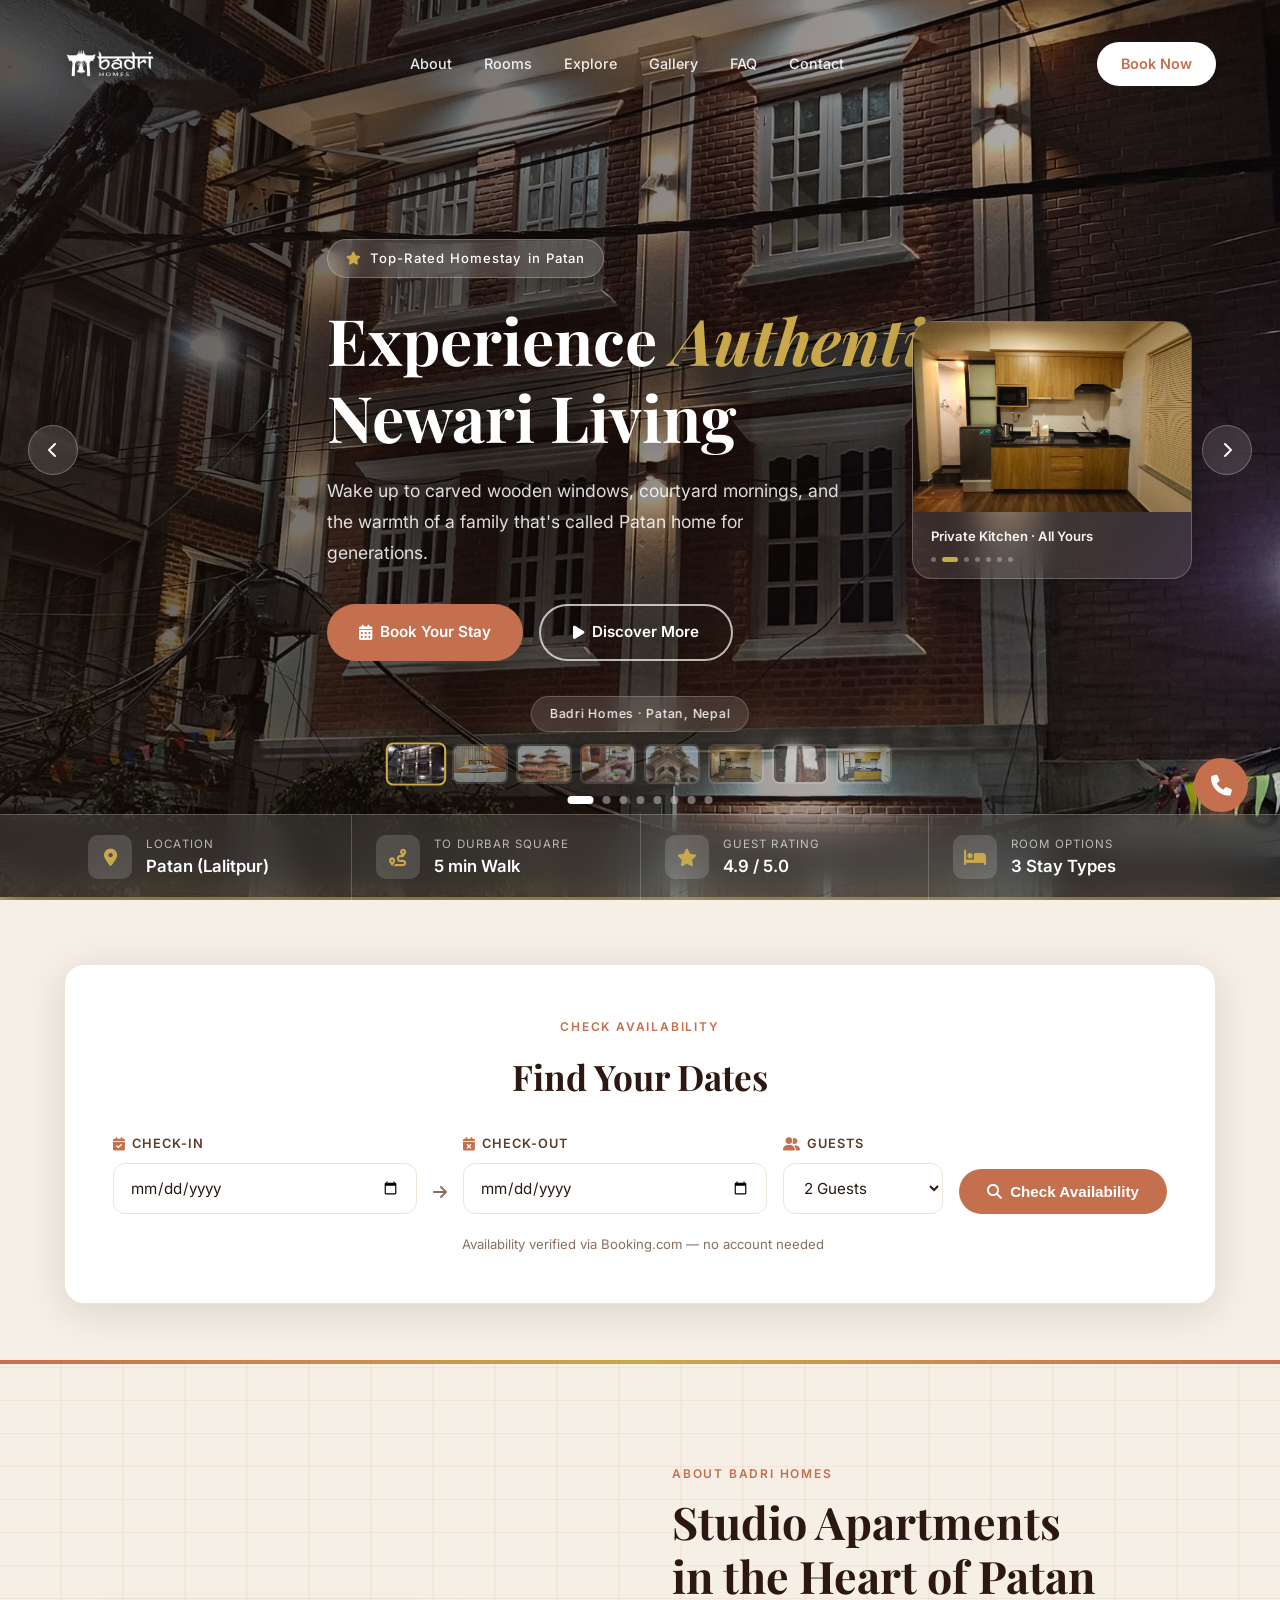
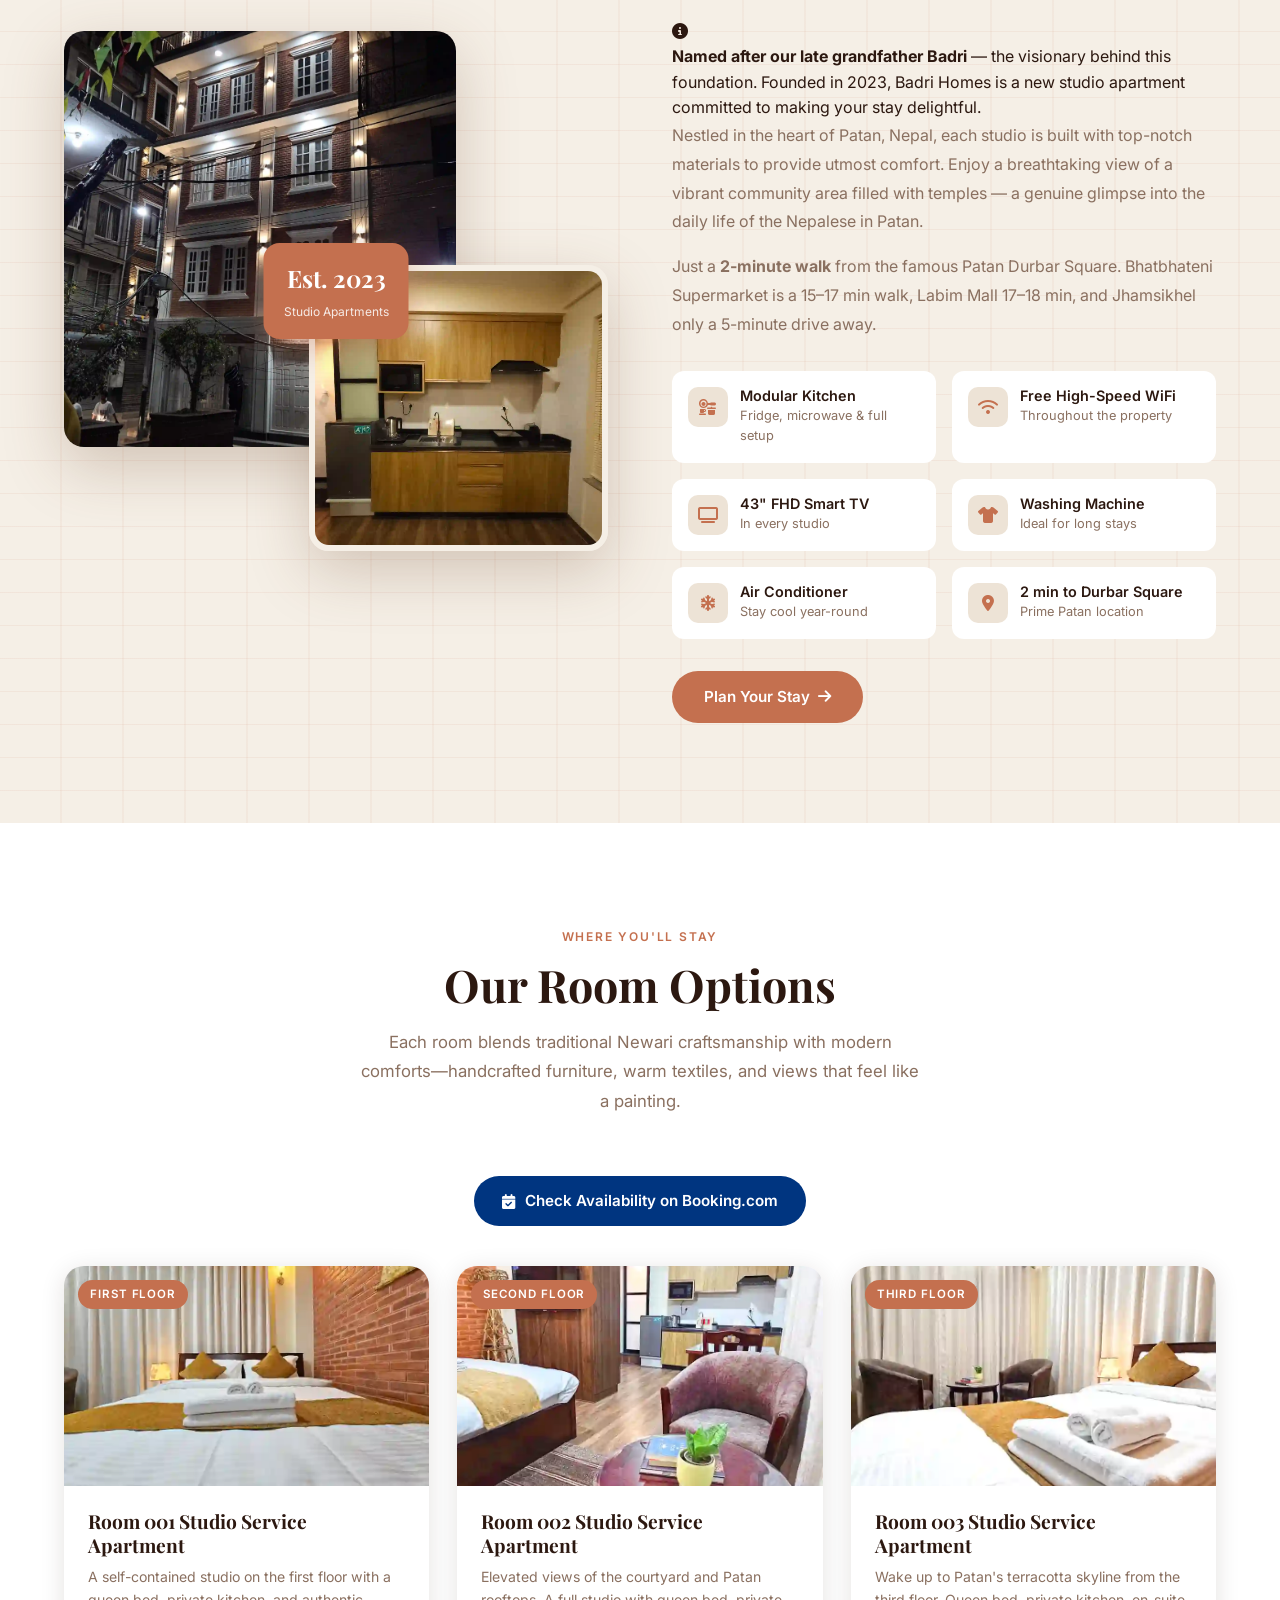
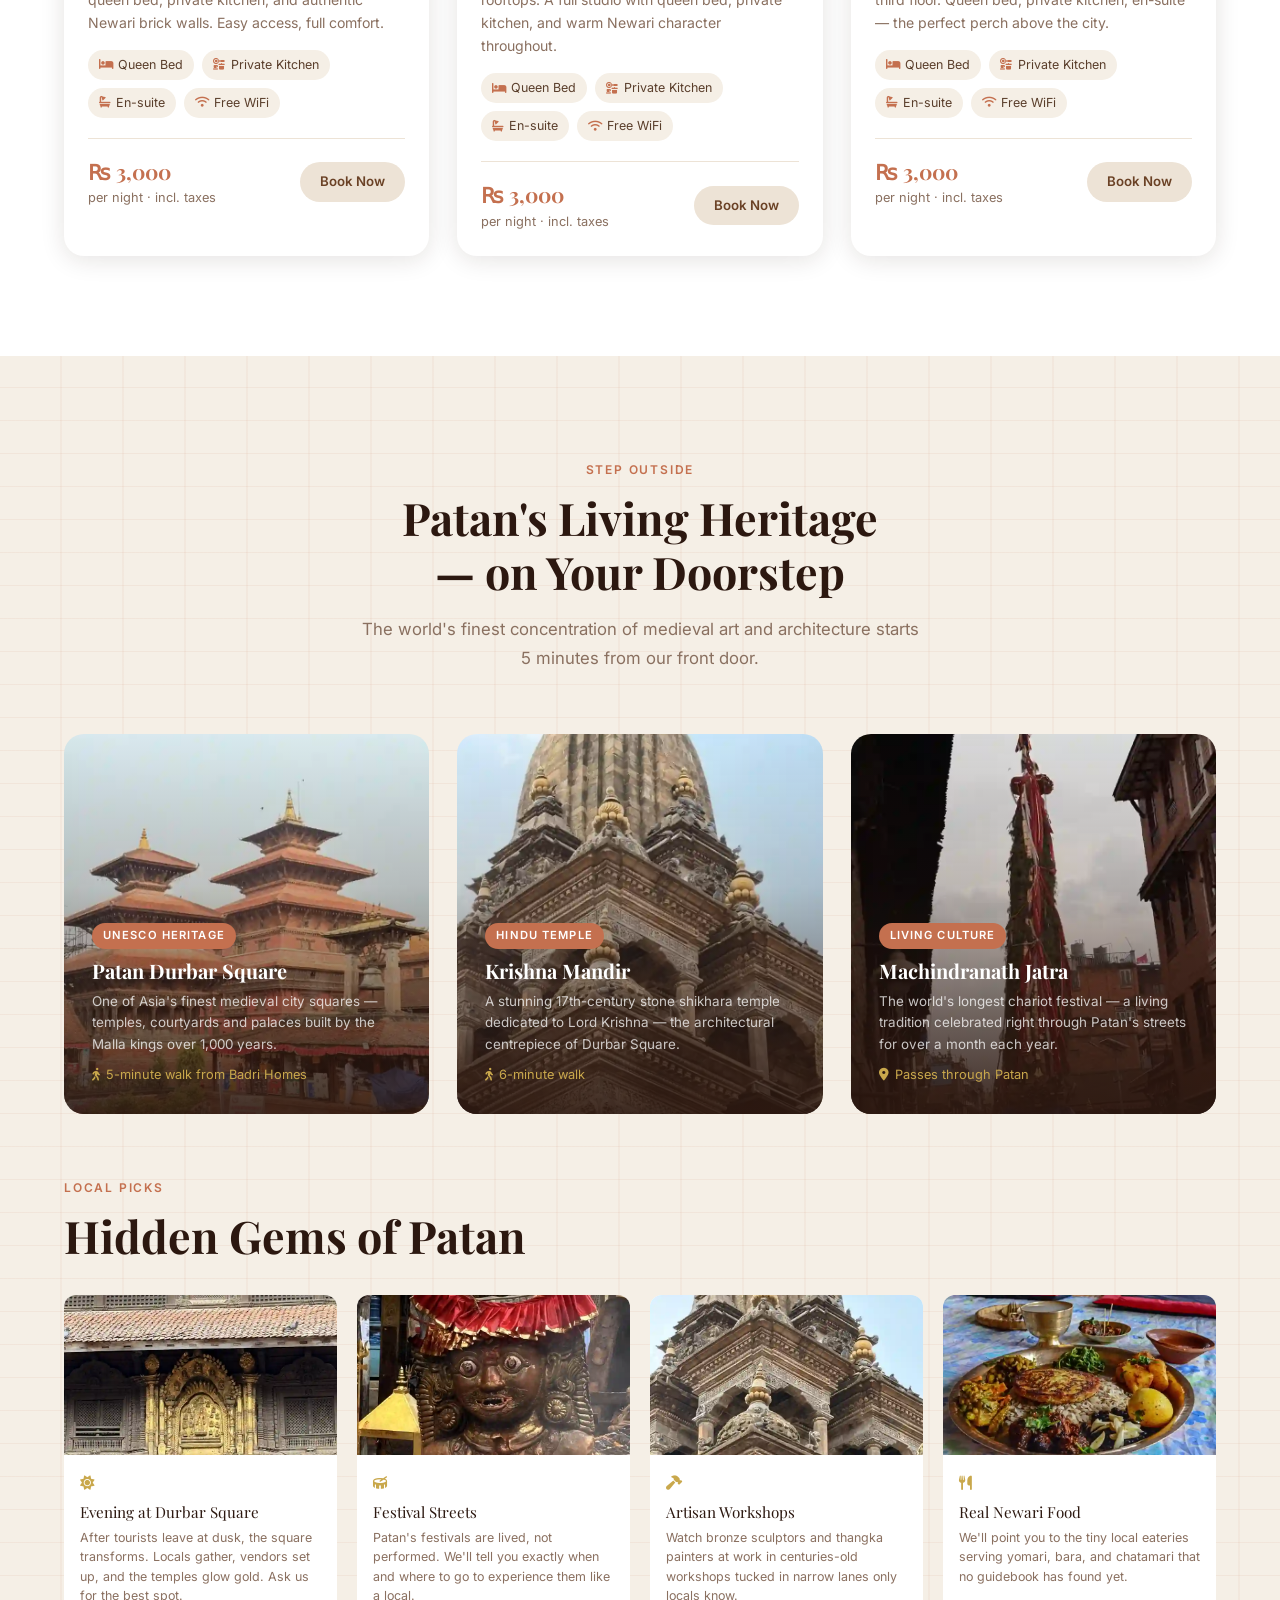
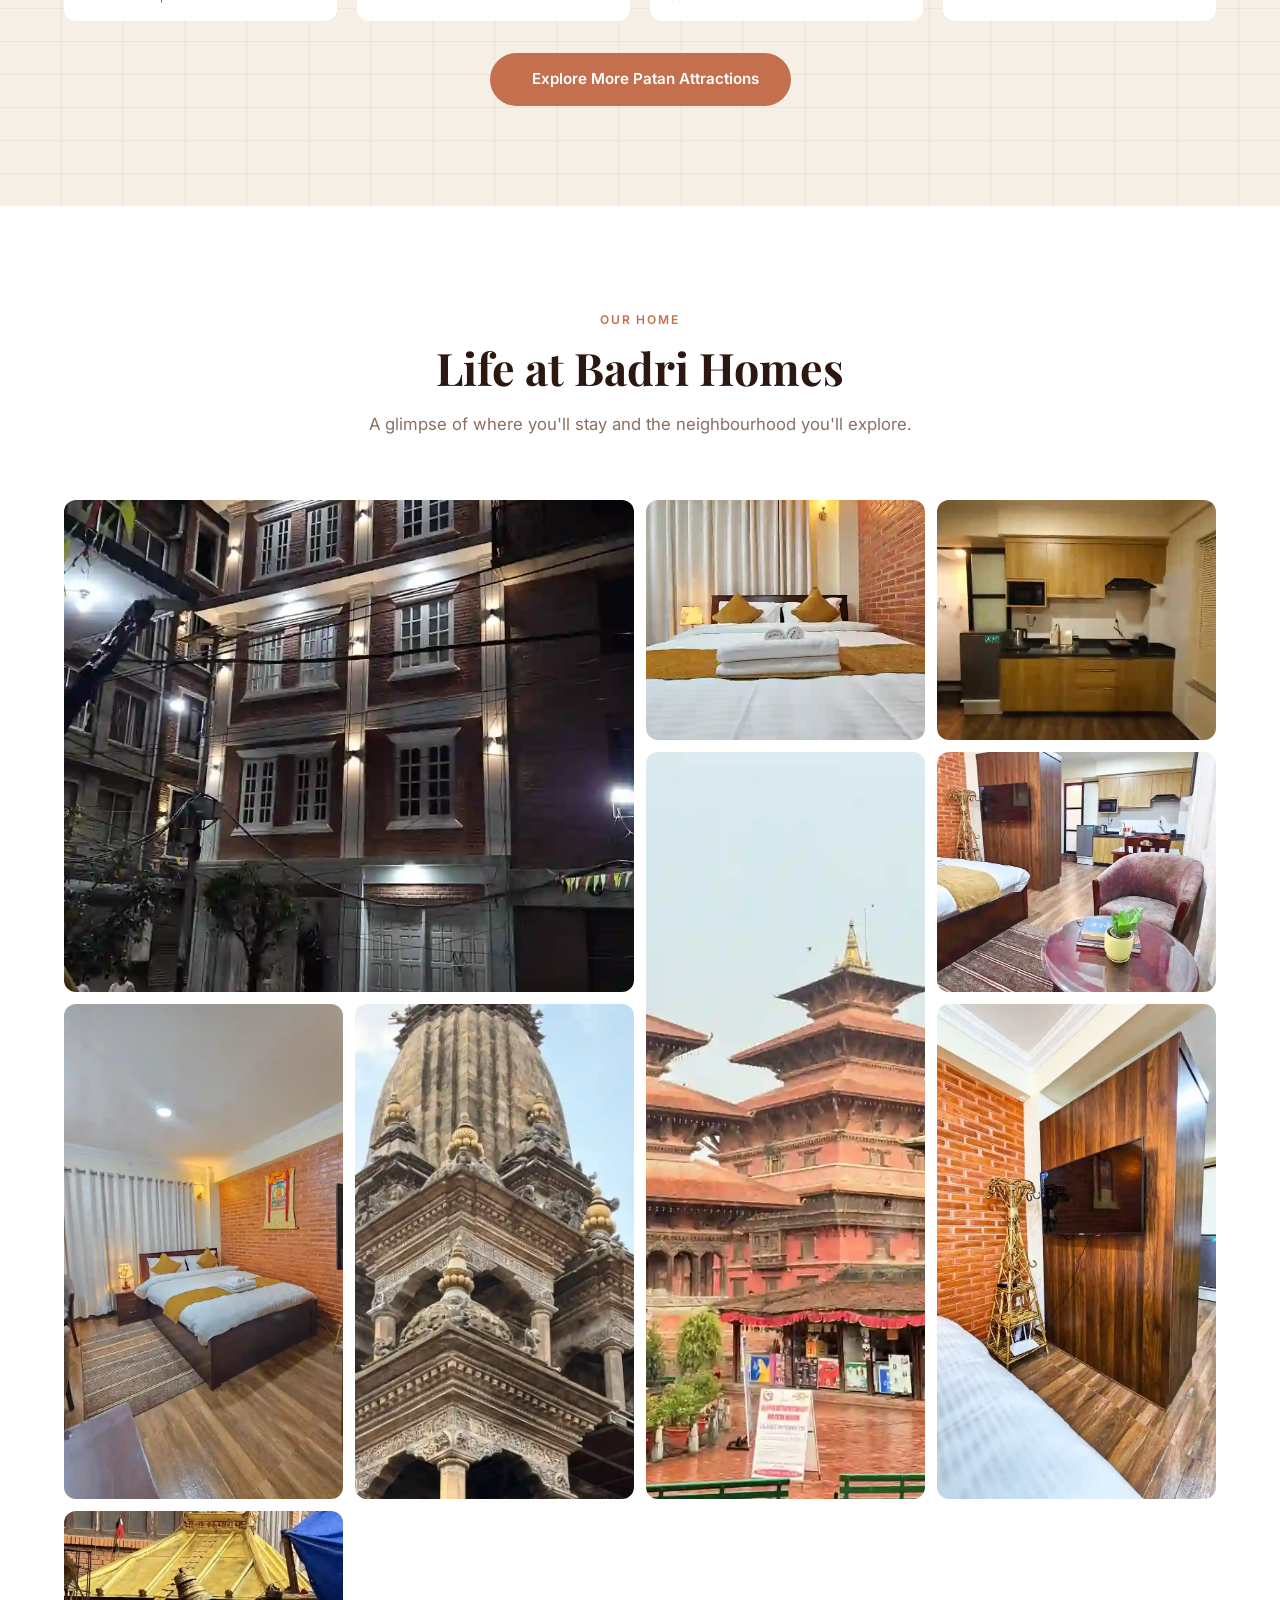
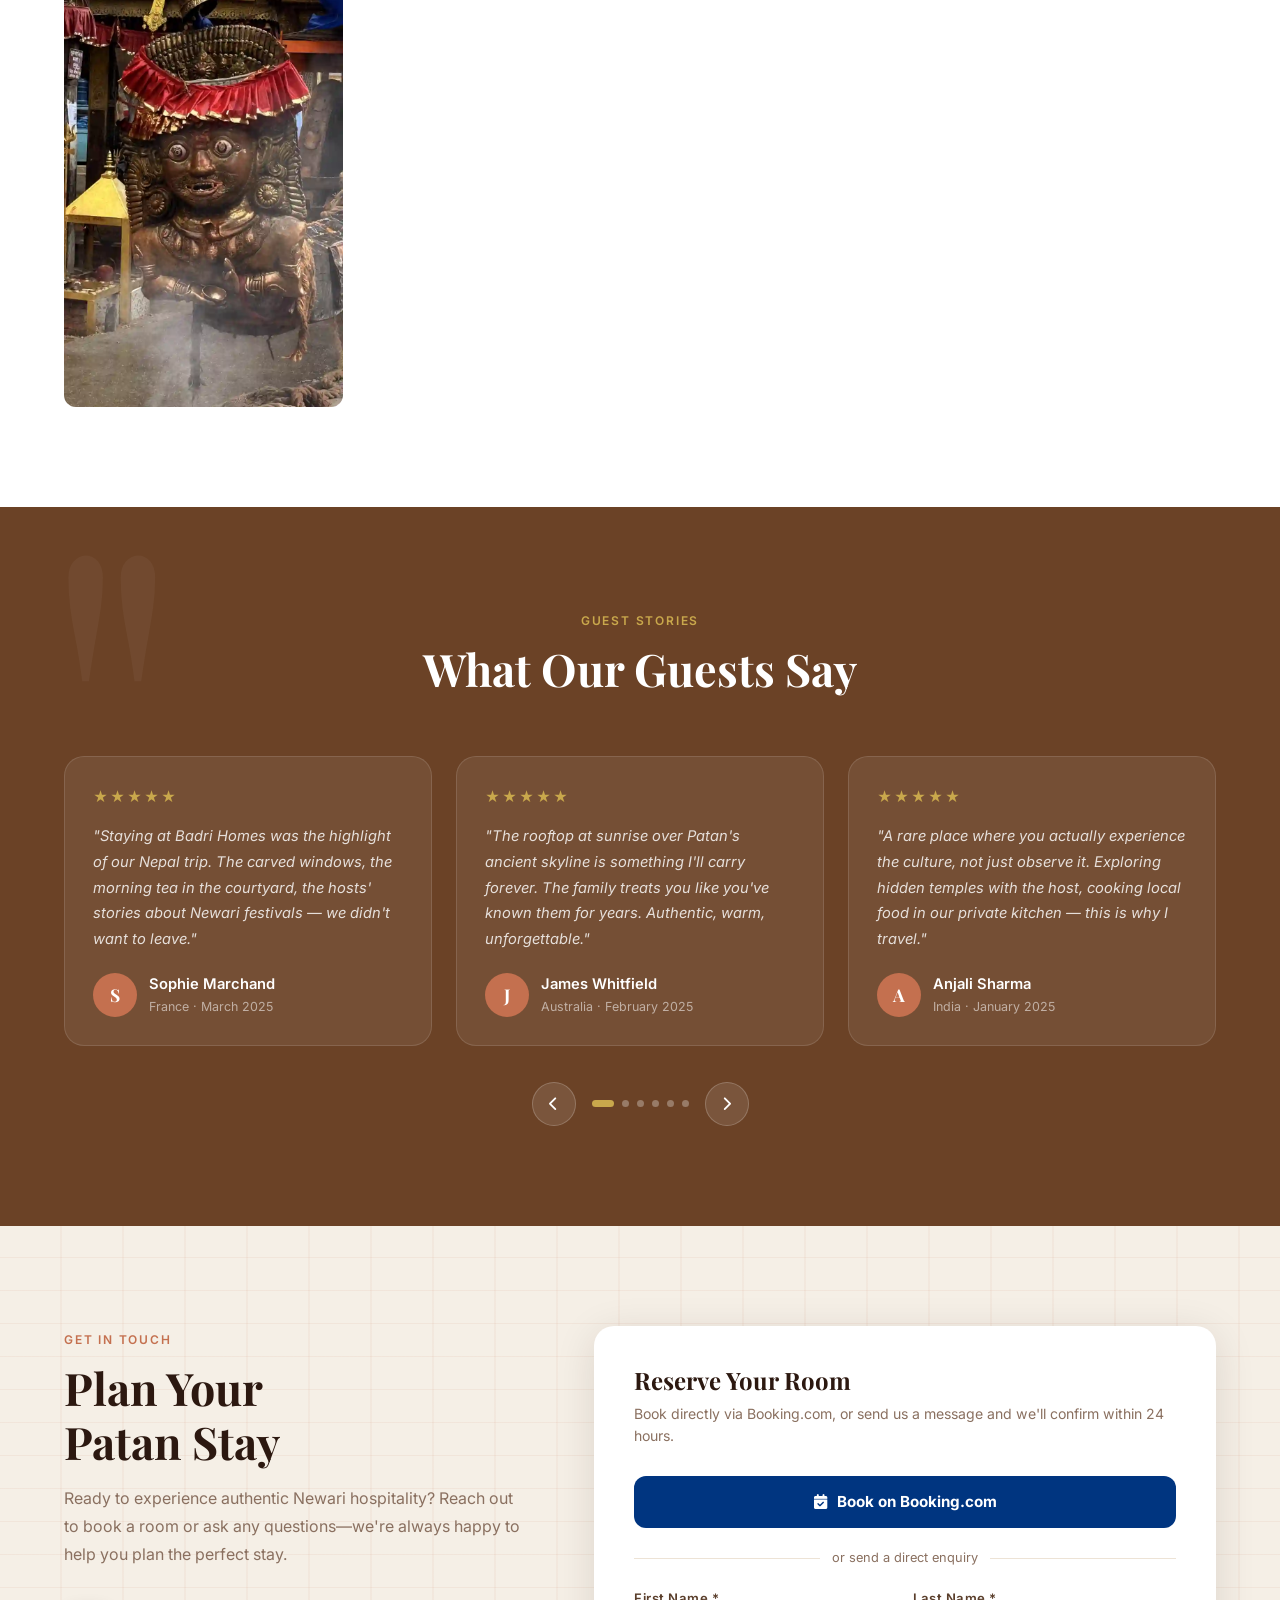
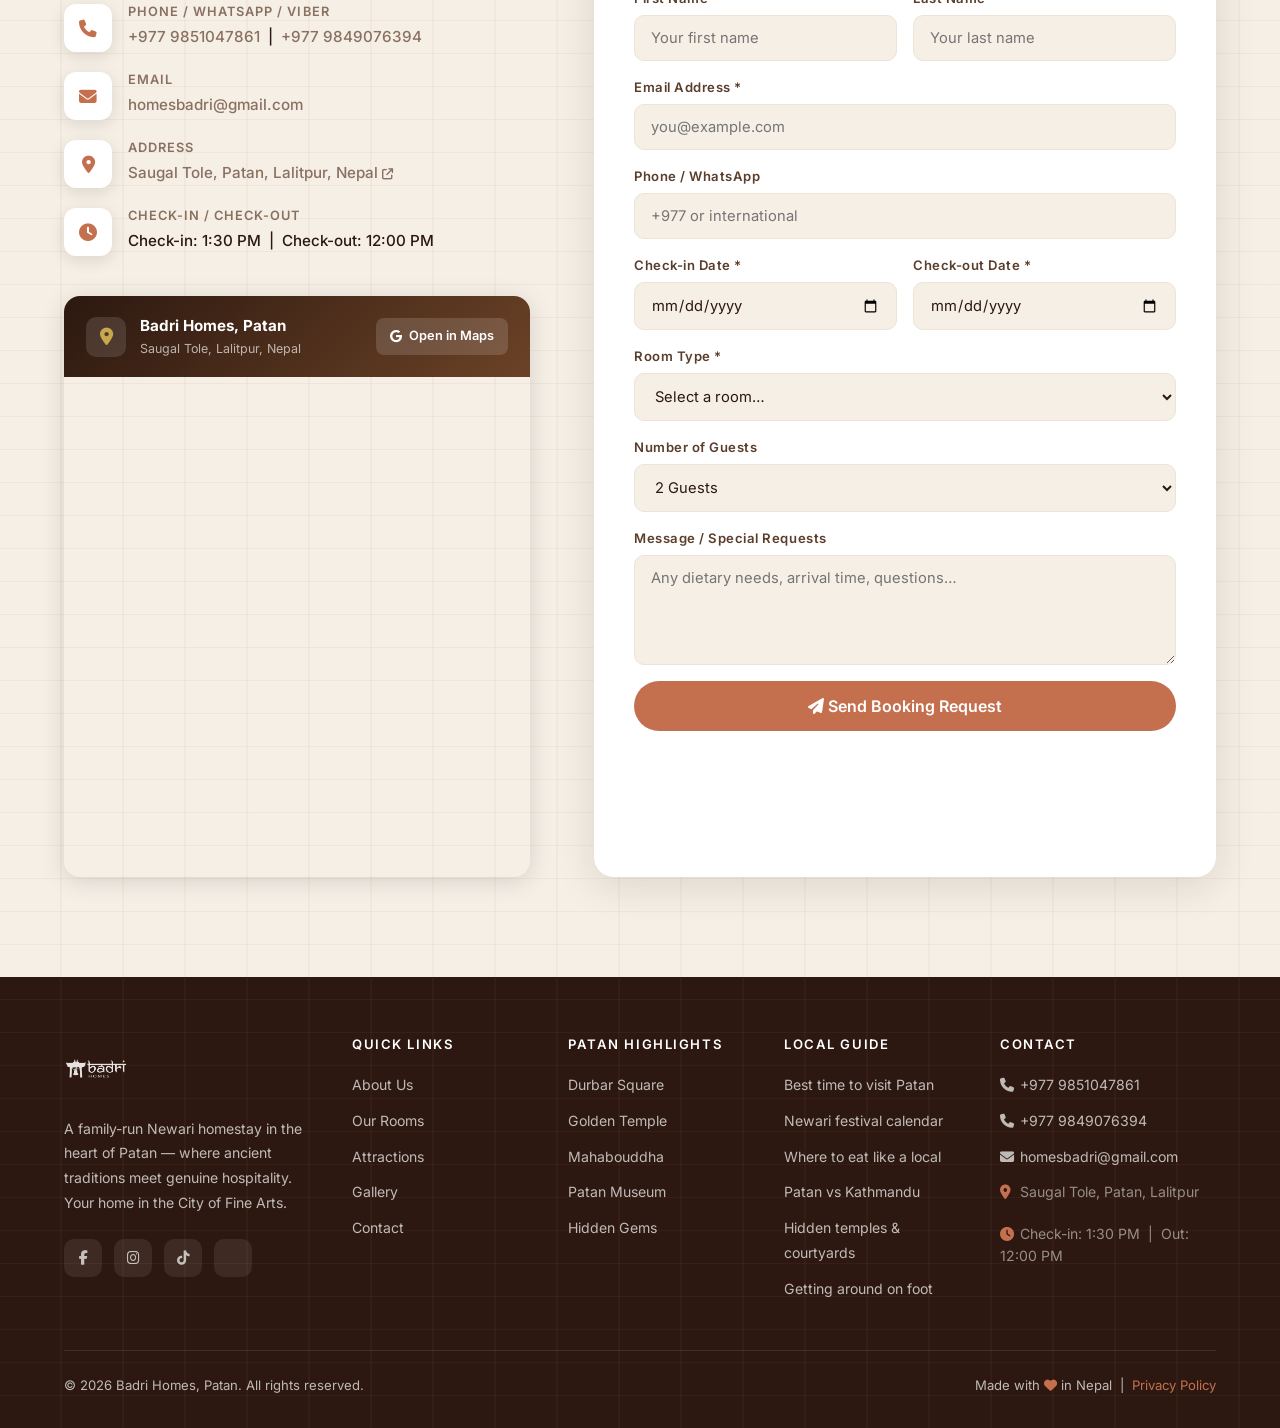
==== index.html @ b4452e00 "Fix: add favicon.ico at root so Google can find and display the logo - Create favicon.ico (48x48, re" ====
<!DOCTYPE html>
<html lang="en">
<head>
  <meta charset="UTF-8" />
  <meta name="viewport" content="width=device-width, initial-scale=1.0" />

  <!-- Primary SEO -->
  <title>Badri Homes | Studio Apartment in Patan, Lalitpur – Newari Homestay Nepal</title>
  <meta name="description" content="Badri Homes – Authentic Newari homestay & studio apartment in Patan, Lalitpur, Kathmandu. Private rooms near Patan Durbar Square with kitchen, AC, Wi-Fi. Rated 9.5/10. Budget-friendly service apartment Nepal. Book direct." />
  <meta name="keywords" content="homestay in Patan, Newari homestay Nepal, accommodation near Patan Durbar Square, Badri Homes Lalitpur, guesthouse Patan Nepal, budget hotel Patan, cultural homestay Nepal, studio apartment Patan, where to stay in Patan" />
  <meta name="author" content="Badri Homes" />
  <meta name="robots" content="index, follow" />
  <link rel="canonical" href="https://badrihomes.com/" />
  <link rel="icon" type="image/x-icon" href="/favicon.ico" />
  <link rel="icon" type="image/png" sizes="48x48" href="/favicon.png" />

  <!-- Open Graph (Facebook, WhatsApp, LinkedIn) -->
  <meta property="og:type" content="website" />
  <meta property="og:url" content="https://badrihomes.com/" />
  <meta property="og:title" content="Badri Homes – Authentic Newari Homestay in Patan, Nepal" />
  <meta property="og:description" content="Family-run Newari homestay 5 minutes walk from Patan Durbar Square. Private studios with kitchens, AC, Wi-Fi. Rated 9.5/10 on Booking.com. Book direct and save." />
  <meta property="og:image" content="https://badrihomes.com/building.jpg" />
  <meta property="og:locale" content="en_US" />

  <!-- LinkedIn -->
  <meta property="linkedin:title" content="Badri Homes – Newari Homestay in Patan" />



  <!-- Twitter Card -->
  <meta name="twitter:card" content="summary_large_image" />
  <meta name="twitter:title" content="Badri Homes – Authentic Newari Homestay in Patan, Nepal" />
  <meta name="twitter:description" content="Family-run Newari homestay 5 min from Patan Durbar Square. Private studios, free Wi-Fi, fully equipped kitchen. Rated 9.5/10." />
  <meta name="twitter:image" content="https://badrihomes.com/building.jpg" />

  <!-- Geo tags -->
  <meta name="geo.region" content="NP-BA" />
  <meta name="geo.placename" content="Patan, Lalitpur, Nepal" />
  <meta name="geo.position" content="27.6644;85.3244" />
  <meta name="ICBM" content="27.6644, 85.3244" />

  <!-- Schema.org structured data -->
  <script type="application/ld+json">
  {
    "@context": "https://schema.org",
    "@type": "Hotel",
    "name": "Badri Homes",
    "description": "Family-run Newari homestay in Patan, Lalitpur. Private studio apartments with kitchens, AC, Wi-Fi. 5 minutes walk from Patan Durbar Square UNESCO World Heritage Site.",
    "url": "https://badrihomes.com",
    "telephone": "+9779851047861",
    "email": "homesbadri@gmail.com",
    "address": {
      "@type": "PostalAddress",
      "streetAddress": "Saugal Tole",
      "addressLocality": "Patan",
      "addressRegion": "Lalitpur",
      "postalCode": "44600",
      "addressCountry": "NP"
    },
    "geo": {
      "@type": "GeoCoordinates",
      "latitude": 27.6644,
      "longitude": 85.3244
    },
    "sameAs": [
      "https://www.instagram.com/badrihomes/",
      "https://www.facebook.com/badri.homes/",
      "https://www.tiktok.com/@badri.homes",
      "https://www.booking.com/hotel/np/badri-homes.html",
      "https://www.airbnb.com/rooms/1043166726948627189"
    ],
    "aggregateRating": {
      "@type": "AggregateRating",
      "ratingValue": "9.5",
      "bestRating": "10",
      "ratingCount": "48",
      "ratingExplanation": "Ratings from Booking.com reviews"
    },
    "priceRange": "NPR 2,500-3,500",
    "amenityFeature": [
      { "@type": "LocationFeatureSpecification", "name": "Free Wi-Fi", "value": true },
      { "@type": "LocationFeatureSpecification", "name": "Private Kitchen", "value": true },
      { "@type": "LocationFeatureSpecification", "name": "En-suite Bathroom", "value": true },
      { "@type": "LocationFeatureSpecification", "name": "Air Conditioning", "value": true },
      { "@type": "LocationFeatureSpecification", "name": "Washing Machine", "value": true },
      { "@type": "LocationFeatureSpecification", "name": "Smart TV", "value": true }
    ],
    "room": [
      {
        "@type": "HotelRoom",
        "name": "Room 001 Studio Service Apartment – First Floor",
        "floorLevel": "1",
        "occupancy": { "@type": "QuantitativeValue", "minValue": 1, "maxValue": 2 },
        "priceCurrency": "NPR",
        "price": "3000"
      },
      {
        "@type": "HotelRoom",
        "name": "Room 002 Studio Service Apartment – Second Floor",
        "floorLevel": "2",
        "occupancy": { "@type": "QuantitativeValue", "minValue": 1, "maxValue": 2 },
        "priceCurrency": "NPR",
        "price": "3000"
      },
      {
        "@type": "HotelRoom",
        "name": "Room 003 Studio Service Apartment – Third Floor",
        "floorLevel": "3",
        "occupancy": { "@type": "QuantitativeValue", "minValue": 1, "maxValue": 2 },
        "priceCurrency": "NPR",
        "price": "3000"
      }
    ],
    "checkInTime": "14:00",
    "checkOutTime": "11:00",
    "image": [
      "https://badrihomes.com/assets/img/building.webp",
      "https://badrihomes.com/assets/img/room.webp",
      "https://badrihomes.com/assets/img/kitchen.webp"
    ]
  }
  </script>

  <!-- Local Business Schema -->
  <script type="application/ld+json">
  {
    "@context": "https://schema.org",
    "@type": "LocalBusiness",
    "name": "Badri Homes",
    "image": "https://badrihomes.com/assets/img/building.webp",
    "description": "Authentic Newari homestay in Patan with private studio apartments, fully equipped kitchens, and modern amenities.",
    "url": "https://badrihomes.com",
    "telephone": "+9779851047861",
    "address": {
      "@type": "PostalAddress",
      "streetAddress": "Saugal Tole",
      "addressLocality": "Patan",
      "addressRegion": "Lalitpur",
      "postalCode": "44600",
      "addressCountry": "NP"
    },
    "areaServed": [
      { "@type": "City", "name": "Patan" },
      { "@type": "City", "name": "Kathmandu" },
      { "@type": "City", "name": "Lalitpur" }
    ],
    "priceRange": "NPR 2,500-3,500",
    "aggregateRating": {
      "@type": "AggregateRating",
      "ratingValue": "9.5",
      "bestRating": "10",
      "ratingCount": "48"
    },
    "sameAs": [
      "https://www.instagram.com/badrihomes/",
      "https://www.facebook.com/badri.homes/",
      "https://www.tiktok.com/@badri.homes",
      "https://www.booking.com/hotel/np/badri-homes.html",
      "https://www.airbnb.com/rooms/1043166726948627189"
    ]
  }
  </script>

  <!-- FAQ Schema for rich snippets -->
  <script type="application/ld+json">
  {
    "@context": "https://schema.org",
    "@type": "FAQPage",
    "mainEntity": [
      {
        "@type": "Question",
        "name": "What is the check-in and check-out time?",
        "acceptedAnswer": {
          "@type": "Answer",
          "text": "Check-in is from 2:00 PM and check-out is by 11:00 AM."
        }
      },
      {
        "@type": "Question",
        "name": "Is breakfast included?",
        "acceptedAnswer": {
          "@type": "Answer",
          "text": "Breakfast is not included, but a fully equipped private kitchen is available in each studio apartment."
        }
      },
      {
        "@type": "Question",
        "name": "How far is Patan Durbar Square?",
        "acceptedAnswer": {
          "@type": "Answer",
          "text": "Badri Homes is just a 5-minute walk from Patan Durbar Square UNESCO World Heritage Site."
        }
      },
      {
        "@type": "Question",
        "name": "Do you offer Wi-Fi?",
        "acceptedAnswer": {
          "@type": "Answer",
          "text": "Yes, free high-speed Wi-Fi is available in all rooms."
        }
      },
      {
        "@type": "Question",
        "name": "Can I book directly on your website?",
        "acceptedAnswer": {
          "@type": "Answer",
          "text": "Yes! You can book directly through our website, or book via Booking.com and Airbnb."
        }
      }
    ]
  }
  </script>

  <!-- Breadcrumb Schema -->
  <script type="application/ld+json">
  {
    "@context": "https://schema.org",
    "@type": "BreadcrumbList",
    "itemListElement": [
      {
        "@type": "ListItem",
        "position": 1,
        "name": "Home",
        "item": "https://badrihomes.com/"
      },
      {
        "@type": "ListItem",
        "position": 2,
        "name": "Book Now",
        "item": "https://badrihomes.com/book.html"
      },
      {
        "@type": "ListItem",
        "position": 3,
        "name": "FAQ",
        "item": "https://badrihomes.com/faq.html"
      }
    ]
  }
  </script>

  <!-- Google Fonts (display=swap for better performance) -->
  <link rel="preconnect" href="https://fonts.googleapis.com" />
  <link rel="preconnect" href="https://fonts.gstatic.com" crossorigin />
  <link href="https://fonts.googleapis.com/css2?family=Playfair+Display:ital,wght@0,400;0,600;0,700;1,400&family=Inter:wght@300;400;500;600&display=swap" rel="stylesheet" />

  <!-- DNS Prefetch for CDN -->
  <link rel="dns-prefetch" href="https://cdnjs.cloudflare.com" />

  <!-- Preload ALL hero images so they are ready when loader hides -->
  <link rel="preload" as="image" href="assets/img/building.jpg" fetchpriority="high" />
  <link rel="preload" as="image" href="assets/img/bed.jpg" />
  <link rel="preload" as="image" href="assets/img/patan-durbar.jpg" />
  <link rel="preload" as="image" href="assets/img/room.jpg" />
  <link rel="preload" as="image" href="assets/img/krishna-mandir.jpg" />
  <link rel="preload" as="image" href="assets/img/kitchen.jpg" />
  <link rel="preload" as="image" href="assets/img/machindranath.jpg" />
  <link rel="preload" as="image" href="assets/img/room2.jpg" />

  <!-- Font Awesome Icons -->
  <link rel="stylesheet" href="https://cdnjs.cloudflare.com/ajax/libs/font-awesome/6.5.0/css/all.min.css" />

  <!-- Styles -->
  <link rel="stylesheet" href="assets/css/base.css" />
  <link rel="stylesheet" href="assets/css/nav.css" />
  <link rel="stylesheet" href="assets/css/hero.css" />
  <link rel="stylesheet" href="assets/css/about.css" />
  <link rel="stylesheet" href="assets/css/rooms.css" />
  <link rel="stylesheet" href="assets/css/attractions.css" />
  <link rel="stylesheet" href="assets/css/gallery.css" />
  <link rel="stylesheet" href="assets/css/testimonials.css" />
  <link rel="stylesheet" href="assets/css/contact.css" />
  <link rel="stylesheet" href="assets/css/footer.css" />
  <link rel="stylesheet" href="assets/css/availability.css" />
  <link rel="stylesheet" href="assets/css/responsive.css" />
  <link rel="stylesheet" href="assets/css/loader.css" />
</head>
<body>

  <!-- ===== LOADING SCREEN ===== -->
  <div id="pageLoader">
    <div class="loader-inner">
      <img src="logo (1).png" alt="Badri Homes" class="loader-logo" />
      <div class="loader-homes">
        <span></span><span></span><span></span><span></span><span></span><span></span><span></span>
      </div>
      <p class="loader-text">Loading your stay…</p>
    </div>
  </div>

  <!-- ===== NAV ===== -->
  <nav id="navbar">
    <div class="container nav-inner">
      <a href="#hero" class="nav-logo">
        <img src="logo (1).png" alt="Badri Homes Logo" />
      </a>
      <ul class="nav-links">
        <li><a href="#about">About</a></li>
        <li><a href="#rooms">Rooms</a></li>
        <li><a href="#attractions">Explore</a></li>
        <li><a href="#gallery">Gallery</a></li>
        <li><a href="faq.html">FAQ</a></li>
        <li><a href="#contact">Contact</a></li>
      </ul>
      <a href="book.html" class="btn nav-cta">Book Now</a>
      <div class="hamburger" id="hamburger" aria-label="Open menu">
        <span></span><span></span><span></span>
      </div>
    </div>
  </nav>

  <!-- Mobile Overlay -->
  <div class="mobile-overlay" id="mobileOverlay" onclick="closeMobile()"></div>

  <!-- Mobile Menu -->
  <div class="mobile-menu" id="mobileMenu">
    <nav class="mobile-nav">
      <a href="#rooms" onclick="closeMobile()"><i class="fa-solid fa-bed"></i><span>Rooms</span></a>
      <a href="#attractions" onclick="closeMobile()"><i class="fa-solid fa-map-location-dot"></i><span>Explore Patan</span></a>
      <a href="#gallery" onclick="closeMobile()"><i class="fa-solid fa-images"></i><span>Gallery</span></a>
      <a href="faq.html" onclick="closeMobile()"><i class="fa-solid fa-circle-question"></i><span>FAQ</span></a>
      <a href="#contact" onclick="closeMobile()"><i class="fa-solid fa-envelope"></i><span>Contact</span></a>
      <a href="book.html" class="mobile-book-btn" onclick="closeMobile()"><i class="fa-solid fa-calendar-days"></i><span>Book Your Stay</span></a>
    </nav>
  </div>

  <!-- ===== HERO ===== -->
  <section id="hero">
    <div class="hero-slides" id="heroSlides">
      <div class="hero-slide active" data-caption="Badri Homes · Patan, Nepal">
        <img src="assets/img/building.jpg" alt="Badri Homes exterior – traditional Newari brick building in Patan, Nepal" loading="eager" decoding="async" fetchpriority="high" />
      </div>
      <div class="hero-slide" data-caption="Queen Bed · Newari Brick Walls">
        <img src="assets/img/bed.jpg" alt="Queen bedroom with Newari brick wall at Badri Homes" loading="eager" decoding="async" />
      </div>
      <div class="hero-slide" data-caption="Patan Durbar Square · 5 min walk">
        <img src="assets/img/patan-durbar.jpg" alt="Patan Durbar Square UNESCO World Heritage Site" loading="eager" decoding="async" />
      </div>
      <div class="hero-slide" data-caption="Full Studio · Private &amp; Self-Contained">
        <img src="assets/img/room.jpg" alt="Full studio room at Badri Homes Patan" loading="eager" decoding="async" />
      </div>
      <div class="hero-slide" data-caption="Krishna Mandir · Sacred Heritage">
        <img src="assets/img/krishna-mandir.jpg" alt="Krishna Mandir Temple Patan" loading="eager" decoding="async" />
      </div>
      <div class="hero-slide" data-caption="Private Kitchen · Fully Equipped">
        <img src="assets/img/kitchen.jpg" alt="Private kitchen at Badri Homes" loading="eager" decoding="async" />
      </div>
      <div class="hero-slide" data-caption="Machindranath Jatra · Living Festival">
        <img src="assets/img/machindranath.jpg" alt="Machindranath Jatra chariot festival Patan" loading="eager" decoding="async" />
      </div>
      <div class="hero-slide" data-caption="Cosy Rooms · Every Floor">
        <img src="assets/img/room2.jpg" alt="Cozy room interior at Badri Homes" loading="eager" decoding="async" />
      </div>
    </div>

    <div class="hero-overlay"></div>
    <button class="hero-arrow hero-prev" id="heroPrev" aria-label="Previous"><i class="fa-solid fa-chevron-left"></i></button>
    <button class="hero-arrow hero-next" id="heroNext" aria-label="Next"><i class="fa-solid fa-chevron-right"></i></button>
    <div class="hero-dots" id="heroDots"></div>
    <div class="hero-caption" id="heroCaption"></div>
    <div class="hero-thumbs" id="heroThumbs"></div>
    <div class="hero-progress"><div class="hero-progress-bar" id="heroProgressBar"></div></div>

    <!-- Mini room preview panel -->
    <div class="hero-room-preview" id="hrpWrap">
      <div class="hrp-img-wrap" id="hrpSlides">
        <div class="hrp-slide active"><img src="Images/Rooms/bed.jpg" alt="Queen Bed" loading="lazy" decoding="async" /></div>
        <div class="hrp-slide"><img src="Images/Rooms/kitchen.jpg" alt="Private Kitchen" loading="lazy" decoding="async" /></div>
        <div class="hrp-slide"><img src="Images/Rooms/tv.jpg" alt="TV Lounge" loading="lazy" decoding="async" /></div>
        <div class="hrp-slide"><img src="Images/Rooms/toilet 1.jpg" alt="Bathroom" loading="lazy" decoding="async" /></div>
        <div class="hrp-slide"><img src="Images/Rooms/room.jpg" alt="Studio View" loading="lazy" decoding="async" /></div>
        <div class="hrp-slide"><img src="Images/Rooms/bed 1.jpg" alt="Cozy Beds" loading="lazy" decoding="async" /></div>
        <div class="hrp-slide"><img src="Images/Rooms/image 1.jpg" alt="Room Detail" loading="lazy" decoding="async" /></div>
      </div>
      <div class="hrp-info">
        <div class="hrp-label" id="hrpLabel">Queen Bed · Private Kitchen · En-suite</div>
        <div class="hrp-dots" id="hrpDots"></div>
      </div>
    </div>

    <div class="container">
      <div class="hero-content">
        <div class="hero-badge">
          <i class="fa-solid fa-star"></i>
          Top-Rated Homestay in Patan
        </div>
        <h1 class="hero-title" id="heroTaglineEl">
          Experience <span>Authentic</span><br />Newari Living
        </h1>
        <p class="hero-desc" id="heroSubtitleEl">
          Wake up to carved wooden windows, courtyard mornings, and the warmth of a family that's called Patan home for generations.
        </p>
        <div class="hero-actions">
          <a href="book.html" class="btn btn-primary"><i class="fa-solid fa-calendar-days"></i> Book Your Stay</a>
          <a href="#about" class="btn btn-outline"><i class="fa-solid fa-play"></i> Discover More</a>
        </div>
      </div>
    </div>

    <div class="hero-stats">
      <div class="hero-stats-inner">
        <div class="stat-item">
          <div class="stat-icon"><i class="fa-solid fa-location-dot"></i></div>
          <div>
            <div class="stat-label">Location</div>
            <div class="stat-value">Patan (Lalitpur)</div>
          </div>
        </div>
        <div class="stat-item">
          <div class="stat-icon"><i class="fa-solid fa-route"></i></div>
          <div>
            <div class="stat-label">To Durbar Square</div>
            <div class="stat-value">5 min Walk</div>
          </div>
        </div>
        <div class="stat-item">
          <div class="stat-icon"><i class="fa-solid fa-star"></i></div>
          <div>
            <div class="stat-label">Guest Rating</div>
            <div class="stat-value">4.9 / 5.0</div>
          </div>
        </div>
        <div class="stat-item">
          <div class="stat-icon"><i class="fa-solid fa-bed"></i></div>
          <div>
            <div class="stat-label">Room Options</div>
            <div class="stat-value">3 Stay Types</div>
          </div>
        </div>
      </div>
    </div>
  </section>

  <!-- ===== AVAILABILITY / BOOKING BAR ===== -->
  <section id="availability">
    <div class="container">
      <div class="avail-card fade-up">
        <div class="avail-header">
          <span class="section-label">Check Availability</span>
          <h2 class="avail-title">Find Your Dates</h2>
        </div>
        <form class="avail-form" id="availForm">
          <div class="avail-field">
            <label for="checkin"><i class="fa-solid fa-calendar-check"></i> Check-in</label>
            <input type="date" id="checkin" name="checkin" required />
          </div>
          <div class="avail-divider"><i class="fa-solid fa-arrow-right"></i></div>
          <div class="avail-field">
            <label for="checkout"><i class="fa-solid fa-calendar-xmark"></i> Check-out</label>
            <input type="date" id="checkout" name="checkout" required />
          </div>
          <div class="avail-field avail-guests">
            <label for="guests"><i class="fa-solid fa-user-group"></i> Guests</label>
            <select id="guests" name="guests">
              <option value="1">1 Guest</option>
              <option value="2" selected>2 Guests</option>
              <option value="3">3 Guests</option>
              <option value="4">4 Guests</option>
            </select>
          </div>
          <button type="submit" class="btn btn-primary avail-btn">
            <i class="fa-solid fa-magnifying-glass"></i> Check Availability
          </button>
        </form>
        <p class="avail-note"><i class="fa-brands fa-booking"></i> Availability verified via Booking.com — no account needed</p>
      </div>
    </div>
  </section>

  <!-- ===== ABOUT ===== -->
  <section id="about">
    <div class="container">
      <div class="about-grid">
        <div class="about-images">
          <div class="about-img-main">
            <picture><source srcset="assets/img/building.webp" type="image/webp" /><img src="assets/img/building.jpg" alt="Badri Homes exterior – traditional Newari brick building in Patan" loading="lazy" decoding="async" /></picture>
          </div>
          <div class="about-img-secondary">
            <picture><source srcset="assets/img/kitchen.webp" type="image/webp" /><img src="assets/img/kitchen.jpg" alt="Private kitchen at Badri Homes" loading="lazy" decoding="async" style="object-position:center;" /></picture>
          </div>
          <div class="about-badge-floating">
            <strong>Est. 2023</strong>
            <span>Studio Apartments</span>
          </div>
        </div>
        <div class="about-text fade-up">
          <span class="section-label">About Badri Homes</span>
          <h2 class="section-title">Studio Apartments<br />in the Heart of Patan</h2>
          <div class="homestay-note">
            <i class="fa-solid fa-circle-info"></i>
            <p><strong>Named after our late grandfather Badri</strong> — the visionary behind this foundation. Founded in 2023, Badri Homes is a new studio apartment committed to making your stay delightful.</p>
          </div>
          <p style="color:var(--text-light);line-height:1.8;margin-bottom:16px;">
            Nestled in the heart of Patan, Nepal, each studio is built with top-notch materials to provide utmost comfort. Enjoy a breathtaking view of a vibrant community area filled with temples — a genuine glimpse into the daily life of the Nepalese in Patan.
          </p>
          <p style="color:var(--text-light);line-height:1.8;margin-bottom:28px;">
            Just a <strong>2-minute walk</strong> from the famous Patan Durbar Square. Bhatbhateni Supermarket is a 15–17 min walk, Labim Mall 17–18 min, and Jhamsikhel only a 5-minute drive away.
          </p>
          <div class="about-features">
            <div class="feature-item">
              <div class="feature-icon"><i class="fa-solid fa-kitchen-set"></i></div>
              <div><h4>Modular Kitchen</h4><p>Fridge, microwave &amp; full setup</p></div>
            </div>
            <div class="feature-item">
              <div class="feature-icon"><i class="fa-solid fa-wifi"></i></div>
              <div><h4>Free High-Speed WiFi</h4><p>Throughout the property</p></div>
            </div>
            <div class="feature-item">
              <div class="feature-icon"><i class="fa-solid fa-tv"></i></div>
              <div><h4>43" FHD Smart TV</h4><p>In every studio</p></div>
            </div>
            <div class="feature-item">
              <div class="feature-icon"><i class="fa-solid fa-shirt"></i></div>
              <div><h4>Washing Machine</h4><p>Ideal for long stays</p></div>
            </div>
            <div class="feature-item">
              <div class="feature-icon"><i class="fa-solid fa-snowflake"></i></div>
              <div><h4>Air Conditioner</h4><p>Stay cool year-round</p></div>
            </div>
            <div class="feature-item">
              <div class="feature-icon"><i class="fa-solid fa-location-dot"></i></div>
              <div><h4>2 min to Durbar Square</h4><p>Prime Patan location</p></div>
            </div>
          </div>
          <a href="#contact" class="btn btn-primary">Plan Your Stay <i class="fa-solid fa-arrow-right"></i></a>
        </div>
      </div>
    </div>
  </section>

  <!-- ===== ROOMS ===== -->
  <section id="rooms">
    <div class="container">
      <div class="section-header fade-up">
        <span class="section-label">Where You'll Stay</span>
        <h2 class="section-title">Our Room Options</h2>
        <p class="section-subtitle">Each room blends traditional Newari craftsmanship with modern comforts—handcrafted furniture, warm textiles, and views that feel like a painting.</p>
      </div>
      <div style="text-align:center; margin-bottom:40px;">
        <a href="https://www.booking.com/hotel/np/badri-homes.html" target="_blank" class="btn btn-booking" style="display:inline-flex; align-items:center; gap:10px; padding:13px 28px; font-size:0.95rem;">
          <i class="fa-solid fa-calendar-check"></i> Check Availability on Booking.com
        </a>
      </div>
      <div class="rooms-grid">
        <!-- Room 001 -->
        <div class="room-card fade-up">
          <div class="room-img">
            <picture><source srcset="assets/img/small/bed.webp" type="image/webp" /><img src="assets/img/bed.jpg" alt="001 First Floor Studio at Badri Homes" loading="lazy" decoding="async" /></picture>
            <span class="room-badge">First Floor</span>
          </div>
          <div class="room-body">
            <h3 class="room-name" id="room1NameEl">Room 001 Studio Service Apartment</h3>
            <p class="room-desc" id="room1DescEl">A self-contained studio on the first floor with a queen bed, private kitchen, and authentic Newari brick walls. Easy access, full comfort.</p>
            <div class="room-amenities">
              <span class="amenity-tag"><i class="fa-solid fa-bed"></i> Queen Bed</span>
              <span class="amenity-tag"><i class="fa-solid fa-kitchen-set"></i> Private Kitchen</span>
              <span class="amenity-tag"><i class="fa-solid fa-bath"></i> En-suite</span>
              <span class="amenity-tag"><i class="fa-solid fa-wifi"></i> Free WiFi</span>
            </div>
            <div class="room-footer">
              <div class="room-price">
                <div class="price" data-npr-price="3000">NPR 3,000</div>
                <div class="per">per night · incl. taxes</div>
              </div>
              <a href="https://www.booking.com/hotel/np/badri-homes.html" target="_blank" class="room-book">Book Now</a>
            </div>
          </div>
        </div>
        <!-- Room 002 -->
        <div class="room-card fade-up">
          <div class="room-img">
            <picture><source srcset="assets/img/small/room.webp" type="image/webp" /><img src="assets/img/room.jpg" alt="002 Second Floor Studio at Badri Homes" loading="lazy" decoding="async" /></picture>
            <span class="room-badge">Second Floor</span>
          </div>
          <div class="room-body">
            <h3 class="room-name" id="room2NameEl">Room 002 Studio Service Apartment</h3>
            <p class="room-desc" id="room2DescEl">Elevated views of the courtyard and Patan rooftops. A full studio with queen bed, private kitchen, and warm Newari character throughout.</p>
            <div class="room-amenities">
              <span class="amenity-tag"><i class="fa-solid fa-bed"></i> Queen Bed</span>
              <span class="amenity-tag"><i class="fa-solid fa-kitchen-set"></i> Private Kitchen</span>
              <span class="amenity-tag"><i class="fa-solid fa-bath"></i> En-suite</span>
              <span class="amenity-tag"><i class="fa-solid fa-wifi"></i> Free WiFi</span>
            </div>
            <div class="room-footer">
              <div class="room-price">
                <div class="price" data-npr-price="3000">NPR 3,000</div>
                <div class="per">per night · incl. taxes</div>
              </div>
              <a href="https://www.booking.com/hotel/np/badri-homes.html" target="_blank" class="room-book">Book Now</a>
            </div>
          </div>
        </div>
        <!-- Room 003 -->
        <div class="room-card fade-up">
          <div class="room-img">
            <picture><source srcset="assets/img/small/bed1.webp" type="image/webp" /><img src="assets/img/bed1.jpg" alt="003 Third Floor Studio at Badri Homes" loading="lazy" decoding="async" /></picture>
            <span class="room-badge">Third Floor</span>
          </div>
          <div class="room-body">
            <h3 class="room-name" id="room3NameEl">Room 003 Studio Service Apartment</h3>
            <p class="room-desc" id="room3DescEl">Wake up to Patan's terracotta skyline from the third floor. Queen bed, private kitchen, en-suite — the perfect perch above the city.</p>
            <div class="room-amenities">
              <span class="amenity-tag"><i class="fa-solid fa-bed"></i> Queen Bed</span>
              <span class="amenity-tag"><i class="fa-solid fa-kitchen-set"></i> Private Kitchen</span>
              <span class="amenity-tag"><i class="fa-solid fa-bath"></i> En-suite</span>
              <span class="amenity-tag"><i class="fa-solid fa-wifi"></i> Free WiFi</span>
            </div>
            <div class="room-footer">
              <div class="room-price">
                <div class="price" data-npr-price="3000">NPR 3,000</div>
                <div class="per">per night · incl. taxes</div>
              </div>
              <a href="https://www.booking.com/hotel/np/badri-homes.html" target="_blank" class="room-book">Book Now</a>
            </div>
          </div>
        </div>
      </div>
    </div>
  </section>

  <!-- ===== ATTRACTIONS ===== -->
  <section id="attractions">
    <div class="container">
      <div class="section-header fade-up">
        <span class="section-label">Step Outside</span>
        <h2 class="section-title">Patan's Living Heritage<br />— on Your Doorstep</h2>
        <p class="section-subtitle">The world's finest concentration of medieval art and architecture starts 5 minutes from our front door.</p>
      </div>
      <div class="attractions-grid">
        <div class="attraction-card fade-up">
          <picture><source srcset="assets/img/small/patan-durbar.webp" type="image/webp" /><img src="assets/img/patan-durbar.jpg" alt="Patan Durbar Square UNESCO World Heritage Site" loading="lazy" /></picture>
          <div class="attraction-overlay">
            <span class="attraction-tag">UNESCO Heritage</span>
            <h3 class="attraction-name">Patan Durbar Square</h3>
            <p class="attraction-desc">One of Asia's finest medieval city squares — temples, courtyards and palaces built by the Malla kings over 1,000 years.</p>
            <div class="attraction-dist"><i class="fa-solid fa-person-walking"></i> 5-minute walk from Badri Homes</div>
          </div>
        </div>
        <div class="attraction-card fade-up">
          <picture><source srcset="assets/img/small/krishna-mandir.webp" type="image/webp" /><img src="assets/img/krishna-mandir.jpg" alt="Krishna Mandir Patan – stone shikhara temple" loading="lazy" /></picture>
          <div class="attraction-overlay">
            <span class="attraction-tag">Hindu Temple</span>
            <h3 class="attraction-name">Krishna Mandir</h3>
            <p class="attraction-desc">A stunning 17th-century stone shikhara temple dedicated to Lord Krishna — the architectural centrepiece of Durbar Square.</p>
            <div class="attraction-dist"><i class="fa-solid fa-person-walking"></i> 6-minute walk</div>
          </div>
        </div>
        <div class="attraction-card fade-up">
          <picture><source srcset="assets/img/small/machindranath.webp" type="image/webp" /><img src="assets/img/machindranath.jpg" alt="Machindranath Jatra chariot festival Patan" loading="lazy" /></picture>
          <div class="attraction-overlay">
            <span class="attraction-tag">Living Culture</span>
            <h3 class="attraction-name">Machindranath Jatra</h3>
            <p class="attraction-desc">The world's longest chariot festival — a living tradition celebrated right through Patan's streets for over a month each year.</p>
            <div class="attraction-dist"><i class="fa-solid fa-location-dot"></i> Passes through Patan</div>
          </div>
        </div>
      </div>

      <!-- Hidden Gems -->
      <div class="gems-section fade-up">
        <div class="gems-header">
          <span class="section-label">Local Picks</span>
          <h2 class="section-title">Hidden Gems of Patan</h2>
        </div>
        <div class="gems-grid">
          <div class="gem-card">
            <div class="gem-img">
              <picture><source srcset="assets/img/small/patan-durbar-1.webp" type="image/webp" /><img src="assets/img/patan-durbar-1.jpg" alt="Patan Durbar Square evening view" loading="lazy" /></picture>
            </div>
            <div class="gem-body">
              <div class="gem-icon"><i class="fa-solid fa-sun"></i></div>
              <div class="gem-name">Evening at Durbar Square</div>
              <p class="gem-tip">After tourists leave at dusk, the square transforms. Locals gather, vendors set up, and the temples glow gold. Ask us for the best spot.</p>
            </div>
          </div>
          <div class="gem-card">
            <div class="gem-img">
              <picture><source srcset="assets/img/small/machindranath-2.webp" type="image/webp" /><img src="assets/img/machindranath-2.jpg" alt="Machindranath Jatra Patan festival" loading="lazy" /></picture>
            </div>
            <div class="gem-body">
              <div class="gem-icon"><i class="fa-solid fa-drum"></i></div>
              <div class="gem-name">Festival Streets</div>
              <p class="gem-tip">Patan's festivals are lived, not performed. We'll tell you exactly when and where to go to experience them like a local.</p>
            </div>
          </div>
          <div class="gem-card">
            <div class="gem-img">
              <picture><source srcset="assets/img/small/krishna-mandir.webp" type="image/webp" /><img src="assets/img/krishna-mandir.jpg" alt="Krishna Mandir Patan" loading="lazy" /></picture>
            </div>
            <div class="gem-body">
              <div class="gem-icon"><i class="fa-solid fa-hammer"></i></div>
              <div class="gem-name">Artisan Workshops</div>
              <p class="gem-tip">Watch bronze sculptors and thangka painters at work in centuries-old workshops tucked in narrow lanes only locals know.</p>
            </div>
          </div>
          <div class="gem-card">
            <div class="gem-img">
              <picture><source srcset="assets/img/small/newari-food.webp" type="image/webp" /><img src="assets/img/small/newari-food.webp" alt="Real Newari food Patan" loading="lazy" /></picture>
            </div>
            <div class="gem-body">
              <div class="gem-icon"><i class="fa-solid fa-utensils"></i></div>
              <div class="gem-name">Real Newari Food</div>
              <p class="gem-tip">We'll point you to the tiny local eateries serving yomari, bara, and chatamari that no guidebook has found yet.</p>
            </div>
          </div>
        </div>
        <div style="text-align:center;margin-top:32px;">
          <a href="https://www.tripadvisor.com/Attractions-g315764-Activities-zft12156-Patan_Lalitpur_Kathmandu_Valley_Bagmati_Zone_Central_Region.html" target="_blank" rel="noopener" class="btn btn-outline" style="background:var(--terracotta);color:#fff;border:none;display:inline-flex;align-items:center;gap:10px;">
            <i class="fa-brands fa-tripadvisor"></i> Explore More Patan Attractions
          </a>
        </div>
      </div>
    </div>
  </section>

  <!-- ===== GALLERY ===== -->
  <section id="gallery">
    <div class="container">
      <div class="section-header fade-up">
        <span class="section-label">Our Home</span>
        <h2 class="section-title">Life at Badri Homes</h2>
        <p class="section-subtitle">A glimpse of where you'll stay and the neighbourhood you'll explore.</p>
      </div>
      <div class="gallery-grid">
        <div class="gallery-item large fade-up" onclick="openLightbox(this)">
          <picture><source srcset="assets/img/small/building.webp" type="image/webp" /><img src="assets/img/building.jpg" alt="Badri Homes building exterior" loading="lazy" /></picture>
          <div class="gallery-overlay"><i class="fa-solid fa-magnifying-glass-plus"></i></div>
        </div>
        <div class="gallery-item fade-up" onclick="openLightbox(this)">
          <picture><source srcset="assets/img/small/bed.webp" type="image/webp" /><img src="assets/img/bed.jpg" alt="Queen bedroom with Newari brick wall" loading="lazy" /></picture>
          <div class="gallery-overlay"><i class="fa-solid fa-magnifying-glass-plus"></i></div>
        </div>
        <div class="gallery-item fade-up" onclick="openLightbox(this)">
          <picture><source srcset="assets/img/small/kitchen.webp" type="image/webp" /><img src="assets/img/kitchen.jpg" alt="Private kitchen" loading="lazy" /></picture>
          <div class="gallery-overlay"><i class="fa-solid fa-magnifying-glass-plus"></i></div>
        </div>
        <div class="gallery-item tall fade-up" onclick="openLightbox(this)">
          <picture><source srcset="assets/img/small/patan-durbar.webp" type="image/webp" /><img src="assets/img/patan-durbar.jpg" alt="Patan Durbar Square" loading="lazy" /></picture>
          <div class="gallery-overlay"><i class="fa-solid fa-magnifying-glass-plus"></i></div>
        </div>
        <div class="gallery-item fade-up" onclick="openLightbox(this)">
          <picture><source srcset="assets/img/small/room.webp" type="image/webp" /><img src="assets/img/room.jpg" alt="Full studio room" loading="lazy" /></picture>
          <div class="gallery-overlay"><i class="fa-solid fa-magnifying-glass-plus"></i></div>
        </div>
        <div class="gallery-item fade-up" onclick="openLightbox(this)">
          <picture><source srcset="assets/img/small/image1.webp" type="image/webp" /><img src="assets/img/image1.jpg" alt="Room detail" loading="lazy" /></picture>
          <div class="gallery-overlay"><i class="fa-solid fa-magnifying-glass-plus"></i></div>
        </div>
        <div class="gallery-item fade-up" onclick="openLightbox(this)">
          <picture><source srcset="assets/img/small/krishna-mandir.webp" type="image/webp" /><img src="assets/img/krishna-mandir.jpg" alt="Krishna Mandir Patan" loading="lazy" /></picture>
          <div class="gallery-overlay"><i class="fa-solid fa-magnifying-glass-plus"></i></div>
        </div>
        <div class="gallery-item fade-up" onclick="openLightbox(this)">
          <picture><source srcset="assets/img/small/tv.webp" type="image/webp" /><img src="assets/img/tv.jpg" alt="TV lounge" loading="lazy" /></picture>
          <div class="gallery-overlay"><i class="fa-solid fa-magnifying-glass-plus"></i></div>
        </div>
        <div class="gallery-item fade-up" onclick="openLightbox(this)">
          <picture><source srcset="assets/img/small/machindranath-2.webp" type="image/webp" /><img src="assets/img/machindranath-2.jpg" alt="Festival in Patan" loading="lazy" /></picture>
          <div class="gallery-overlay"><i class="fa-solid fa-magnifying-glass-plus"></i></div>
        </div>
      </div>
    </div>
  </section>

  <!-- ===== TESTIMONIALS ===== -->
  <section id="testimonials">
    <div class="container">
      <div class="section-header fade-up">
        <span class="section-label">Guest Stories</span>
        <h2 class="section-title">What Our Guests Say</h2>
      </div>
      <div class="rv-viewport">
        <div class="rv-track" id="rvTrack">
          <div class="testimonial-card">
            <div class="stars">★★★★★</div>
            <p class="testimonial-text">"Staying at Badri Homes was the highlight of our Nepal trip. The carved windows, the morning tea in the courtyard, the hosts' stories about Newari festivals — we didn't want to leave."</p>
            <div class="testimonial-author"><div class="author-avatar">S</div><div><div class="author-name">Sophie Marchand</div><div class="author-country">France · March 2025</div></div></div>
          </div>
          <div class="testimonial-card">
            <div class="stars">★★★★★</div>
            <p class="testimonial-text">"The rooftop at sunrise over Patan's ancient skyline is something I'll carry forever. The family treats you like you've known them for years. Authentic, warm, unforgettable."</p>
            <div class="testimonial-author"><div class="author-avatar">J</div><div><div class="author-name">James Whitfield</div><div class="author-country">Australia · February 2025</div></div></div>
          </div>
          <div class="testimonial-card">
            <div class="stars">★★★★★</div>
            <p class="testimonial-text">"A rare place where you actually experience the culture, not just observe it. Exploring hidden temples with the host, cooking local food in our private kitchen — this is why I travel."</p>
            <div class="testimonial-author"><div class="author-avatar">A</div><div><div class="author-name">Anjali Sharma</div><div class="author-country">India · January 2025</div></div></div>
          </div>
          <div class="testimonial-card">
            <div class="stars">★★★★★</div>
            <p class="testimonial-text">"The private kitchen was a game changer — we bought produce from the local market every morning and cooked in our own studio. The brick walls, the warmth, the price… perfect."</p>
            <div class="testimonial-author"><div class="author-avatar">M</div><div><div class="author-name">Marcus &amp; Lena</div><div class="author-country">Germany · December 2024</div></div></div>
          </div>
          <div class="testimonial-card">
            <div class="stars">★★★★★</div>
            <p class="testimonial-text">"Woke up to Patan's terracotta rooftops every morning. The top floor studio is stunning. Host gave us local tips no guidebook has — hidden temples, chai spots, everything."</p>
            <div class="testimonial-author"><div class="author-avatar">T</div><div><div class="author-name">Takeshi &amp; Yuki</div><div class="author-country">Japan · November 2024</div></div></div>
          </div>
          <div class="testimonial-card">
            <div class="stars">★★★★★</div>
            <p class="testimonial-text">"As a solo female traveller I felt completely safe and genuinely welcomed. The family checked in without hovering — exactly the right balance. I'll be back for sure."</p>
            <div class="testimonial-author"><div class="author-avatar">P</div><div><div class="author-name">Priya S.</div><div class="author-country">UK · October 2024</div></div></div>
          </div>
          <div class="testimonial-card">
            <div class="stars">★★★★★</div>
            <p class="testimonial-text">"Location is unbeatable. Walked to Golden Temple, Mahabouddha, and Durbar Square all in one morning. The studio is clean, quiet, and full of Newari character. Will recommend to everyone."</p>
            <div class="testimonial-author"><div class="author-avatar">E</div><div><div class="author-name">Elena &amp; Carlos</div><div class="author-country">Spain · September 2024</div></div></div>
          </div>
          <div class="testimonial-card">
            <div class="stars">★★★★★</div>
            <p class="testimonial-text">"The Newari architecture alone is worth the stay — carved wooden windows, original brick, real family life around you. We stayed 10 nights and it still felt too short."</p>
            <div class="testimonial-author"><div class="author-avatar">N</div><div><div class="author-name">Nora &amp; James</div><div class="author-country">Canada · August 2024</div></div></div>
          </div>
        </div>
      </div>
      <div class="rv-controls">
        <button class="rv-btn" id="rvPrev"><i class="fa-solid fa-chevron-left"></i></button>
        <div class="rv-dots-row" id="rvDots"></div>
        <button class="rv-btn" id="rvNext"><i class="fa-solid fa-chevron-right"></i></button>
      </div>
    </div>
  </section>

  <!-- ===== CONTACT ===== -->
  <section id="contact">
    <div class="container">
      <div class="contact-grid">
        <div class="contact-info fade-up">
          <span class="section-label">Get In Touch</span>
          <h2 class="section-title">Plan Your<br />Patan Stay</h2>
          <p>Ready to experience authentic Newari hospitality? Reach out to book a room or ask any questions—we're always happy to help you plan the perfect stay.</p>
          <div class="contact-details">
            <div class="contact-detail">
              <div class="contact-icon"><i class="fa-solid fa-phone"></i></div>
              <div>
                <h4>Phone / WhatsApp / Viber</h4>
                <p>
                  <a href="tel:+9779851047861" style="color:var(--text-light);">+977 9851047861</a>
                  &nbsp;|&nbsp;
                  <a href="tel:+9779849076394" style="color:var(--text-light);">+977 9849076394</a>
                </p>
              </div>
            </div>
            <div class="contact-detail">
              <div class="contact-icon"><i class="fa-solid fa-envelope"></i></div>
              <div>
                <h4>Email</h4>
                <p><a href="mailto:homesbadri@gmail.com" style="color:var(--text-light);">homesbadri@gmail.com</a></p>
              </div>
            </div>
            <div class="contact-detail">
              <div class="contact-icon"><i class="fa-solid fa-location-dot"></i></div>
              <div>
                <h4>Address</h4>
                <p><a href="https://maps.app.goo.gl/cqF1LvkuEV4uMsrr8" target="_blank" rel="noopener" style="color:var(--text-light);">Saugal Tole, Patan, Lalitpur, Nepal <i class="fa-solid fa-arrow-up-right-from-square" style="font-size:0.7rem;"></i></a></p>
              </div>
            </div>
            <div class="contact-detail">
              <div class="contact-icon"><i class="fa-solid fa-clock"></i></div>
              <div>
                <h4>Check-in / Check-out</h4>
                <p>Check-in: 1:30 PM &nbsp;|&nbsp; Check-out: 12:00 PM</p>
              </div>
            </div>
          </div>
          <!-- Map Card -->
          <div style="border-radius:16px; overflow:hidden; box-shadow:0 4px 24px rgba(0,0,0,0.13);">
            <!-- Brown info bar -->
            <div style="background:linear-gradient(135deg,#2C1810 0%,#6B4226 100%); padding:18px 22px; display:flex; align-items:center; justify-content:space-between; gap:16px; flex-wrap:wrap;">
              <div style="display:flex; align-items:center; gap:14px;">
                <div style="width:40px; height:40px; background:rgba(255,255,255,0.12); border-radius:10px; display:flex; align-items:center; justify-content:center; flex-shrink:0;">
                  <i class="fa-solid fa-location-dot" style="color:var(--gold); font-size:1.1rem;"></i>
                </div>
                <div>
                  <div style="color:var(--white); font-weight:700; font-size:0.95rem; font-family:var(--font-display);">Badri Homes, Patan</div>
                  <div style="color:rgba(255,255,255,0.65); font-size:0.78rem;">Saugal Tole, Lalitpur, Nepal</div>
                </div>
              </div>
              <a href="https://maps.app.goo.gl/cqF1LvkuEV4uMsrr8" target="_blank" rel="noopener" style="display:inline-flex; align-items:center; gap:7px; background:rgba(255,255,255,0.14); color:var(--white); font-size:0.8rem; font-weight:600; padding:8px 14px; border-radius:8px; text-decoration:none; white-space:nowrap; transition:background 0.2s;" onmouseover="this.style.background='rgba(255,255,255,0.24)'" onmouseout="this.style.background='rgba(255,255,255,0.14)'">
                <i class="fa-brands fa-google"></i> Open in Maps
              </a>
            </div>
            <!-- Actual map -->
            <iframe src="https://www.google.com/maps/embed?pb=!1m18!1m12!1m3!1d3532.5827844444442!2d85.3243375!3d27.6710428!2m3!1f0!2f0!3f0!3m2!1i1024!2i768!4f13.1!3m3!1m2!1s0x39eb1900683b68cd%3A0xaf61d8c8fe530411!2sBadri%20homes!5e0!3m2!1sen!2sus!4v1717414800000" style="width:100%; height:500px; border:none; display:block;" allowfullscreen="" loading="lazy" referrerpolicy="no-referrer-when-downgrade"></iframe>
          </div>
        </div>

        <!-- Booking Form -->
        <div class="contact-form fade-up" id="bookingForm">
          <h3>Reserve Your Room</h3>
          <p>Book directly via Booking.com, or send us a message and we'll confirm within 24 hours.</p>
          <a href="https://www.booking.com/hotel/np/badri-homes.html" target="_blank" class="btn-booking" style="display:flex; align-items:center; justify-content:center; gap:10px; padding:14px 20px; border-radius:12px; font-size:0.95rem; font-weight:700; margin-bottom:20px; text-decoration:none;">
            <i class="fa-solid fa-calendar-check"></i> Book on Booking.com
          </a>
          <div style="display:flex; align-items:center; gap:12px; margin-bottom:20px;">
            <div style="flex:1; height:1px; background:var(--beige-dark);"></div>
            <span style="font-size:0.8rem; color:var(--text-light); white-space:nowrap;">or send a direct enquiry</span>
            <div style="flex:1; height:1px; background:var(--beige-dark);"></div>
          </div>
          <form id="contactForm" onsubmit="handleSubmit(event)" novalidate>
            <div class="form-row">
              <div class="form-group">
                <label for="fname">First Name *</label>
                <input type="text" id="fname" name="fname" placeholder="Your first name" required />
              </div>
              <div class="form-group">
                <label for="lname">Last Name *</label>
                <input type="text" id="lname" name="lname" placeholder="Your last name" required />
              </div>
            </div>
            <div class="form-group">
              <label for="email">Email Address *</label>
              <input type="email" id="email" name="email" placeholder="you@example.com" required />
            </div>
            <div class="form-group">
              <label for="phone">Phone / WhatsApp</label>
              <input type="tel" id="phone" name="phone" placeholder="+977 or international" />
            </div>
            <div class="form-row">
              <div class="form-group">
                <label for="checkin">Check-in Date *</label>
                <input type="date" id="checkin" name="checkin" required />
              </div>
              <div class="form-group">
                <label for="checkout">Check-out Date *</label>
                <input type="date" id="checkout" name="checkout" required />
              </div>
            </div>
            <div class="form-group">
              <label for="room">Room Type *</label>
              <select id="room" name="room" required>
                <option value="" disabled selected>Select a room…</option>
                <option value="001">001 First Floor Studio – NPR 3,000/night</option>
                <option value="002">002 Second Floor Studio – NPR 3,000/night</option>
                <option value="003">003 Third Floor Studio – NPR 3,000/night</option>
              </select>
            </div>
            <div class="form-group">
              <label for="guests">Number of Guests</label>
              <select id="guests" name="guests">
                <option value="1">1 Guest</option>
                <option value="2" selected>2 Guests</option>
                <option value="3">3 Guests</option>
                <option value="4">4 Guests</option>
              </select>
            </div>
            <div class="form-group">
              <label for="message">Message / Special Requests</label>
              <textarea id="message" name="message" placeholder="Any dietary needs, arrival time, questions…"></textarea>
            </div>
            <button type="submit" class="form-submit">
              <i class="fa-solid fa-paper-plane"></i> Send Booking Request
            </button>
          </form>
          <div class="form-success" id="formSuccess">
            <i class="fa-solid fa-circle-check" style="color: var(--terracotta);"></i>
            <h3 style="font-size:1.3rem; margin-bottom:8px;">Booking Request Sent!</h3>
            <p style="color:var(--text-light); font-size:0.9rem;">Thank you! We'll confirm your reservation within 24 hours. <br />Check your email for a response from us.</p>
          </div>
        </div>
      </div>
    </div>
  </section>

  <!-- ===== FOOTER ===== -->
  <footer>
    <div class="container">
      <div class="footer-grid">
        <div class="footer-brand">
          <div class="nav-logo" style="margin-bottom:16px; max-width:200px;">
            <img src="logo (1).png" alt="Badri Homes Logo" style="height:64px; width:auto; filter:brightness(0) invert(1); opacity:0.88;" />
          </div>
          <p class="footer-desc">A family-run Newari homestay in the heart of Patan — where ancient traditions meet genuine hospitality. Your home in the City of Fine Arts.</p>
          <div class="social-links">
            <a href="https://www.facebook.com/badri.homes/" target="_blank" rel="noopener noreferrer" class="social-link" aria-label="Facebook"><i class="fa-brands fa-facebook-f"></i></a>
            <a href="https://www.instagram.com/badrihomes/" target="_blank" rel="noopener noreferrer" class="social-link" aria-label="Instagram"><i class="fa-brands fa-instagram"></i></a>
            <a href="https://www.tiktok.com/@badri.homes" target="_blank" rel="noopener noreferrer" class="social-link" aria-label="TikTok"><i class="fa-brands fa-tiktok"></i></a>
            <a href="https://www.booking.com/hotel/np/badri-homes.html" target="_blank" rel="noopener noreferrer" class="social-link" aria-label="Booking.com"><i class="fa-brands fa-booking"></i></a>
          </div>
        </div>
        <div class="footer-col">
          <h4>Quick Links</h4>
          <ul class="footer-links">
            <li><a href="#about">About Us</a></li>
            <li><a href="#rooms">Our Rooms</a></li>
            <li><a href="#attractions">Attractions</a></li>
            <li><a href="#gallery">Gallery</a></li>
            <li><a href="#contact">Contact</a></li>
          </ul>
        </div>
        <div class="footer-col">
          <h4>Patan Highlights</h4>
          <ul class="footer-links">
            <li><a href="#attractions">Durbar Square</a></li>
            <li><a href="#attractions">Golden Temple</a></li>
            <li><a href="#attractions">Mahabouddha</a></li>
            <li><a href="#attractions">Patan Museum</a></li>
            <li><a href="#attractions">Hidden Gems</a></li>
          </ul>
        </div>
        <div class="footer-col">
          <h4>Local Guide</h4>
          <ul class="footer-links">
            <li><a href="local-guide.html#best-time">Best time to visit Patan</a></li>
            <li><a href="local-guide.html#festivals">Newari festival calendar</a></li>
            <li><a href="local-guide.html#local-food">Where to eat like a local</a></li>
            <li><a href="local-guide.html#patan-vs-kathmandu">Patan vs Kathmandu</a></li>
            <li><a href="local-guide.html#hidden-temples">Hidden temples &amp; courtyards</a></li>
            <li><a href="local-guide.html#walking-guide">Getting around on foot</a></li>
          </ul>
        </div>
        <div class="footer-col">
          <h4>Contact</h4>
          <ul class="footer-links">
            <li><a href="tel:+9779851047861"><i class="fa-solid fa-phone" style="width:16px;"></i> +977 9851047861</a></li>
            <li><a href="tel:+9779849076394"><i class="fa-solid fa-phone" style="width:16px;"></i> +977 9849076394</a></li>
            <li><a href="mailto:homesbadri@gmail.com"><i class="fa-solid fa-envelope" style="width:16px;"></i> homesbadri@gmail.com</a></li>
            <li><a href="https://maps.app.goo.gl/cqF1LvkuEV4uMsrr8" target="_blank" style="color:rgba(255,255,255,0.5);font-size:0.88rem;"><i class="fa-solid fa-location-dot" style="width:16px; color:var(--terracotta);"></i> Saugal Tole, Patan, Lalitpur</a></li>
            <li style="color:rgba(255,255,255,0.5);font-size:0.88rem;margin-top:8px;">
              <i class="fa-solid fa-clock" style="width:16px; color:var(--terracotta);"></i> Check-in: 1:30 PM &nbsp;|&nbsp; Out: 12:00 PM
            </li>
          </ul>
        </div>
      </div>
      <div class="footer-bottom">
        <span>&copy; 2026 Badri Homes, Patan. All rights reserved.</span>
        <span>Made with <i class="fa-solid fa-heart" style="color:var(--terracotta);"></i> in Nepal &nbsp;|&nbsp; <a href="#contact">Privacy Policy</a></span>
      </div>
    </div>
  </footer>

  <!-- Floating Contact Widget -->
  <div class="fc-wrap">
    <div class="fc-panel" id="fcPanel">
      <div class="fc-panel-title">Call, WhatsApp or Viber</div>
      <div class="fc-number">
        <div class="fc-num-label"><i class="fa-solid fa-phone" style="color:var(--terracotta);font-size:0.75rem;"></i> &nbsp;+977 9851047861</div>
        <div class="fc-actions">
          <a href="tel:+9779851047861" class="fc-action call"><i class="fa-solid fa-phone"></i>Call</a>
          <a href="https://wa.me/9779851047861" target="_blank" class="fc-action whatsapp"><i class="fa-brands fa-whatsapp"></i>WhatsApp</a>
          <a href="viber://chat?number=%2B9779851047861" class="fc-action viber"><i class="fa-brands fa-viber"></i>Viber</a>
        </div>
      </div>
      <hr class="fc-divider" />
      <div class="fc-number">
        <div class="fc-num-label"><i class="fa-solid fa-phone" style="color:var(--terracotta);font-size:0.75rem;"></i> &nbsp;+977 9849076394</div>
        <div class="fc-actions">
          <a href="tel:+9779849076394" class="fc-action call"><i class="fa-solid fa-phone"></i>Call</a>
          <a href="https://wa.me/9779849076394" target="_blank" class="fc-action whatsapp"><i class="fa-brands fa-whatsapp"></i>WhatsApp</a>
          <a href="viber://chat?number=%2B9779849076394" class="fc-action viber"><i class="fa-brands fa-viber"></i>Viber</a>
        </div>
      </div>
    </div>
    <button class="fc-btn" id="fcBtn" aria-label="Contact us" onclick="toggleFC()">
      <i class="fa-solid fa-phone" id="fcIcon"></i>
    </button>
  </div>

  <!-- Scroll to Top -->
  <div id="scroll-top" onclick="window.scrollTo({top:0,behavior:'smooth'})" aria-label="Scroll to top">
    <i class="fa-solid fa-arrow-up"></i>
  </div>

  <!-- Lightbox -->
  <div class="lightbox" id="lightbox" onclick="closeLightbox()">
    <span class="lightbox-close"><i class="fa-solid fa-xmark"></i></span>
    <img class="lightbox-img" id="lightboxImg" src="" alt="" />
  </div>

  <!-- Scripts -->
  <script defer src="assets/js/currency.js"></script>
  <script defer src="assets/js/nav.js"></script>
  <script defer src="assets/js/hero-slider.js"></script>
  <script defer src="assets/js/room-preview.js"></script>
  <script defer src="assets/js/reviews.js"></script>
  <script defer src="assets/js/animations.js"></script>
  <script defer src="assets/js/gallery.js"></script>
  <script defer src="assets/js/contact.js"></script>
  <script defer src="assets/js/availability.js"></script>

  <!-- ===== FIREBASE CONTENT LOADER ===== -->
  <script type="module">
    import { initializeApp } from 'https://www.gstatic.com/firebasejs/10.12.0/firebase-app.js';
    import { getFirestore, doc, getDoc } from 'https://www.gstatic.com/firebasejs/10.12.0/firebase-firestore.js';

    const firebaseConfig = {
      apiKey:            "AIzaSyCYJDxdqrZGQWNbA08CyIJyY4i0jBiNDlo",
      authDomain:        "badri-homes-website.firebaseapp.com",
      projectId:         "badri-homes-website",
      storageBucket:     "badri-homes-website.firebasestorage.app",
      messagingSenderId: "375124647381",
      appId:             "1:375124647381:web:3c510719b150331485b15c"
    };

    const app = initializeApp(firebaseConfig);
    const db  = getFirestore(app);

    function set(id, val) {
      const el = document.getElementById(id);
      if (el && val) el.textContent = val;
    }

    async function loadContent() {
      try {
        // Hero
        const hero = await getDoc(doc(db, 'content', 'hero'));
        if (hero.exists()) {
          set('heroTaglineEl', hero.data().tagline);
          set('heroSubtitleEl', hero.data().subtitle);
        }

        // Rooms
        for (let i = 1; i <= 3; i++) {
          const room = await getDoc(doc(db, 'content', 'room' + i));
          if (room.exists()) {
            const d = room.data();
            set('room' + i + 'NameEl', d.name);
            set('room' + i + 'DescEl', d.desc);
            // Update price elements
            document.querySelectorAll('[data-npr-price]').forEach((el, idx) => {
              if (idx === i - 1 && d.price) {
                el.dataset.nprPrice = d.price;
                el.textContent = 'NPR ' + Number(d.price).toLocaleString();
              }
            });
          }
        }

        // Contact — update all phone/email links
        const contact = await getDoc(doc(db, 'content', 'contact'));
        if (contact.exists()) {
          const d = contact.data();
          if (d.phone1) {
            document.querySelectorAll('a[href^="tel:"]').forEach(a => {
              a.href = 'tel:+' + d.phone1;
            });
            document.querySelectorAll('a[href^="https://wa.me/"]').forEach(a => {
              a.href = a.href.replace(/wa\.me\/\d+/, 'wa.me/' + d.phone1);
            });
          }
          if (d.email) {
            document.querySelectorAll('a[href^="mailto:"]').forEach(a => {
              a.href = 'mailto:' + d.email;
              if (a.textContent.includes('@')) a.textContent = d.email;
            });
          }
        }
      } catch (e) {
        // Silently fail — page shows default HTML content
        console.warn('Firebase content load skipped:', e.message);
      }
    }

    loadContent();
  </script>

  <!-- ===== SCROLL TO TOP ON REFRESH ===== -->
  <script>
    if (history.scrollRestoration) history.scrollRestoration = 'manual';
    window.scrollTo(0, 0);
  </script>

  <!-- ===== LOADER DISMISS ===== -->
  <script>
    (function () {
      var done = false;

      function hideLoader() {
        if (done) return;
        done = true;
        var loader = document.getElementById('pageLoader');
        if (loader) loader.classList.add('hidden');
      }

      // Decode all hero images while loader is visible, then hide
      function decodeAllImages() {
        var imgs = Array.from(document.querySelectorAll('.hero-slide img'));
        if (!imgs.length) { setTimeout(decodeAllImages, 50); return; }

        var total = imgs.length, decoded = 0;

        imgs.forEach(function (img) {
          var p = img.decode ? img.decode() : Promise.resolve();
          p.then(function () {
            decoded++;
            if (decoded === total) setTimeout(hideLoader, 1200);
          }).catch(function () {
            decoded++;
            if (decoded === total) setTimeout(hideLoader, 1200);
          });
        });
      }

      if (document.readyState === 'loading') {
        document.addEventListener('DOMContentLoaded', decodeAllImages);
      } else {
        decodeAllImages();
      }

      // Hard fallback — never block longer than 15s
      setTimeout(hideLoader, 15000);
    })();
  </script>

</body>
</html>
---- assets/css/base.css ----
/* ===== CSS RESET & BASE ===== */
*, *::before, *::after { box-sizing: border-box; margin: 0; padding: 0; }
html { scroll-behavior: smooth; font-size: 16px; }

:root {
  --beige: #F5EFE6;
  --beige-dark: #EDE3D6;
  --white: #FFFFFF;
  --terracotta: #C4704F;
  --terracotta-dark: #A85A3A;
  --brown: #6B4226;
  --brown-light: #8B5E3C;
  --text-dark: #2C1810;
  --text-mid: #5A3E2B;
  --text-light: #8A7060;
  --gold: #C9A84C;
  --shadow: rgba(44, 24, 16, 0.12);
  --radius: 12px;
  --radius-lg: 20px;
  --transition: 0.35s cubic-bezier(0.4, 0, 0.2, 1);
}

body {
  font-family: 'Inter', sans-serif;
  background-color: var(--white);
  color: var(--text-dark);
  line-height: 1.6;
  position: relative;
}
html, body {
  width: 100%;
  overflow-x: clip;
}

h1, h2, h3, h4 { font-family: 'Playfair Display', serif; line-height: 1.2; }
a { text-decoration: none; color: inherit; }
img { display: block; width: 100%; object-fit: cover; }
ul { list-style: none; }

.container { max-width: 1200px; margin: 0 auto; padding: 0 24px; }

.section-label {
  display: inline-block;
  font-size: 0.75rem;
  font-weight: 600;
  letter-spacing: 0.15em;
  text-transform: uppercase;
  color: var(--terracotta);
  margin-bottom: 12px;
}
.section-title {
  font-size: clamp(1.8rem, 4vw, 2.8rem);
  color: var(--text-dark);
  margin-bottom: 16px;
}
.section-subtitle {
  font-size: 1.05rem;
  color: var(--text-light);
  max-width: 560px;
  line-height: 1.75;
}
.section-header {
  text-align: center;
  margin-bottom: 60px;
}
.section-header .section-subtitle { margin: 0 auto; }

/* ===== BUTTONS ===== */
.btn {
  display: inline-flex;
  align-items: center;
  gap: 8px;
  padding: 14px 32px;
  border-radius: 50px;
  font-weight: 600;
  font-size: 0.95rem;
  cursor: pointer;
  border: none;
  transition: var(--transition);
}
.btn-primary { background: var(--terracotta); color: var(--white); }
.btn-primary:hover { background: var(--terracotta-dark); transform: translateY(-2px); box-shadow: 0 8px 24px rgba(196,112,79,0.35); }
.btn-outline { background: transparent; color: var(--white); border: 2px solid rgba(255,255,255,0.7); }
.btn-outline:hover { background: rgba(255,255,255,0.15); transform: translateY(-2px); }
.btn-booking { background: #003580; color: #fff !important; border-radius: 50px; font-weight: 600; transition: all 0.3s; }
.btn-booking:hover { background: #002a6e; transform: translateY(-2px); box-shadow: 0 8px 24px rgba(0,53,128,0.3); }
.btn-dark { background: var(--brown); color: var(--white); }
.btn-dark:hover { background: var(--terracotta); transform: translateY(-2px); }

/* ===== ANIMATIONS ===== */
.fade-up {
  opacity: 0;
  transform: translateY(32px);
  transition: opacity 0.65s ease, transform 0.65s ease;
}
.fade-up.visible { opacity: 1; transform: translateY(0); }
.fade-up:nth-child(2) { transition-delay: 0.1s; }
.fade-up:nth-child(3) { transition-delay: 0.2s; }
.fade-up:nth-child(4) { transition-delay: 0.3s; }
---- assets/css/nav.css ----
/* ===== NAV ===== */
nav {
  position: fixed;
  top: 0; left: 0; right: 0;
  z-index: 1000;
  padding: 18px 0;
  transition: var(--transition);
}
nav.scrolled {
  background: rgba(255,255,255,0.97);
  backdrop-filter: blur(12px);
  box-shadow: 0 2px 20px var(--shadow);
  padding: 12px 0;
}
.nav-inner {
  display: flex;
  align-items: center;
  justify-content: space-between;
}
.nav-logo {
  display: flex;
  align-items: center;
  gap: 10px;
  max-width: 280px;
}
.nav-logo img {
  height: 92px;
  width: auto;
  object-fit: contain;
  transition: filter 0.3s;
  filter: drop-shadow(0 2px 12px rgba(0,0,0,0.18));
}
@media (max-width: 768px) {
  .nav-logo img { height: 52px; }
}
nav:not(.scrolled) .nav-logo img {
  filter: brightness(0) invert(1) drop-shadow(0 2px 8px rgba(0,0,0,0.4));
}
nav.scrolled .nav-logo img { filter: none; }

.nav-links {
  display: flex;
  align-items: center;
  gap: 32px;
}
.nav-links a {
  font-size: 0.9rem;
  font-weight: 500;
  transition: color 0.2s;
}
nav:not(.scrolled) .nav-links a { color: rgba(255,255,255,0.9); }
nav:not(.scrolled) .nav-links a:hover { color: var(--white); }
nav.scrolled .nav-links a { color: var(--text-mid); }
nav.scrolled .nav-links a:hover { color: var(--terracotta); }

.nav-cta {
  padding: 10px 24px;
  border-radius: 50px;
  font-size: 0.9rem;
  font-weight: 600;
  transition: var(--transition);
}
nav:not(.scrolled) .nav-cta { background: var(--white); color: var(--terracotta); }
nav.scrolled .nav-cta { background: var(--terracotta); color: var(--white); }
.nav-cta:hover { transform: translateY(-2px); box-shadow: 0 4px 16px var(--shadow); }

/* ===== HAMBURGER ===== */
.hamburger {
  display: none;
  flex-direction: column;
  gap: 5px;
  cursor: pointer;
  padding: 6px;
  z-index: 1001;
  border: none;
  background: none;
}
.hamburger span {
  display: block;
  width: 24px; height: 2.5px;
  border-radius: 2px;
  background: var(--white);
  transition: transform 0.3s ease, opacity 0.3s ease;
}
nav.scrolled .hamburger span { background: var(--text-dark); }
/* Menu open: nav gets white bg, hamburger spans turn dark */
nav.menu-open { background: rgba(255,255,255,0.98) !important; box-shadow: none; }
.hamburger.active span { background: var(--text-dark) !important; }
.hamburger.active span:nth-child(1) { transform: rotate(45deg) translate(5px, 5.5px); }
.hamburger.active span:nth-child(2) { opacity: 0; transform: scaleX(0); }
.hamburger.active span:nth-child(3) { transform: rotate(-45deg) translate(5px, -5.5px); }
/* When menu is open the nav has white bg — hamburger becomes dark automatically */
.hamburger.active {
  background: none;
}

/* ===== MOBILE OVERLAY ===== */
.mobile-overlay {
  position: fixed;
  inset: 0;
  background: rgba(0,0,0,0.6);
  z-index: 998;
  opacity: 0;
  pointer-events: none;
  transition: opacity 0.25s ease;
}
.mobile-overlay.open {
  opacity: 1;
  pointer-events: all;
}

/* ===== MOBILE MENU — drops down from below the navbar ===== */
.mobile-menu {
  position: fixed;
  top: 88px;   /* exactly below the navbar (52px logo + 18px padding × 2) */
  left: 0;
  right: 0;
  width: 100%;
  background: #ffffff;
  z-index: 999;
  transform: translateY(-110%);
  transition: transform 0.25s ease-out, visibility 0.25s;
  visibility: hidden;
  box-shadow: 0 8px 24px rgba(44,24,16,0.25);
  will-change: transform;
}
.mobile-menu.open {
  transform: translateY(0);
  visibility: visible;
}

/* Nav links */
.mobile-nav {
  display: flex;
  flex-direction: column;
  padding: 8px 16px 20px;
  gap: 0;
  background: #ffffff;
}
.mobile-nav a {
  display: flex;
  align-items: center;
  gap: 14px;
  font-size: 0.97rem;
  font-weight: 500;
  color: var(--text-dark);
  padding: 15px 12px;
  border-bottom: 1px solid var(--beige-dark);
  font-family: 'Inter', sans-serif;
  text-decoration: none;
}
.mobile-nav a i {
  width: 22px;
  text-align: center;
  color: var(--terracotta);
  font-size: 1rem;
  flex-shrink: 0;
}
.mobile-nav a span { flex: 1; }
.mobile-nav a:active { background: var(--beige); }

/* Book Your Stay — last item styled as button */
.mobile-nav a.mobile-book-btn {
  margin-top: 12px;
  background: var(--terracotta);
  color: #fff;
  border-radius: 10px;
  border-bottom: none;
  justify-content: center;
  padding: 15px;
  font-weight: 600;
  font-size: 0.95rem;
}
.mobile-nav a.mobile-book-btn i { color: #fff; }
.mobile-nav a.mobile-book-btn:active { background: var(--terracotta-dark); }
---- assets/css/hero.css ----
/* ===== HERO ===== */
#hero {
  position: relative;
  height: 100vh;
  min-height: 600px;
  display: flex;
  align-items: center;
  overflow: hidden;
}
@media (max-width: 768px) {
  #hero { min-height: 500px; }
}

/* Slider */
.hero-slides { position: absolute; inset: 0; z-index: 0; }
.hero-slide {
  position: absolute; inset: 0;
  opacity: 0; z-index: 0;
  transition: opacity 2s ease-in-out;
}
.hero-slide.active  { opacity: 1; z-index: 2; }
.hero-slide.leaving { opacity: 0; z-index: 3; }
.hero-slide picture {
  display: block;
  width: 100%; height: 100%;
}

/* Ken Burns video-like motion for each slide */
@keyframes kb-zoom-in {
  from { transform: scale(1.0); }
  to   { transform: scale(1.12); }
}
@keyframes kb-zoom-out {
  from { transform: scale(1.12); }
  to   { transform: scale(1.0); }
}
@keyframes kb-pan-right {
  from { transform: scale(1.08) translateX(-3%); }
  to   { transform: scale(1.08) translateX(3%); }
}
@keyframes kb-pan-left {
  from { transform: scale(1.08) translateX(3%); }
  to   { transform: scale(1.08) translateX(-3%); }
}
@keyframes kb-pan-up {
  from { transform: scale(1.08) translateY(3%); }
  to   { transform: scale(1.08) translateY(-3%); }
}
@keyframes kb-pan-down {
  from { transform: scale(1.08) translateY(-3%); }
  to   { transform: scale(1.08) translateY(3%); }
}

.hero-slide img {
  width: 100%; height: 100%;
  object-fit: cover; object-position: center;
  will-change: transform;
}

.hero-slide:nth-child(1).active img { animation: kb-zoom-in   8s ease-in-out forwards; }
.hero-slide:nth-child(2).active img { animation: kb-zoom-out  8s ease-in-out forwards; }
.hero-slide:nth-child(3).active img { animation: kb-pan-right 8s ease-in-out forwards; }
.hero-slide:nth-child(4).active img { animation: kb-pan-left  8s ease-in-out forwards; }
.hero-slide:nth-child(5).active img { animation: kb-pan-up    8s ease-in-out forwards; }
.hero-slide:nth-child(6).active img { animation: kb-pan-down  8s ease-in-out forwards; }
.hero-slide:nth-child(7).active img { animation: kb-pan-right 8s ease-in-out forwards; }
.hero-slide:nth-child(8).active img { animation: kb-zoom-in   8s ease-in-out forwards; }

.hero-overlay {
  position: absolute; inset: 0; z-index: 4;
  background: linear-gradient(
    105deg,
    rgba(22,12,6,0.72) 0%,
    rgba(22,12,6,0.45) 55%,
    rgba(22,12,6,0.15) 100%
  );
}

/* Caption pill */
.hero-caption {
  position: absolute; bottom: 168px; left: 50%;
  transform: translateX(-50%);
  white-space: nowrap;
  z-index: 6;
  background: rgba(255,255,255,0.12);
  backdrop-filter: blur(12px);
  border: 1px solid rgba(255,255,255,0.2);
  border-radius: 50px;
  padding: 7px 18px;
  font-size: 0.78rem;
  color: rgba(255,255,255,0.9);
  letter-spacing: 0.06em;
  font-weight: 500;
  transition: opacity 0.5s;
}

/* Arrows */
.hero-arrow {
  position: absolute; top: 50%; z-index: 6;
  transform: translateY(-50%);
  width: 50px; height: 50px;
  border-radius: 50%;
  background: rgba(255,255,255,0.13);
  backdrop-filter: blur(10px);
  border: 1.5px solid rgba(255,255,255,0.28);
  color: #fff; font-size: 1rem;
  cursor: pointer;
  display: flex; align-items: center; justify-content: center;
  transition: background 0.25s, transform 0.25s;
}
@media (max-width: 768px) {
  .hero-arrow { width: 40px; height: 40px; font-size: 0.85rem; }
}
.hero-arrow:hover { background: rgba(255,255,255,0.25); transform: translateY(-50%) scale(1.1); }
.hero-prev { left: 28px; }
.hero-next { right: 28px; }

/* Dots */
.hero-dots {
  position: absolute; bottom: 96px; left: 50%;
  transform: translateX(-50%);
  z-index: 6; display: flex; gap: 9px; align-items: center;
}
.hero-dot {
  width: 8px; height: 8px; border-radius: 50%;
  background: rgba(255,255,255,0.4);
  border: none; cursor: pointer;
  transition: all 0.35s;
}
.hero-dot.active { background: #fff; width: 26px; border-radius: 4px; }

/* Progress bar */
.hero-progress {
  position: absolute; bottom: 0; left: 0; right: 0;
  height: 3px; z-index: 6;
  background: rgba(255,255,255,0.15);
}
.hero-progress-bar {
  height: 100%;
  background: var(--gold);
  width: 0%;
  transition: width linear;
}

/* Mini room preview panel */
.hero-room-preview {
  position: absolute; right: 88px; top: 50%;
  transform: translateY(-50%);
  z-index: 6; width: 280px;
  background: rgba(255,255,255,0.1);
  backdrop-filter: blur(16px);
  border: 1px solid rgba(255,255,255,0.22);
  border-radius: 20px;
  overflow: hidden;
  box-shadow: 0 8px 40px rgba(0,0,0,0.3);
}
.hrp-img-wrap { position: relative; height: 190px; overflow: hidden; }
.hrp-slide {
  position: absolute; inset: 0;
  opacity: 0; transition: opacity 0.8s ease;
}
.hrp-slide.active { opacity: 1; }
.hrp-slide img { width: 100%; height: 100%; object-fit: cover; }
.hrp-info { padding: 14px 18px 16px; }
.hrp-label { font-size: 0.82rem; font-weight: 600; color: rgba(255,255,255,0.95); margin-bottom: 10px; }
.hrp-dots { display: flex; gap: 6px; }
.hrp-dot {
  width: 5px; height: 5px; border-radius: 50%;
  background: rgba(255,255,255,0.3);
  cursor: pointer; border: none;
  transition: all 0.3s;
}
.hrp-dot.active { background: var(--gold); width: 16px; border-radius: 3px; }
@media (max-width: 1100px) { .hero-room-preview { display: none; } }

/* Thumbnail strip */
.hero-thumbs {
  position: absolute; bottom: 116px; left: 50%;
  transform: translateX(-50%);
  z-index: 6; display: flex; gap: 8px;
}
.hero-thumb {
  width: 56px; height: 40px;
  border-radius: 7px; overflow: hidden;
  border: 2px solid rgba(255,255,255,0.25);
  cursor: pointer; opacity: 0.55;
  transition: opacity 0.3s, border-color 0.3s, transform 0.3s;
  flex-shrink: 0;
}
.hero-thumb img { width: 100%; height: 100%; object-fit: cover; }
.hero-thumb.active, .hero-thumb:hover { opacity: 1; border-color: var(--gold); transform: scale(1.08); }

/* Hero content */
.hero-content {
  position: relative;
  z-index: 5;
  max-width: 680px;
  padding: 0 24px;
}
@media (max-width: 768px) {
  .hero-content { max-width: 100%; padding: 0 20px 0 20px; margin-bottom: 40px; }
}
.hero-badge {
  display: inline-flex;
  align-items: center;
  gap: 8px;
  background: rgba(255,255,255,0.15);
  backdrop-filter: blur(8px);
  border: 1px solid rgba(255,255,255,0.25);
  border-radius: 50px;
  padding: 8px 18px;
  font-size: 0.82rem;
  color: var(--white);
  margin-bottom: 24px;
  letter-spacing: 0.08em;
  font-weight: 500;
}
@media (max-width: 768px) {
  .hero-badge { font-size: 0.75rem; padding: 6px 14px; margin-bottom: 16px; }
}
.hero-badge i { color: var(--gold); }
.hero-title {
  font-size: clamp(2.4rem, 6vw, 4rem);
  color: var(--white);
  margin-bottom: 20px;
  text-shadow: 0 2px 20px rgba(0,0,0,0.3);
}
@media (max-width: 768px) {
  .hero-title { font-size: clamp(1.6rem, 5vw, 2.4rem); margin-bottom: 12px; }
}
.hero-title span { color: var(--gold); font-style: italic; }
.hero-desc {
  font-size: 1.1rem;
  color: rgba(255,255,255,0.85);
  margin-bottom: 36px;
  line-height: 1.75;
  max-width: 520px;
}
@media (max-width: 768px) {
  .hero-desc { font-size: 0.95rem; margin-bottom: 20px; }
}
.hero-actions { display: flex; gap: 16px; flex-wrap: wrap; }

/* Stats bar */
.hero-stats {
  position: absolute;
  bottom: 0; left: 0; right: 0;
  z-index: 6;
  background: rgba(255,255,255,0.12);
  backdrop-filter: blur(16px);
  border-top: 1px solid rgba(255,255,255,0.2);
}
.hero-stats-inner {
  display: flex;
  align-items: stretch;
  max-width: 1200px;
  margin: 0 auto;
  padding: 0 24px;
}
.stat-item {
  flex: 1;
  display: flex;
  align-items: center;
  gap: 14px;
  padding: 20px 24px;
  border-right: 1px solid rgba(255,255,255,0.2);
}
.stat-item:last-child { border-right: none; }
.stat-icon {
  width: 44px; height: 44px;
  background: rgba(255,255,255,0.15);
  border-radius: 10px;
  display: flex; align-items: center; justify-content: center;
  color: var(--gold);
  font-size: 1.1rem;
  flex-shrink: 0;
}
.stat-label { font-size: 0.72rem; color: rgba(255,255,255,0.65); text-transform: uppercase; letter-spacing: 0.1em; }
.stat-value { font-size: 1.05rem; font-weight: 600; color: var(--white); }
---- assets/css/about.css ----
/* ===== ABOUT ===== */
#about {
  padding: 100px 0;
  background: var(--beige);
  background-image:
    repeating-linear-gradient(0deg, transparent, transparent 32px, rgba(196,112,79,0.08) 32px, rgba(196,112,79,0.08) 33px),
    repeating-linear-gradient(90deg, transparent, transparent 60px, rgba(196,112,79,0.06) 60px, rgba(196,112,79,0.06) 62px);
  position: relative;
}
@media (max-width: 768px) {
  #about { padding: 60px 0; }
}
#about::before {
  content: '';
  position: absolute;
  top: 0; left: 0; right: 0;
  height: 4px;
  background: linear-gradient(90deg, var(--terracotta), var(--gold), var(--terracotta));
}
.about-grid {
  display: grid;
  grid-template-columns: 1fr 1fr;
  gap: 64px;
  align-items: center;
}
.about-images {
  position: relative;
  height: 520px;
}
.about-img-main {
  position: absolute;
  top: 0; left: 0;
  width: 72%; height: 80%;
  border-radius: var(--radius-lg);
  overflow: hidden;
  box-shadow: 0 20px 60px rgba(107,66,38,0.25);
}
.about-img-secondary {
  position: absolute;
  bottom: 0; right: 0;
  width: 55%; height: 55%;
  border-radius: var(--radius-lg);
  overflow: hidden;
  box-shadow: 0 20px 60px rgba(107,66,38,0.25);
  border: 6px solid var(--beige);
}
.about-img-main img, .about-img-secondary img {
  width: 100%; height: 100%; object-fit: cover;
}
.about-badge-floating {
  position: absolute;
  top: 50%; left: 50%;
  transform: translate(-50%, -50%);
  background: var(--terracotta);
  color: var(--white);
  border-radius: 16px;
  padding: 16px 20px;
  text-align: center;
  z-index: 2;
  box-shadow: 0 8px 32px rgba(196,112,79,0.4);
  white-space: nowrap;
}
.about-badge-floating strong { display: block; font-size: 1.5rem; font-family: 'Playfair Display', serif; }
.about-badge-floating span { font-size: 0.75rem; opacity: 0.85; }

.about-features {
  display: grid;
  grid-template-columns: 1fr 1fr;
  gap: 16px;
  margin: 32px 0;
}
.feature-item {
  display: flex;
  align-items: flex-start;
  gap: 12px;
  padding: 16px;
  background: var(--white);
  border-radius: var(--radius);
  transition: var(--transition);
}
.feature-item:hover { transform: translateY(-3px); box-shadow: 0 8px 24px var(--shadow); }
.feature-icon {
  width: 40px; height: 40px;
  background: var(--beige-dark);
  border-radius: 10px;
  display: flex; align-items: center; justify-content: center;
  color: var(--terracotta);
  font-size: 1rem;
  flex-shrink: 0;
}
.feature-item h4 { font-size: 0.9rem; font-family: 'Inter', sans-serif; font-weight: 600; color: var(--text-dark); margin-bottom: 2px; }
.feature-item p { font-size: 0.8rem; color: var(--text-light); }
---- assets/css/rooms.css ----
/* ===== ROOMS ===== */
#rooms {
  padding: 100px 0;
  background: var(--white);
}
.rooms-grid {
  display: grid;
  grid-template-columns: repeat(3, 1fr);
  gap: 28px;
}
.room-card {
  border-radius: var(--radius-lg);
  overflow: hidden;
  background: var(--white);
  box-shadow: 0 4px 24px var(--shadow);
  transition: var(--transition);
}
.room-card:hover { transform: translateY(-8px); box-shadow: 0 20px 50px rgba(44,24,16,0.18); }
.room-img {
  height: 220px;
  position: relative;
  overflow: hidden;
}
.room-img img { height: 100%; transition: transform 0.5s; }
.room-card:hover .room-img img { transform: scale(1.06); }
.room-badge {
  position: absolute;
  top: 14px; left: 14px;
  background: var(--terracotta);
  color: var(--white);
  font-size: 0.72rem;
  font-weight: 600;
  letter-spacing: 0.08em;
  text-transform: uppercase;
  padding: 5px 12px;
  border-radius: 50px;
}
.room-body { padding: 24px; }
.room-name { font-size: 1.2rem; color: var(--text-dark); margin-bottom: 8px; }
.room-desc { font-size: 0.88rem; color: var(--text-light); margin-bottom: 16px; line-height: 1.65; }
.room-amenities {
  display: flex;
  flex-wrap: wrap;
  gap: 8px;
  margin-bottom: 20px;
}
.amenity-tag {
  display: flex;
  align-items: center;
  gap: 5px;
  font-size: 0.78rem;
  color: var(--text-mid);
  background: var(--beige);
  padding: 5px 11px;
  border-radius: 50px;
}
.amenity-tag i { color: var(--terracotta); font-size: 0.72rem; }
.room-footer {
  display: flex;
  align-items: center;
  justify-content: space-between;
  padding-top: 16px;
  border-top: 1px solid var(--beige-dark);
}
.room-price .price { font-size: 1.3rem; font-family: 'Playfair Display', serif; color: var(--terracotta); font-weight: 700; }
.room-price .per { font-size: 0.8rem; color: var(--text-light); }
.room-book {
  padding: 9px 20px;
  border-radius: 50px;
  background: var(--beige-dark);
  color: var(--brown);
  font-size: 0.83rem;
  font-weight: 600;
  cursor: pointer;
  border: none;
  transition: var(--transition);
}
.room-book:hover { background: var(--terracotta); color: var(--white); }
---- assets/css/attractions.css ----
/* ===== ATTRACTIONS ===== */
#attractions {
  padding: 100px 0;
  background: var(--beige);
  background-image:
    repeating-linear-gradient(0deg, transparent, transparent 32px, rgba(196,112,79,0.08) 32px, rgba(196,112,79,0.08) 33px),
    repeating-linear-gradient(90deg, transparent, transparent 60px, rgba(196,112,79,0.06) 60px, rgba(196,112,79,0.06) 62px);
}
.attractions-grid {
  display: grid;
  grid-template-columns: repeat(3, 1fr);
  gap: 28px;
  margin-bottom: 60px;
}
.attraction-card {
  border-radius: var(--radius-lg);
  overflow: hidden;
  position: relative;
  height: 380px;
  cursor: pointer;
}
.attraction-card img { height: 100%; transition: transform 0.6s; }
.attraction-card:hover img { transform: scale(1.07); }
.attraction-overlay {
  position: absolute;
  inset: 0;
  background: linear-gradient(to top, rgba(44,24,16,0.9) 0%, rgba(44,24,16,0.2) 60%, transparent 100%);
  display: flex;
  flex-direction: column;
  justify-content: flex-end;
  padding: 28px;
}
.attraction-tag {
  display: inline-block;
  background: var(--terracotta);
  color: var(--white);
  font-size: 0.7rem;
  font-weight: 600;
  text-transform: uppercase;
  letter-spacing: 0.1em;
  padding: 4px 11px;
  border-radius: 50px;
  margin-bottom: 10px;
  width: fit-content;
}
.attraction-name { font-size: 1.25rem; color: var(--white); margin-bottom: 8px; }
.attraction-desc { font-size: 0.84rem; color: rgba(255,255,255,0.75); line-height: 1.6; }
.attraction-dist {
  display: flex;
  align-items: center;
  gap: 6px;
  font-size: 0.8rem;
  color: var(--gold);
  margin-top: 10px;
}

/* Hidden Gems */
.gems-section { margin-top: 20px; }
.gems-header { margin-bottom: 32px; }
.gems-grid {
  display: grid;
  grid-template-columns: repeat(4, 1fr);
  gap: 20px;
}
.gem-card {
  background: var(--white);
  border-radius: var(--radius);
  overflow: hidden;
  transition: var(--transition);
}
.gem-card:hover { transform: translateY(-5px); box-shadow: 0 12px 36px var(--shadow); }
.gem-img { height: 160px; overflow: hidden; }
.gem-img img { height: 100%; transition: transform 0.5s; }
.gem-card:hover .gem-img img { transform: scale(1.08); }
.gem-body { padding: 16px; }
.gem-icon { color: var(--gold); font-size: 0.9rem; margin-bottom: 6px; }
.gem-name { font-size: 0.95rem; font-family: 'Playfair Display', serif; color: var(--text-dark); margin-bottom: 4px; }
.gem-tip { font-size: 0.78rem; color: var(--text-light); line-height: 1.55; }
---- assets/css/gallery.css ----
/* ===== GALLERY ===== */
#gallery {
  padding: 100px 0;
  background: var(--white);
}
.gallery-grid {
  display: grid;
  grid-template-columns: repeat(4, 1fr);
  grid-template-rows: repeat(2, 240px);
  gap: 12px;
}
.gallery-item {
  border-radius: var(--radius);
  overflow: hidden;
  position: relative;
  cursor: pointer;
}
.gallery-item img { height: 100%; transition: transform 0.5s; }
.gallery-item:hover img { transform: scale(1.08); }
.gallery-item:hover .gallery-overlay { opacity: 1; }
.gallery-overlay {
  position: absolute;
  inset: 0;
  background: rgba(44,24,16,0.5);
  display: flex;
  align-items: center;
  justify-content: center;
  opacity: 0;
  transition: var(--transition);
  color: var(--white);
  font-size: 1.5rem;
}
.gallery-item.large { grid-column: span 2; grid-row: span 2; }
.gallery-item.tall  { grid-row: span 2; }

/* Lightbox */
.lightbox {
  display: none;
  position: fixed;
  inset: 0;
  background: rgba(0,0,0,0.9);
  z-index: 2000;
  align-items: center;
  justify-content: center;
}
.lightbox.open { display: flex; }
.lightbox-img { max-width: 90vw; max-height: 90vh; border-radius: var(--radius); }
.lightbox-close {
  position: absolute;
  top: 20px; right: 24px;
  color: var(--white);
  font-size: 2rem;
  cursor: pointer;
  opacity: 0.8;
}
.lightbox-close:hover { opacity: 1; }
---- assets/css/testimonials.css ----
/* ===== TESTIMONIALS ===== */
#testimonials {
  padding: 100px 0;
  background: var(--brown);
  position: relative;
  overflow: hidden;
}
#testimonials::before {
  content: '"';
  position: absolute;
  top: -40px; left: 40px;
  font-size: 30rem;
  font-family: 'Playfair Display', serif;
  color: rgba(255,255,255,0.04);
  line-height: 1;
}
#testimonials .section-title { color: var(--white); }
#testimonials .section-label { color: var(--gold); }

.rv-viewport { overflow: hidden; margin-top: 48px; }
.rv-track {
  display: flex; gap: 24px;
  transition: transform 0.65s cubic-bezier(0.4,0,0.2,1);
  will-change: transform;
}
.testimonial-card {
  flex: 0 0 calc(33.333% - 16px);
  background: rgba(255,255,255,0.07);
  border: 1px solid rgba(255,255,255,0.12);
  border-radius: var(--radius-lg);
  padding: 28px;
  transition: background 0.3s, transform 0.3s;
}
.testimonial-card:hover { background: rgba(255,255,255,0.11); transform: translateY(-4px); }
.stars { color: var(--gold); font-size: 0.9rem; margin-bottom: 16px; letter-spacing: 2px; }
.testimonial-text { font-size: 0.92rem; color: rgba(255,255,255,0.82); line-height: 1.75; margin-bottom: 20px; font-style: italic; }
.testimonial-author { display: flex; align-items: center; gap: 12px; }
.author-avatar {
  width: 44px; height: 44px; border-radius: 50%;
  background: var(--terracotta);
  display: flex; align-items: center; justify-content: center;
  font-family: 'Playfair Display', serif;
  font-size: 1.1rem; color: var(--white); font-weight: 700;
  flex-shrink: 0;
}
.author-name { font-weight: 600; color: var(--white); font-size: 0.92rem; }
.author-country { font-size: 0.78rem; color: rgba(255,255,255,0.55); }

.rv-controls { display: flex; align-items: center; justify-content: center; gap: 16px; margin-top: 36px; }
.rv-btn {
  width: 44px; height: 44px; border-radius: 50%;
  background: rgba(255,255,255,0.1);
  border: 1.5px solid rgba(255,255,255,0.2);
  color: #fff; cursor: pointer; font-size: 0.9rem;
  display: flex; align-items: center; justify-content: center;
  transition: all 0.3s;
}
.rv-btn:hover { background: rgba(255,255,255,0.2); }
.rv-dots-row { display: flex; gap: 8px; }
.rv-dot {
  width: 7px; height: 7px; border-radius: 50%;
  background: rgba(255,255,255,0.3);
  border: none; cursor: pointer; transition: all 0.3s;
}
.rv-dot.active { background: var(--gold); width: 22px; border-radius: 4px; }
---- assets/css/contact.css ----
/* ===== CONTACT ===== */
#contact {
  padding: 100px 0;
  background: var(--beige);
  background-image:
    repeating-linear-gradient(0deg, transparent, transparent 32px, rgba(196,112,79,0.08) 32px, rgba(196,112,79,0.08) 33px),
    repeating-linear-gradient(90deg, transparent, transparent 60px, rgba(196,112,79,0.06) 60px, rgba(196,112,79,0.06) 62px);
}
@media (max-width: 768px) {
  #contact { padding: 60px 0; }
}
.contact-grid {
  display: grid;
  grid-template-columns: 1fr 1.2fr;
  gap: 64px;
  align-items: stretch;
}
.contact-info h2 { margin-bottom: 16px; }
.contact-info p { color: var(--text-light); margin-bottom: 36px; line-height: 1.75; }
.contact-details { display: flex; flex-direction: column; gap: 20px; margin-bottom: 40px; }
.contact-detail { display: flex; align-items: flex-start; gap: 16px; }
.contact-icon {
  width: 48px; height: 48px;
  background: var(--white);
  border-radius: 12px;
  display: flex; align-items: center; justify-content: center;
  color: var(--terracotta);
  font-size: 1.1rem;
  box-shadow: 0 4px 16px var(--shadow);
  flex-shrink: 0;
}
.contact-detail h4 { font-size: 0.8rem; font-family: 'Inter', sans-serif; font-weight: 600; text-transform: uppercase; letter-spacing: 0.08em; color: var(--text-light); margin-bottom: 4px; }
.contact-detail p { font-size: 0.95rem; color: var(--text-dark); font-weight: 500; margin: 0; }

.map-embed {
  border-radius: var(--radius-lg);
  overflow: hidden;
  height: 200px;
  background: var(--beige-dark);
  position: relative;
}
.map-embed iframe { width: 100%; height: 100%; border: 0; }
.map-placeholder {
  width: 100%; height: 100%;
  display: flex; flex-direction: column; align-items: center; justify-content: center;
  gap: 8px;
  background: linear-gradient(135deg, var(--beige-dark), var(--beige));
  color: var(--text-light);
}
.map-placeholder i { font-size: 2rem; color: var(--terracotta); }

/* Contact Form */
.contact-form {
  background: var(--white);
  border-radius: var(--radius-lg);
  padding: 40px;
  box-shadow: 0 8px 40px var(--shadow);
}
@media (max-width: 768px) {
  .contact-form { padding: 28px 20px; }
}
.contact-form h3 { font-size: 1.5rem; margin-bottom: 8px; }
.contact-form > p { font-size: 0.88rem; color: var(--text-light); margin-bottom: 28px; }
.form-row { display: grid; grid-template-columns: 1fr 1fr; gap: 16px; }
.form-group { display: flex; flex-direction: column; gap: 6px; margin-bottom: 16px; }
.form-group label { font-size: 0.82rem; font-weight: 600; color: var(--text-mid); letter-spacing: 0.04em; }
.form-group input,
.form-group select,
.form-group textarea {
  padding: 13px 16px;
  border: 1.5px solid var(--beige-dark);
  border-radius: 10px;
  font-size: 0.92rem;
  font-family: 'Inter', sans-serif;
  color: var(--text-dark);
  background: var(--beige);
  transition: border-color 0.2s, box-shadow 0.2s;
  outline: none;
}
.form-group input:focus,
.form-group select:focus,
.form-group textarea:focus {
  border-color: var(--terracotta);
  box-shadow: 0 0 0 3px rgba(196,112,79,0.15);
  background: var(--white);
}
.form-group textarea { resize: vertical; min-height: 110px; }
.form-submit {
  width: 100%; padding: 15px; border-radius: 50px;
  background: var(--terracotta); color: var(--white);
  font-size: 1rem; font-weight: 600; border: none;
  cursor: pointer; transition: var(--transition);
  font-family: 'Inter', sans-serif;
}
.form-submit:hover { background: var(--terracotta-dark); box-shadow: 0 8px 24px rgba(196,112,79,0.4); }
.form-success {
  display: none;
  text-align: center;
  padding: 24px;
  color: var(--terracotta);
}
.form-success i { font-size: 2.5rem; margin-bottom: 12px; }
---- assets/css/footer.css ----
/* ===== FOOTER ===== */
footer {
  background: var(--text-dark);
  background-image:
    repeating-linear-gradient(0deg, transparent, transparent 32px, rgba(196,112,79,0.08) 32px, rgba(196,112,79,0.08) 33px),
    repeating-linear-gradient(90deg, transparent, transparent 60px, rgba(196,112,79,0.06) 60px, rgba(196,112,79,0.06) 62px);
  color: rgba(255,255,255,0.7);
  padding: 60px 0 32px;
}
@media (max-width: 768px) {
  footer { padding: 40px 0 32px; }
}
.footer-grid {
  display: grid;
  grid-template-columns: 1.4fr 1fr 1fr 1fr 1.2fr;
  gap: 36px;
  margin-bottom: 48px;
}
@media (max-width: 1024px) {
  .footer-grid { grid-template-columns: 1fr 1fr 1fr; }
}
@media (max-width: 640px) {
  .footer-grid { grid-template-columns: 1fr 1fr; gap: 28px; }
}
.footer-brand .nav-logo img { filter: drop-shadow(0 2px 8px rgba(255,255,255,0.2)); }
.footer-desc { font-size: 0.88rem; line-height: 1.75; margin: 16px 0 24px; }
.social-links { display: flex; gap: 12px; }
.social-link {
  width: 38px; height: 38px;
  border-radius: 10px;
  background: rgba(255,255,255,0.08);
  display: flex; align-items: center; justify-content: center;
  color: rgba(255,255,255,0.7);
  font-size: 0.9rem;
  transition: var(--transition);
}
.social-link:hover { background: var(--terracotta); color: var(--white); transform: translateY(-3px); }
.footer-col h4 {
  font-family: 'Inter', sans-serif;
  font-size: 0.82rem;
  font-weight: 600;
  text-transform: uppercase;
  letter-spacing: 0.12em;
  color: var(--white);
  margin-bottom: 20px;
}
.footer-links { display: flex; flex-direction: column; gap: 10px; }
.footer-links a { font-size: 0.88rem; transition: color 0.2s; }
.footer-links a:hover { color: var(--terracotta); }
.footer-bottom {
  border-top: 1px solid rgba(255,255,255,0.1);
  padding-top: 24px;
  display: flex;
  align-items: center;
  justify-content: space-between;
  font-size: 0.82rem;
}
.footer-bottom a { color: var(--terracotta); }

/* ===== FLOATING CONTACT WIDGET ===== */
.fc-wrap { position: fixed; bottom: 88px; right: 32px; z-index: 600; display: flex; flex-direction: column; align-items: flex-end; gap: 10px; }
@media (max-width: 768px) {
  .fc-wrap { bottom: 140px; right: 16px; }
}
.fc-btn {
  width: 54px; height: 54px; border-radius: 50%;
  background: var(--terracotta);
  color: #fff; font-size: 1.3rem;
  display: flex; align-items: center; justify-content: center;
  cursor: pointer; box-shadow: 0 4px 20px rgba(196,112,79,0.5);
  border: none; transition: transform 0.25s, box-shadow 0.25s;
}
@media (max-width: 768px) {
  .fc-btn { width: 48px; height: 48px; font-size: 1.1rem; }
}
.fc-btn:hover { transform: scale(1.08); box-shadow: 0 6px 28px rgba(196,112,79,0.6); }
.fc-btn.open { background: var(--brown); }
.fc-panel {
  display: none;
  background: var(--white);
  border-radius: 16px;
  box-shadow: 0 8px 40px rgba(44,24,16,0.18);
  padding: 16px;
  width: 260px;
  border: 1px solid var(--beige-dark);
}
@media (max-width: 768px) {
  .fc-panel { width: 200px; }
}
.fc-panel.open { display: block; }
.fc-panel-title { font-size: 0.75rem; font-weight: 700; text-transform: uppercase; letter-spacing: 0.1em; color: var(--text-light); margin-bottom: 12px; }
.fc-number { margin-bottom: 12px; }
.fc-number:last-child { margin-bottom: 0; }
.fc-num-label { font-size: 0.82rem; font-weight: 600; color: var(--text-dark); margin-bottom: 7px; }
.fc-actions { display: flex; gap: 7px; }
.fc-action {
  flex: 1; display: flex; flex-direction: column; align-items: center; gap: 4px;
  padding: 8px 4px; border-radius: 10px; text-decoration: none;
  font-size: 0.7rem; font-weight: 600; transition: all 0.2s; border: 1.5px solid transparent;
}
.fc-action i { font-size: 1.1rem; }
.fc-action.call  { color: #2d7a2d; border-color: #c8e6c8; background: #f0faf0; }
.fc-action.call:hover  { background: #2d7a2d; color: #fff; border-color: #2d7a2d; }
.fc-action.whatsapp { color: #25d366; border-color: #c3f0d4; background: #f0fdf5; }
.fc-action.whatsapp:hover { background: #25d366; color: #fff; border-color: #25d366; }
.fc-action.viber { color: #7360f2; border-color: #ddd9fc; background: #f5f3ff; }
.fc-action.viber:hover { background: #7360f2; color: #fff; border-color: #7360f2; }
.fc-divider { border: none; border-top: 1px solid var(--beige-dark); margin: 12px 0; }

/* ===== SCROLL TO TOP ===== */
#scroll-top {
  position: fixed;
  bottom: 32px; right: 32px;
  width: 46px; height: 46px;
  background: var(--terracotta);
  color: var(--white);
  border-radius: 12px;
  display: flex; align-items: center; justify-content: center;
  cursor: pointer;
  box-shadow: 0 4px 20px rgba(196,112,79,0.4);
  opacity: 0; pointer-events: none;
  transition: var(--transition);
  z-index: 500;
  font-size: 1rem;
}
@media (max-width: 768px) {
  #scroll-top { bottom: 72px; right: 16px; width: 42px; height: 42px; font-size: 0.9rem; }
}
#scroll-top.show { opacity: 1; pointer-events: all; }
#scroll-top:hover { transform: translateY(-3px); }
---- assets/css/availability.css ----
/* ===== AVAILABILITY SECTION ===== */
#availability {
  background: var(--beige);
  padding: 64px 0 56px;
}

.avail-card {
  background: var(--white);
  border-radius: var(--radius-lg);
  padding: 48px;
  box-shadow: 0 8px 40px var(--shadow);
  border: 1px solid var(--beige-dark);
}

.avail-header {
  text-align: center;
  margin-bottom: 36px;
}

.avail-title {
  font-size: clamp(1.6rem, 3vw, 2.2rem);
  color: var(--text-dark);
  margin-top: 8px;
}

.avail-form {
  display: flex;
  align-items: flex-end;
  gap: 16px;
  flex-wrap: wrap;
}

.avail-field {
  display: flex;
  flex-direction: column;
  gap: 8px;
  flex: 1;
  min-width: 160px;
}

.avail-field label {
  font-size: 0.8rem;
  font-weight: 600;
  letter-spacing: 0.08em;
  text-transform: uppercase;
  color: var(--text-mid);
  display: flex;
  align-items: center;
  gap: 6px;
}

.avail-field label i {
  color: var(--terracotta);
  font-size: 0.85rem;
}

.avail-field input[type="date"],
.avail-field select {
  padding: 14px 16px;
  border: 1.5px solid var(--beige-dark);
  border-radius: var(--radius);
  font-family: 'Inter', sans-serif;
  font-size: 0.95rem;
  color: var(--text-dark);
  background: var(--white);
  cursor: pointer;
  transition: border-color var(--transition), box-shadow var(--transition);
  width: 100%;
  appearance: auto;
}

.avail-field input[type="date"]:focus,
.avail-field select:focus {
  outline: none;
  border-color: var(--terracotta);
  box-shadow: 0 0 0 3px rgba(196, 112, 79, 0.15);
}

.avail-divider {
  display: flex;
  align-items: center;
  justify-content: center;
  color: var(--text-light);
  font-size: 1rem;
  padding-bottom: 14px;
  flex: 0;
}

.avail-guests {
  max-width: 160px;
}

.avail-btn {
  flex-shrink: 0;
  padding: 14px 28px;
  font-size: 0.95rem;
  white-space: nowrap;
}

.avail-note {
  text-align: center;
  margin-top: 20px;
  font-size: 0.82rem;
  color: var(--text-light);
  display: flex;
  align-items: center;
  justify-content: center;
  gap: 6px;
}

.avail-note i {
  color: #003580;
  font-size: 1rem;
}

/* ===== RESPONSIVE ===== */
@media (max-width: 768px) {
  .avail-card {
    padding: 32px 24px;
  }

  .avail-form {
    flex-direction: column;
    gap: 12px;
  }

  .avail-field {
    min-width: 100%;
  }

  .avail-guests {
    max-width: 100%;
  }

  .avail-divider {
    display: none;
  }

  .avail-btn {
    width: 100%;
    justify-content: center;
    padding: 16px;
  }
}
---- assets/css/responsive.css ----
/* ===== RESPONSIVE ===== */

/* Desktop (1100px+) */
@media (max-width: 1100px) {
  .hero-room-preview { display: none; }
}

/* Tablet (1024px) */
@media (max-width: 1024px) {
  .rooms-grid { grid-template-columns: repeat(2, 1fr); }
  .attractions-grid { grid-template-columns: repeat(2, 1fr); }
  .gems-grid { grid-template-columns: repeat(2, 1fr); }
  .footer-grid { grid-template-columns: repeat(2, 1fr); }
  .gallery-grid { grid-template-columns: repeat(3, 1fr); }
  .testimonial-card { flex: 0 0 calc(50% - 12px); }
}

/* Mobile Landscape (768px) */
@media (max-width: 768px) {
  /* Navigation */
  .nav-links, .nav-cta { display: none; }
  .hamburger { display: flex; }

  /* Hero - pad vertically so content isn't behind nav or stats bar */
  #hero {
    padding-top: 80px;
    padding-bottom: 108px; /* height of 2x2 stats grid */
  }

  /* Hero chrome — hide elements that clutter small screens */
  .hero-thumbs { display: none; }
  .hero-caption { display: none; }
  .hero-progress { display: none; }
  .hero-dots { bottom: 14px; }
  .hero-prev { left: 12px; }
  .hero-next { right: 12px; }

  /* Stats bar: keep absolute at bottom, switch to 2×2 grid */
  .hero-stats { position: absolute; bottom: 0; left: 0; right: 0; }
  .hero-stats-inner {
    display: grid;
    grid-template-columns: 1fr 1fr;
    padding: 0 0;
  }
  .stat-item {
    padding: 12px 14px;
    border-right: 1px solid rgba(255,255,255,0.15);
    border-bottom: 1px solid rgba(255,255,255,0.15);
  }
  .stat-item:nth-child(2),
  .stat-item:nth-child(4) { border-right: none; }
  .stat-item:nth-child(3),
  .stat-item:nth-child(4) { border-bottom: none; }
  .stat-icon { width: 34px; height: 34px; font-size: 0.85rem; border-radius: 8px; }
  .stat-label { font-size: 0.62rem; }
  .stat-value { font-size: 0.88rem; }

  /* Content sections */
  .about-grid { grid-template-columns: 1fr; }
  .about-images { height: 320px; }
  .rooms-grid { grid-template-columns: 1fr; }
  .attractions-grid { grid-template-columns: 1fr; }
  .gems-grid { grid-template-columns: repeat(2, 1fr); }
  .contact-grid { grid-template-columns: 1fr; }
  .footer-grid { grid-template-columns: 1fr; gap: 32px; }
  .footer-bottom { flex-direction: column; gap: 12px; text-align: center; }
  .form-row { grid-template-columns: 1fr; }

  /* Gallery - remove masonry on mobile */
  .gallery-grid { grid-template-columns: repeat(2, 1fr); grid-template-rows: auto; }
  .gallery-item.large, .gallery-item.tall { grid-column: span 1; grid-row: span 1; }
}

/* Mobile Portrait (640px) */
@media (max-width: 640px) {
  .testimonial-card { flex: 0 0 100%; }
  .gallery-grid { grid-template-columns: 1fr; }
  .gems-grid { grid-template-columns: 1fr; }
}

/* Small Mobile (480px) */
@media (max-width: 480px) {
  .about-features { grid-template-columns: 1fr; }
  .hero-actions { flex-direction: column; }
  .container { padding: 0 16px; }
}
---- assets/css/loader.css ----
/* ===== PAGE LOADER ===== */
#pageLoader {
  position: fixed;
  inset: 0;
  z-index: 9999;
  background: #1a0e07;
  display: flex;
  align-items: center;
  justify-content: center;
  flex-direction: column;
  transition: opacity 0.6s ease, visibility 0.6s ease;
}

#pageLoader.hidden {
  opacity: 0;
  visibility: hidden;
  pointer-events: none;
}

.loader-inner {
  display: flex;
  flex-direction: column;
  align-items: center;
  gap: 36px;
}

/* Logo */
.loader-logo {
  height: 80px;
  width: auto;
  opacity: 0;
  transform: translateY(-12px);
  animation: loaderLogoIn 0.7s ease 0.2s forwards;
}

@keyframes loaderLogoIn {
  to { opacity: 1; transform: translateY(0); }
}

/* Home-icon dots */
.loader-homes {
  display: flex;
  align-items: flex-end;
  gap: 10px;
  opacity: 0;
  animation: loaderFadeIn 0.5s ease 0.6s forwards;
}

@keyframes loaderFadeIn {
  to { opacity: 1; }
}

/* Each span = a tiny home icon via clip-path */
.loader-homes span {
  display: block;
  width: 14px;
  height: 14px;
  background: #C4704F;
  /* House silhouette: roof peak at top-center, flat base */
  clip-path: polygon(50% 0%, 100% 45%, 85% 45%, 85% 100%, 15% 100%, 15% 45%, 0% 45%);
  transform: scale(0.6);
  opacity: 0.3;
}

/* Wave animation – each home lights up in sequence */
.loader-homes span:nth-child(1) { animation: homeWave 1.4s ease-in-out 0.6s infinite; }
.loader-homes span:nth-child(2) { animation: homeWave 1.4s ease-in-out 0.8s infinite; }
.loader-homes span:nth-child(3) { animation: homeWave 1.4s ease-in-out 1.0s infinite; }
.loader-homes span:nth-child(4) { animation: homeWave 1.4s ease-in-out 1.2s infinite; }
.loader-homes span:nth-child(5) { animation: homeWave 1.4s ease-in-out 1.4s infinite; }
.loader-homes span:nth-child(6) { animation: homeWave 1.4s ease-in-out 1.6s infinite; }
.loader-homes span:nth-child(7) { animation: homeWave 1.4s ease-in-out 1.8s infinite; }

@keyframes homeWave {
  0%, 100% {
    transform: scale(0.6);
    opacity: 0.25;
    background: #C4704F;
  }
  40% {
    transform: scale(1.15);
    opacity: 1;
    background: #e8a87c;
  }
  60% {
    transform: scale(1);
    opacity: 0.85;
    background: #C4704F;
  }
}

/* Loading text */
.loader-text {
  font-family: 'Cormorant Garamond', Georgia, serif;
  font-size: 0.9rem;
  color: rgba(255,255,255,0.45);
  letter-spacing: 0.18em;
  text-transform: uppercase;
  opacity: 0;
  animation: loaderFadeIn 0.5s ease 1s forwards;
}
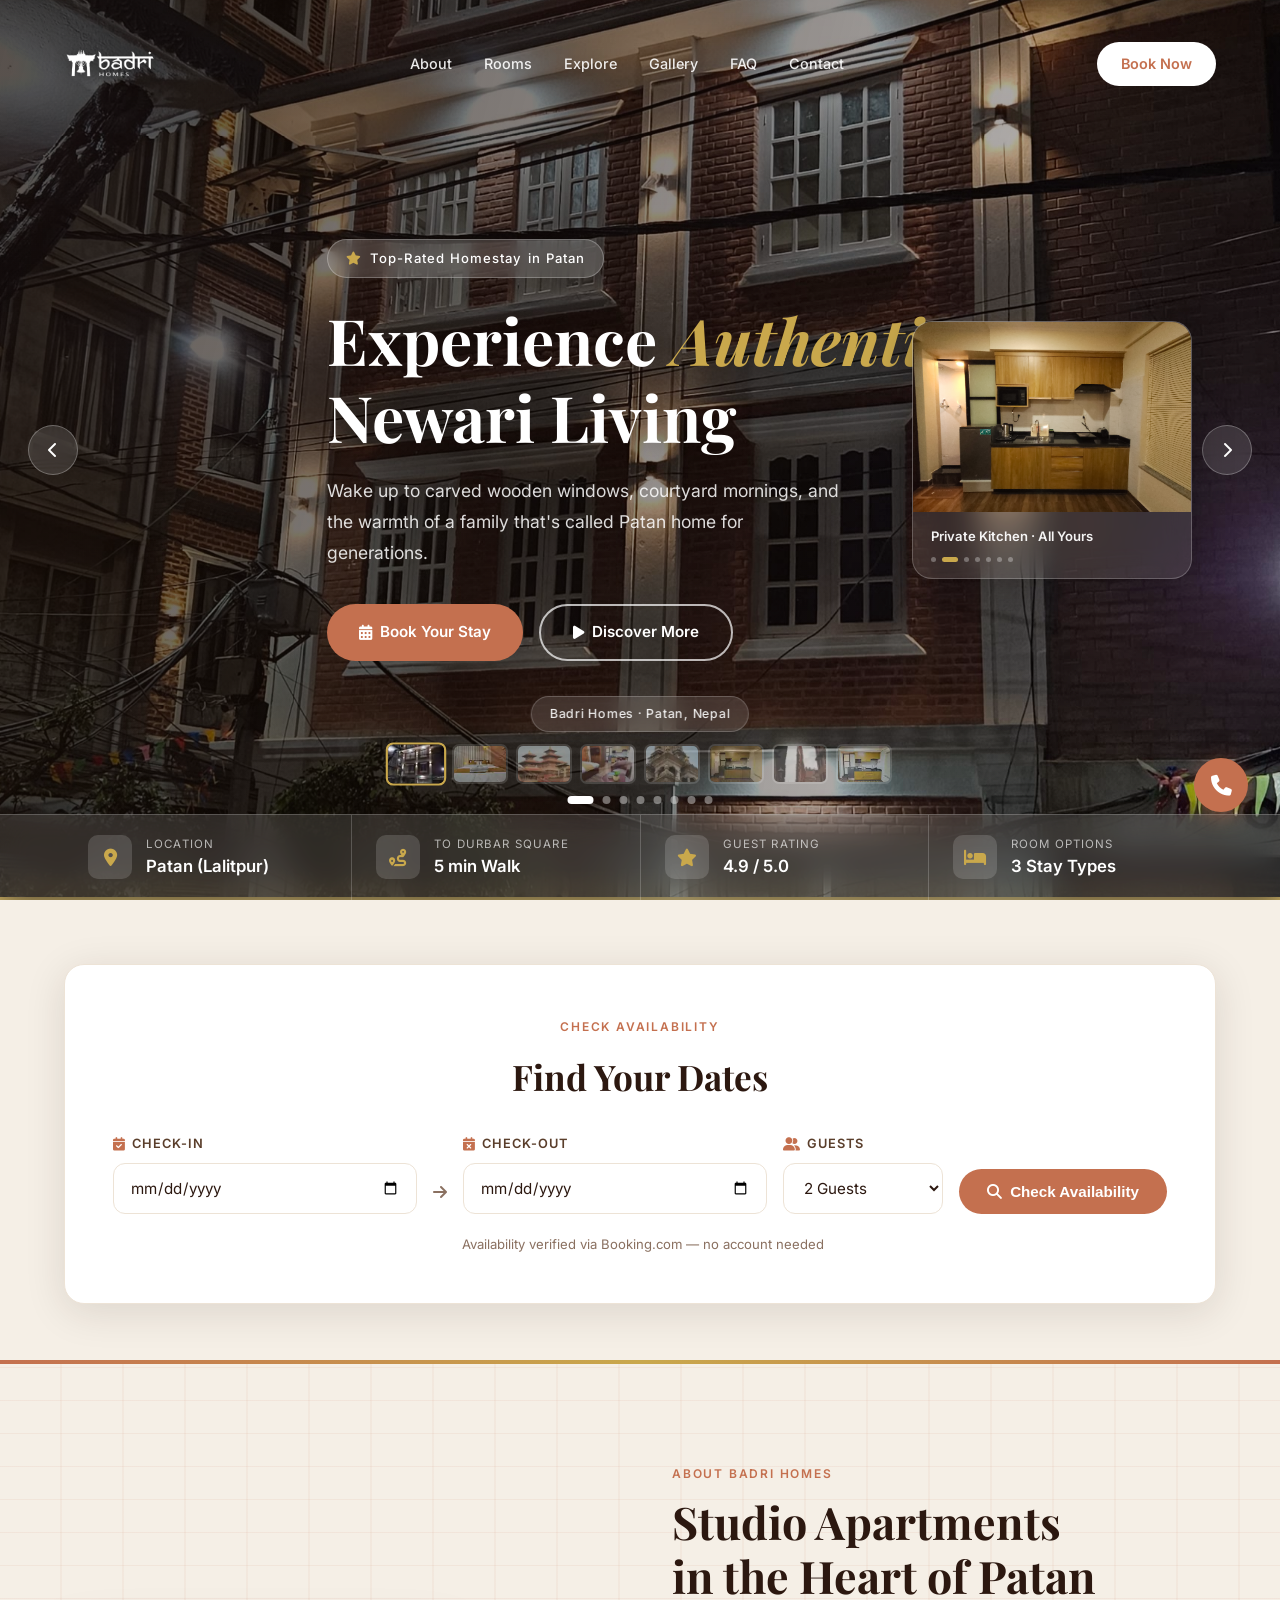
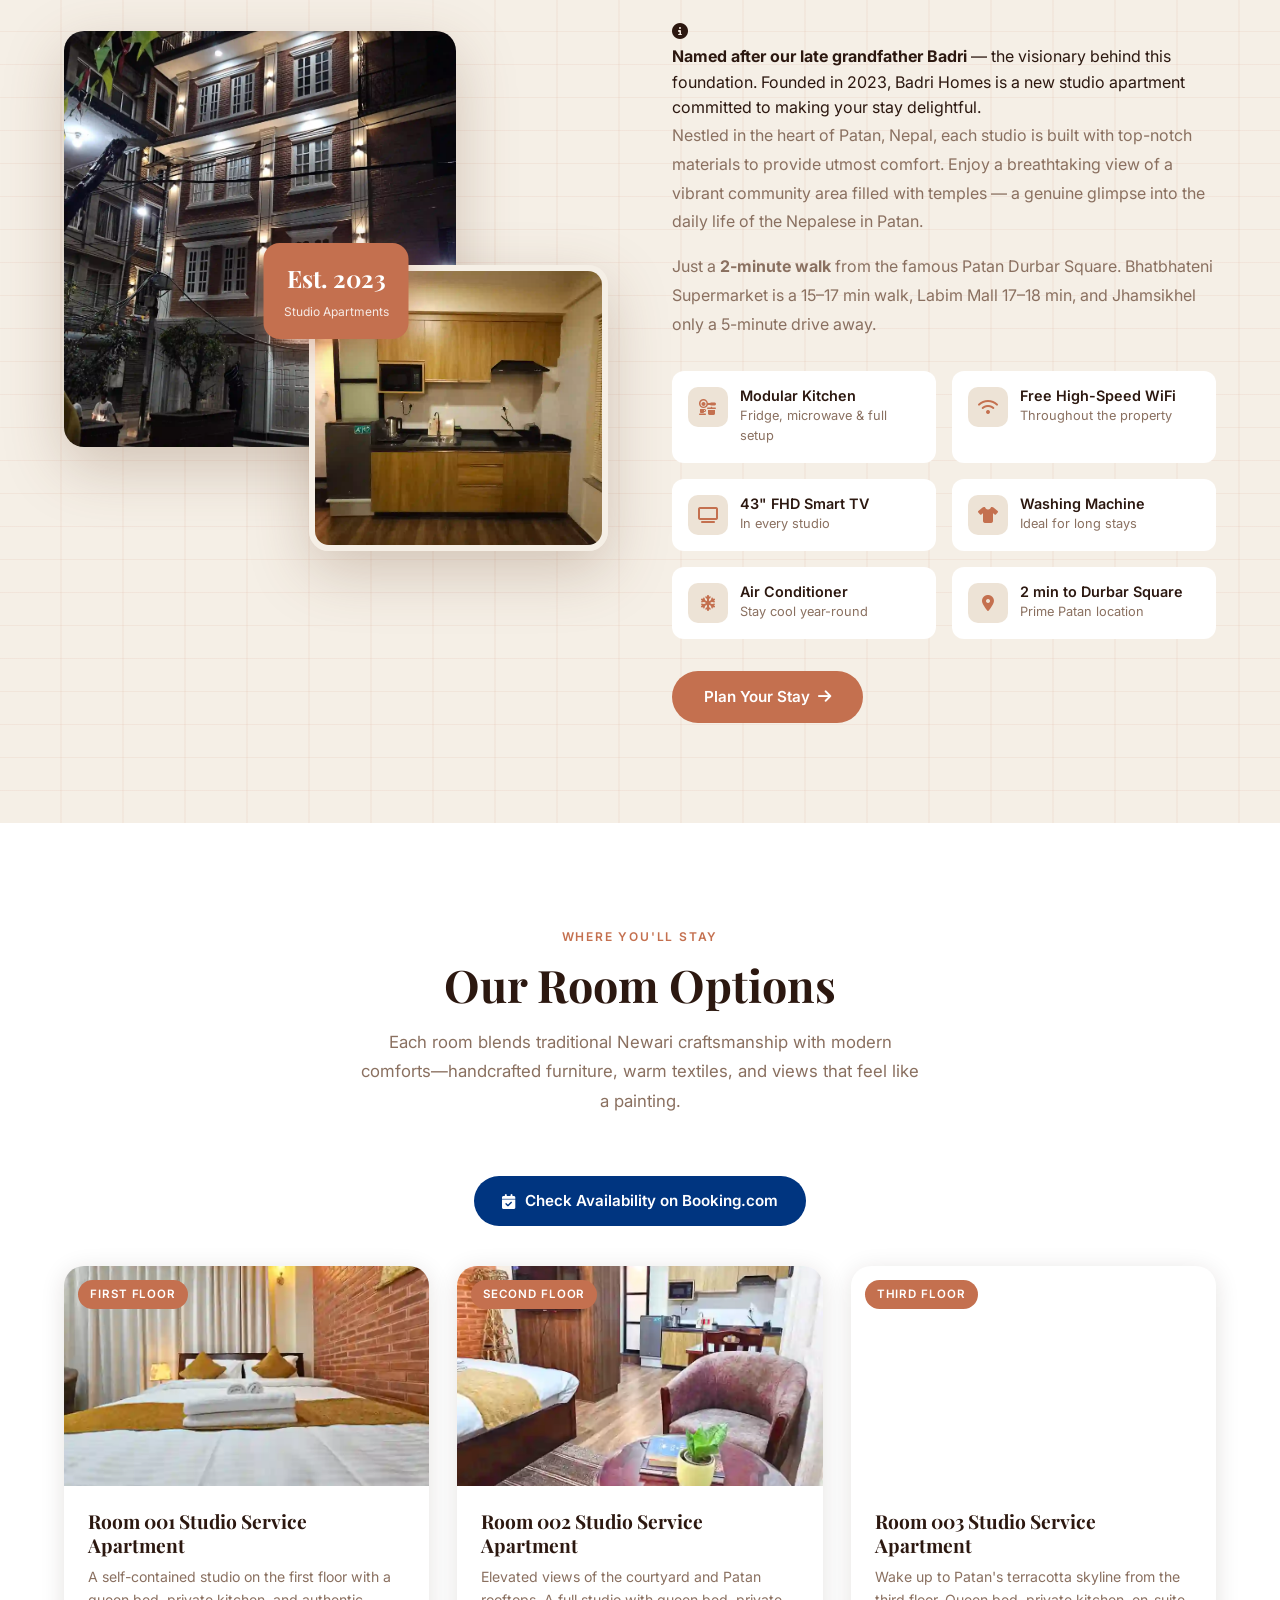
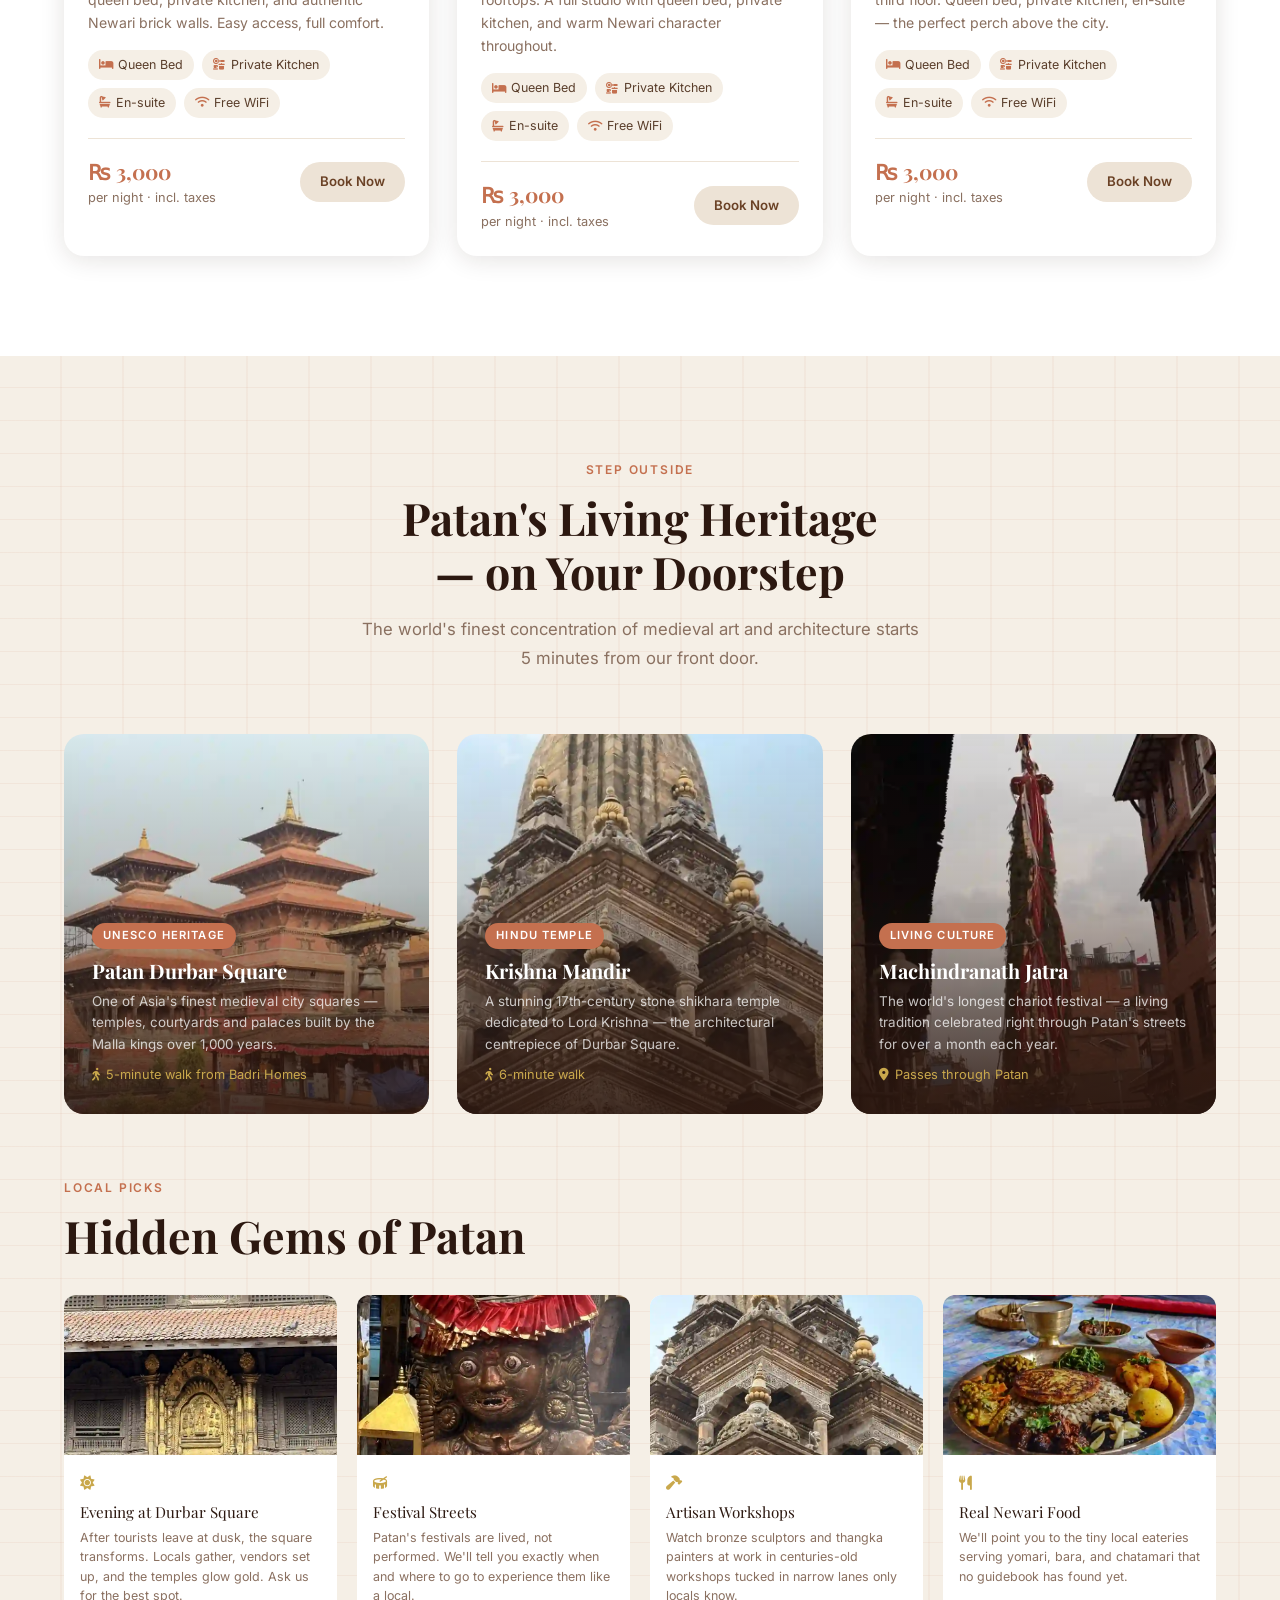
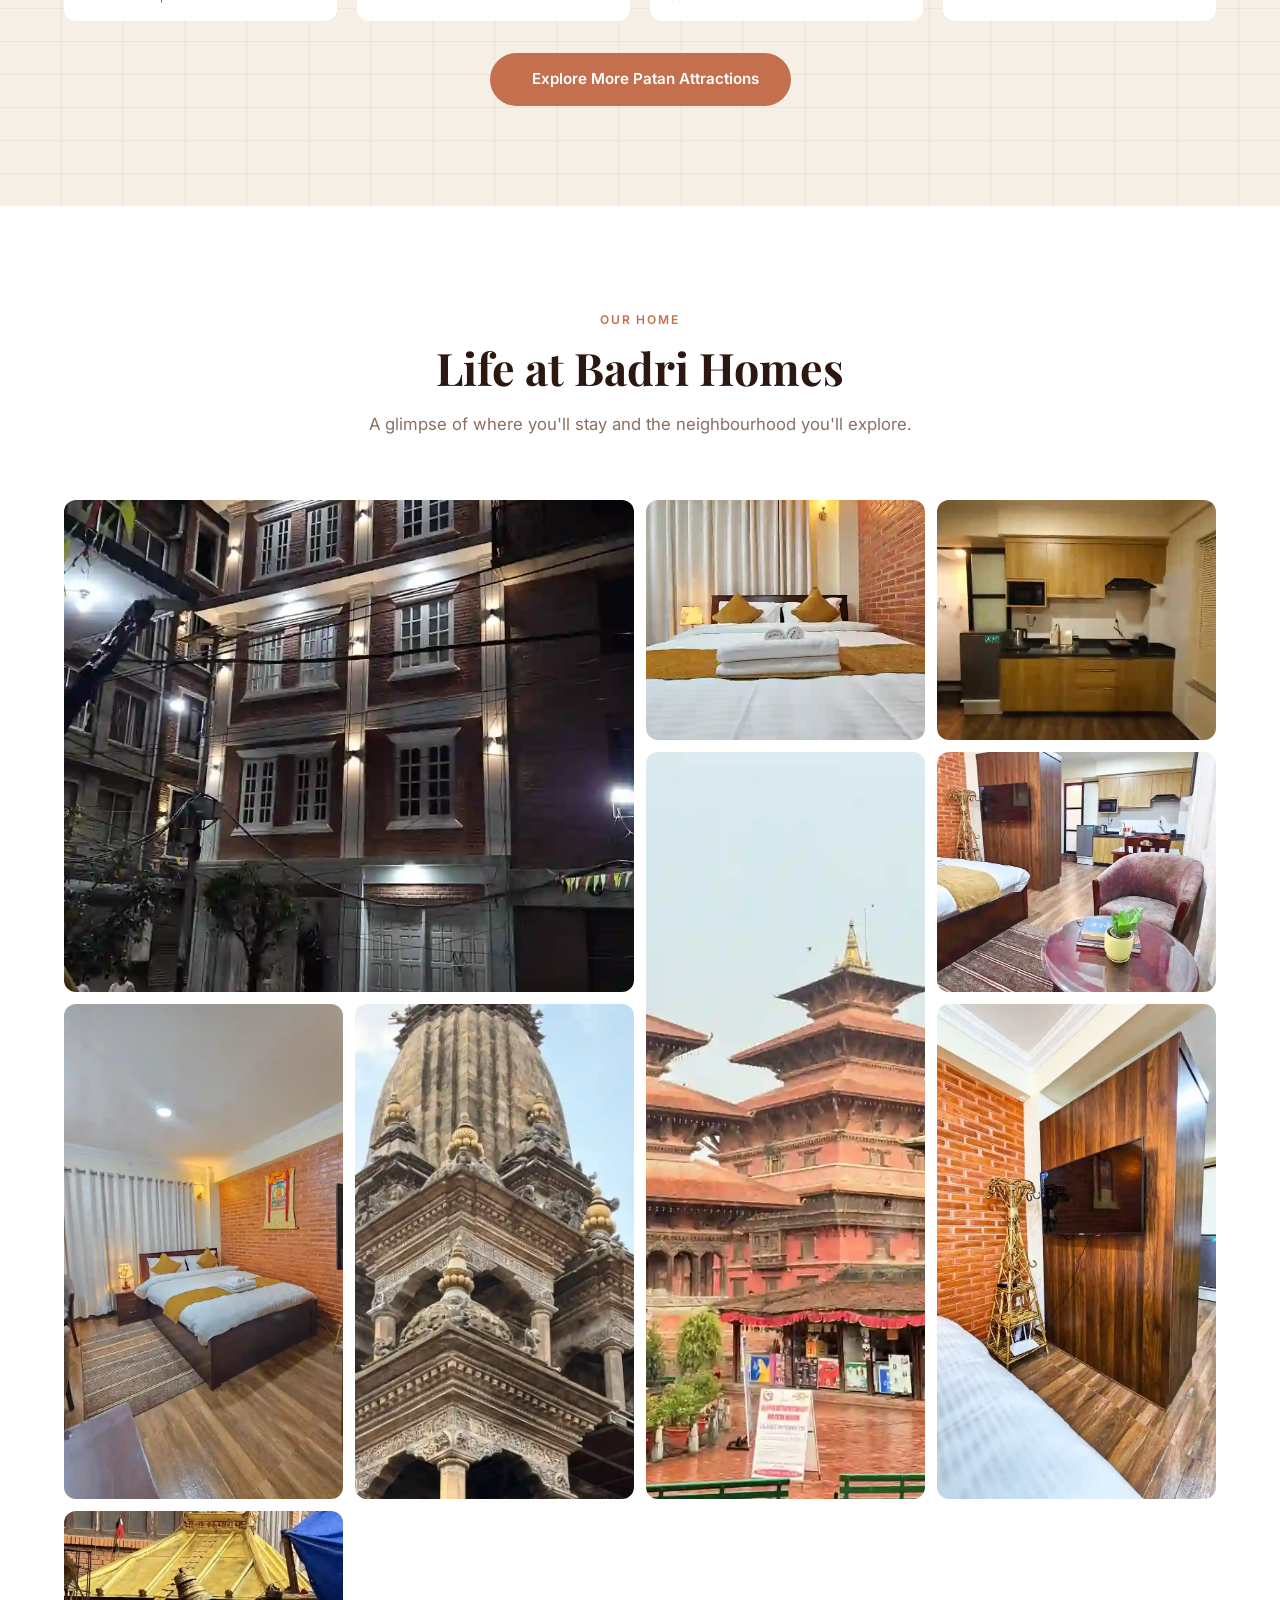
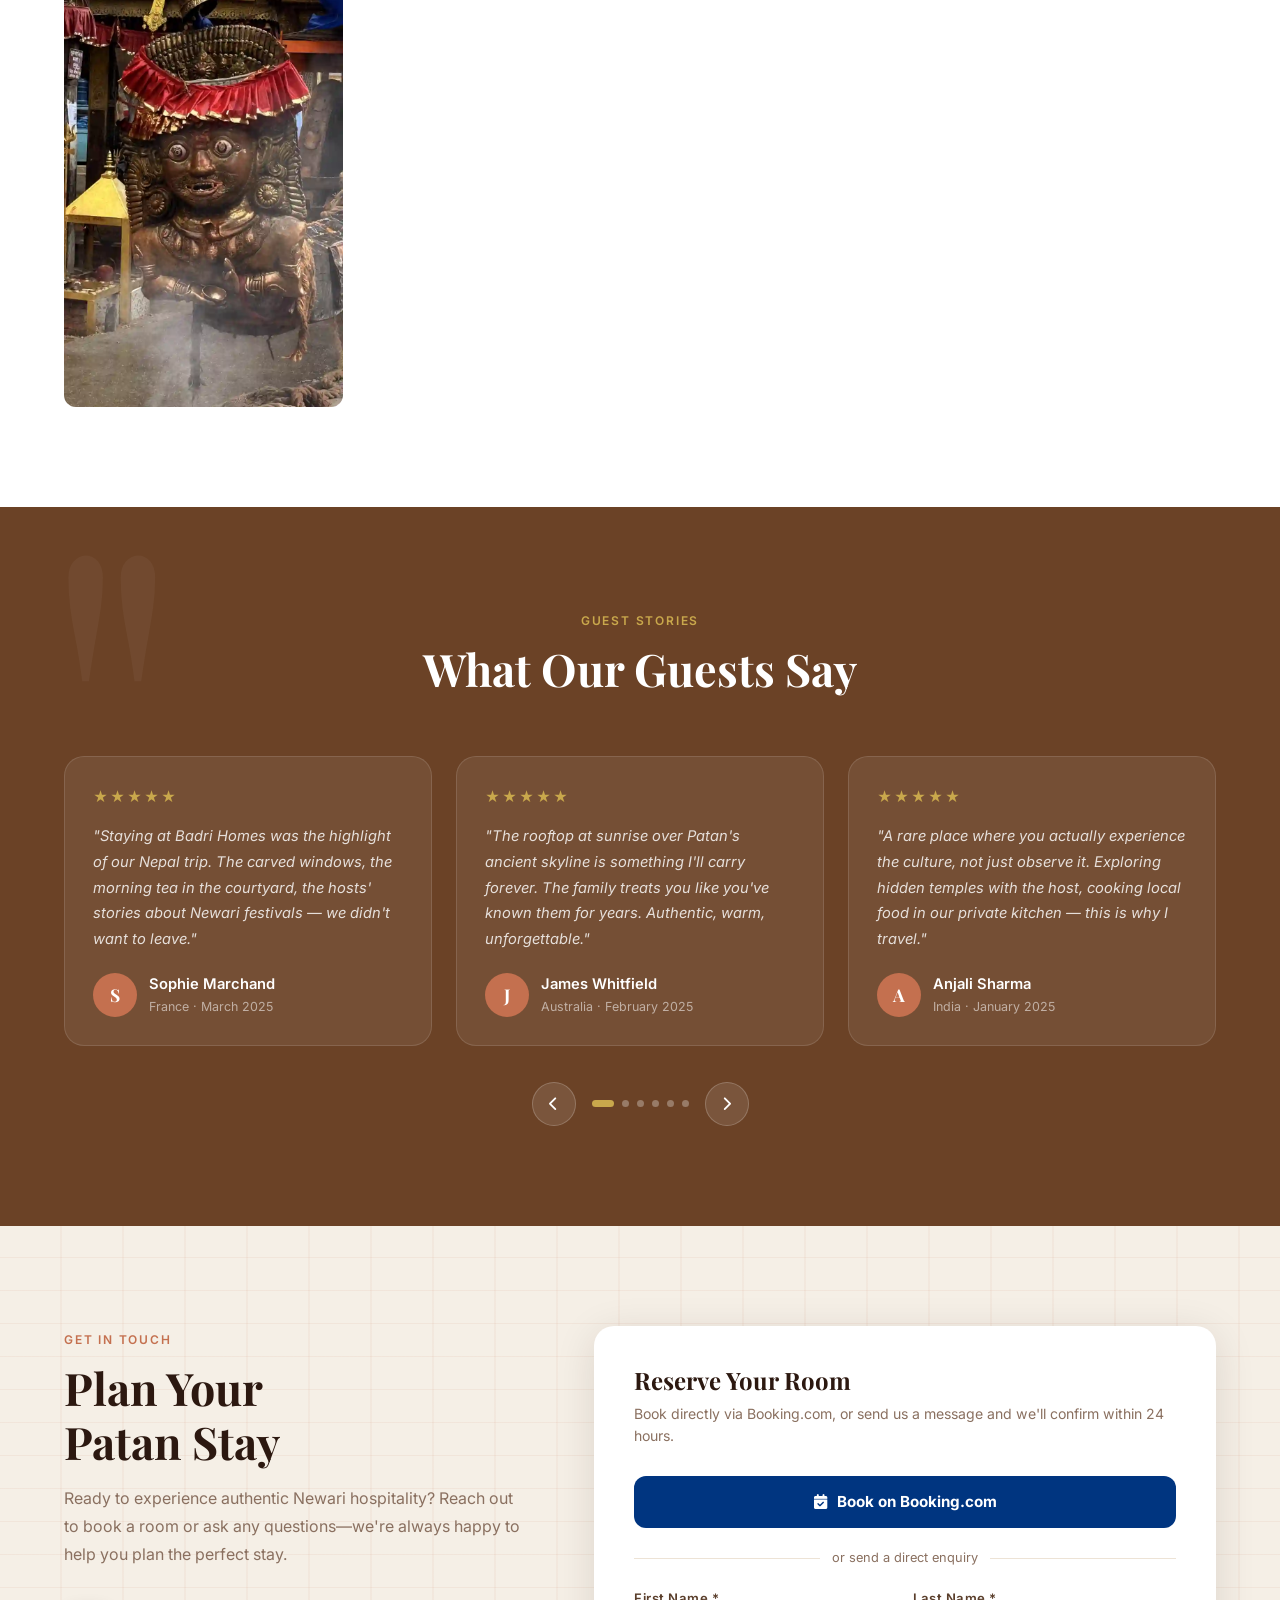
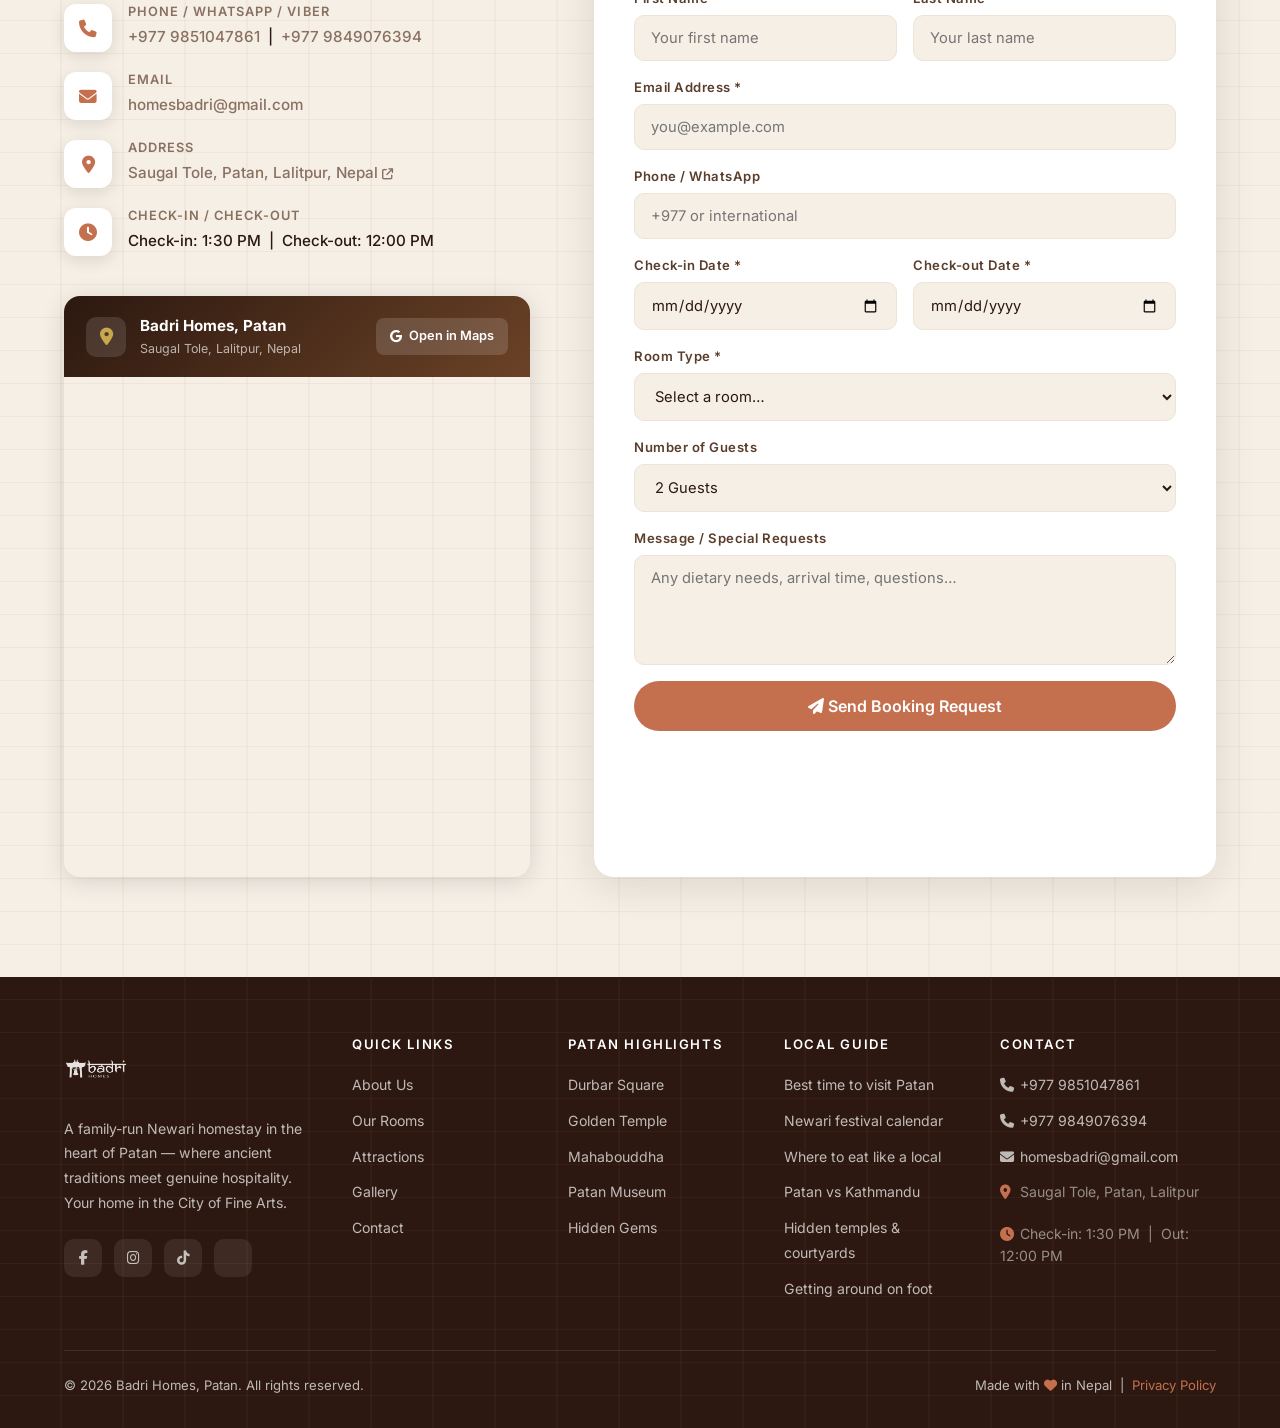
==== commit d325d73a: "Rename: local-guide.html → localguide.html - Rename file to clean URL (badrihomes.com/localguide.htm" ====
--- a/index.html
+++ b/index.html
@@ -1001,12 +1001,12 @@
         <div class="footer-col">
           <h4>Local Guide</h4>
           <ul class="footer-links">
-            <li><a href="local-guide.html#best-time">Best time to visit Patan</a></li>
-            <li><a href="local-guide.html#festivals">Newari festival calendar</a></li>
-            <li><a href="local-guide.html#local-food">Where to eat like a local</a></li>
-            <li><a href="local-guide.html#patan-vs-kathmandu">Patan vs Kathmandu</a></li>
-            <li><a href="local-guide.html#hidden-temples">Hidden temples &amp; courtyards</a></li>
-            <li><a href="local-guide.html#walking-guide">Getting around on foot</a></li>
+            <li><a href="localguide.html#best-time">Best time to visit Patan</a></li>
+            <li><a href="localguide.html#festivals">Newari festival calendar</a></li>
+            <li><a href="localguide.html#local-food">Where to eat like a local</a></li>
+            <li><a href="localguide.html#patan-vs-kathmandu">Patan vs Kathmandu</a></li>
+            <li><a href="localguide.html#hidden-temples">Hidden temples &amp; courtyards</a></li>
+            <li><a href="localguide.html#walking-guide">Getting around on foot</a></li>
           </ul>
         </div>
         <div class="footer-col">
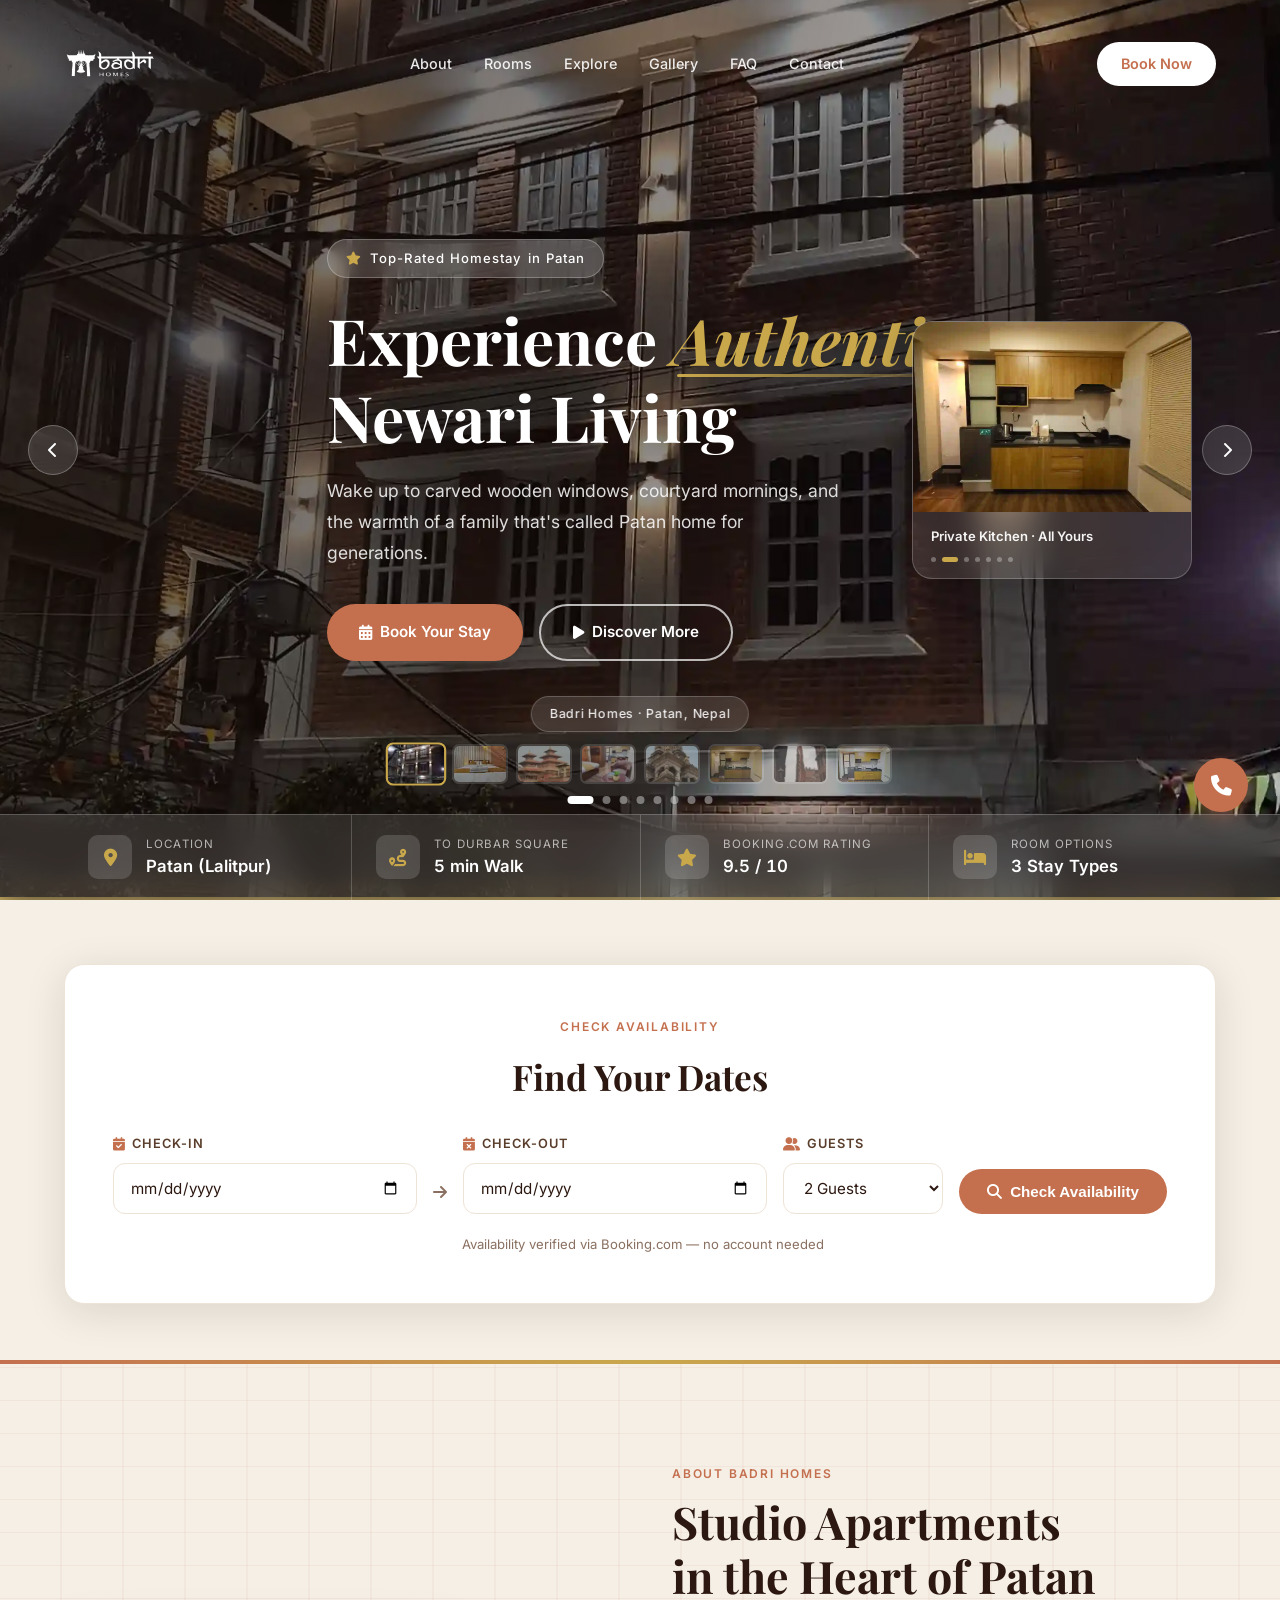
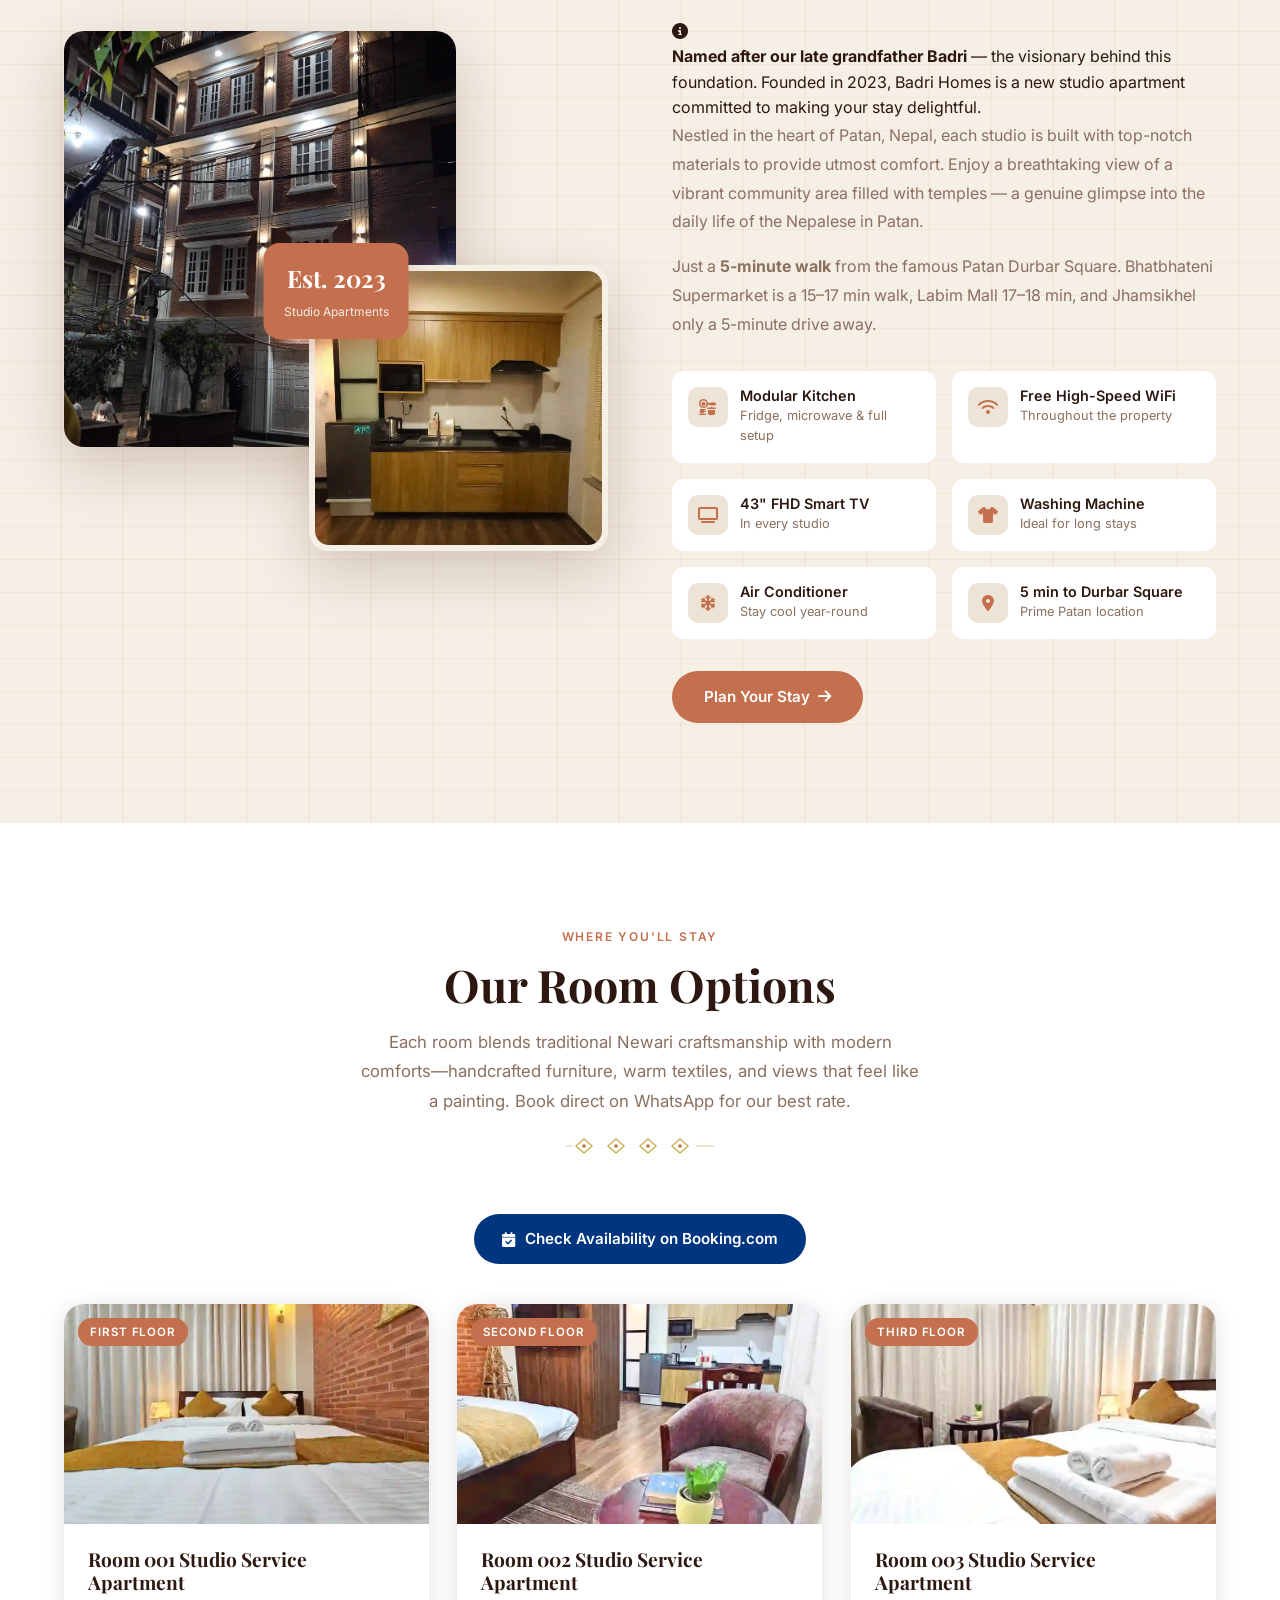
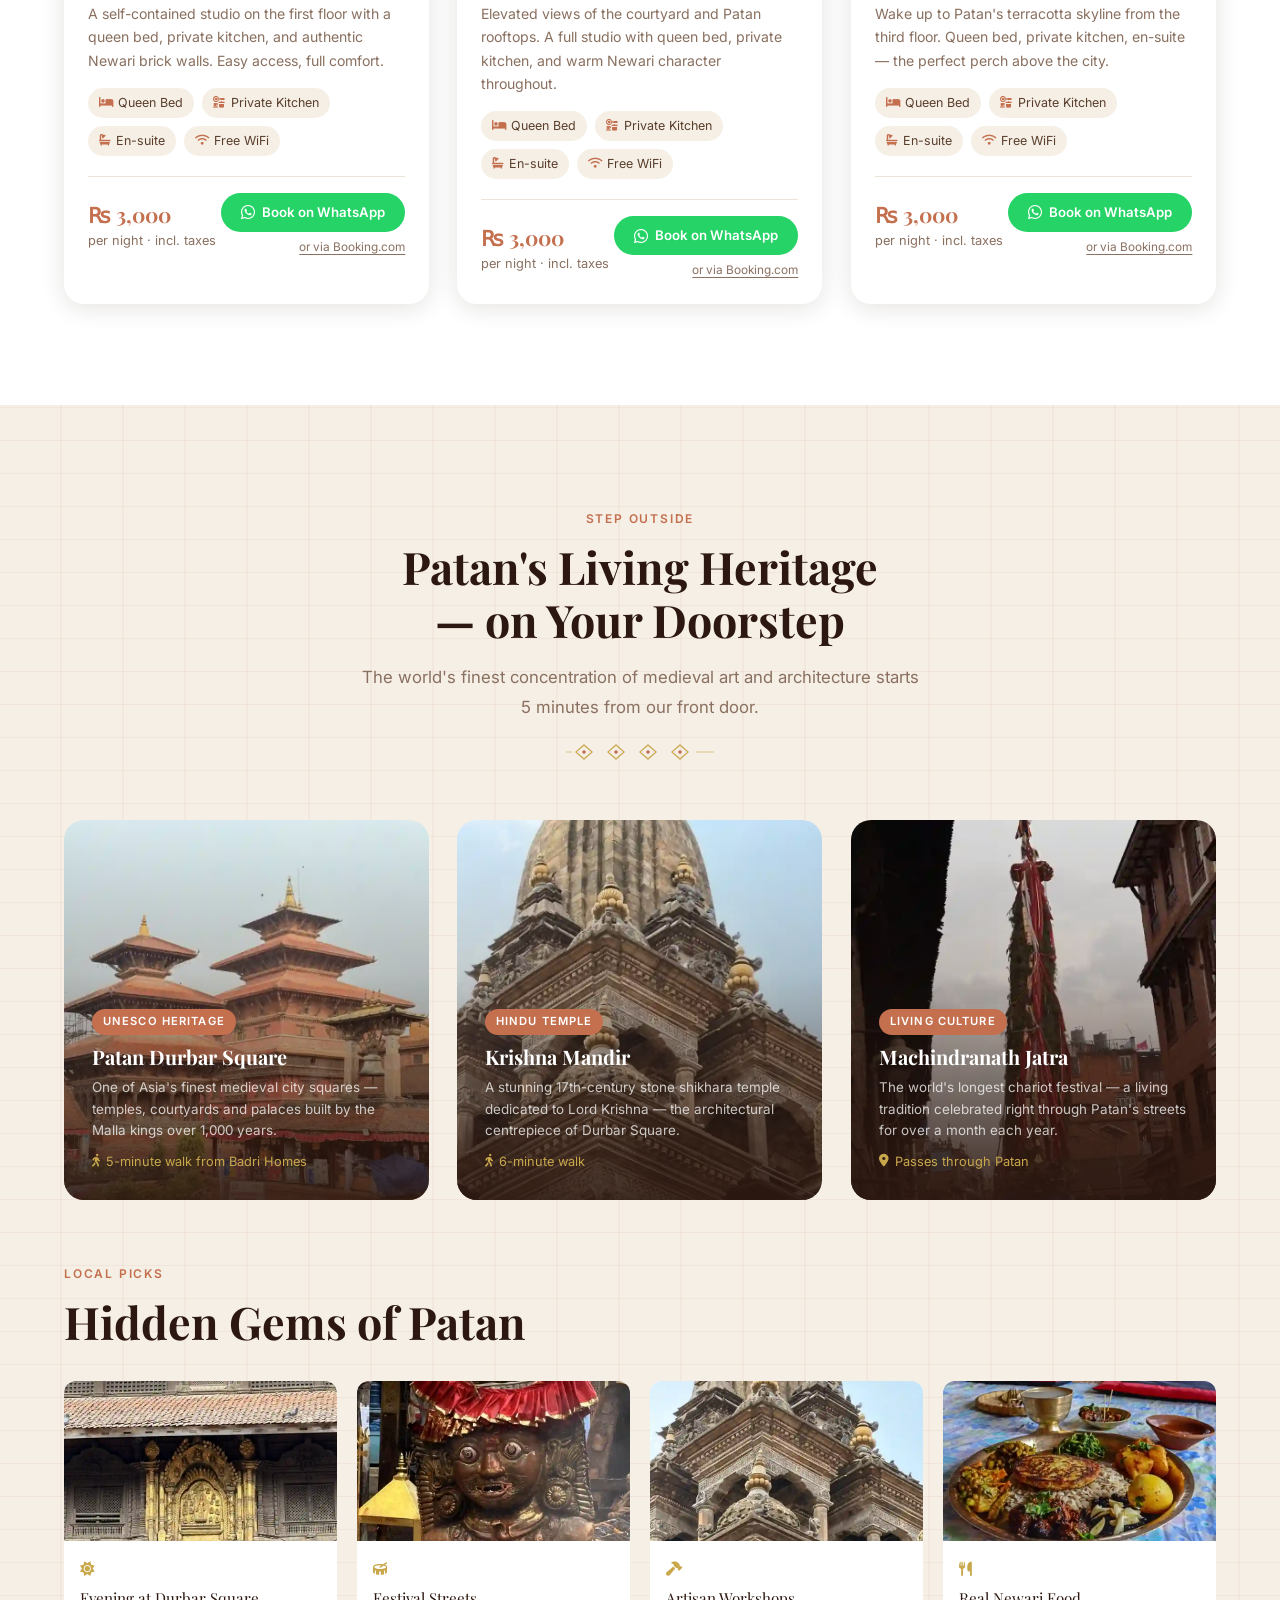
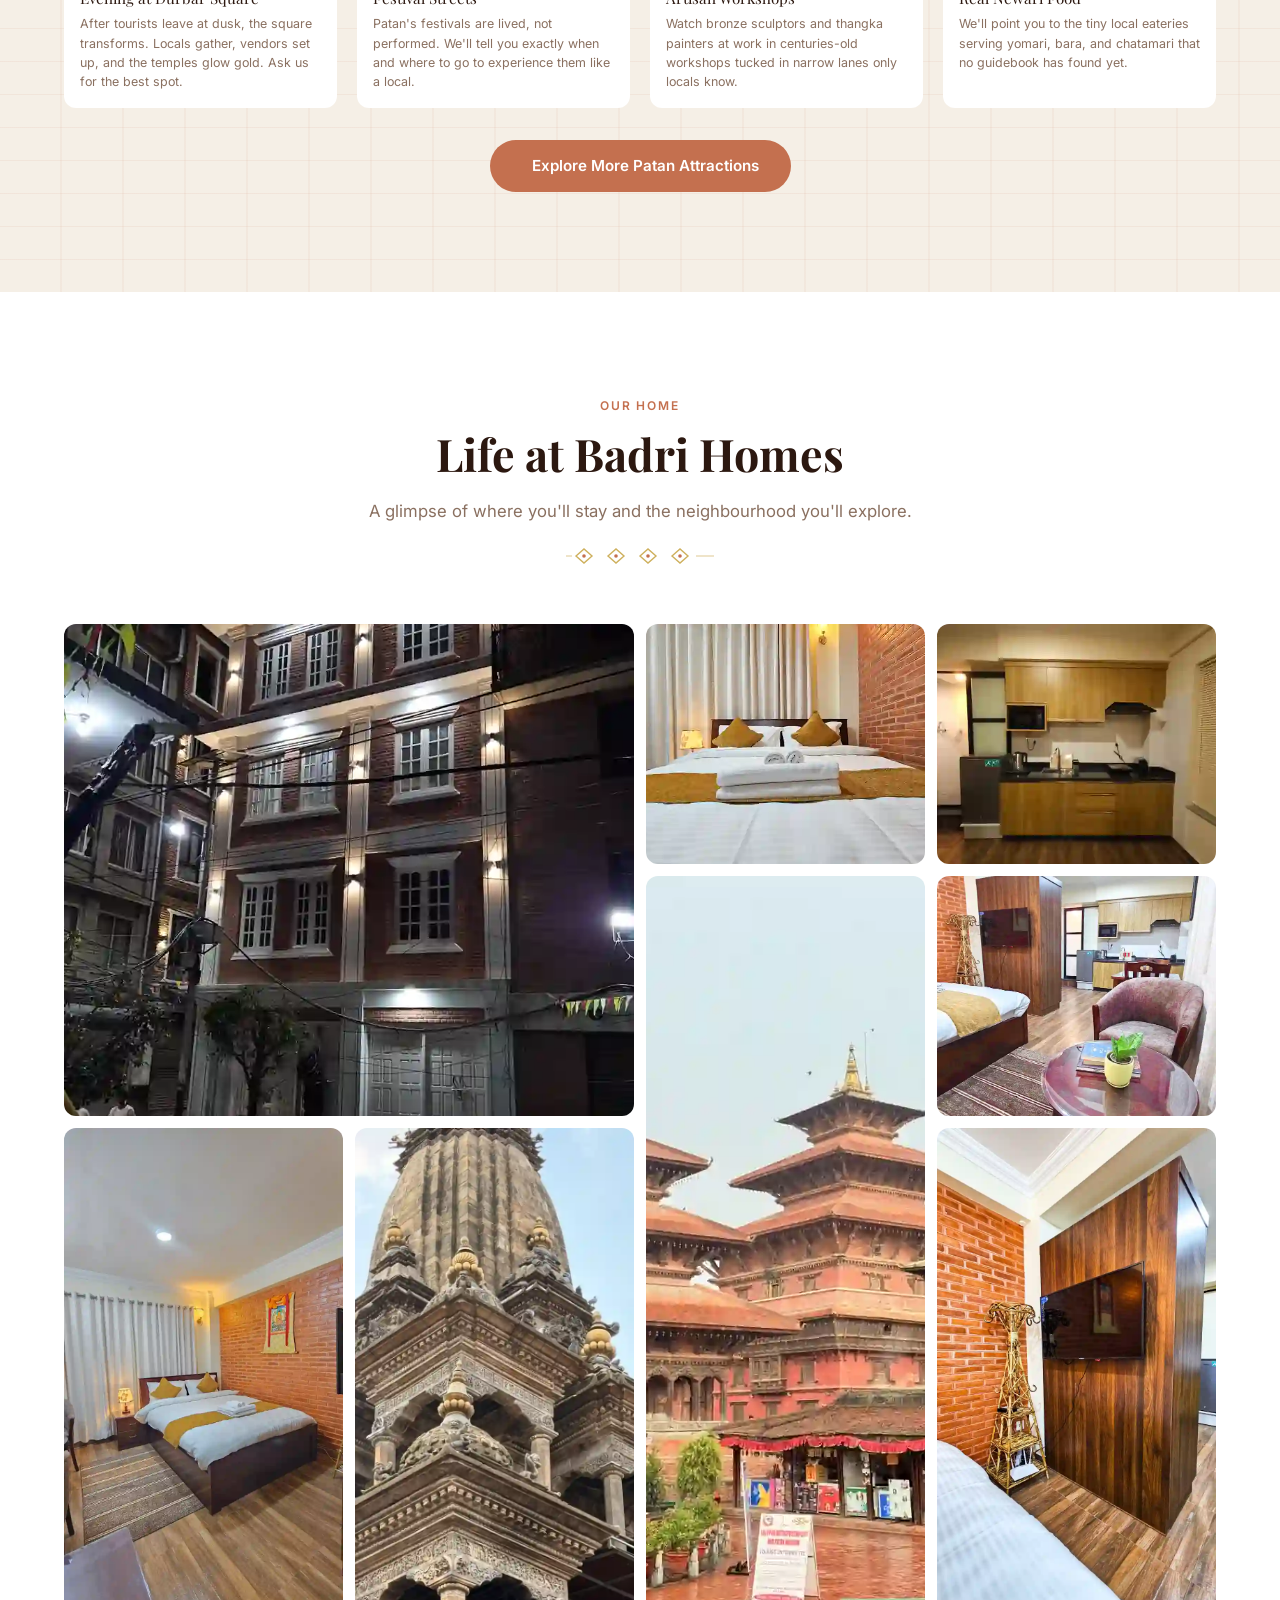
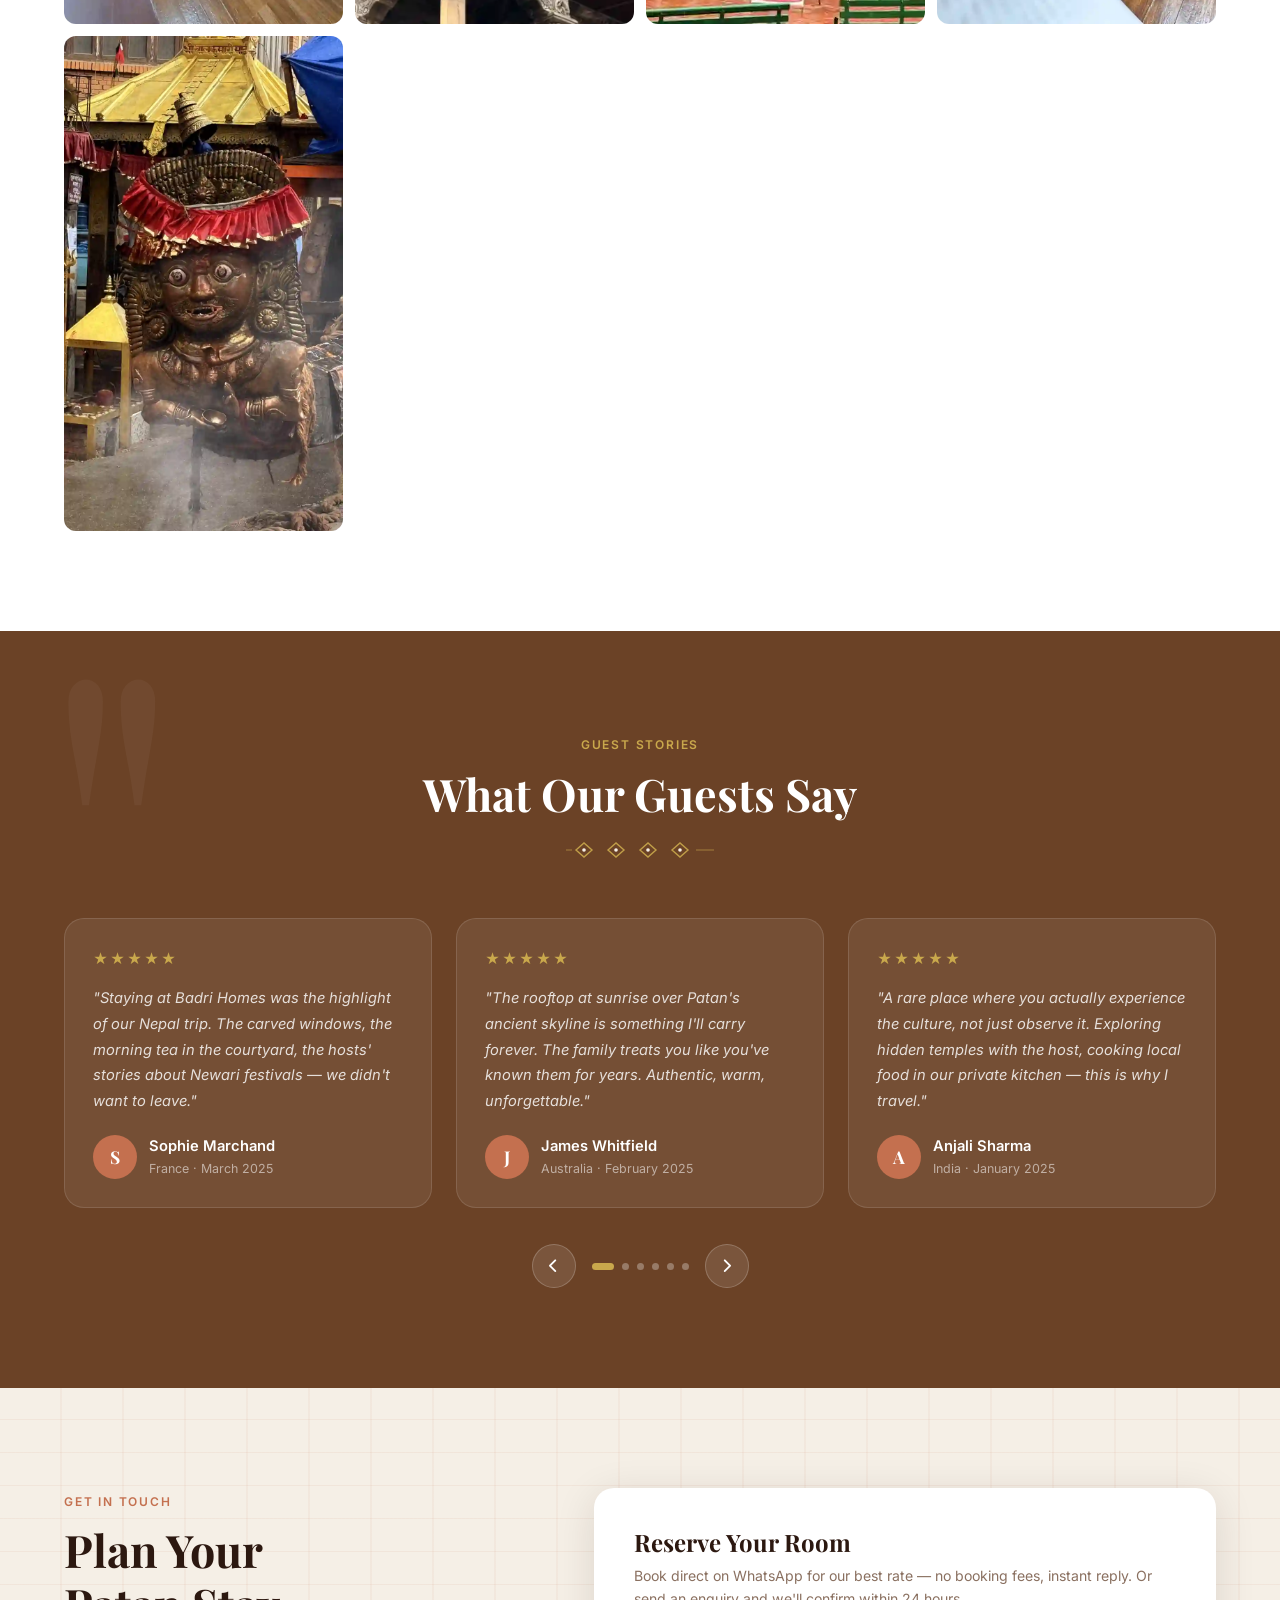
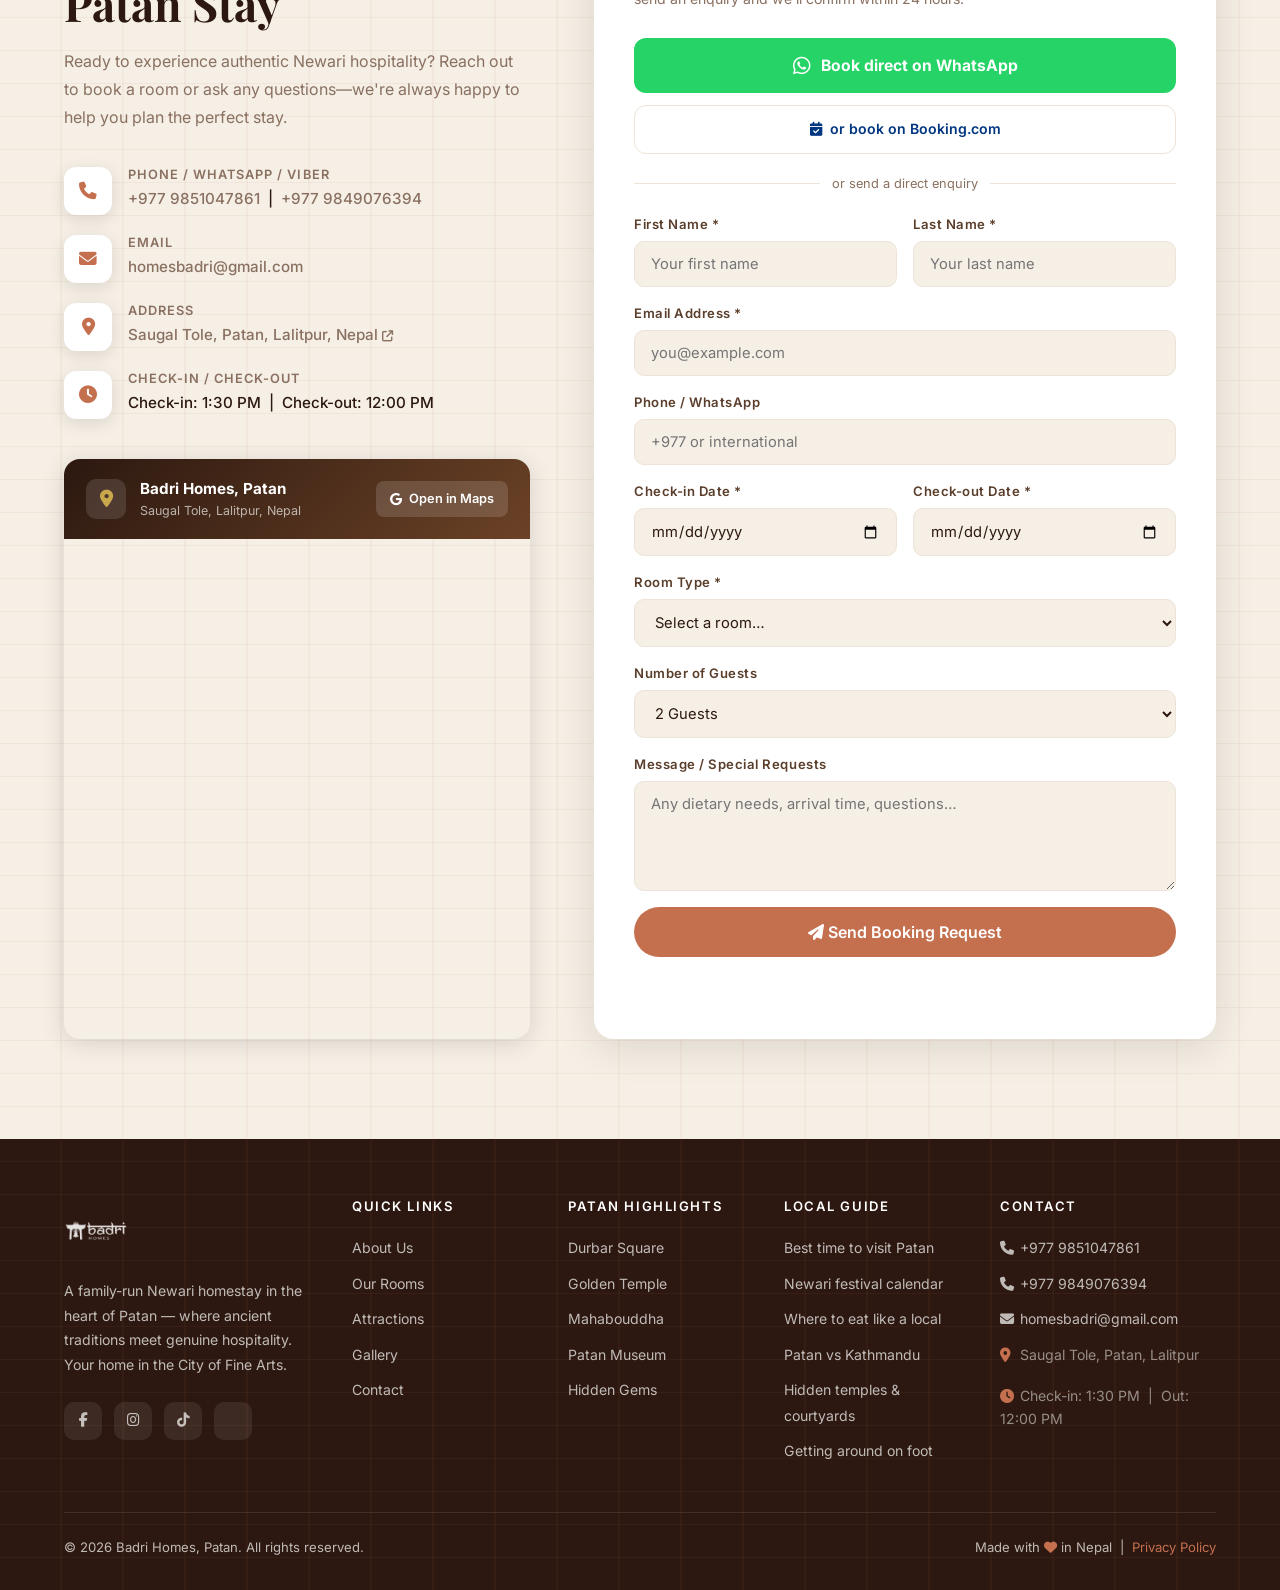
==== commit 2ec3b3af: "Apply Fable improvements: performance, design, SEO, WhatsApp booking - New enhancements.css + enhanc" ====
--- a/index.html
+++ b/index.html
@@ -13,13 +13,19 @@
   <link rel="canonical" href="https://badrihomes.com/" />
   <link rel="icon" type="image/x-icon" href="/favicon.ico" />
   <link rel="icon" type="image/png" sizes="48x48" href="/favicon.png" />
+  <link rel="apple-touch-icon" href="/favicon.png" />
+  <meta name="theme-color" content="#F5EFE6" />
 
   <!-- Open Graph (Facebook, WhatsApp, LinkedIn) -->
   <meta property="og:type" content="website" />
   <meta property="og:url" content="https://badrihomes.com/" />
   <meta property="og:title" content="Badri Homes – Authentic Newari Homestay in Patan, Nepal" />
   <meta property="og:description" content="Family-run Newari homestay 5 minutes walk from Patan Durbar Square. Private studios with kitchens, AC, Wi-Fi. Rated 9.5/10 on Booking.com. Book direct and save." />
-  <meta property="og:image" content="https://badrihomes.com/building.jpg" />
+  <meta property="og:image" content="https://badrihomes.com/og-image.jpg" />
+  <meta property="og:site_name" content="Badri Homes" />
+  <meta property="og:image:width" content="1200" />
+  <meta property="og:image:height" content="630" />
+  <meta property="og:image:alt" content="Badri Homes traditional Newari brick building in Patan, Nepal" />
   <meta property="og:locale" content="en_US" />
 
   <!-- LinkedIn -->
@@ -31,7 +37,7 @@
   <meta name="twitter:card" content="summary_large_image" />
   <meta name="twitter:title" content="Badri Homes – Authentic Newari Homestay in Patan, Nepal" />
   <meta name="twitter:description" content="Family-run Newari homestay 5 min from Patan Durbar Square. Private studios, free Wi-Fi, fully equipped kitchen. Rated 9.5/10." />
-  <meta name="twitter:image" content="https://badrihomes.com/building.jpg" />
+  <meta name="twitter:image" content="https://badrihomes.com/og-image.jpg" />
 
   <!-- Geo tags -->
   <meta name="geo.region" content="NP-BA" />
@@ -111,8 +117,8 @@
         "price": "3000"
       }
     ],
-    "checkInTime": "14:00",
-    "checkOutTime": "11:00",
+    "checkInTime": "13:30",
+    "checkOutTime": "12:00",
     "image": [
       "https://badrihomes.com/assets/img/building.webp",
       "https://badrihomes.com/assets/img/room.webp",
@@ -172,7 +178,7 @@
         "name": "What is the check-in and check-out time?",
         "acceptedAnswer": {
           "@type": "Answer",
-          "text": "Check-in is from 2:00 PM and check-out is by 11:00 AM."
+          "text": "Check-in is from 1:30 PM and check-out is by 12:00 PM."
         }
       },
       {
@@ -247,15 +253,8 @@
   <!-- DNS Prefetch for CDN -->
   <link rel="dns-prefetch" href="https://cdnjs.cloudflare.com" />
 
-  <!-- Preload ALL hero images so they are ready when loader hides -->
-  <link rel="preload" as="image" href="assets/img/building.jpg" fetchpriority="high" />
-  <link rel="preload" as="image" href="assets/img/bed.jpg" />
-  <link rel="preload" as="image" href="assets/img/patan-durbar.jpg" />
-  <link rel="preload" as="image" href="assets/img/room.jpg" />
-  <link rel="preload" as="image" href="assets/img/krishna-mandir.jpg" />
-  <link rel="preload" as="image" href="assets/img/kitchen.jpg" />
-  <link rel="preload" as="image" href="assets/img/machindranath.jpg" />
-  <link rel="preload" as="image" href="assets/img/room2.jpg" />
+  <!-- Preload only the first hero image (webp) -->
+  <link rel="preload" as="image" href="assets/img/building.webp" type="image/webp" fetchpriority="high" />
 
   <!-- Font Awesome Icons -->
   <link rel="stylesheet" href="https://cdnjs.cloudflare.com/ajax/libs/font-awesome/6.5.0/css/all.min.css" />
@@ -274,13 +273,14 @@
   <link rel="stylesheet" href="assets/css/availability.css" />
   <link rel="stylesheet" href="assets/css/responsive.css" />
   <link rel="stylesheet" href="assets/css/loader.css" />
+  <link rel="stylesheet" href="assets/css/enhancements.css" />
 </head>
 <body>
 
   <!-- ===== LOADING SCREEN ===== -->
   <div id="pageLoader">
     <div class="loader-inner">
-      <img src="logo (1).png" alt="Badri Homes" class="loader-logo" />
+      <img src="logo.png" alt="Badri Homes" class="loader-logo" width="320" height="320" />
       <div class="loader-homes">
         <span></span><span></span><span></span><span></span><span></span><span></span><span></span>
       </div>
@@ -292,7 +292,7 @@
   <nav id="navbar">
     <div class="container nav-inner">
       <a href="#hero" class="nav-logo">
-        <img src="logo (1).png" alt="Badri Homes Logo" />
+        <img src="logo.png" alt="Badri Homes Logo" width="320" height="320" />
       </a>
       <ul class="nav-links">
         <li><a href="#about">About</a></li>
@@ -303,9 +303,9 @@
         <li><a href="#contact">Contact</a></li>
       </ul>
       <a href="book.html" class="btn nav-cta">Book Now</a>
-      <div class="hamburger" id="hamburger" aria-label="Open menu">
+      <button class="hamburger" id="hamburger" aria-label="Open menu" aria-expanded="false" aria-controls="mobileMenu">
         <span></span><span></span><span></span>
-      </div>
+      </button>
     </div>
   </nav>
 
@@ -328,28 +328,28 @@
   <section id="hero">
     <div class="hero-slides" id="heroSlides">
       <div class="hero-slide active" data-caption="Badri Homes · Patan, Nepal">
-        <img src="assets/img/building.jpg" alt="Badri Homes exterior – traditional Newari brick building in Patan, Nepal" loading="eager" decoding="async" fetchpriority="high" />
+        <picture><source srcset="assets/img/building.webp" type="image/webp" /><img src="assets/img/building.jpg" alt="Badri Homes exterior – traditional Newari brick building in Patan, Nepal" loading="eager" decoding="async" fetchpriority="high" width="1920" height="3410" /></picture>
       </div>
       <div class="hero-slide" data-caption="Queen Bed · Newari Brick Walls">
-        <img src="assets/img/bed.jpg" alt="Queen bedroom with Newari brick wall at Badri Homes" loading="eager" decoding="async" />
+        <picture><source srcset="assets/img/bed.webp" type="image/webp" /><img src="assets/img/bed.jpg" alt="Queen bedroom with Newari brick wall at Badri Homes" loading="lazy" decoding="async" width="1920" height="1126" /></picture>
       </div>
       <div class="hero-slide" data-caption="Patan Durbar Square · 5 min walk">
-        <img src="assets/img/patan-durbar.jpg" alt="Patan Durbar Square UNESCO World Heritage Site" loading="eager" decoding="async" />
+        <picture><source srcset="assets/img/patan-durbar.webp" type="image/webp" /><img src="assets/img/patan-durbar.jpg" alt="Patan Durbar Square UNESCO World Heritage Site" loading="lazy" decoding="async" width="1920" height="2560" /></picture>
       </div>
       <div class="hero-slide" data-caption="Full Studio · Private &amp; Self-Contained">
-        <img src="assets/img/room.jpg" alt="Full studio room at Badri Homes Patan" loading="eager" decoding="async" />
+        <picture><source srcset="assets/img/room.webp" type="image/webp" /><img src="assets/img/room.jpg" alt="Full studio room at Badri Homes Patan" loading="lazy" decoding="async" width="1920" height="3410" /></picture>
       </div>
       <div class="hero-slide" data-caption="Krishna Mandir · Sacred Heritage">
-        <img src="assets/img/krishna-mandir.jpg" alt="Krishna Mandir Temple Patan" loading="eager" decoding="async" />
+        <picture><source srcset="assets/img/krishna-mandir.webp" type="image/webp" /><img src="assets/img/krishna-mandir.jpg" alt="Krishna Mandir Temple Patan" loading="lazy" decoding="async" width="1920" height="2560" /></picture>
       </div>
       <div class="hero-slide" data-caption="Private Kitchen · Fully Equipped">
-        <img src="assets/img/kitchen.jpg" alt="Private kitchen at Badri Homes" loading="eager" decoding="async" />
+        <picture><source srcset="assets/img/kitchen.webp" type="image/webp" /><img src="assets/img/kitchen.jpg" alt="Private kitchen at Badri Homes" loading="lazy" decoding="async" width="1920" height="1081" /></picture>
       </div>
       <div class="hero-slide" data-caption="Machindranath Jatra · Living Festival">
-        <img src="assets/img/machindranath.jpg" alt="Machindranath Jatra chariot festival Patan" loading="eager" decoding="async" />
+        <picture><source srcset="assets/img/machindranath.webp" type="image/webp" /><img src="assets/img/machindranath.jpg" alt="Machindranath Jatra chariot festival Patan" loading="lazy" decoding="async" width="1920" height="2560" /></picture>
       </div>
       <div class="hero-slide" data-caption="Cosy Rooms · Every Floor">
-        <img src="assets/img/room2.jpg" alt="Cozy room interior at Badri Homes" loading="eager" decoding="async" />
+        <picture><source srcset="assets/img/room2.webp" type="image/webp" /><img src="assets/img/room2.jpg" alt="Cozy room interior at Badri Homes" loading="lazy" decoding="async" width="1920" height="1081" /></picture>
       </div>
     </div>
 
@@ -364,13 +364,13 @@
     <!-- Mini room preview panel -->
     <div class="hero-room-preview" id="hrpWrap">
       <div class="hrp-img-wrap" id="hrpSlides">
-        <div class="hrp-slide active"><img src="Images/Rooms/bed.jpg" alt="Queen Bed" loading="lazy" decoding="async" /></div>
-        <div class="hrp-slide"><img src="Images/Rooms/kitchen.jpg" alt="Private Kitchen" loading="lazy" decoding="async" /></div>
-        <div class="hrp-slide"><img src="Images/Rooms/tv.jpg" alt="TV Lounge" loading="lazy" decoding="async" /></div>
-        <div class="hrp-slide"><img src="Images/Rooms/toilet 1.jpg" alt="Bathroom" loading="lazy" decoding="async" /></div>
-        <div class="hrp-slide"><img src="Images/Rooms/room.jpg" alt="Studio View" loading="lazy" decoding="async" /></div>
-        <div class="hrp-slide"><img src="Images/Rooms/bed 1.jpg" alt="Cozy Beds" loading="lazy" decoding="async" /></div>
-        <div class="hrp-slide"><img src="Images/Rooms/image 1.jpg" alt="Room Detail" loading="lazy" decoding="async" /></div>
+        <div class="hrp-slide active"><img src="assets/img/rooms/bed.webp" alt="Queen Bed" loading="lazy" decoding="async" width="1200" height="704" /></div>
+        <div class="hrp-slide"><img src="assets/img/rooms/kitchen.webp" alt="Private Kitchen" loading="lazy" decoding="async" width="1200" height="676" /></div>
+        <div class="hrp-slide"><img src="assets/img/rooms/tv.webp" alt="TV Lounge" loading="lazy" decoding="async" width="1200" height="2132" /></div>
+        <div class="hrp-slide"><img src="assets/img/rooms/bathroom.webp" alt="Bathroom" loading="lazy" decoding="async" width="1200" height="2132" /></div>
+        <div class="hrp-slide"><img src="assets/img/rooms/room.webp" alt="Studio View" loading="lazy" decoding="async" width="1200" height="2132" /></div>
+        <div class="hrp-slide"><img src="assets/img/rooms/bed2.webp" alt="Cozy Beds" loading="lazy" decoding="async" width="1200" height="768" /></div>
+        <div class="hrp-slide"><img src="assets/img/rooms/detail.webp" alt="Room Detail" loading="lazy" decoding="async" width="1126" height="2000" /></div>
       </div>
       <div class="hrp-info">
         <div class="hrp-label" id="hrpLabel">Queen Bed · Private Kitchen · En-suite</div>
@@ -385,7 +385,8 @@
           Top-Rated Homestay in Patan
         </div>
         <h1 class="hero-title" id="heroTaglineEl">
-          Experience <span>Authentic</span><br />Newari Living
+          <span class="ht-line"><span class="ht-w">Experience</span> <span class="ht-w accent">Authentic</span></span>
+          <span class="ht-line"><span class="ht-w">Newari</span> <span class="ht-w">Living</span></span>
         </h1>
         <p class="hero-desc" id="heroSubtitleEl">
           Wake up to carved wooden windows, courtyard mornings, and the warmth of a family that's called Patan home for generations.
@@ -416,8 +417,8 @@
         <div class="stat-item">
           <div class="stat-icon"><i class="fa-solid fa-star"></i></div>
           <div>
-            <div class="stat-label">Guest Rating</div>
-            <div class="stat-value">4.9 / 5.0</div>
+            <div class="stat-label">Booking.com Rating</div>
+            <div class="stat-value">9.5 / 10</div>
           </div>
         </div>
         <div class="stat-item">
@@ -473,10 +474,10 @@
       <div class="about-grid">
         <div class="about-images">
           <div class="about-img-main">
-            <picture><source srcset="assets/img/building.webp" type="image/webp" /><img src="assets/img/building.jpg" alt="Badri Homes exterior – traditional Newari brick building in Patan" loading="lazy" decoding="async" /></picture>
+            <picture><source srcset="assets/img/building.webp" type="image/webp" /><img src="assets/img/building.jpg" alt="Badri Homes exterior – traditional Newari brick building in Patan" loading="lazy" decoding="async" width="1920" height="3410" /></picture>
           </div>
           <div class="about-img-secondary">
-            <picture><source srcset="assets/img/kitchen.webp" type="image/webp" /><img src="assets/img/kitchen.jpg" alt="Private kitchen at Badri Homes" loading="lazy" decoding="async" style="object-position:center;" /></picture>
+            <picture><source srcset="assets/img/kitchen.webp" type="image/webp" /><img src="assets/img/kitchen.jpg" alt="Private kitchen at Badri Homes" loading="lazy" decoding="async" style="object-position:center;" width="1920" height="1081" /></picture>
           </div>
           <div class="about-badge-floating">
             <strong>Est. 2023</strong>
@@ -494,7 +495,7 @@
             Nestled in the heart of Patan, Nepal, each studio is built with top-notch materials to provide utmost comfort. Enjoy a breathtaking view of a vibrant community area filled with temples — a genuine glimpse into the daily life of the Nepalese in Patan.
           </p>
           <p style="color:var(--text-light);line-height:1.8;margin-bottom:28px;">
-            Just a <strong>2-minute walk</strong> from the famous Patan Durbar Square. Bhatbhateni Supermarket is a 15–17 min walk, Labim Mall 17–18 min, and Jhamsikhel only a 5-minute drive away.
+            Just a <strong>5-minute walk</strong> from the famous Patan Durbar Square. Bhatbhateni Supermarket is a 15–17 min walk, Labim Mall 17–18 min, and Jhamsikhel only a 5-minute drive away.
           </p>
           <div class="about-features">
             <div class="feature-item">
@@ -519,7 +520,7 @@
             </div>
             <div class="feature-item">
               <div class="feature-icon"><i class="fa-solid fa-location-dot"></i></div>
-              <div><h4>2 min to Durbar Square</h4><p>Prime Patan location</p></div>
+              <div><h4>5 min to Durbar Square</h4><p>Prime Patan location</p></div>
             </div>
           </div>
           <a href="#contact" class="btn btn-primary">Plan Your Stay <i class="fa-solid fa-arrow-right"></i></a>
@@ -534,7 +535,7 @@
       <div class="section-header fade-up">
         <span class="section-label">Where You'll Stay</span>
         <h2 class="section-title">Our Room Options</h2>
-        <p class="section-subtitle">Each room blends traditional Newari craftsmanship with modern comforts—handcrafted furniture, warm textiles, and views that feel like a painting.</p>
+        <p class="section-subtitle">Each room blends traditional Newari craftsmanship with modern comforts—handcrafted furniture, warm textiles, and views that feel like a painting. Book direct on WhatsApp for our best rate.</p>
       </div>
       <div style="text-align:center; margin-bottom:40px;">
         <a href="https://www.booking.com/hotel/np/badri-homes.html" target="_blank" class="btn btn-booking" style="display:inline-flex; align-items:center; gap:10px; padding:13px 28px; font-size:0.95rem;">
@@ -545,7 +546,7 @@
         <!-- Room 001 -->
         <div class="room-card fade-up">
           <div class="room-img">
-            <picture><source srcset="assets/img/small/bed.webp" type="image/webp" /><img src="assets/img/bed.jpg" alt="001 First Floor Studio at Badri Homes" loading="lazy" decoding="async" /></picture>
+            <picture><source srcset="assets/img/small/bed.webp" type="image/webp" /><img src="assets/img/bed.jpg" alt="001 First Floor Studio at Badri Homes" loading="lazy" decoding="async" width="1920" height="1126" /></picture>
             <span class="room-badge">First Floor</span>
           </div>
           <div class="room-body">
@@ -562,14 +563,17 @@
                 <div class="price" data-npr-price="3000">NPR 3,000</div>
                 <div class="per">per night · incl. taxes</div>
               </div>
-              <a href="https://www.booking.com/hotel/np/badri-homes.html" target="_blank" class="room-book">Book Now</a>
+              <div class="room-book-group">
+                <a href="https://wa.me/9779851047861?text=Hello%20Badri%20Homes%21%20I%27d%20like%20to%20book%20the%20First%20Floor%20Studio%20%28Room%20001%29.%20My%20dates%20are%3A%20" target="_blank" rel="noopener noreferrer" class="room-book room-book-wa"><i class="fa-brands fa-whatsapp"></i> Book on WhatsApp</a>
+                <a href="https://www.booking.com/hotel/np/badri-homes.html" target="_blank" rel="noopener noreferrer" class="room-book-alt">or via Booking.com</a>
+              </div>
             </div>
           </div>
         </div>
         <!-- Room 002 -->
         <div class="room-card fade-up">
           <div class="room-img">
-            <picture><source srcset="assets/img/small/room.webp" type="image/webp" /><img src="assets/img/room.jpg" alt="002 Second Floor Studio at Badri Homes" loading="lazy" decoding="async" /></picture>
+            <picture><source srcset="assets/img/small/room.webp" type="image/webp" /><img src="assets/img/room.jpg" alt="002 Second Floor Studio at Badri Homes" loading="lazy" decoding="async" width="1920" height="3410" /></picture>
             <span class="room-badge">Second Floor</span>
           </div>
           <div class="room-body">
@@ -586,14 +590,17 @@
                 <div class="price" data-npr-price="3000">NPR 3,000</div>
                 <div class="per">per night · incl. taxes</div>
               </div>
-              <a href="https://www.booking.com/hotel/np/badri-homes.html" target="_blank" class="room-book">Book Now</a>
+              <div class="room-book-group">
+                <a href="https://wa.me/9779851047861?text=Hello%20Badri%20Homes%21%20I%27d%20like%20to%20book%20the%20Second%20Floor%20Studio%20%28Room%20002%29.%20My%20dates%20are%3A%20" target="_blank" rel="noopener noreferrer" class="room-book room-book-wa"><i class="fa-brands fa-whatsapp"></i> Book on WhatsApp</a>
+                <a href="https://www.booking.com/hotel/np/badri-homes.html" target="_blank" rel="noopener noreferrer" class="room-book-alt">or via Booking.com</a>
+              </div>
             </div>
           </div>
         </div>
         <!-- Room 003 -->
         <div class="room-card fade-up">
           <div class="room-img">
-            <picture><source srcset="assets/img/small/bed1.webp" type="image/webp" /><img src="assets/img/bed1.jpg" alt="003 Third Floor Studio at Badri Homes" loading="lazy" decoding="async" /></picture>
+            <picture><source srcset="assets/img/small/bed1.webp" type="image/webp" /><img src="assets/img/bed1.jpg" alt="003 Third Floor Studio at Badri Homes" loading="lazy" decoding="async" width="1920" height="1228" /></picture>
             <span class="room-badge">Third Floor</span>
           </div>
           <div class="room-body">
@@ -610,7 +617,10 @@
                 <div class="price" data-npr-price="3000">NPR 3,000</div>
                 <div class="per">per night · incl. taxes</div>
               </div>
-              <a href="https://www.booking.com/hotel/np/badri-homes.html" target="_blank" class="room-book">Book Now</a>
+              <div class="room-book-group">
+                <a href="https://wa.me/9779851047861?text=Hello%20Badri%20Homes%21%20I%27d%20like%20to%20book%20the%20Third%20Floor%20Studio%20%28Room%20003%29.%20My%20dates%20are%3A%20" target="_blank" rel="noopener noreferrer" class="room-book room-book-wa"><i class="fa-brands fa-whatsapp"></i> Book on WhatsApp</a>
+                <a href="https://www.booking.com/hotel/np/badri-homes.html" target="_blank" rel="noopener noreferrer" class="room-book-alt">or via Booking.com</a>
+              </div>
             </div>
           </div>
         </div>
@@ -628,7 +638,7 @@
       </div>
       <div class="attractions-grid">
         <div class="attraction-card fade-up">
-          <picture><source srcset="assets/img/small/patan-durbar.webp" type="image/webp" /><img src="assets/img/patan-durbar.jpg" alt="Patan Durbar Square UNESCO World Heritage Site" loading="lazy" /></picture>
+          <picture><source srcset="assets/img/small/patan-durbar.webp" type="image/webp" /><img src="assets/img/patan-durbar.jpg" alt="Patan Durbar Square UNESCO World Heritage Site" loading="lazy" width="1920" height="2560" /></picture>
           <div class="attraction-overlay">
             <span class="attraction-tag">UNESCO Heritage</span>
             <h3 class="attraction-name">Patan Durbar Square</h3>
@@ -637,7 +647,7 @@
           </div>
         </div>
         <div class="attraction-card fade-up">
-          <picture><source srcset="assets/img/small/krishna-mandir.webp" type="image/webp" /><img src="assets/img/krishna-mandir.jpg" alt="Krishna Mandir Patan – stone shikhara temple" loading="lazy" /></picture>
+          <picture><source srcset="assets/img/small/krishna-mandir.webp" type="image/webp" /><img src="assets/img/krishna-mandir.jpg" alt="Krishna Mandir Patan – stone shikhara temple" loading="lazy" width="1920" height="2560" /></picture>
           <div class="attraction-overlay">
             <span class="attraction-tag">Hindu Temple</span>
             <h3 class="attraction-name">Krishna Mandir</h3>
@@ -646,7 +656,7 @@
           </div>
         </div>
         <div class="attraction-card fade-up">
-          <picture><source srcset="assets/img/small/machindranath.webp" type="image/webp" /><img src="assets/img/machindranath.jpg" alt="Machindranath Jatra chariot festival Patan" loading="lazy" /></picture>
+          <picture><source srcset="assets/img/small/machindranath.webp" type="image/webp" /><img src="assets/img/machindranath.jpg" alt="Machindranath Jatra chariot festival Patan" loading="lazy" width="1920" height="2560" /></picture>
           <div class="attraction-overlay">
             <span class="attraction-tag">Living Culture</span>
             <h3 class="attraction-name">Machindranath Jatra</h3>
@@ -665,7 +675,7 @@
         <div class="gems-grid">
           <div class="gem-card">
             <div class="gem-img">
-              <picture><source srcset="assets/img/small/patan-durbar-1.webp" type="image/webp" /><img src="assets/img/patan-durbar-1.jpg" alt="Patan Durbar Square evening view" loading="lazy" /></picture>
+              <picture><source srcset="assets/img/small/patan-durbar-1.webp" type="image/webp" /><img src="assets/img/patan-durbar-1.jpg" alt="Patan Durbar Square evening view" loading="lazy" width="1920" height="2560" /></picture>
             </div>
             <div class="gem-body">
               <div class="gem-icon"><i class="fa-solid fa-sun"></i></div>
@@ -675,7 +685,7 @@
           </div>
           <div class="gem-card">
             <div class="gem-img">
-              <picture><source srcset="assets/img/small/machindranath-2.webp" type="image/webp" /><img src="assets/img/machindranath-2.jpg" alt="Machindranath Jatra Patan festival" loading="lazy" /></picture>
+              <picture><source srcset="assets/img/small/machindranath-2.webp" type="image/webp" /><img src="assets/img/machindranath-2.jpg" alt="Machindranath Jatra Patan festival" loading="lazy" width="1920" height="3413" /></picture>
             </div>
             <div class="gem-body">
               <div class="gem-icon"><i class="fa-solid fa-drum"></i></div>
@@ -685,7 +695,7 @@
           </div>
           <div class="gem-card">
             <div class="gem-img">
-              <picture><source srcset="assets/img/small/krishna-mandir.webp" type="image/webp" /><img src="assets/img/krishna-mandir.jpg" alt="Krishna Mandir Patan" loading="lazy" /></picture>
+              <picture><source srcset="assets/img/small/krishna-mandir.webp" type="image/webp" /><img src="assets/img/krishna-mandir.jpg" alt="Krishna Mandir Patan" loading="lazy" width="1920" height="2560" /></picture>
             </div>
             <div class="gem-body">
               <div class="gem-icon"><i class="fa-solid fa-hammer"></i></div>
@@ -695,7 +705,7 @@
           </div>
           <div class="gem-card">
             <div class="gem-img">
-              <picture><source srcset="assets/img/small/newari-food.webp" type="image/webp" /><img src="assets/img/small/newari-food.webp" alt="Real Newari food Patan" loading="lazy" /></picture>
+              <picture><source srcset="assets/img/small/newari-food.webp" type="image/webp" /><img src="assets/img/small/newari-food.webp" alt="Real Newari food Patan" loading="lazy" width="800" height="458" /></picture>
             </div>
             <div class="gem-body">
               <div class="gem-icon"><i class="fa-solid fa-utensils"></i></div>
@@ -723,39 +733,39 @@
       </div>
       <div class="gallery-grid">
         <div class="gallery-item large fade-up" onclick="openLightbox(this)">
-          <picture><source srcset="assets/img/small/building.webp" type="image/webp" /><img src="assets/img/building.jpg" alt="Badri Homes building exterior" loading="lazy" /></picture>
+          <picture><source srcset="assets/img/small/building.webp" type="image/webp" /><img src="assets/img/building.jpg" alt="Badri Homes building exterior" loading="lazy" width="1920" height="3410" /></picture>
           <div class="gallery-overlay"><i class="fa-solid fa-magnifying-glass-plus"></i></div>
         </div>
         <div class="gallery-item fade-up" onclick="openLightbox(this)">
-          <picture><source srcset="assets/img/small/bed.webp" type="image/webp" /><img src="assets/img/bed.jpg" alt="Queen bedroom with Newari brick wall" loading="lazy" /></picture>
+          <picture><source srcset="assets/img/small/bed.webp" type="image/webp" /><img src="assets/img/bed.jpg" alt="Queen bedroom with Newari brick wall" loading="lazy" width="1920" height="1126" /></picture>
           <div class="gallery-overlay"><i class="fa-solid fa-magnifying-glass-plus"></i></div>
         </div>
         <div class="gallery-item fade-up" onclick="openLightbox(this)">
-          <picture><source srcset="assets/img/small/kitchen.webp" type="image/webp" /><img src="assets/img/kitchen.jpg" alt="Private kitchen" loading="lazy" /></picture>
+          <picture><source srcset="assets/img/small/kitchen.webp" type="image/webp" /><img src="assets/img/kitchen.jpg" alt="Private kitchen" loading="lazy" width="1920" height="1081" /></picture>
           <div class="gallery-overlay"><i class="fa-solid fa-magnifying-glass-plus"></i></div>
         </div>
         <div class="gallery-item tall fade-up" onclick="openLightbox(this)">
-          <picture><source srcset="assets/img/small/patan-durbar.webp" type="image/webp" /><img src="assets/img/patan-durbar.jpg" alt="Patan Durbar Square" loading="lazy" /></picture>
+          <picture><source srcset="assets/img/small/patan-durbar.webp" type="image/webp" /><img src="assets/img/patan-durbar.jpg" alt="Patan Durbar Square" loading="lazy" width="1920" height="2560" /></picture>
           <div class="gallery-overlay"><i class="fa-solid fa-magnifying-glass-plus"></i></div>
         </div>
         <div class="gallery-item fade-up" onclick="openLightbox(this)">
-          <picture><source srcset="assets/img/small/room.webp" type="image/webp" /><img src="assets/img/room.jpg" alt="Full studio room" loading="lazy" /></picture>
+          <picture><source srcset="assets/img/small/room.webp" type="image/webp" /><img src="assets/img/room.jpg" alt="Full studio room" loading="lazy" width="1920" height="3410" /></picture>
           <div class="gallery-overlay"><i class="fa-solid fa-magnifying-glass-plus"></i></div>
         </div>
         <div class="gallery-item fade-up" onclick="openLightbox(this)">
-          <picture><source srcset="assets/img/small/image1.webp" type="image/webp" /><img src="assets/img/image1.jpg" alt="Room detail" loading="lazy" /></picture>
+          <picture><source srcset="assets/img/small/image1.webp" type="image/webp" /><img src="assets/img/image1.jpg" alt="Room detail" loading="lazy" width="1920" height="3410" /></picture>
           <div class="gallery-overlay"><i class="fa-solid fa-magnifying-glass-plus"></i></div>
         </div>
         <div class="gallery-item fade-up" onclick="openLightbox(this)">
-          <picture><source srcset="assets/img/small/krishna-mandir.webp" type="image/webp" /><img src="assets/img/krishna-mandir.jpg" alt="Krishna Mandir Patan" loading="lazy" /></picture>
+          <picture><source srcset="assets/img/small/krishna-mandir.webp" type="image/webp" /><img src="assets/img/krishna-mandir.jpg" alt="Krishna Mandir Patan" loading="lazy" width="1920" height="2560" /></picture>
           <div class="gallery-overlay"><i class="fa-solid fa-magnifying-glass-plus"></i></div>
         </div>
         <div class="gallery-item fade-up" onclick="openLightbox(this)">
-          <picture><source srcset="assets/img/small/tv.webp" type="image/webp" /><img src="assets/img/tv.jpg" alt="TV lounge" loading="lazy" /></picture>
+          <picture><source srcset="assets/img/small/tv.webp" type="image/webp" /><img src="assets/img/tv.jpg" alt="TV lounge" loading="lazy" width="1920" height="3410" /></picture>
           <div class="gallery-overlay"><i class="fa-solid fa-magnifying-glass-plus"></i></div>
         </div>
         <div class="gallery-item fade-up" onclick="openLightbox(this)">
-          <picture><source srcset="assets/img/small/machindranath-2.webp" type="image/webp" /><img src="assets/img/machindranath-2.jpg" alt="Festival in Patan" loading="lazy" /></picture>
+          <picture><source srcset="assets/img/small/machindranath-2.webp" type="image/webp" /><img src="assets/img/machindranath-2.jpg" alt="Festival in Patan" loading="lazy" width="1920" height="3413" /></picture>
           <div class="gallery-overlay"><i class="fa-solid fa-magnifying-glass-plus"></i></div>
         </div>
       </div>
@@ -888,9 +898,12 @@
         <!-- Booking Form -->
         <div class="contact-form fade-up" id="bookingForm">
           <h3>Reserve Your Room</h3>
-          <p>Book directly via Booking.com, or send us a message and we'll confirm within 24 hours.</p>
-          <a href="https://www.booking.com/hotel/np/badri-homes.html" target="_blank" class="btn-booking" style="display:flex; align-items:center; justify-content:center; gap:10px; padding:14px 20px; border-radius:12px; font-size:0.95rem; font-weight:700; margin-bottom:20px; text-decoration:none;">
-            <i class="fa-solid fa-calendar-check"></i> Book on Booking.com
+          <p>Book direct on WhatsApp for our best rate — no booking fees, instant reply. Or send an enquiry and we'll confirm within 24 hours.</p>
+          <a href="https://wa.me/9779851047861?text=Hello%20Badri%20Homes%21%20I%27d%20like%20to%20book%20a%20studio.%20My%20dates%20are%3A%20" target="_blank" rel="noopener noreferrer" class="btn-wa-book">
+            <i class="fa-brands fa-whatsapp"></i> Book direct on WhatsApp
+          </a>
+          <a href="https://www.booking.com/hotel/np/badri-homes.html" target="_blank" rel="noopener noreferrer" class="btn-booking-alt">
+            <i class="fa-solid fa-calendar-check"></i> or book on Booking.com
           </a>
           <div style="display:flex; align-items:center; gap:12px; margin-bottom:20px;">
             <div style="flex:1; height:1px; background:var(--beige-dark);"></div>
@@ -968,7 +981,7 @@
       <div class="footer-grid">
         <div class="footer-brand">
           <div class="nav-logo" style="margin-bottom:16px; max-width:200px;">
-            <img src="logo (1).png" alt="Badri Homes Logo" style="height:64px; width:auto; filter:brightness(0) invert(1); opacity:0.88;" />
+            <img src="logo.png" alt="Badri Homes Logo" style="height:64px; width:auto; filter:brightness(0) invert(1); opacity:0.88;" width="320" height="320" />
           </div>
           <p class="footer-desc">A family-run Newari homestay in the heart of Patan — where ancient traditions meet genuine hospitality. Your home in the City of Fine Arts.</p>
           <div class="social-links">
@@ -992,10 +1005,10 @@
           <h4>Patan Highlights</h4>
           <ul class="footer-links">
             <li><a href="#attractions">Durbar Square</a></li>
-            <li><a href="#attractions">Golden Temple</a></li>
-            <li><a href="#attractions">Mahabouddha</a></li>
-            <li><a href="#attractions">Patan Museum</a></li>
-            <li><a href="#attractions">Hidden Gems</a></li>
+            <li><a href="localguide.html#hidden-temples">Golden Temple</a></li>
+            <li><a href="localguide.html#hidden-temples">Mahabouddha</a></li>
+            <li><a href="localguide.html#walking-guide">Patan Museum</a></li>
+            <li><a href="localguide.html#hidden-temples">Hidden Gems</a></li>
           </ul>
         </div>
         <div class="footer-col">
@@ -1024,7 +1037,7 @@
       </div>
       <div class="footer-bottom">
         <span>&copy; 2026 Badri Homes, Patan. All rights reserved.</span>
-        <span>Made with <i class="fa-solid fa-heart" style="color:var(--terracotta);"></i> in Nepal &nbsp;|&nbsp; <a href="#contact">Privacy Policy</a></span>
+        <span>Made with <i class="fa-solid fa-heart" style="color:var(--terracotta);"></i> in Nepal &nbsp;|&nbsp; <a href="privacy.html">Privacy Policy</a></span>
       </div>
     </div>
   </footer>
@@ -1160,6 +1173,8 @@
     window.scrollTo(0, 0);
   </script>
 
+  <script src="assets/js/enhancements.js" defer></script>
+
   <!-- ===== LOADER DISMISS ===== -->
   <script>
     (function () {
@@ -1172,33 +1187,23 @@
         if (loader) loader.classList.add('hidden');
       }
 
-      // Decode all hero images while loader is visible, then hide
-      function decodeAllImages() {
-        var imgs = Array.from(document.querySelectorAll('.hero-slide img'));
-        if (!imgs.length) { setTimeout(decodeAllImages, 50); return; }
-
-        var total = imgs.length, decoded = 0;
-
-        imgs.forEach(function (img) {
-          var p = img.decode ? img.decode() : Promise.resolve();
-          p.then(function () {
-            decoded++;
-            if (decoded === total) setTimeout(hideLoader, 1200);
-          }).catch(function () {
-            decoded++;
-            if (decoded === total) setTimeout(hideLoader, 1200);
-          });
-        });
+      // Dismiss as soon as the FIRST hero image is ready — don't block on all 8
+      function waitFirstImage() {
+        var img = document.querySelector('.hero-slide img');
+        if (!img) { setTimeout(waitFirstImage, 50); return; }
+        var p = img.decode ? img.decode() : Promise.resolve();
+        p.then(function () { setTimeout(hideLoader, 300); })
+         .catch(function () { hideLoader(); });
       }
 
       if (document.readyState === 'loading') {
-        document.addEventListener('DOMContentLoaded', decodeAllImages);
+        document.addEventListener('DOMContentLoaded', waitFirstImage);
       } else {
-        decodeAllImages();
+        waitFirstImage();
       }
 
-      // Hard fallback — never block longer than 15s
-      setTimeout(hideLoader, 15000);
+      // Hard fallback — never block longer than 4s
+      setTimeout(hideLoader, 4000);
     })();
   </script>
 
--- a/assets/css/enhancements.css
+++ b/assets/css/enhancements.css
@@ -0,0 +1,278 @@
+/* ============================================================
+   ENHANCEMENTS — stylistic & interactive layer
+   Uses the existing theme tokens from base.css
+   ============================================================ */
+
+/* ---------- Scroll progress bar ---------- */
+#scrollProgress {
+  position: fixed;
+  top: 0; left: 0;
+  height: 3px;
+  width: 0%;
+  background: linear-gradient(90deg, var(--terracotta), var(--gold));
+  z-index: 10000;
+  pointer-events: none;
+  transition: width 0.08s linear;
+}
+
+/* ---------- Navbar: frosted glass + animated link underlines ---------- */
+#navbar.scrolled {
+  background: rgba(245, 239, 230, 0.82);
+  -webkit-backdrop-filter: blur(14px) saturate(1.4);
+  backdrop-filter: blur(14px) saturate(1.4);
+  box-shadow: 0 1px 0 rgba(107, 66, 38, 0.08), 0 8px 32px rgba(44, 24, 16, 0.08);
+}
+.nav-links a {
+  position: relative;
+  padding-bottom: 4px;
+}
+.nav-links a::after {
+  content: '';
+  position: absolute;
+  left: 0; bottom: 0;
+  width: 100%; height: 2px;
+  background: linear-gradient(90deg, var(--terracotta), var(--gold));
+  border-radius: 2px;
+  transform: scaleX(0);
+  transform-origin: right;
+  transition: transform 0.35s cubic-bezier(0.4, 0, 0.2, 1);
+}
+.nav-links a:hover::after,
+.nav-links a:focus-visible::after {
+  transform: scaleX(1);
+  transform-origin: left;
+}
+
+/* Hamburger is now a real <button> */
+button.hamburger {
+  background: none;
+  border: none;
+  cursor: pointer;
+}
+
+/* ---------- Hero headline reveal ---------- */
+.ht-line { display: block; overflow: hidden; }
+.hero-title .ht-line, .hero-title .ht-w { color: inherit; font-style: normal; }
+.ht-w {
+  display: inline-block;
+  transform: translateY(110%);
+  opacity: 0;
+}
+body.hero-ready .ht-w {
+  animation: htRise 0.85s cubic-bezier(0.22, 1, 0.36, 1) forwards;
+}
+body.hero-ready .ht-w:nth-child(1) { animation-delay: 0.05s; }
+body.hero-ready .ht-w:nth-child(2) { animation-delay: 0.16s; }
+body.hero-ready .ht-line:nth-child(2) .ht-w:nth-child(1) { animation-delay: 0.27s; }
+body.hero-ready .ht-line:nth-child(2) .ht-w:nth-child(2) { animation-delay: 0.38s; }
+@keyframes htRise {
+  to { transform: translateY(0); opacity: 1; }
+}
+
+/* Gold underline draws itself beneath the accent word */
+.ht-w.accent {
+  position: relative;
+  color: var(--gold);
+  font-style: italic;
+}
+.ht-w.accent::after {
+  content: '';
+  position: absolute;
+  left: 2%; bottom: 0.04em;
+  width: 96%; height: 3px;
+  background: linear-gradient(90deg, var(--gold), rgba(201, 168, 76, 0.25));
+  border-radius: 3px;
+  transform: scaleX(0);
+  transform-origin: left;
+}
+body.hero-ready .ht-w.accent::after {
+  animation: htUnderline 0.7s cubic-bezier(0.22, 1, 0.36, 1) 0.85s forwards;
+}
+@keyframes htUnderline { to { transform: scaleX(1); } }
+
+.hero-desc, .hero-actions, .hero-badges {
+  opacity: 0;
+  transform: translateY(18px);
+}
+body.hero-ready .hero-desc    { animation: htRise2 0.8s ease 0.55s forwards; }
+body.hero-ready .hero-actions { animation: htRise2 0.8s ease 0.75s forwards; }
+body.hero-ready .hero-badges  { animation: htRise2 0.8s ease 0.40s forwards; }
+@keyframes htRise2 { to { opacity: 1; transform: translateY(0); } }
+
+/* ---------- Signature: Newari carved-window lattice ornament ----------
+   A nod to Patan's ankhi jhya — the carved wooden lattice windows. */
+.section-header::after {
+  content: '';
+  display: block;
+  width: 148px; height: 16px;
+  margin: 22px auto 0;
+  background-image: url("data:image/svg+xml,%3Csvg xmlns='http://www.w3.org/2000/svg' viewBox='0 0 148 16'%3E%3Cg fill='none' stroke='%23C9A84C' stroke-width='1.4'%3E%3Cpath d='M10 8l8-7 8 7-8 7zM42 8l8-7 8 7-8 7zM74 8l8-7 8 7-8 7zM106 8l8-7 8 7-8 7z' opacity='0.9'/%3E%3C/g%3E%3Cg fill='%23C4704F'%3E%3Ccircle cx='18' cy='8' r='1.8'/%3E%3Ccircle cx='50' cy='8' r='1.8'/%3E%3Ccircle cx='82' cy='8' r='1.8'/%3E%3Ccircle cx='114' cy='8' r='1.8'/%3E%3C/g%3E%3Cpath d='M0 8h6M130 8h18' stroke='%23C9A84C' stroke-width='1.2' opacity='0.6'/%3E%3C/svg%3E");
+  background-repeat: no-repeat;
+  background-position: center;
+}
+#testimonials .section-header::after {
+  background-image: url("data:image/svg+xml,%3Csvg xmlns='http://www.w3.org/2000/svg' viewBox='0 0 148 16'%3E%3Cg fill='none' stroke='%23C9A84C' stroke-width='1.4'%3E%3Cpath d='M10 8l8-7 8 7-8 7zM42 8l8-7 8 7-8 7zM74 8l8-7 8 7-8 7zM106 8l8-7 8 7-8 7z' opacity='0.9'/%3E%3C/g%3E%3Cg fill='%23F5EFE6'%3E%3Ccircle cx='18' cy='8' r='1.8'/%3E%3Ccircle cx='50' cy='8' r='1.8'/%3E%3Ccircle cx='82' cy='8' r='1.8'/%3E%3Ccircle cx='114' cy='8' r='1.8'/%3E%3C/g%3E%3Cpath d='M0 8h6M130 8h18' stroke='%23C9A84C' stroke-width='1.2' opacity='0.6'/%3E%3C/svg%3E");
+}
+
+/* ---------- Buttons: shine sweep ---------- */
+.btn {
+  position: relative;
+  overflow: hidden;
+}
+.btn::before {
+  content: '';
+  position: absolute;
+  top: 0; left: -80%;
+  width: 50%; height: 100%;
+  background: linear-gradient(105deg, transparent, rgba(255, 255, 255, 0.35), transparent);
+  transform: skewX(-20deg);
+  transition: left 0.6s ease;
+  pointer-events: none;
+}
+.btn:hover::before { left: 130%; }
+
+/* ---------- Room & attraction cards: 3D tilt + image sheen ---------- */
+.room-card, .attraction-card {
+  transform-style: preserve-3d;
+  will-change: transform;
+}
+.room-card.tilting, .attraction-card.tilting {
+  transition: box-shadow 0.35s ease;
+}
+.room-img::after {
+  content: '';
+  position: absolute;
+  inset: 0;
+  background: linear-gradient(115deg, transparent 38%, rgba(255, 255, 255, 0.22) 50%, transparent 62%);
+  transform: translateX(-120%);
+  transition: transform 0.7s ease;
+  pointer-events: none;
+}
+.room-card:hover .room-img::after { transform: translateX(120%); }
+
+/* ---------- Gallery: caption overlays ---------- */
+.gallery-item { position: relative; }
+.gallery-item::before {
+  content: '';
+  position: absolute;
+  inset: 0;
+  background: linear-gradient(to top, rgba(44, 24, 16, 0.72) 0%, transparent 45%);
+  opacity: 0;
+  transition: opacity 0.4s ease;
+  pointer-events: none;
+  z-index: 1;
+}
+.gallery-item::after {
+  content: attr(data-caption);
+  position: absolute;
+  left: 16px; right: 16px; bottom: 14px;
+  color: var(--white);
+  font-size: 0.85rem;
+  font-weight: 500;
+  letter-spacing: 0.02em;
+  transform: translateY(10px);
+  opacity: 0;
+  transition: opacity 0.4s ease, transform 0.4s ease;
+  pointer-events: none;
+  z-index: 2;
+}
+.gallery-item:hover::before,
+.gallery-item:focus-visible::before { opacity: 1; }
+.gallery-item:hover::after,
+.gallery-item:focus-visible::after { opacity: 1; transform: translateY(0); }
+
+/* ---------- Testimonials: grab-to-swipe ---------- */
+.rv-viewport { cursor: grab; }
+.rv-viewport.dragging { cursor: grabbing; }
+.rv-viewport.dragging .rv-track { transition: none; }
+
+/* ---------- Count-up stats ---------- */
+.stat-value { font-variant-numeric: tabular-nums; }
+
+/* ---------- Keyboard focus ---------- */
+a:focus-visible, button:focus-visible {
+  outline: 2px solid var(--terracotta);
+  outline-offset: 3px;
+  border-radius: 4px;
+}
+
+/* ---------- Reduced motion: calm everything down ---------- */
+@media (prefers-reduced-motion: reduce) {
+  html { scroll-behavior: auto; }
+  *, *::before, *::after {
+    animation-duration: 0.01ms !important;
+    animation-iteration-count: 1 !important;
+    transition-duration: 0.01ms !important;
+  }
+  .ht-w, .hero-desc, .hero-actions, .hero-badges { opacity: 1; transform: none; }
+  .fade-up { opacity: 1; transform: none; }
+}
+
+/* ---------- Anchored sections clear the fixed navbar ---------- */
+section[id], div[id="availability"] { scroll-margin-top: 88px; }
+
+/* ---------- WhatsApp-first booking ---------- */
+.room-book-group {
+  display: flex;
+  flex-direction: column;
+  align-items: flex-end;
+  gap: 6px;
+}
+.room-book-wa {
+  display: inline-flex;
+  align-items: center;
+  gap: 7px;
+  background: #25D366;
+  color: #fff;
+}
+.room-book-wa i { font-size: 1rem; }
+.room-book-wa:hover {
+  background: #1eb858;
+  color: #fff;
+  transform: translateY(-2px);
+  box-shadow: 0 8px 20px rgba(37, 211, 102, 0.35);
+}
+.room-book-alt {
+  font-size: 0.74rem;
+  color: var(--text-light);
+  text-decoration: underline;
+  text-underline-offset: 3px;
+  transition: color 0.25s ease;
+}
+.room-book-alt:hover { color: #003580; }
+
+.btn-wa-book {
+  display: flex;
+  align-items: center;
+  justify-content: center;
+  gap: 10px;
+  padding: 15px 20px;
+  border-radius: 12px;
+  background: #25D366;
+  color: #fff;
+  font-size: 0.98rem;
+  font-weight: 700;
+  margin-bottom: 12px;
+  transition: var(--transition);
+}
+.btn-wa-book i { font-size: 1.25rem; }
+.btn-wa-book:hover {
+  background: #1eb858;
+  transform: translateY(-2px);
+  box-shadow: 0 10px 28px rgba(37, 211, 102, 0.35);
+}
+.btn-booking-alt {
+  display: flex;
+  align-items: center;
+  justify-content: center;
+  gap: 8px;
+  padding: 12px 20px;
+  border-radius: 12px;
+  border: 1.5px solid var(--beige-dark);
+  color: #003580;
+  font-size: 0.88rem;
+  font-weight: 600;
+  margin-bottom: 20px;
+  transition: var(--transition);
+}
+.btn-booking-alt:hover { border-color: #003580; background: rgba(0, 53, 128, 0.04); }
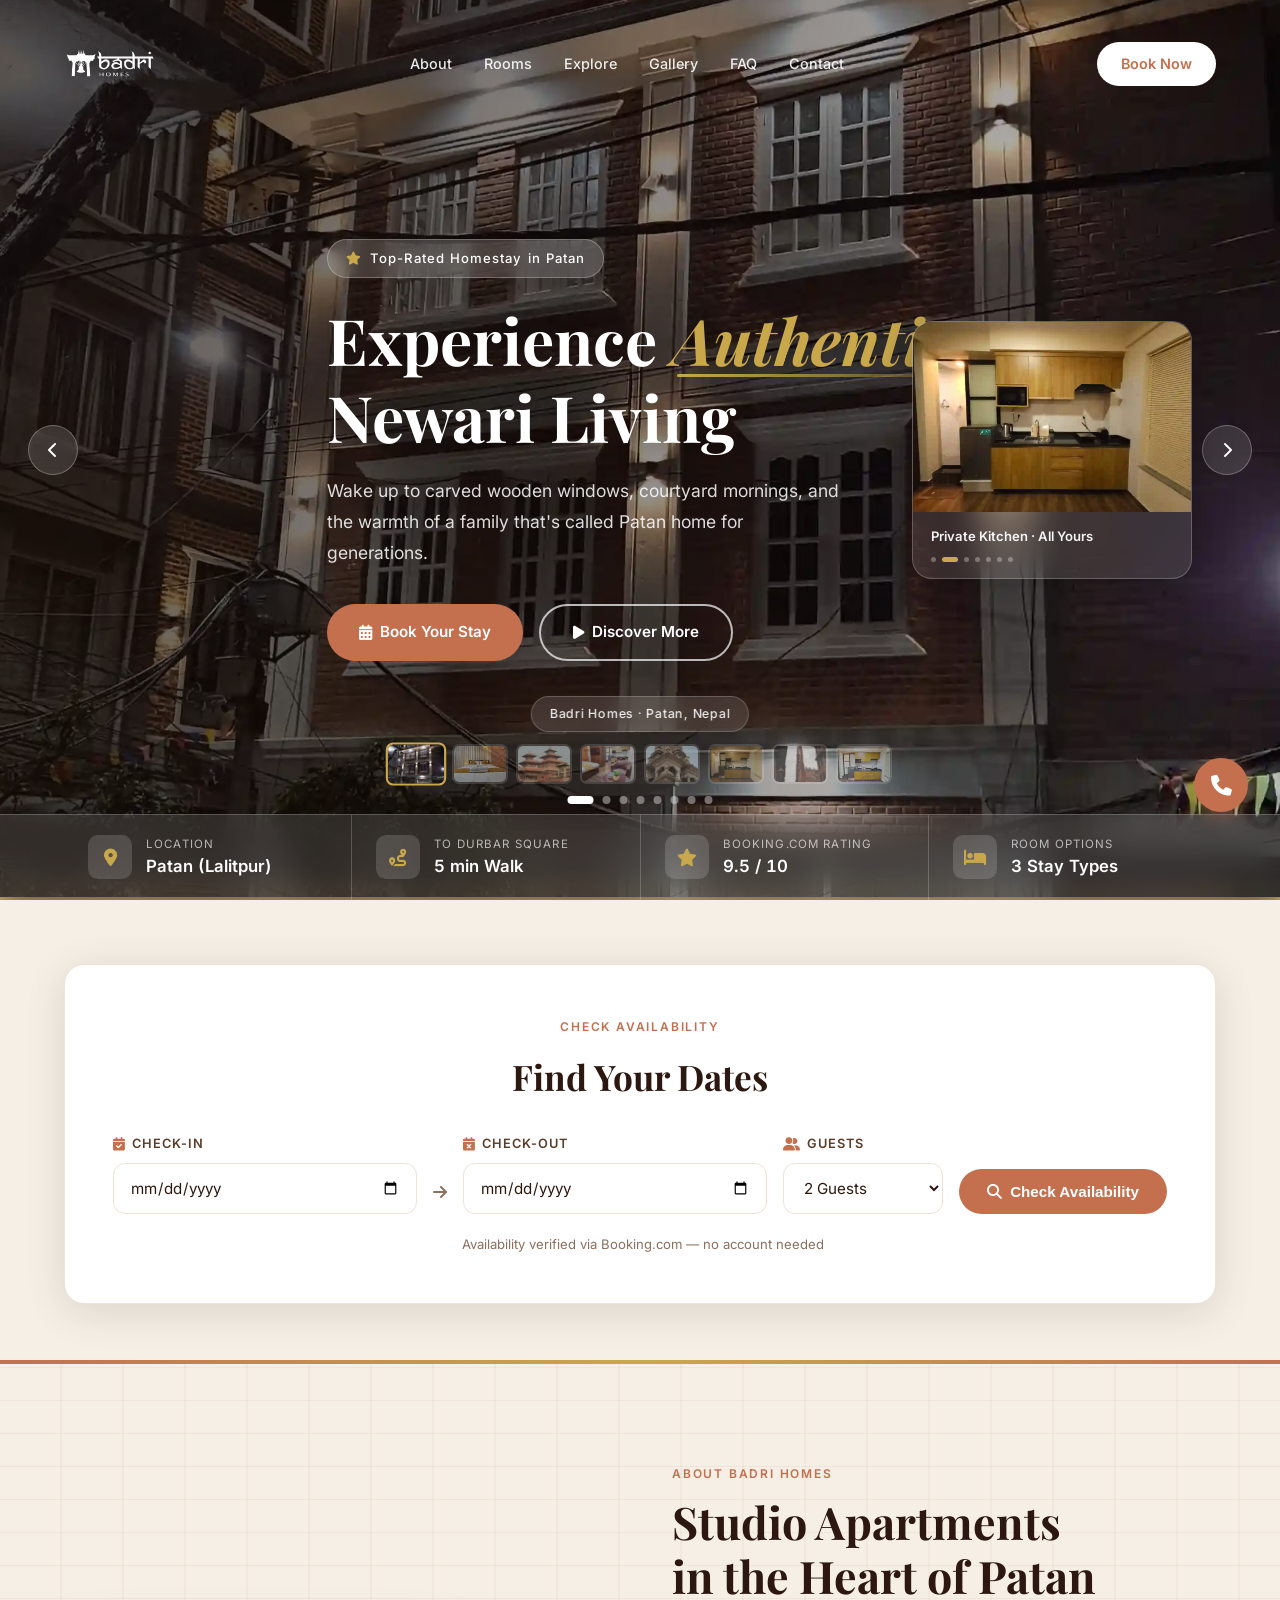
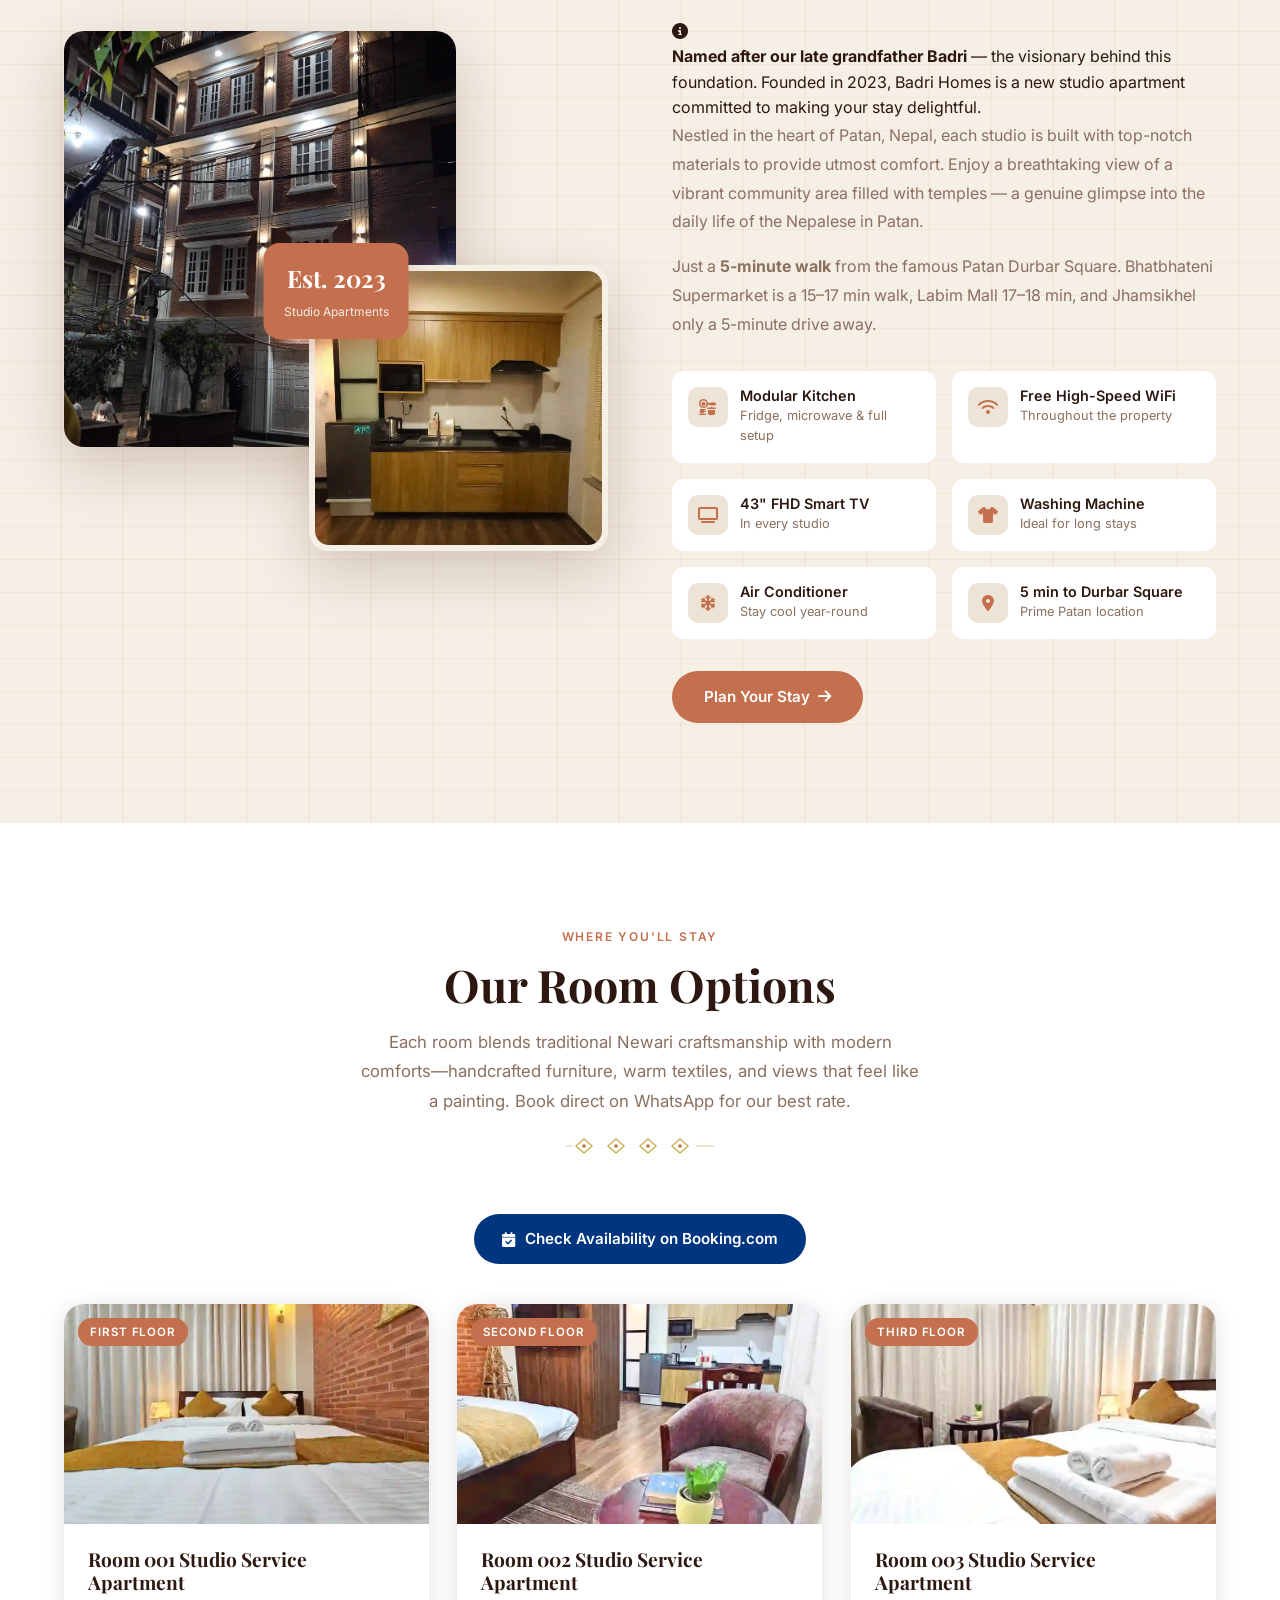
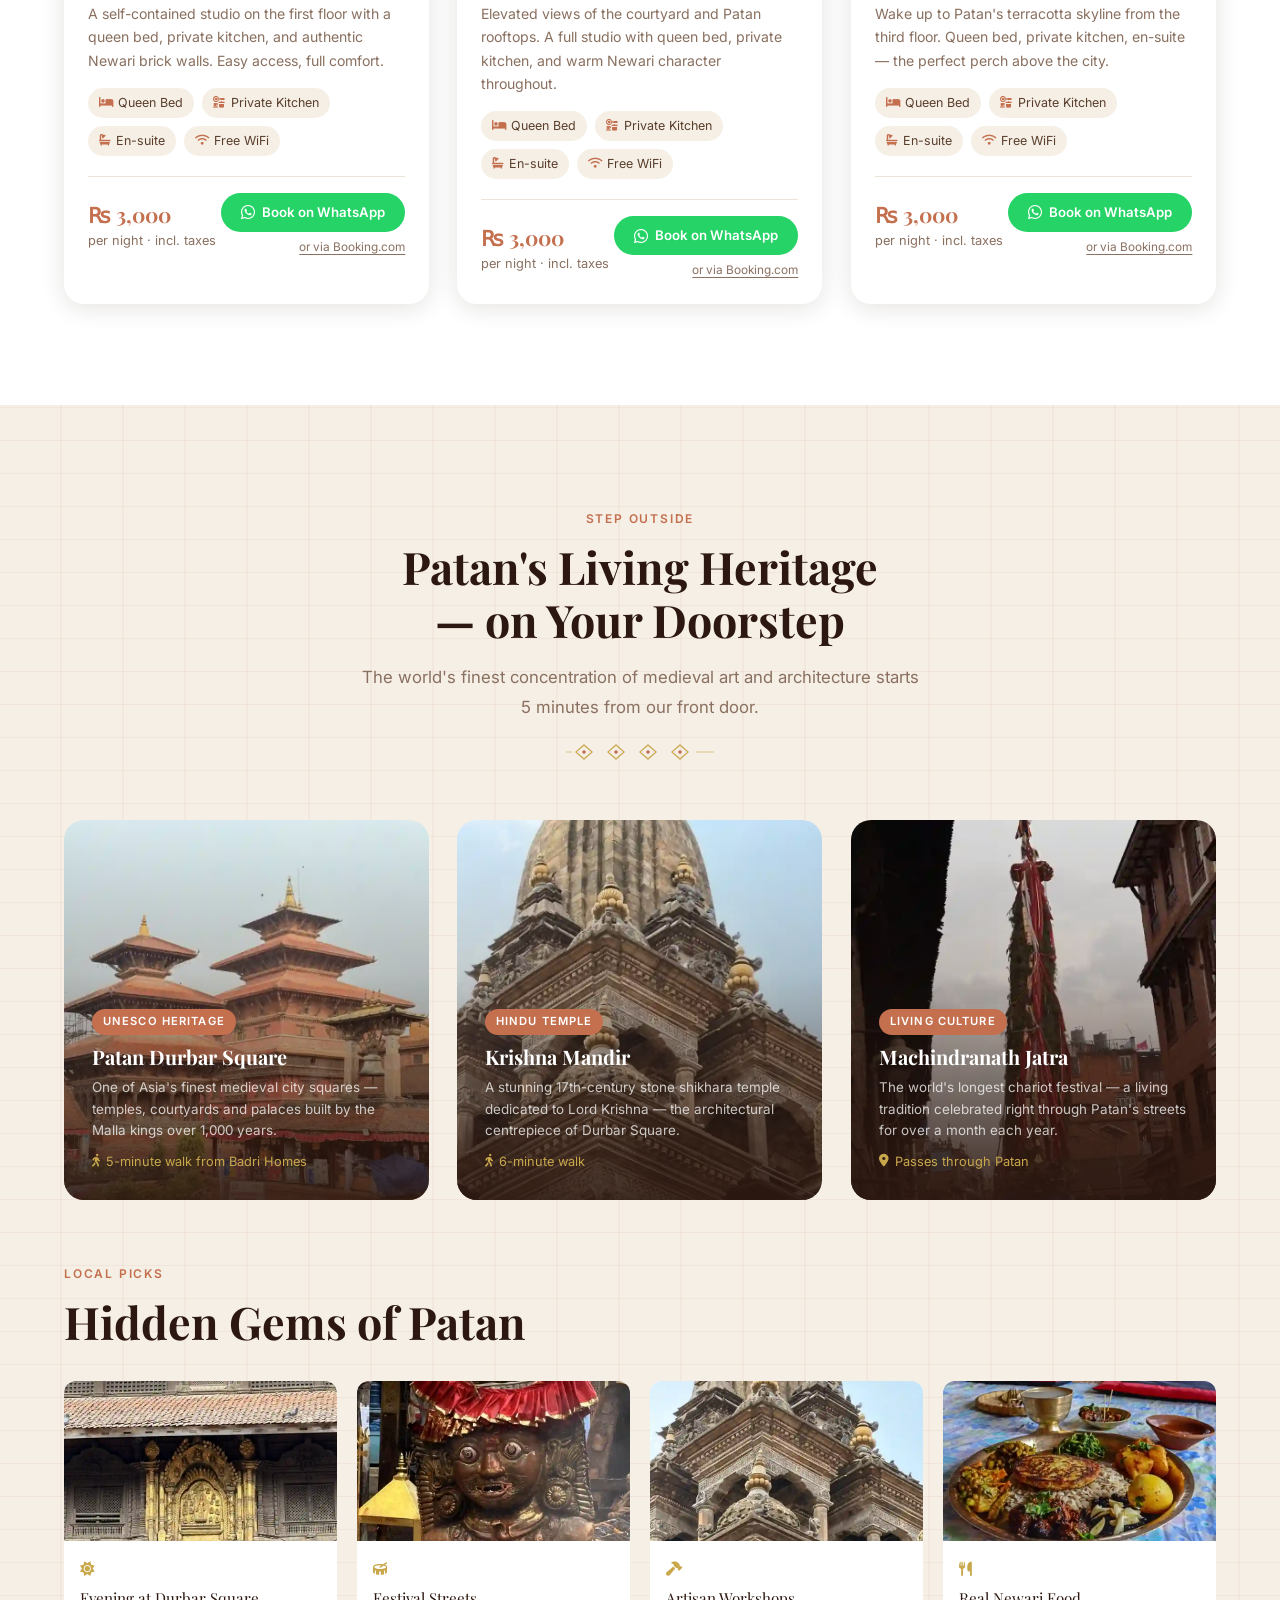
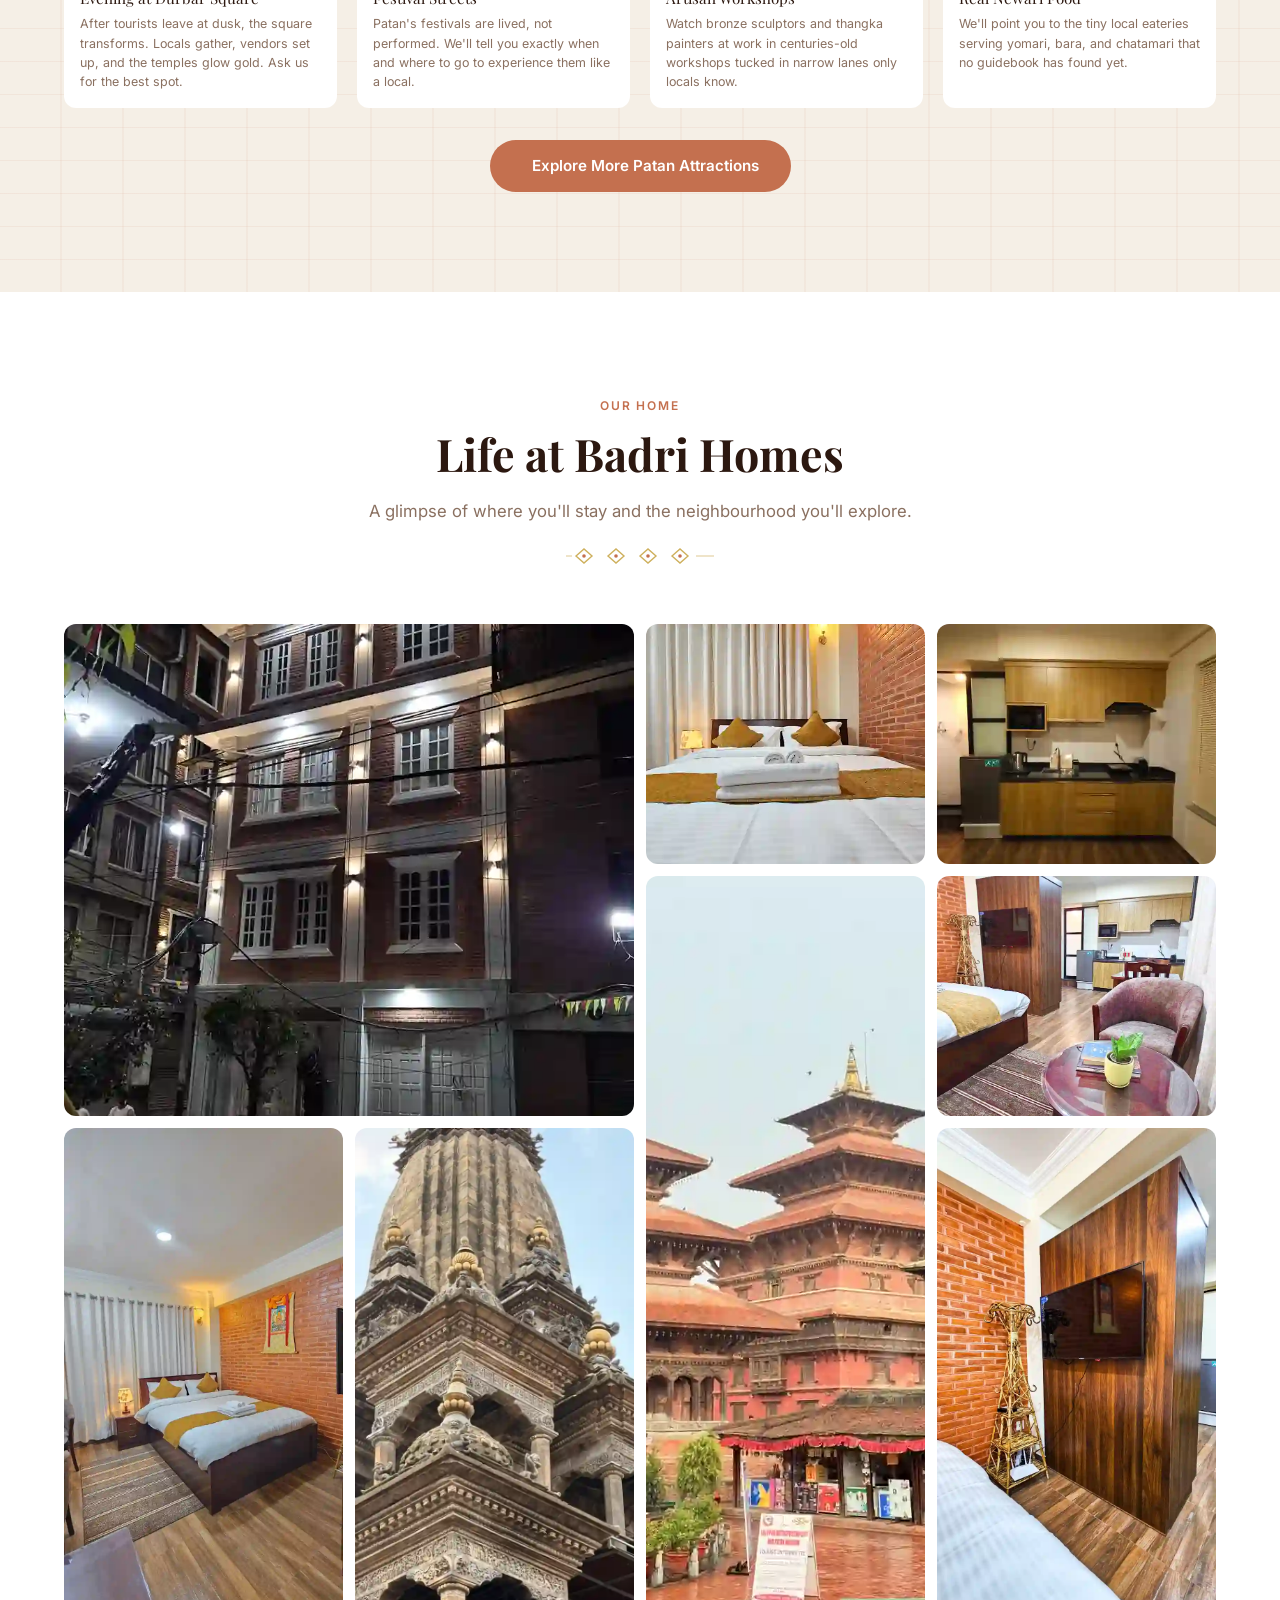
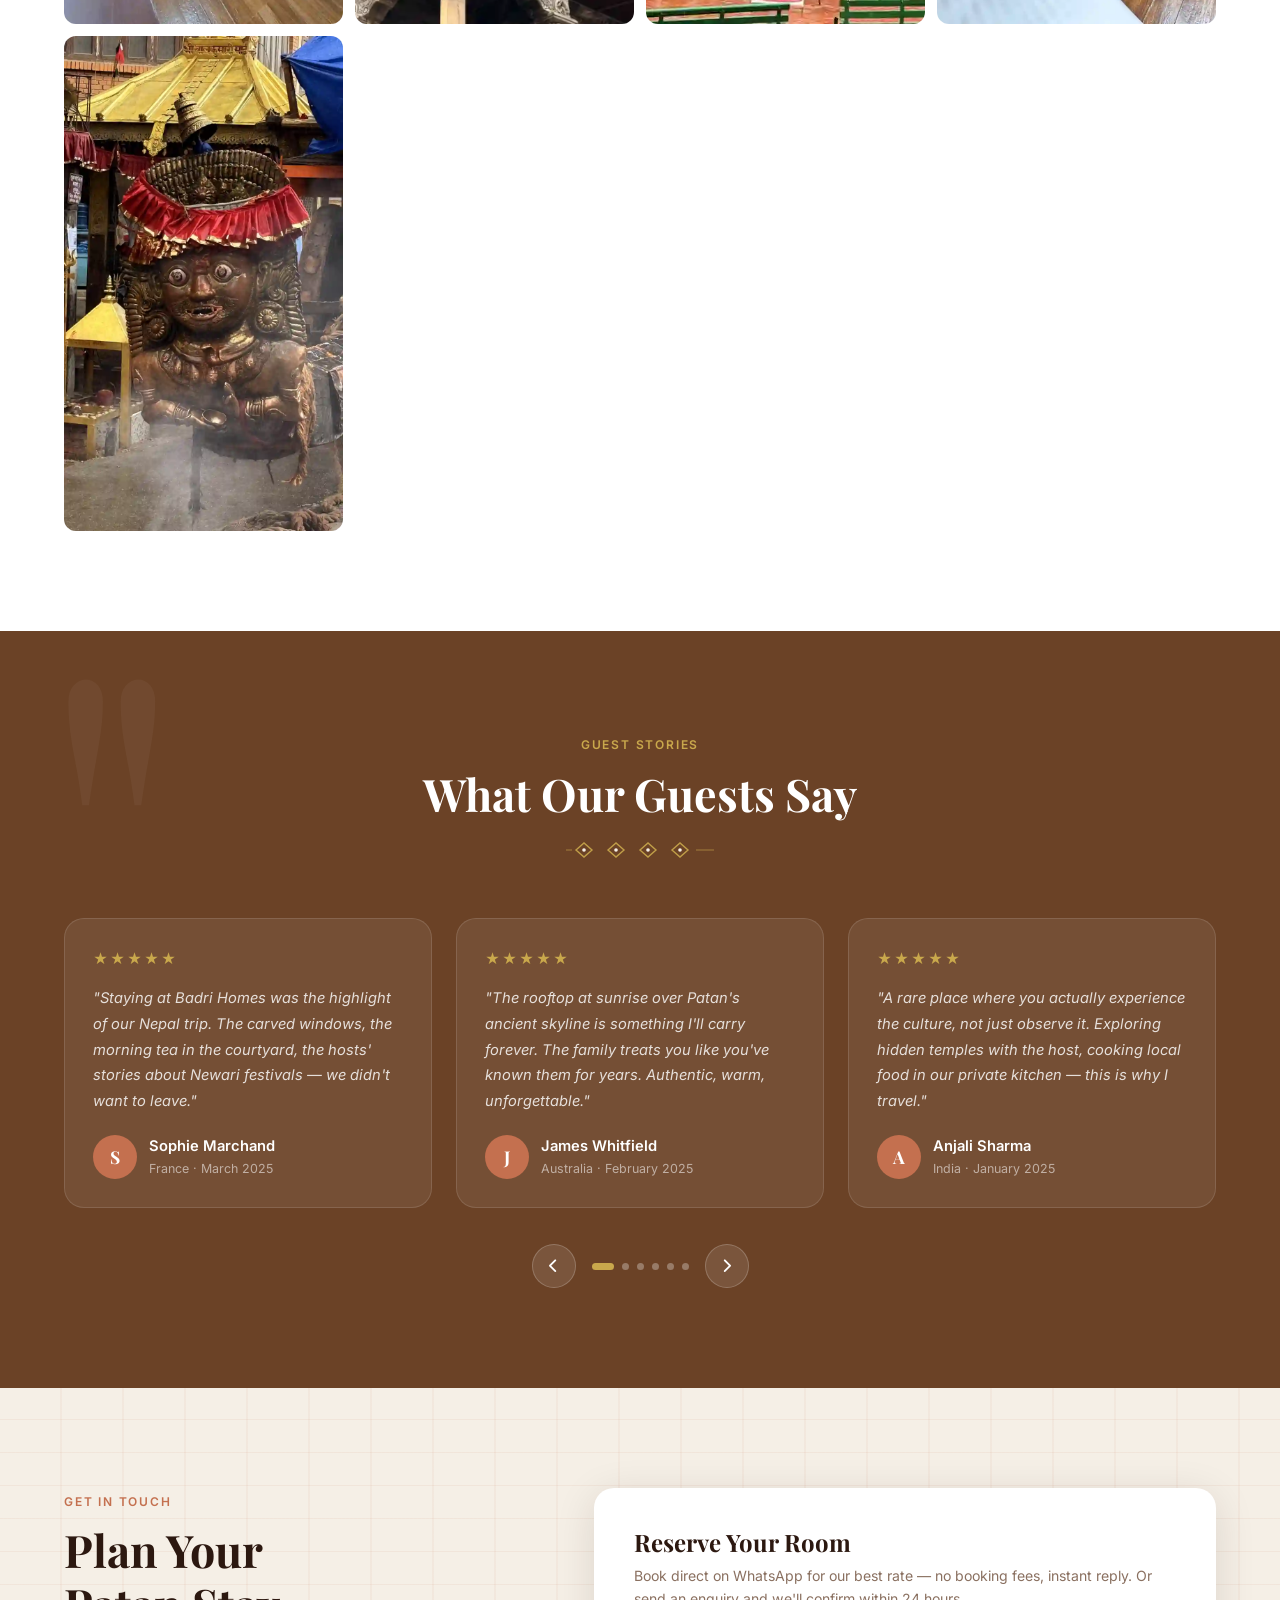
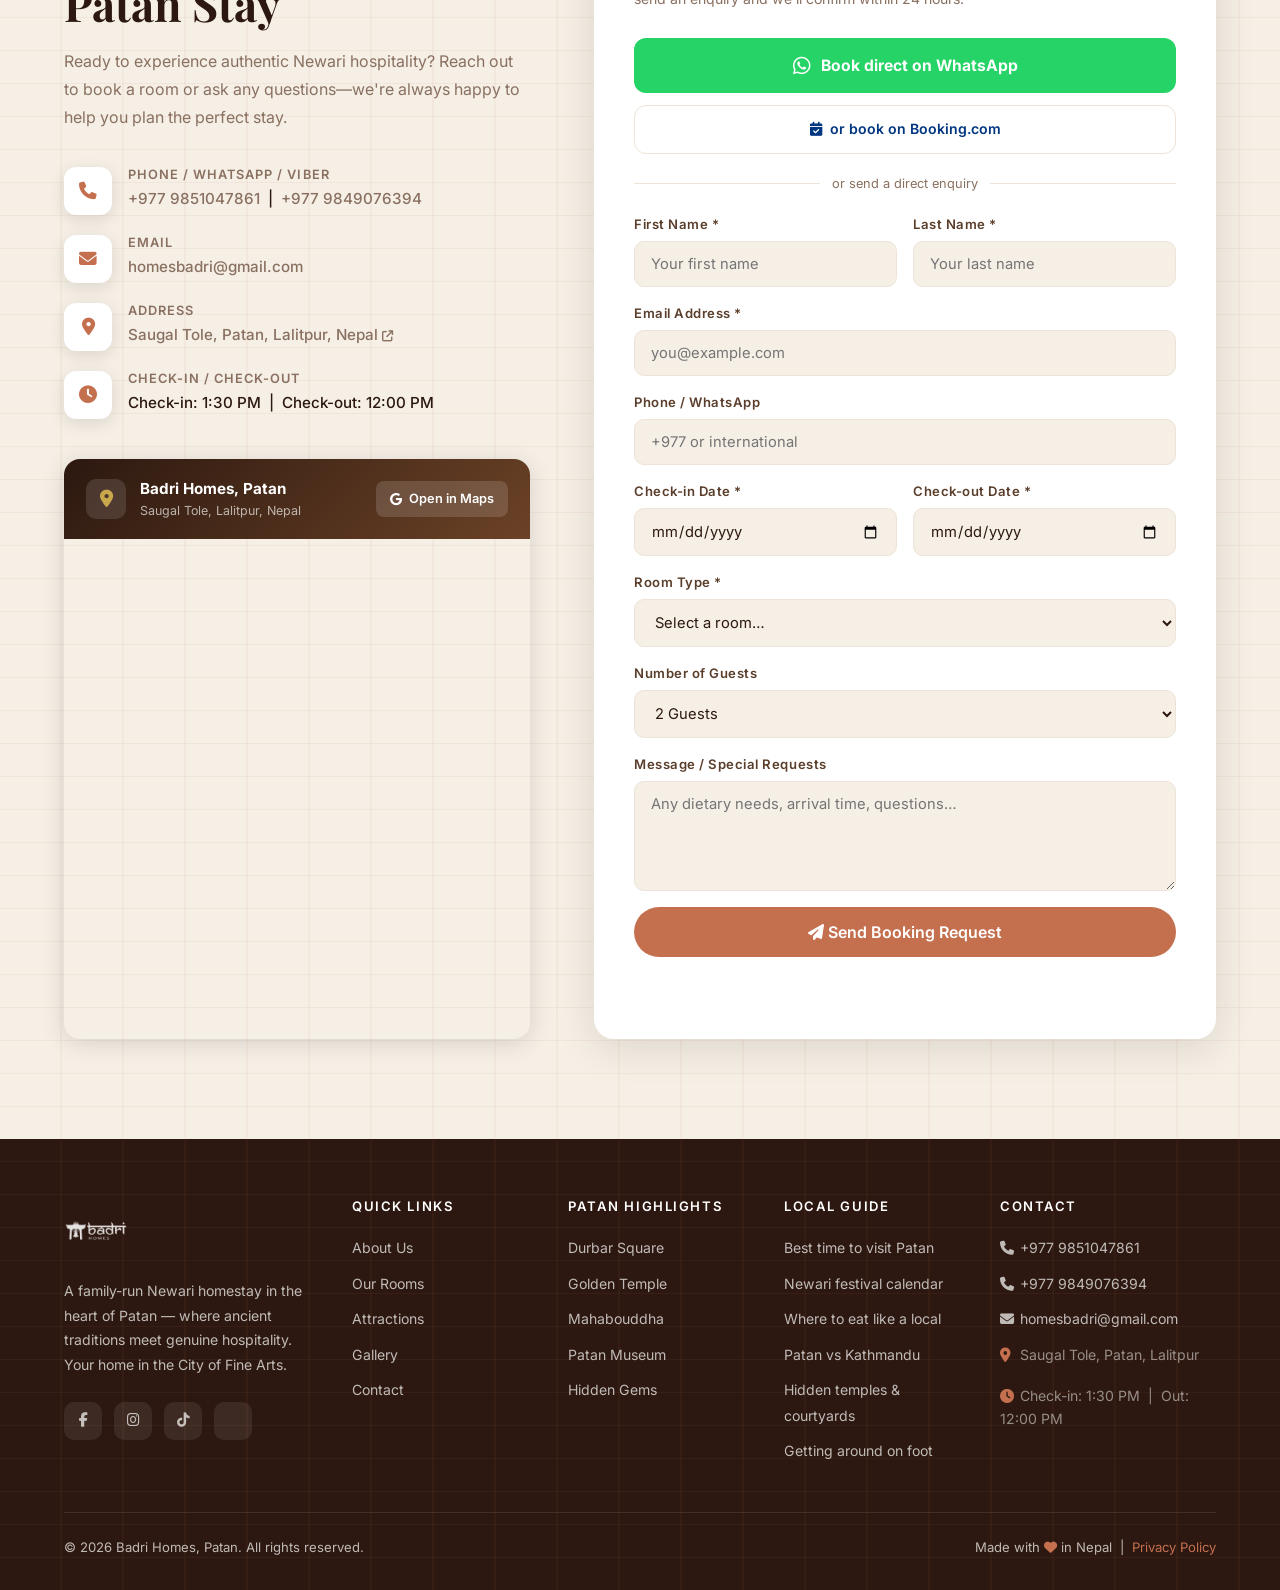
==== commit 767bc502: "Fix: enforce www redirect and align all canonicals to www.badrihomes.com - Add explicit 301 redirect" ====
--- a/index.html
+++ b/index.html
@@ -10,7 +10,7 @@
   <meta name="keywords" content="homestay in Patan, Newari homestay Nepal, accommodation near Patan Durbar Square, Badri Homes Lalitpur, guesthouse Patan Nepal, budget hotel Patan, cultural homestay Nepal, studio apartment Patan, where to stay in Patan" />
   <meta name="author" content="Badri Homes" />
   <meta name="robots" content="index, follow" />
-  <link rel="canonical" href="https://badrihomes.com/" />
+  <link rel="canonical" href="https://www.badrihomes.com/" />
   <link rel="icon" type="image/x-icon" href="/favicon.ico" />
   <link rel="icon" type="image/png" sizes="48x48" href="/favicon.png" />
   <link rel="apple-touch-icon" href="/favicon.png" />
@@ -18,10 +18,10 @@
 
   <!-- Open Graph (Facebook, WhatsApp, LinkedIn) -->
   <meta property="og:type" content="website" />
-  <meta property="og:url" content="https://badrihomes.com/" />
+  <meta property="og:url" content="https://www.badrihomes.com/" />
   <meta property="og:title" content="Badri Homes – Authentic Newari Homestay in Patan, Nepal" />
   <meta property="og:description" content="Family-run Newari homestay 5 minutes walk from Patan Durbar Square. Private studios with kitchens, AC, Wi-Fi. Rated 9.5/10 on Booking.com. Book direct and save." />
-  <meta property="og:image" content="https://badrihomes.com/og-image.jpg" />
+  <meta property="og:image" content="https://www.badrihomes.com/og-image.jpg" />
   <meta property="og:site_name" content="Badri Homes" />
   <meta property="og:image:width" content="1200" />
   <meta property="og:image:height" content="630" />
@@ -37,7 +37,7 @@
   <meta name="twitter:card" content="summary_large_image" />
   <meta name="twitter:title" content="Badri Homes – Authentic Newari Homestay in Patan, Nepal" />
   <meta name="twitter:description" content="Family-run Newari homestay 5 min from Patan Durbar Square. Private studios, free Wi-Fi, fully equipped kitchen. Rated 9.5/10." />
-  <meta name="twitter:image" content="https://badrihomes.com/og-image.jpg" />
+  <meta name="twitter:image" content="https://www.badrihomes.com/og-image.jpg" />
 
   <!-- Geo tags -->
   <meta name="geo.region" content="NP-BA" />
@@ -120,9 +120,9 @@
     "checkInTime": "13:30",
     "checkOutTime": "12:00",
     "image": [
-      "https://badrihomes.com/assets/img/building.webp",
-      "https://badrihomes.com/assets/img/room.webp",
-      "https://badrihomes.com/assets/img/kitchen.webp"
+      "https://www.badrihomes.com/assets/img/building.webp",
+      "https://www.badrihomes.com/assets/img/room.webp",
+      "https://www.badrihomes.com/assets/img/kitchen.webp"
     ]
   }
   </script>
@@ -133,7 +133,7 @@
     "@context": "https://schema.org",
     "@type": "LocalBusiness",
     "name": "Badri Homes",
-    "image": "https://badrihomes.com/assets/img/building.webp",
+    "image": "https://www.badrihomes.com/assets/img/building.webp",
     "description": "Authentic Newari homestay in Patan with private studio apartments, fully equipped kitchens, and modern amenities.",
     "url": "https://badrihomes.com",
     "telephone": "+9779851047861",
@@ -227,19 +227,19 @@
         "@type": "ListItem",
         "position": 1,
         "name": "Home",
-        "item": "https://badrihomes.com/"
+        "item": "https://www.badrihomes.com/"
       },
       {
         "@type": "ListItem",
         "position": 2,
         "name": "Book Now",
-        "item": "https://badrihomes.com/book.html"
+        "item": "https://www.badrihomes.com/book.html"
       },
       {
         "@type": "ListItem",
         "position": 3,
         "name": "FAQ",
-        "item": "https://badrihomes.com/faq.html"
+        "item": "https://www.badrihomes.com/faq.html"
       }
     ]
   }
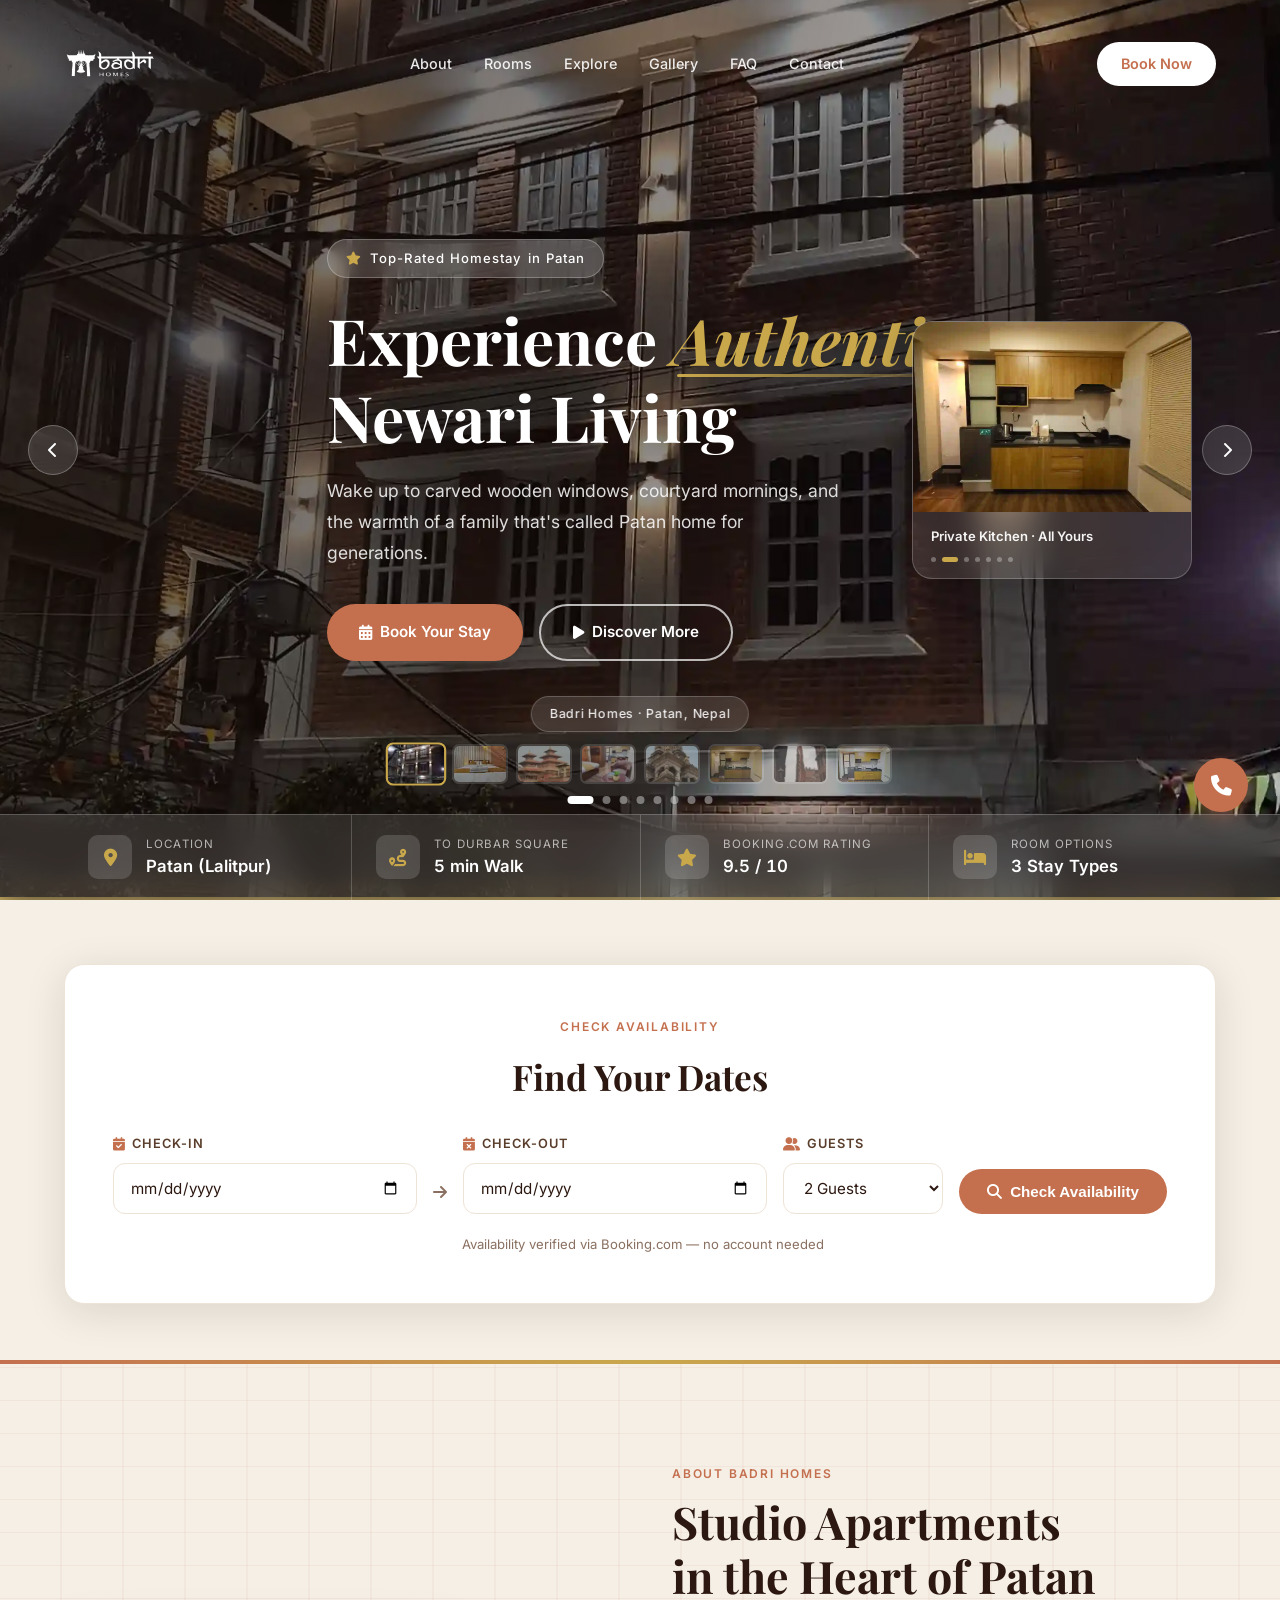
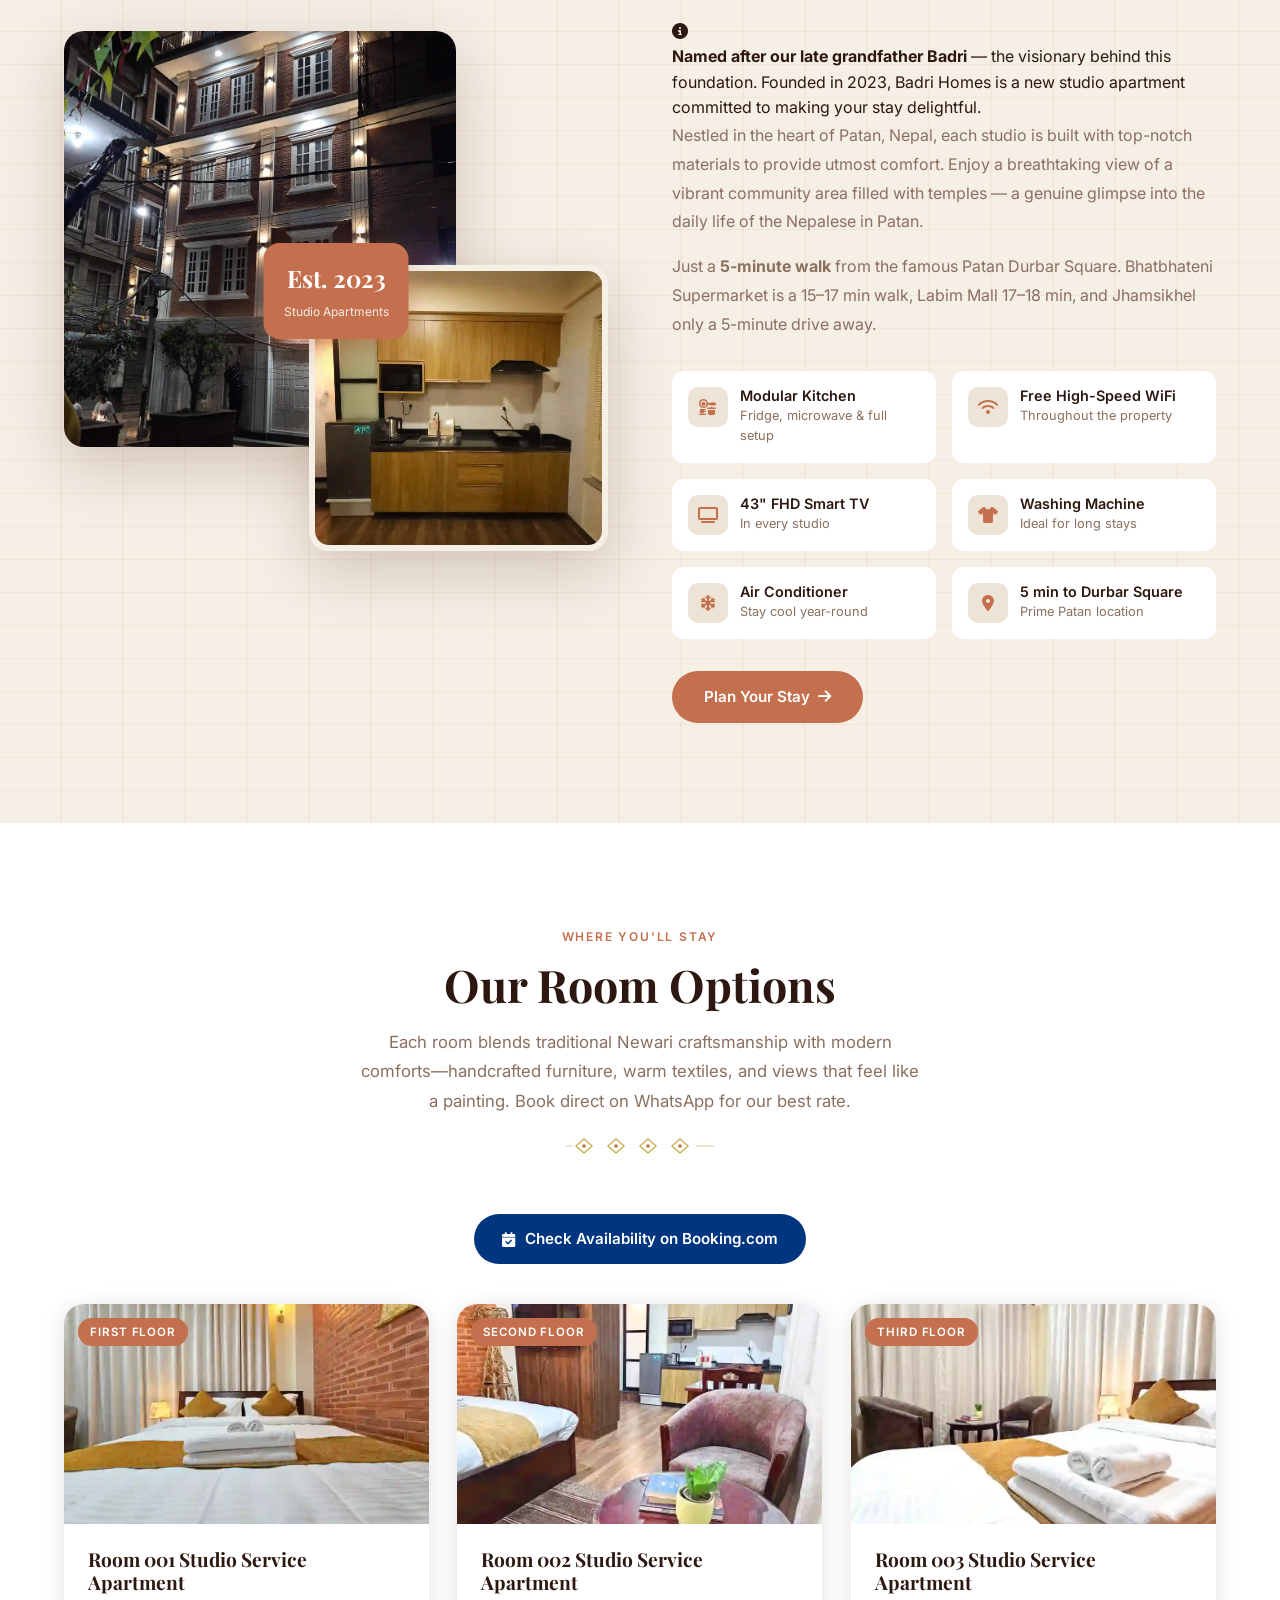
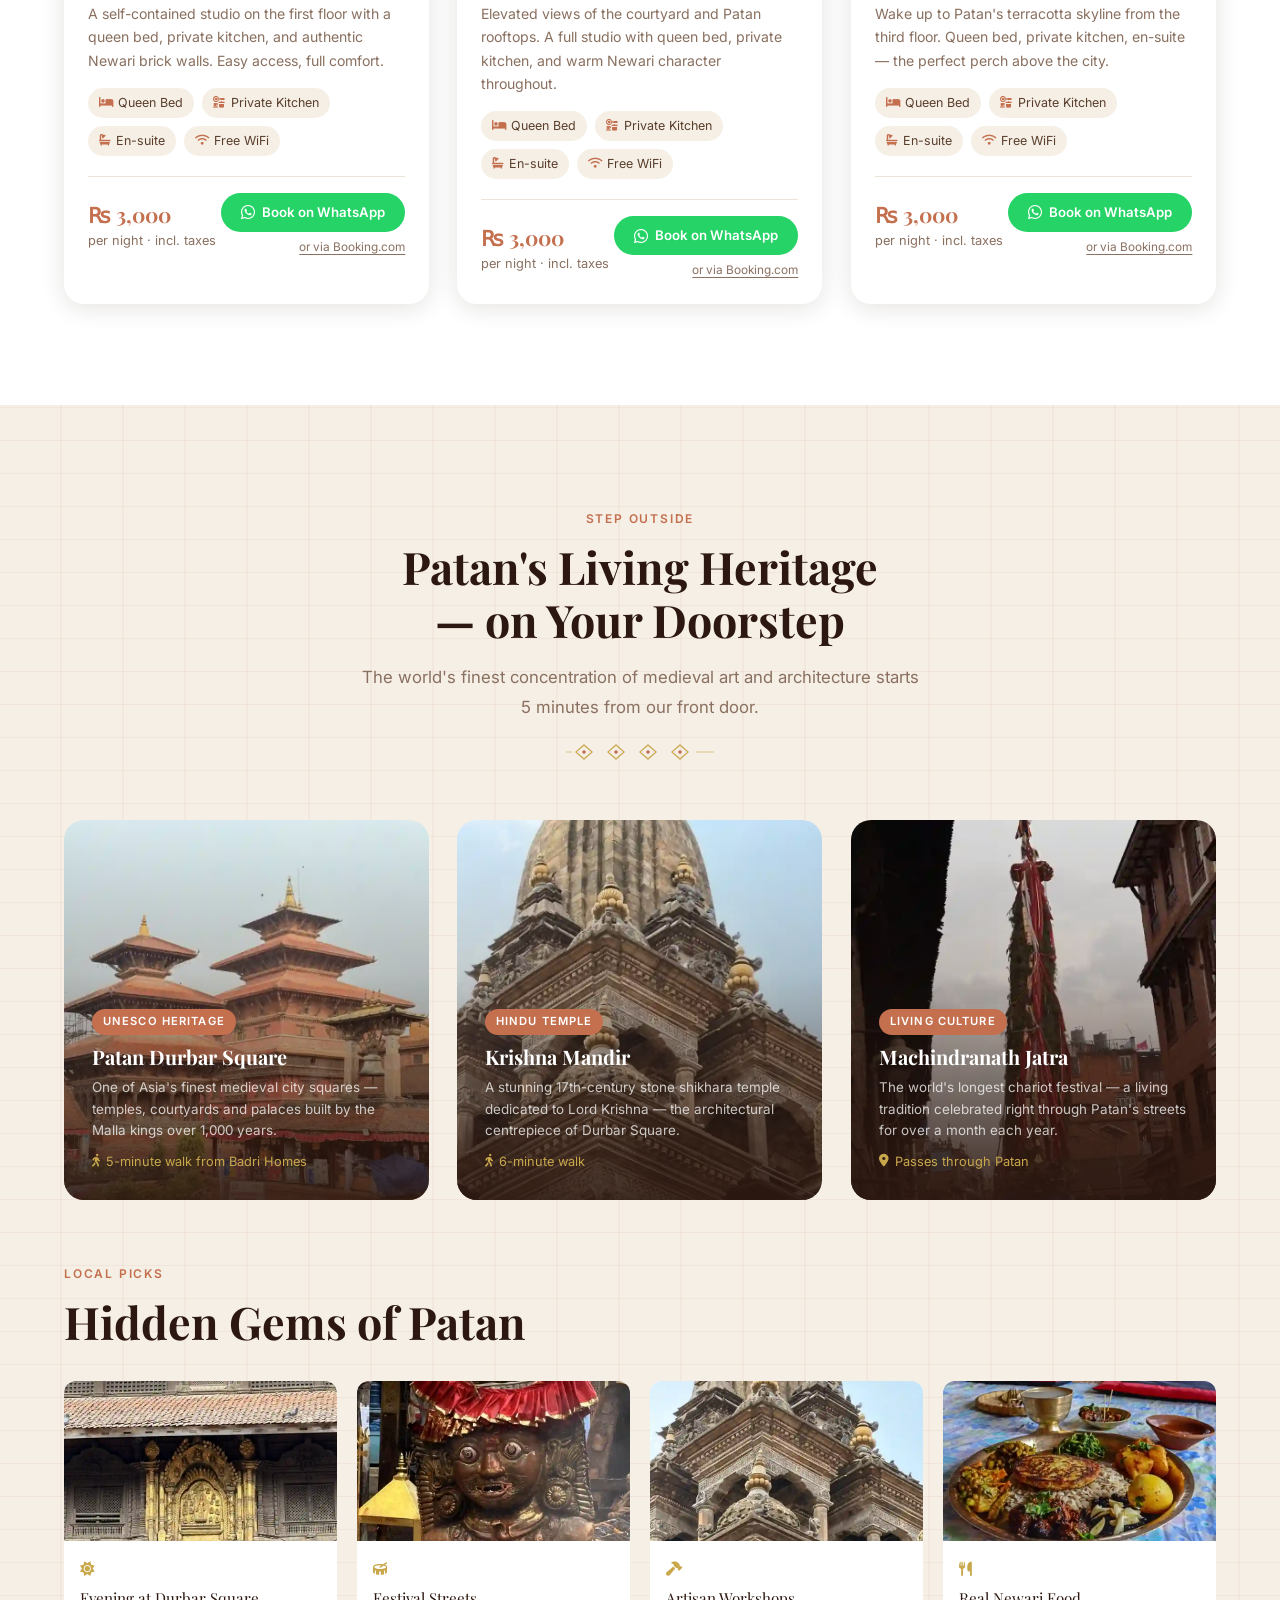
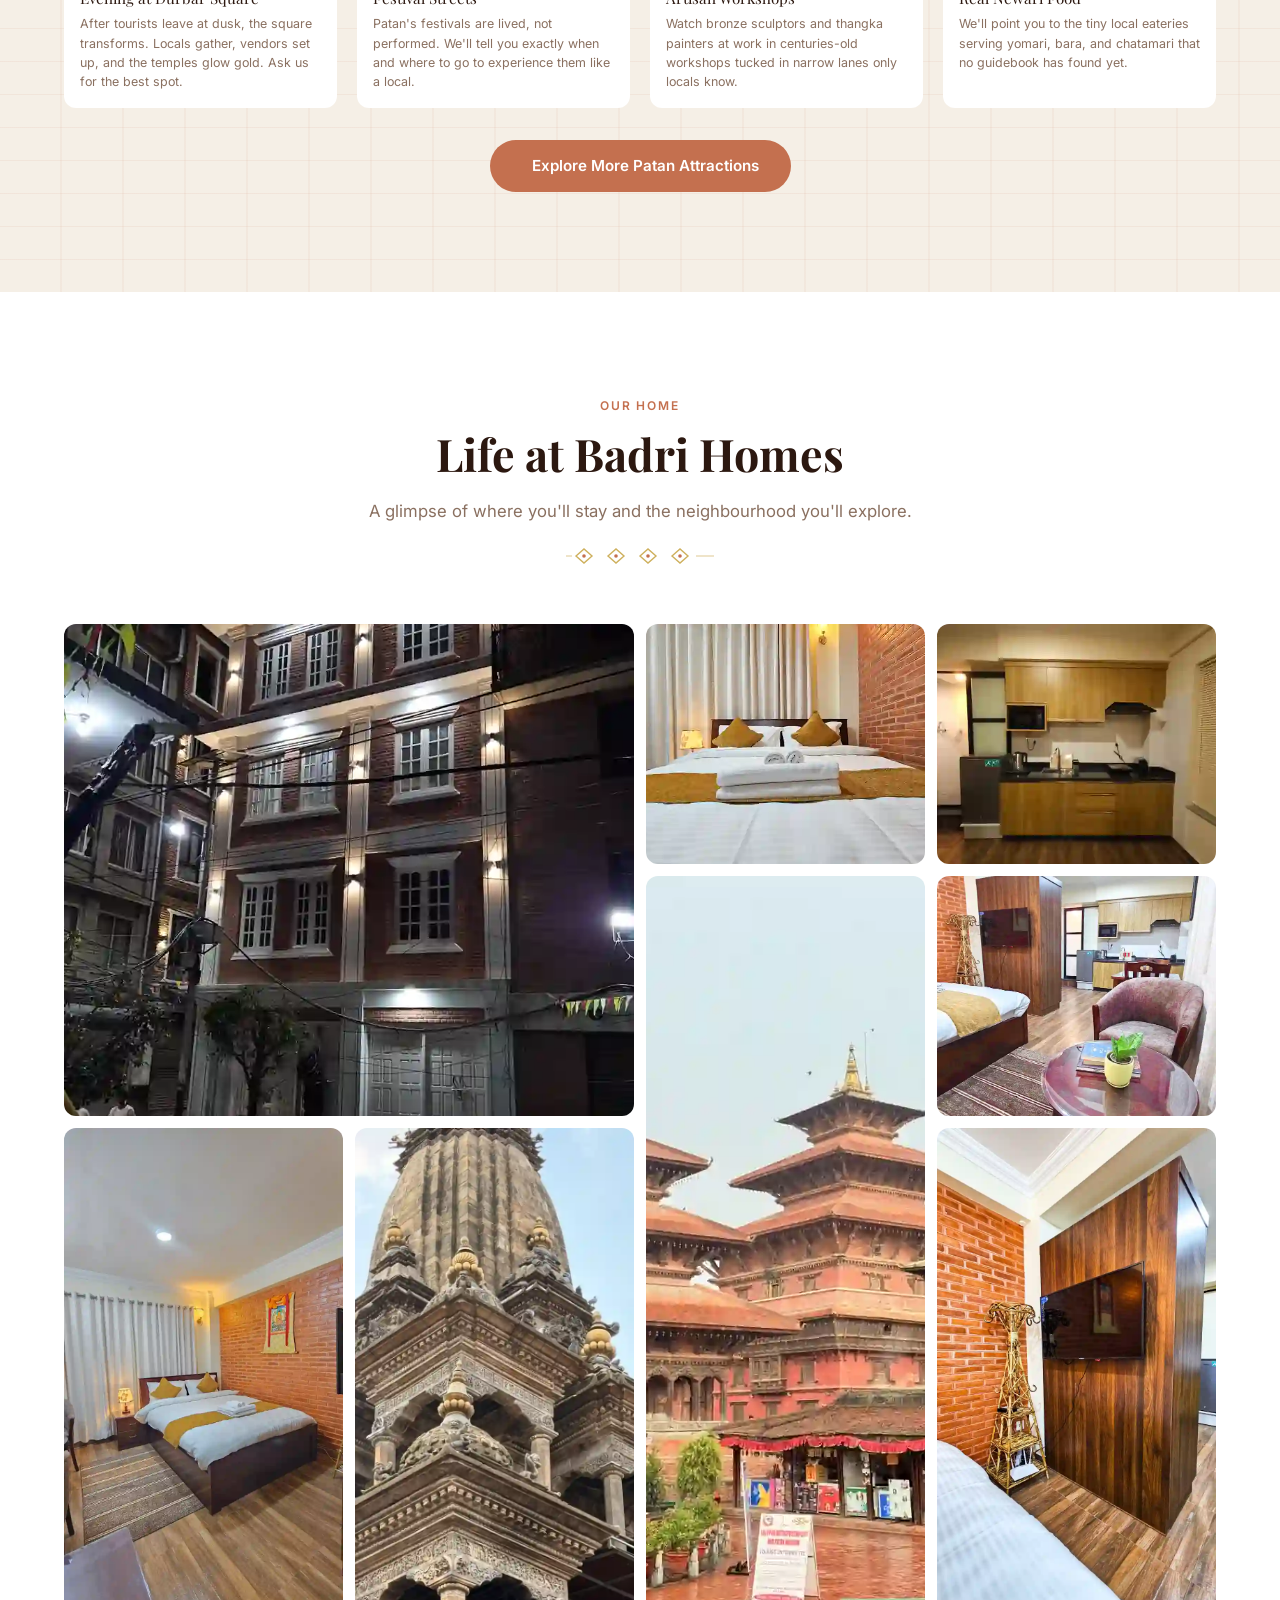
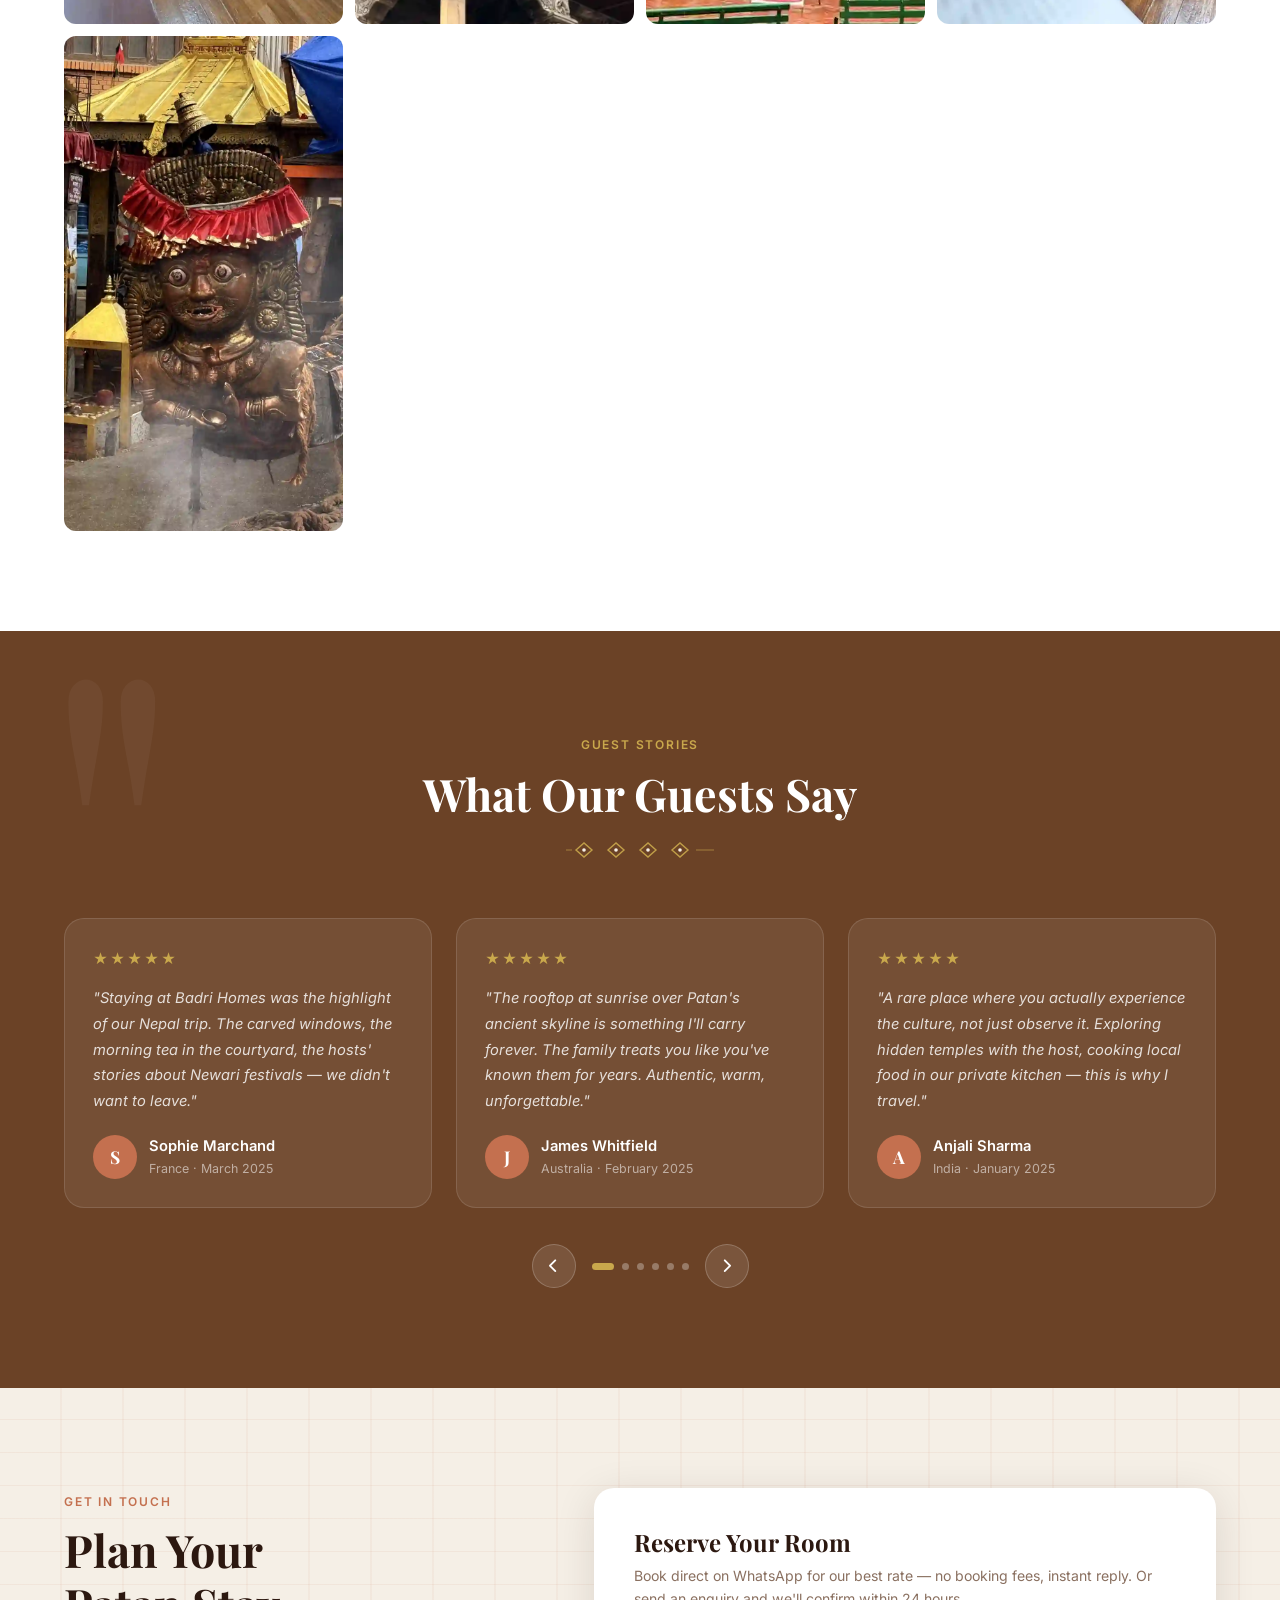
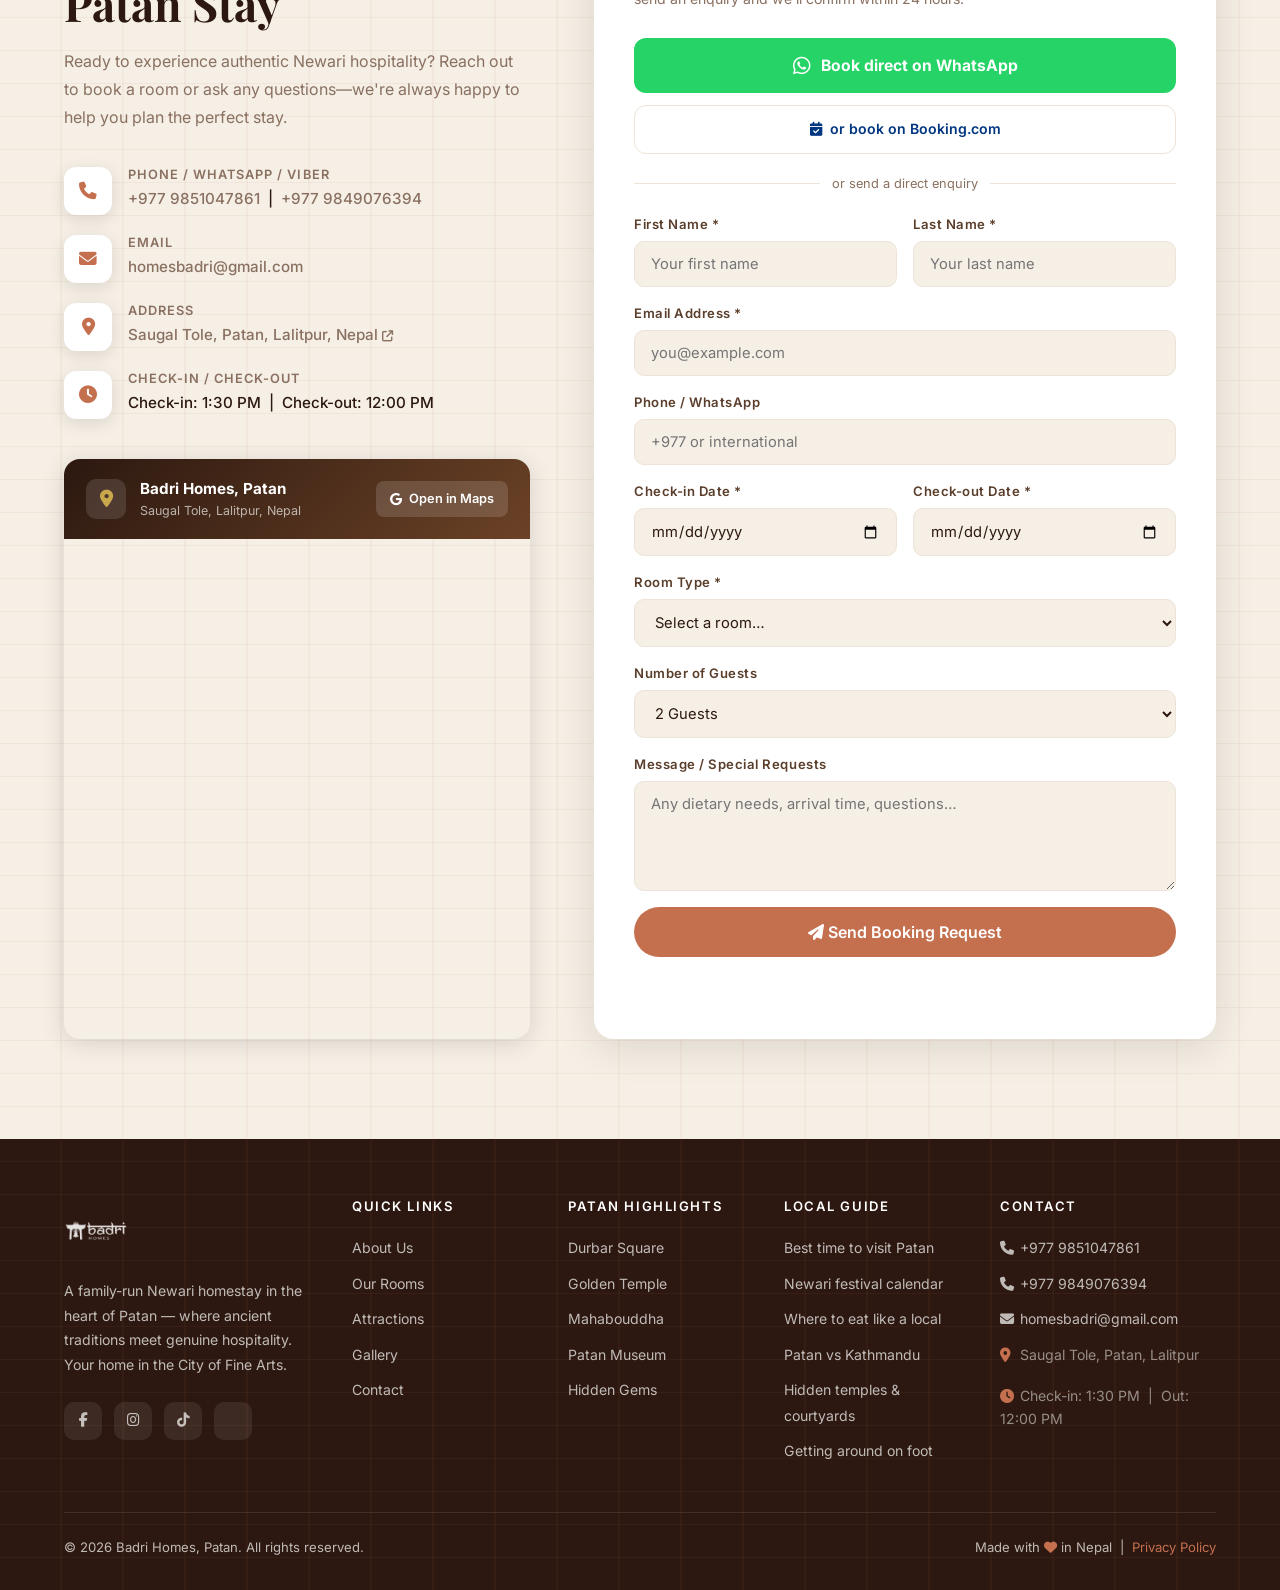
==== commit 69883ef1: "Enable clean URLs: remove .html extensions - Set cleanUrls: true in vercel.json (Vercel auto-strips " ====
--- a/index.html
+++ b/index.html
@@ -299,10 +299,10 @@
         <li><a href="#rooms">Rooms</a></li>
         <li><a href="#attractions">Explore</a></li>
         <li><a href="#gallery">Gallery</a></li>
-        <li><a href="faq.html">FAQ</a></li>
+        <li><a href="/faq">FAQ</a></li>
         <li><a href="#contact">Contact</a></li>
       </ul>
-      <a href="book.html" class="btn nav-cta">Book Now</a>
+      <a href="/book" class="btn nav-cta">Book Now</a>
       <button class="hamburger" id="hamburger" aria-label="Open menu" aria-expanded="false" aria-controls="mobileMenu">
         <span></span><span></span><span></span>
       </button>
@@ -318,9 +318,9 @@
       <a href="#rooms" onclick="closeMobile()"><i class="fa-solid fa-bed"></i><span>Rooms</span></a>
       <a href="#attractions" onclick="closeMobile()"><i class="fa-solid fa-map-location-dot"></i><span>Explore Patan</span></a>
       <a href="#gallery" onclick="closeMobile()"><i class="fa-solid fa-images"></i><span>Gallery</span></a>
-      <a href="faq.html" onclick="closeMobile()"><i class="fa-solid fa-circle-question"></i><span>FAQ</span></a>
+      <a href="/faq" onclick="closeMobile()"><i class="fa-solid fa-circle-question"></i><span>FAQ</span></a>
       <a href="#contact" onclick="closeMobile()"><i class="fa-solid fa-envelope"></i><span>Contact</span></a>
-      <a href="book.html" class="mobile-book-btn" onclick="closeMobile()"><i class="fa-solid fa-calendar-days"></i><span>Book Your Stay</span></a>
+      <a href="/book" class="mobile-book-btn" onclick="closeMobile()"><i class="fa-solid fa-calendar-days"></i><span>Book Your Stay</span></a>
     </nav>
   </div>
 
@@ -392,7 +392,7 @@
           Wake up to carved wooden windows, courtyard mornings, and the warmth of a family that's called Patan home for generations.
         </p>
         <div class="hero-actions">
-          <a href="book.html" class="btn btn-primary"><i class="fa-solid fa-calendar-days"></i> Book Your Stay</a>
+          <a href="/book" class="btn btn-primary"><i class="fa-solid fa-calendar-days"></i> Book Your Stay</a>
           <a href="#about" class="btn btn-outline"><i class="fa-solid fa-play"></i> Discover More</a>
         </div>
       </div>
@@ -1037,7 +1037,7 @@
       </div>
       <div class="footer-bottom">
         <span>&copy; 2026 Badri Homes, Patan. All rights reserved.</span>
-        <span>Made with <i class="fa-solid fa-heart" style="color:var(--terracotta);"></i> in Nepal &nbsp;|&nbsp; <a href="privacy.html">Privacy Policy</a></span>
+        <span>Made with <i class="fa-solid fa-heart" style="color:var(--terracotta);"></i> in Nepal &nbsp;|&nbsp; <a href="/privacy">Privacy Policy</a></span>
       </div>
     </div>
   </footer>
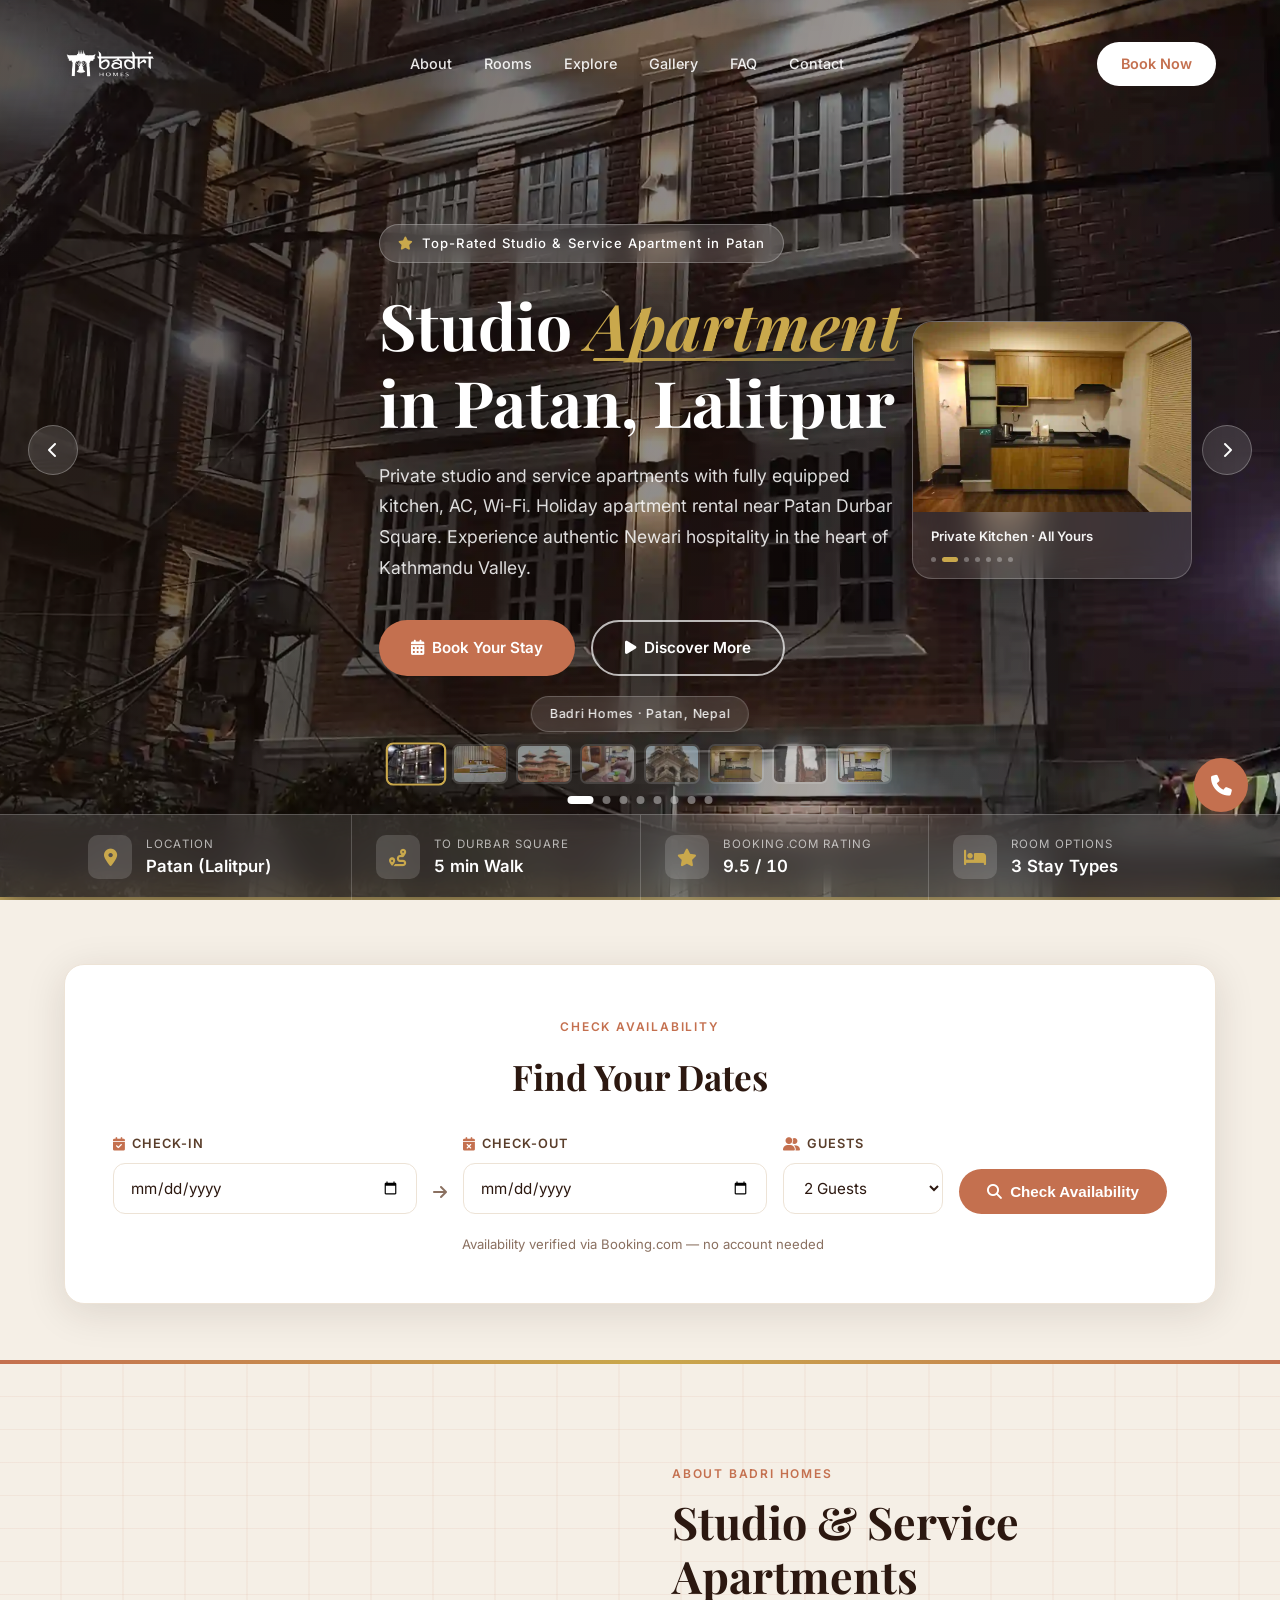
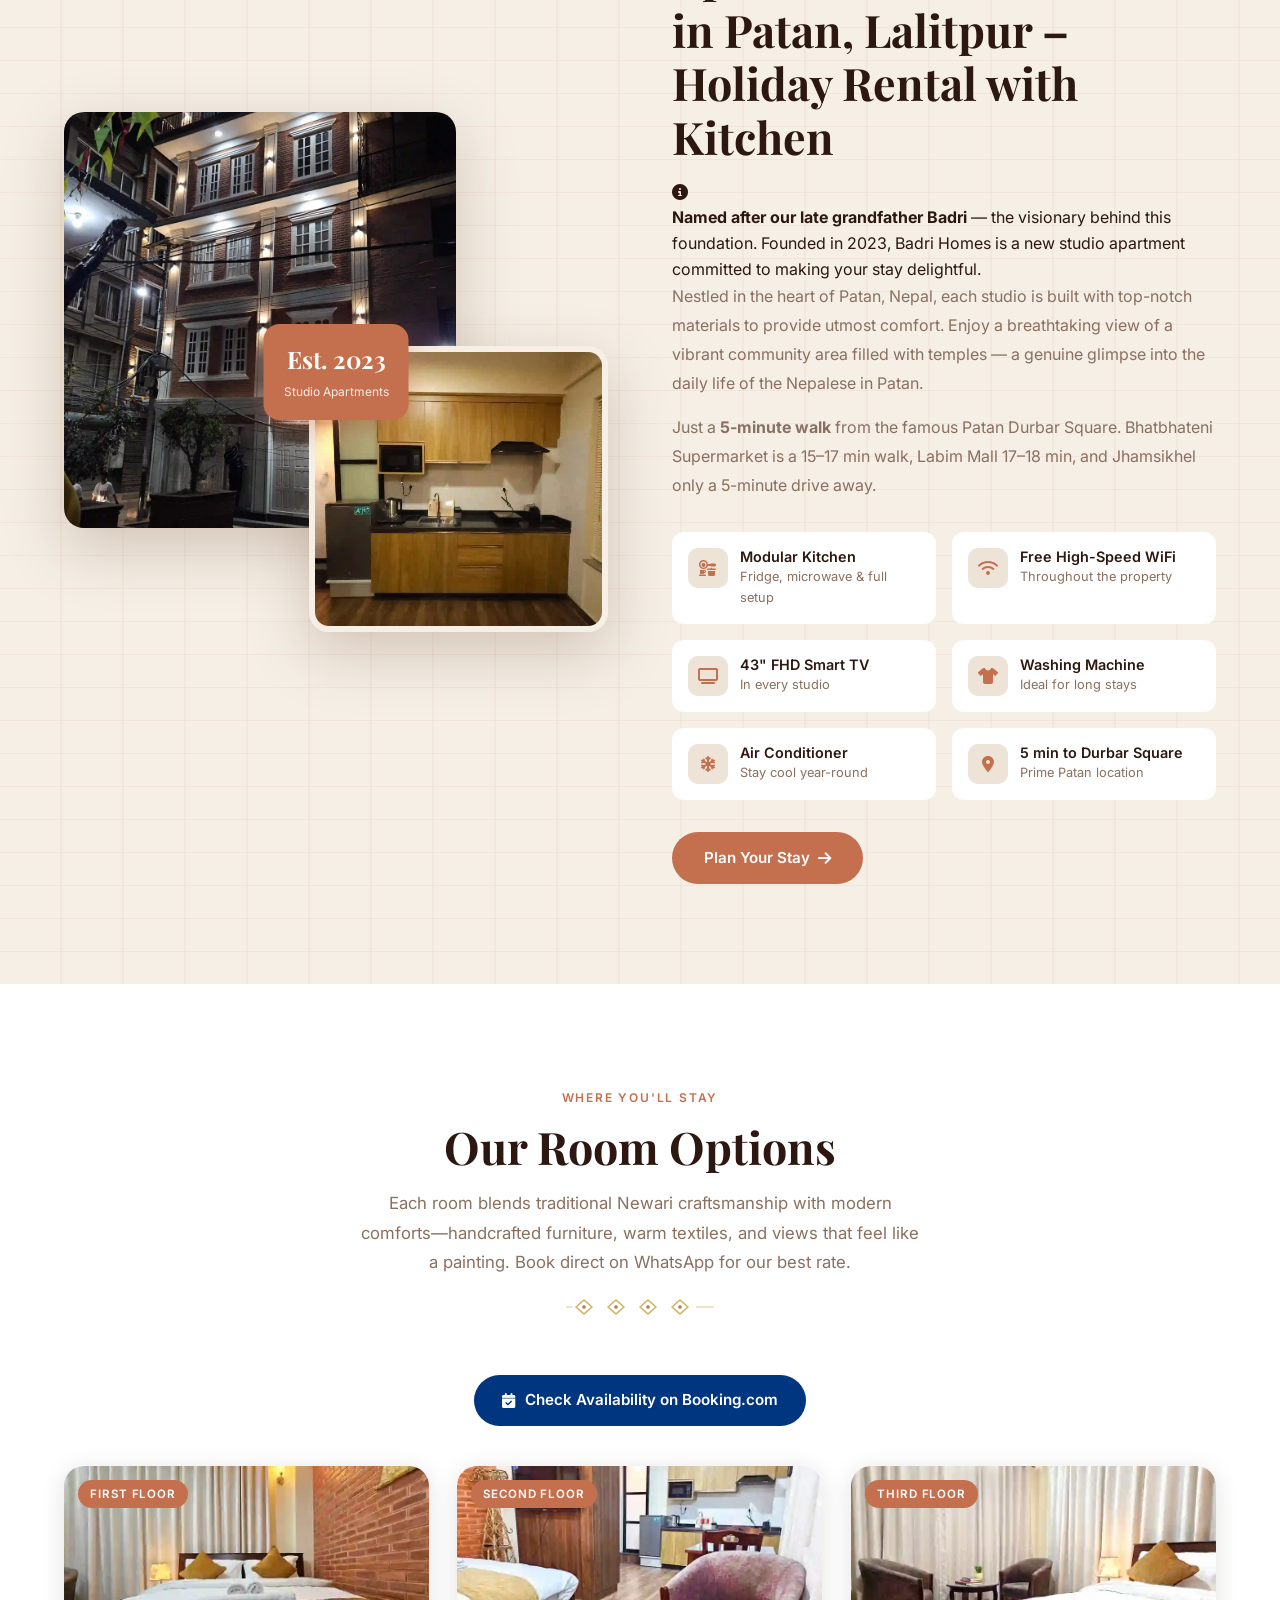
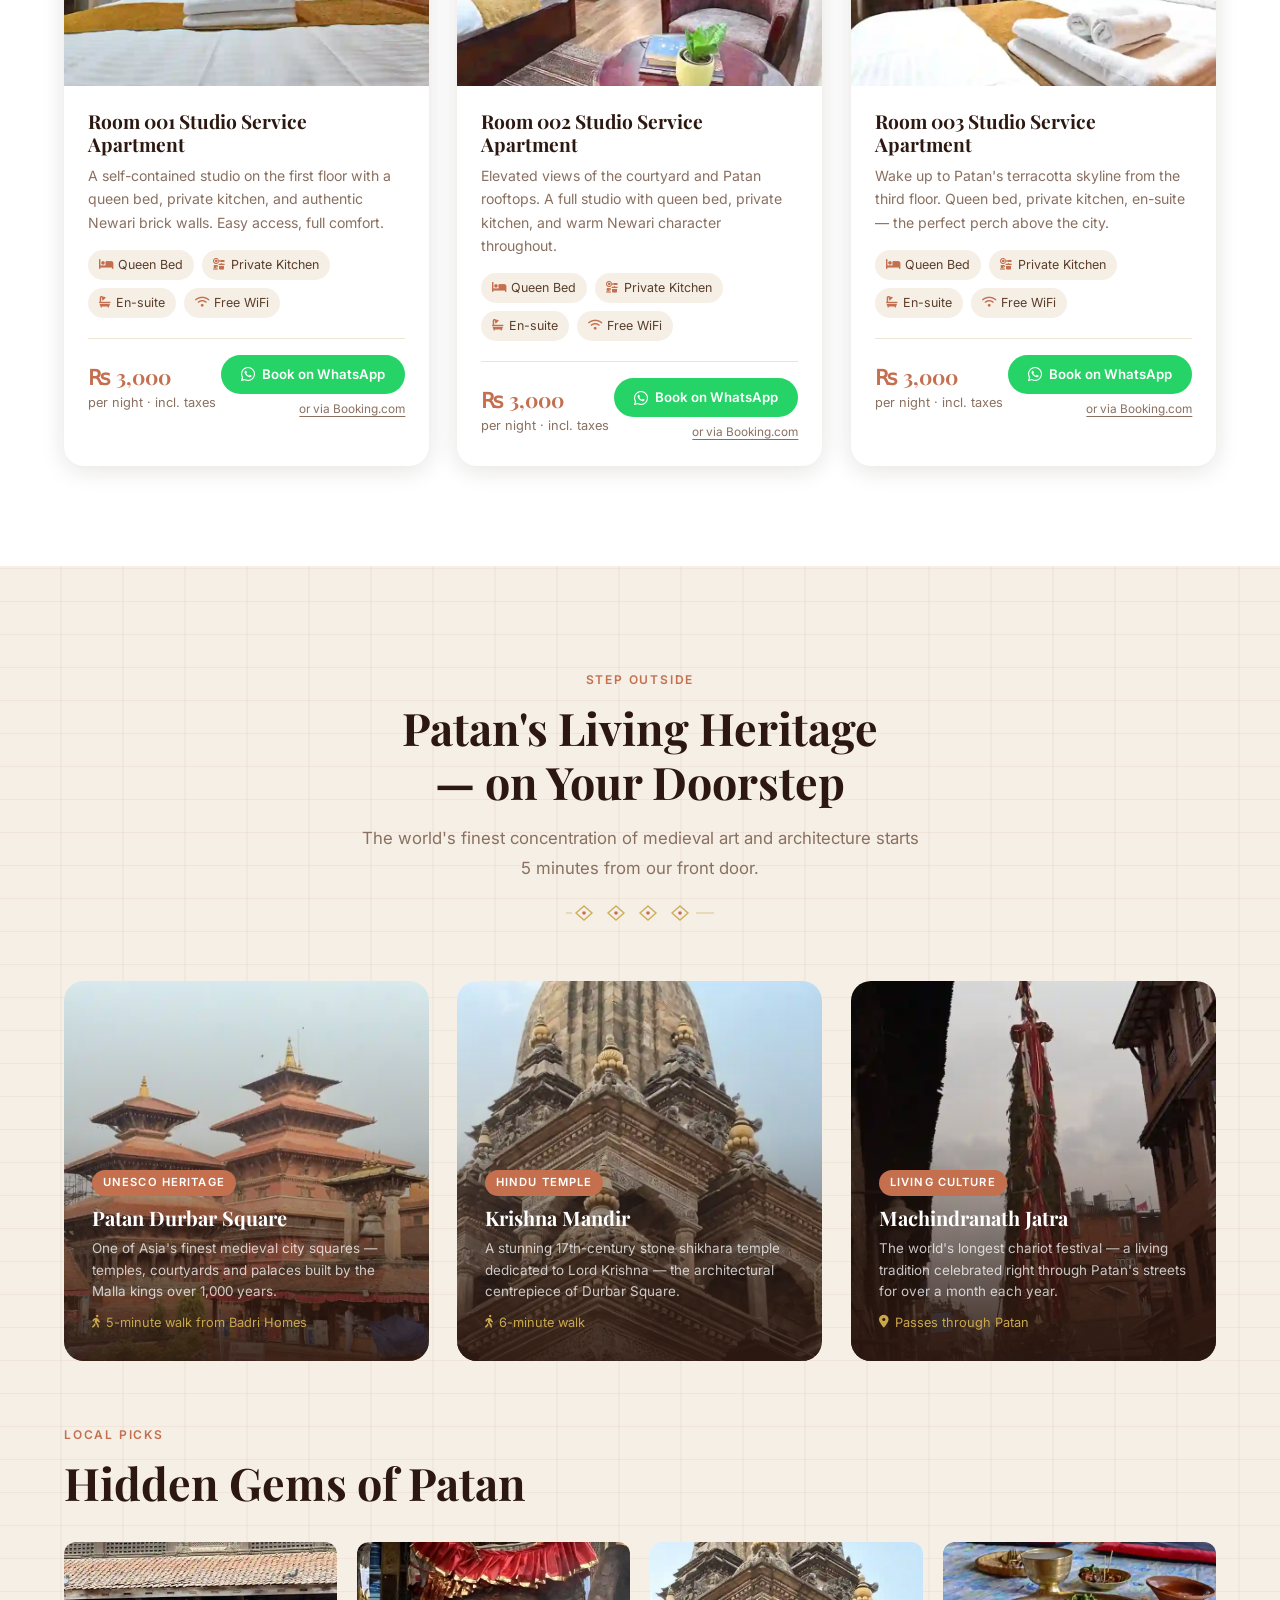
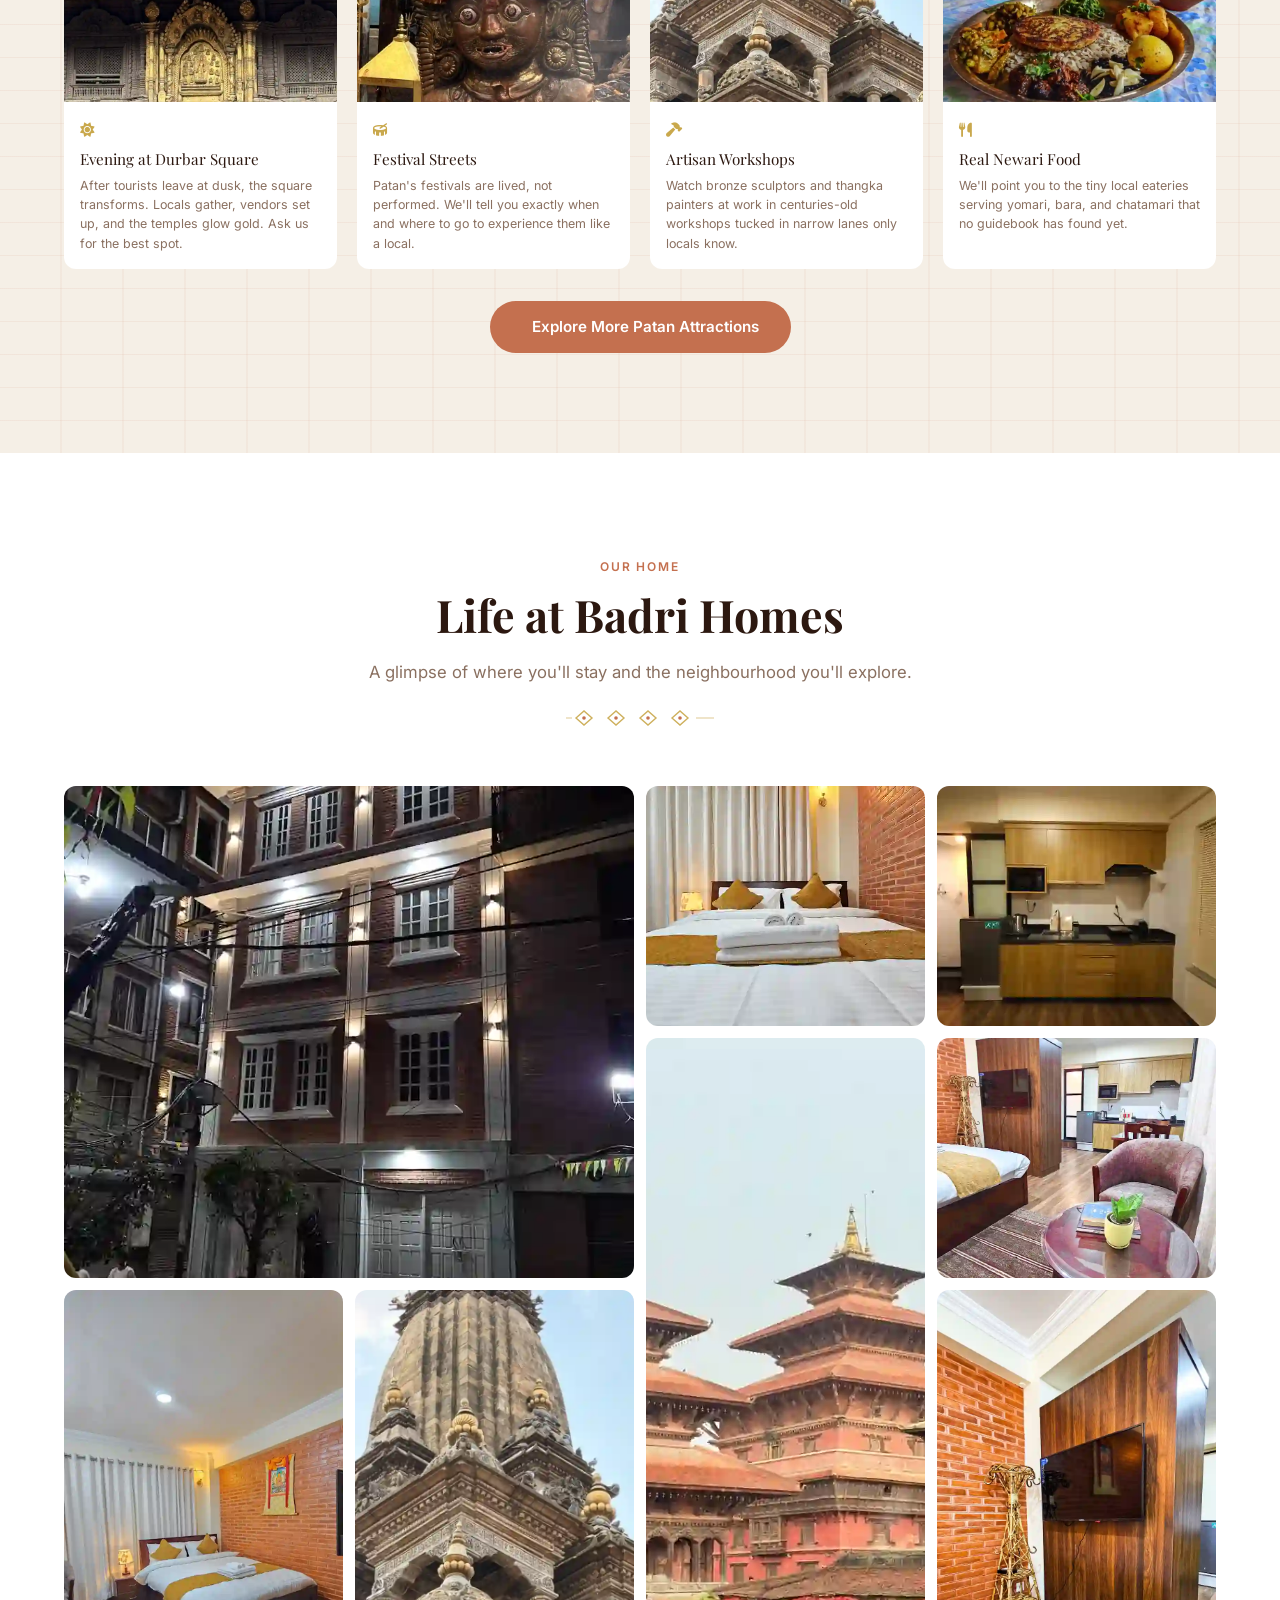
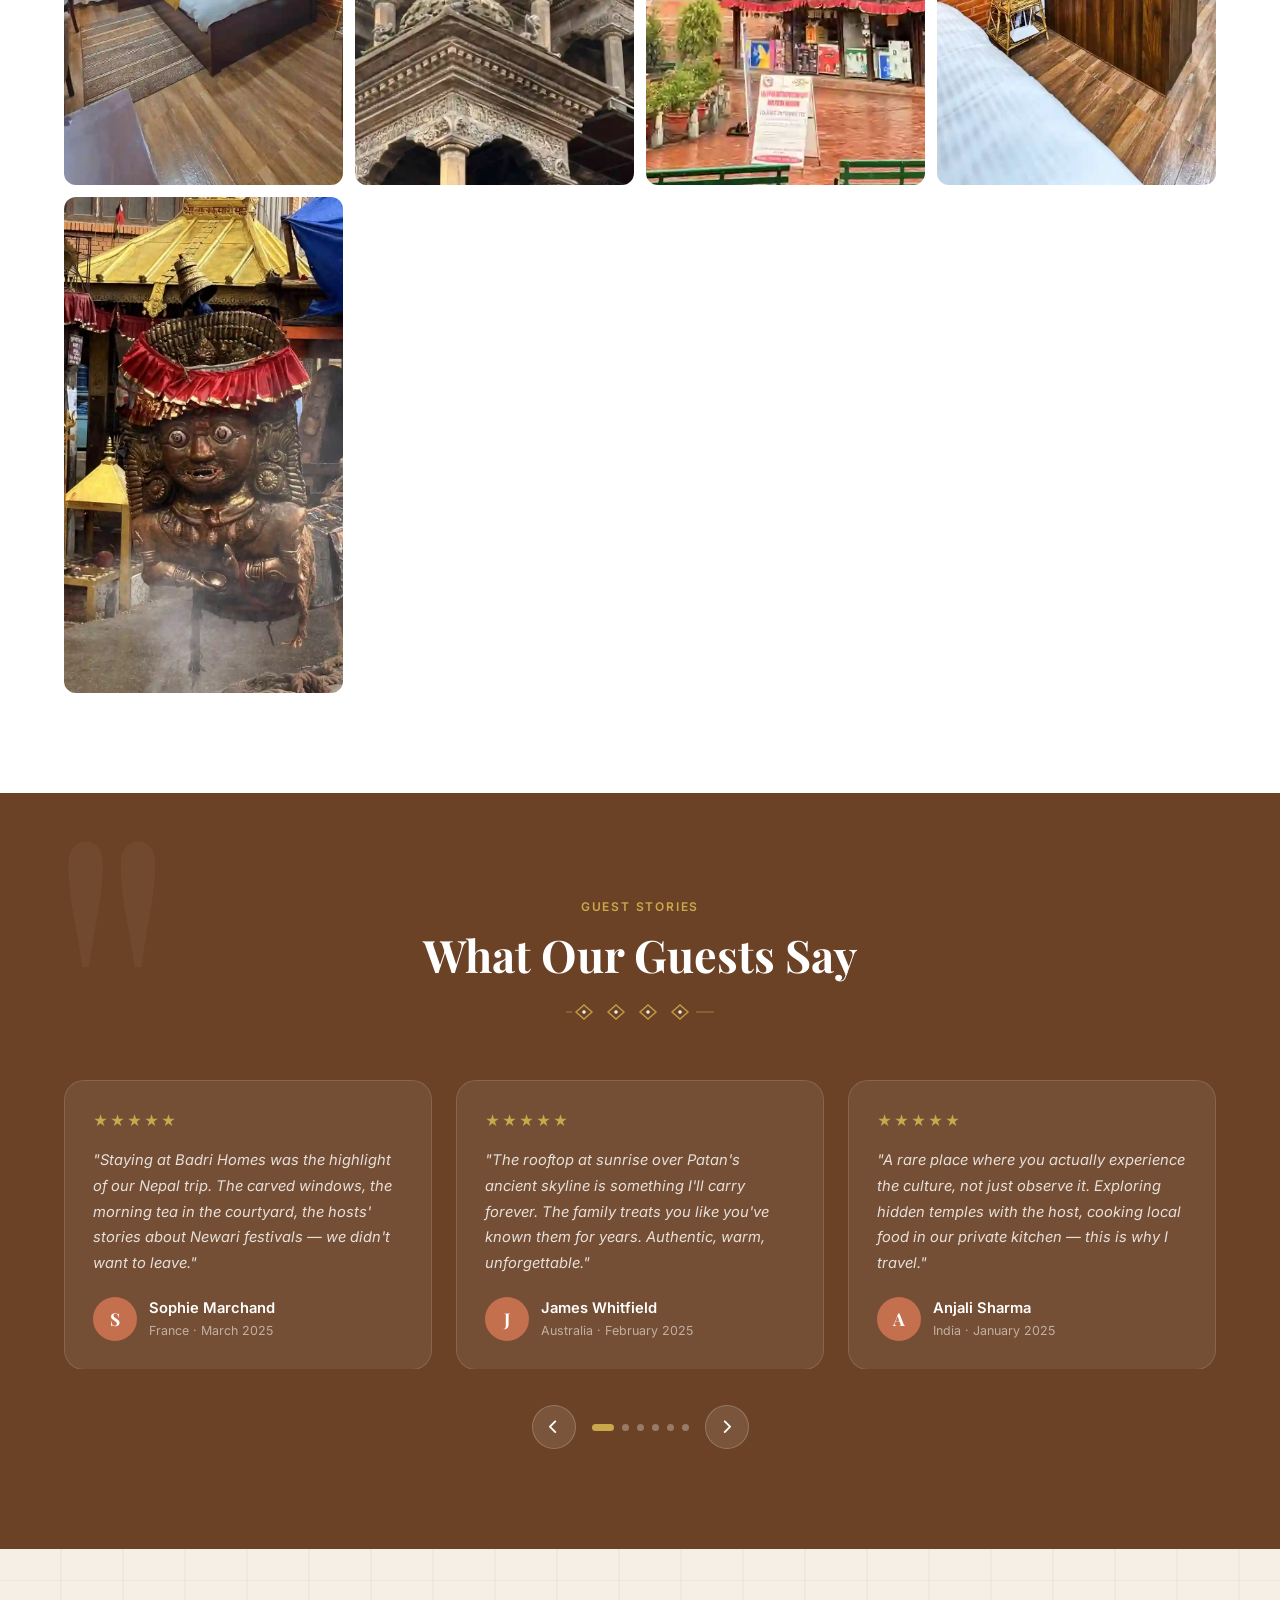
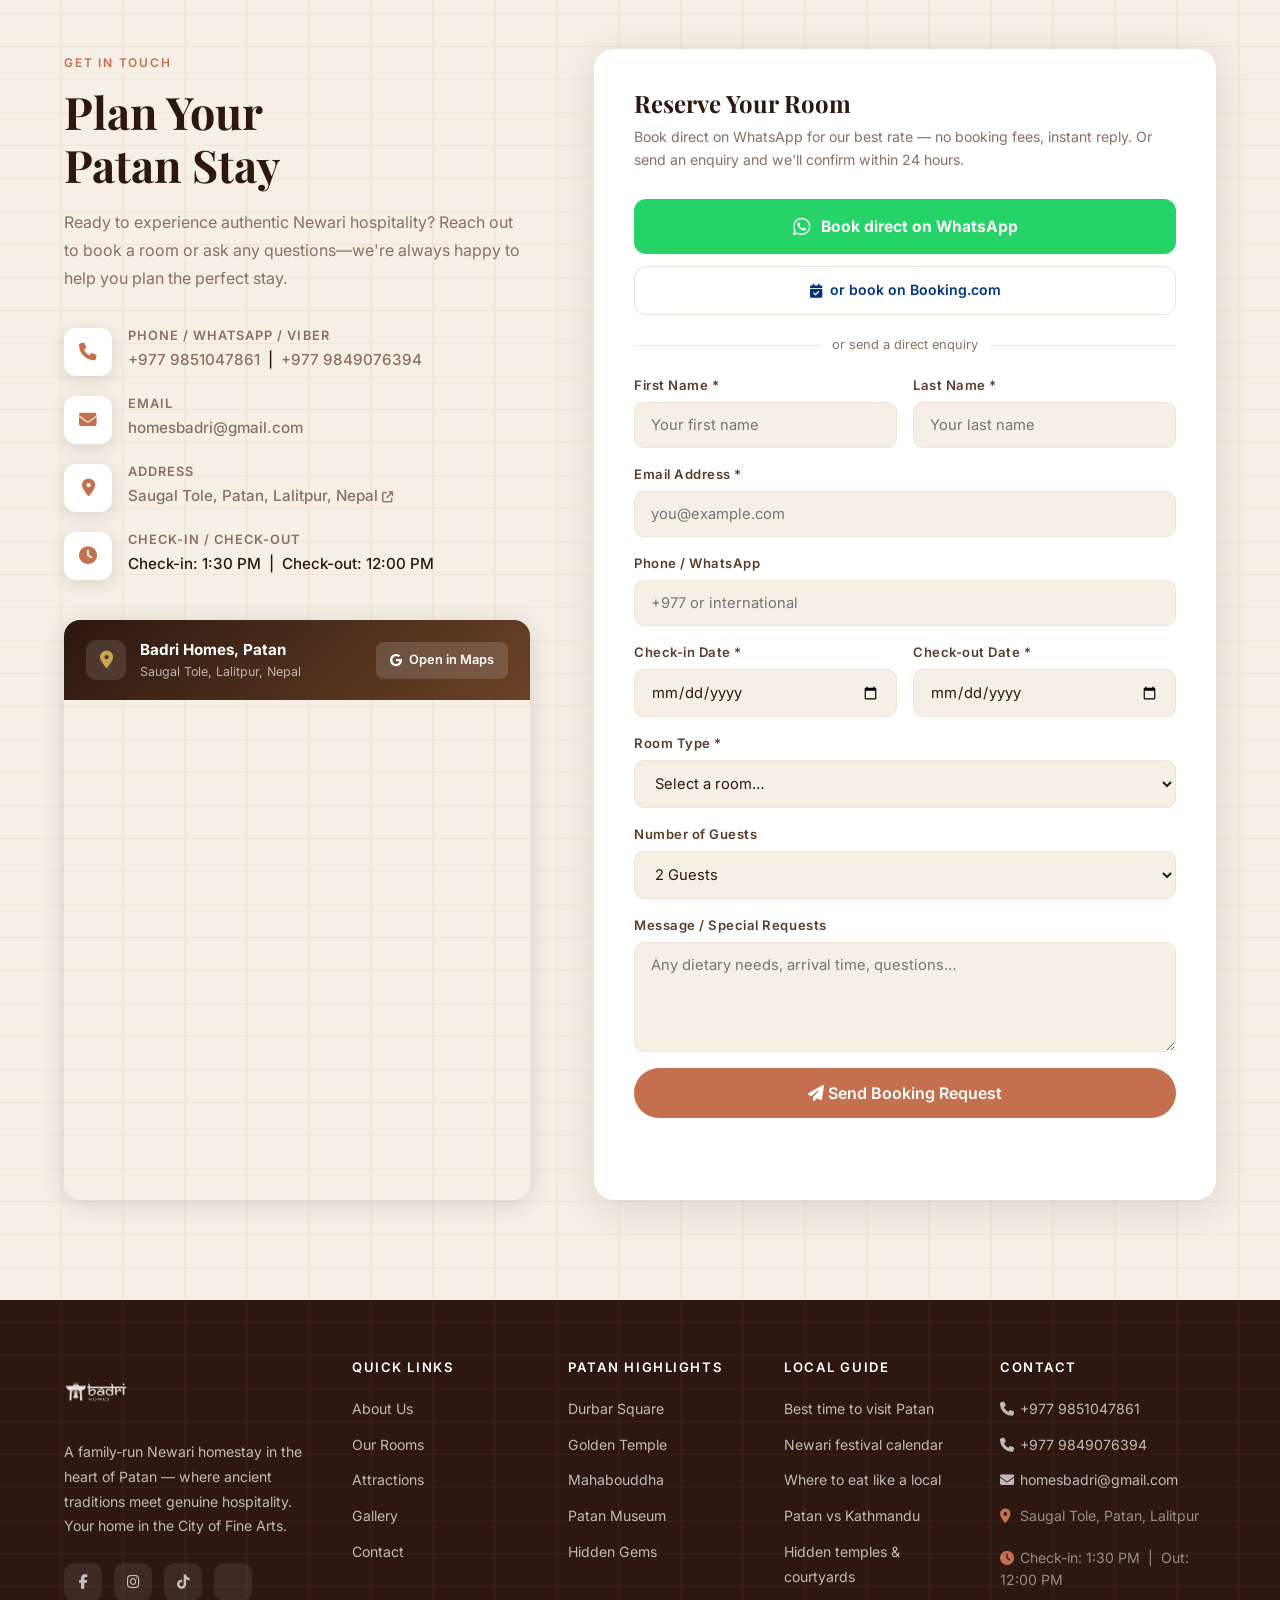
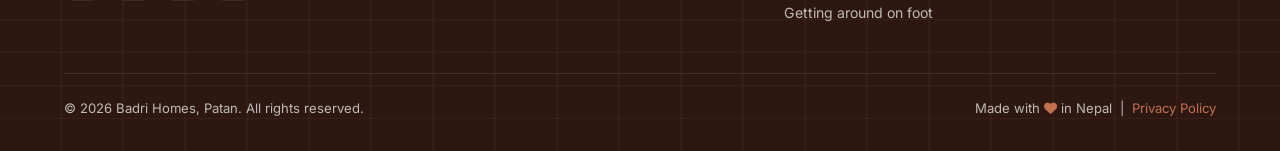
==== commit 59dae923: "SEO: strengthen keywords for high-intent searches - Update title to "Studio & Service Apartment in P" ====
--- a/index.html
+++ b/index.html
@@ -5,22 +5,22 @@
   <meta name="viewport" content="width=device-width, initial-scale=1.0" />
 
   <!-- Primary SEO -->
-  <title>Badri Homes | Studio Apartment in Patan, Lalitpur – Newari Homestay Nepal</title>
-  <meta name="description" content="Badri Homes – Authentic Newari homestay & studio apartment in Patan, Lalitpur, Kathmandu. Private rooms near Patan Durbar Square with kitchen, AC, Wi-Fi. Rated 9.5/10. Budget-friendly service apartment Nepal. Book direct." />
-  <meta name="keywords" content="homestay in Patan, Newari homestay Nepal, accommodation near Patan Durbar Square, Badri Homes Lalitpur, guesthouse Patan Nepal, budget hotel Patan, cultural homestay Nepal, studio apartment Patan, where to stay in Patan" />
+  <title>Studio & Service Apartment in Patan, Lalitpur, Kathmandu, Nepal – Badri Homes</title>
+  <meta name="description" content="Badri Homes – Studio apartment & service apartment in Patan, Lalitpur, Kathmandu, Nepal. Private rooms with kitchen, AC, Wi-Fi near Patan Durbar Square. Holiday apartment rental with all amenities. Rated 9.5/10. Book direct." />
+  <meta name="keywords" content="studio apartment Patan, service apartment Patan Lalitpur, holiday apartment rental Kathmandu, apartment with kitchen Patan, private apartment Lalitpur, Newari homestay Nepal, accommodation near Patan Durbar Square, guesthouse Patan, where to stay Patan, budget apartment Nepal" />
   <meta name="author" content="Badri Homes" />
   <meta name="robots" content="index, follow" />
   <link rel="canonical" href="https://www.badrihomes.com/" />
-  <link rel="icon" type="image/x-icon" href="/favicon.ico" />
-  <link rel="icon" type="image/png" sizes="48x48" href="/favicon.png" />
-  <link rel="apple-touch-icon" href="/favicon.png" />
+  <link rel="icon" type="image/x-icon" href="/favicon.ico?v=1781849694" />
+  <link rel="icon" type="image/png" sizes="48x48" href="/favicon.png?v=1781849695" />
+  <link rel="apple-touch-icon" href="/favicon.png?v=1781849695" />
   <meta name="theme-color" content="#F5EFE6" />
 
   <!-- Open Graph (Facebook, WhatsApp, LinkedIn) -->
   <meta property="og:type" content="website" />
   <meta property="og:url" content="https://www.badrihomes.com/" />
-  <meta property="og:title" content="Badri Homes – Authentic Newari Homestay in Patan, Nepal" />
-  <meta property="og:description" content="Family-run Newari homestay 5 minutes walk from Patan Durbar Square. Private studios with kitchens, AC, Wi-Fi. Rated 9.5/10 on Booking.com. Book direct and save." />
+  <meta property="og:title" content="Studio & Service Apartment in Patan, Lalitpur, Kathmandu – Badri Homes" />
+  <meta property="og:description" content="Private studio & service apartments in Patan with kitchen, AC, Wi-Fi. Holiday apartment rental near Patan Durbar Square. Rated 9.5/10. Book now." />
   <meta property="og:image" content="https://www.badrihomes.com/og-image.jpg" />
   <meta property="og:site_name" content="Badri Homes" />
   <meta property="og:image:width" content="1200" />
@@ -382,14 +382,14 @@
       <div class="hero-content">
         <div class="hero-badge">
           <i class="fa-solid fa-star"></i>
-          Top-Rated Homestay in Patan
+          Top-Rated Studio & Service Apartment in Patan
         </div>
         <h1 class="hero-title" id="heroTaglineEl">
-          <span class="ht-line"><span class="ht-w">Experience</span> <span class="ht-w accent">Authentic</span></span>
-          <span class="ht-line"><span class="ht-w">Newari</span> <span class="ht-w">Living</span></span>
+          <span class="ht-line"><span class="ht-w">Studio</span> <span class="ht-w accent">Apartment</span></span>
+          <span class="ht-line"><span class="ht-w">in Patan,</span> <span class="ht-w">Lalitpur</span></span>
         </h1>
         <p class="hero-desc" id="heroSubtitleEl">
-          Wake up to carved wooden windows, courtyard mornings, and the warmth of a family that's called Patan home for generations.
+          Private studio and service apartments with fully equipped kitchen, AC, Wi-Fi. Holiday apartment rental near Patan Durbar Square. Experience authentic Newari hospitality in the heart of Kathmandu Valley.
         </p>
         <div class="hero-actions">
           <a href="/book" class="btn btn-primary"><i class="fa-solid fa-calendar-days"></i> Book Your Stay</a>
@@ -486,7 +486,7 @@
         </div>
         <div class="about-text fade-up">
           <span class="section-label">About Badri Homes</span>
-          <h2 class="section-title">Studio Apartments<br />in the Heart of Patan</h2>
+          <h2 class="section-title">Studio & Service Apartments<br />in Patan, Lalitpur – Holiday Rental with Kitchen</h2>
           <div class="homestay-note">
             <i class="fa-solid fa-circle-info"></i>
             <p><strong>Named after our late grandfather Badri</strong> — the visionary behind this foundation. Founded in 2023, Badri Homes is a new studio apartment committed to making your stay delightful.</p>
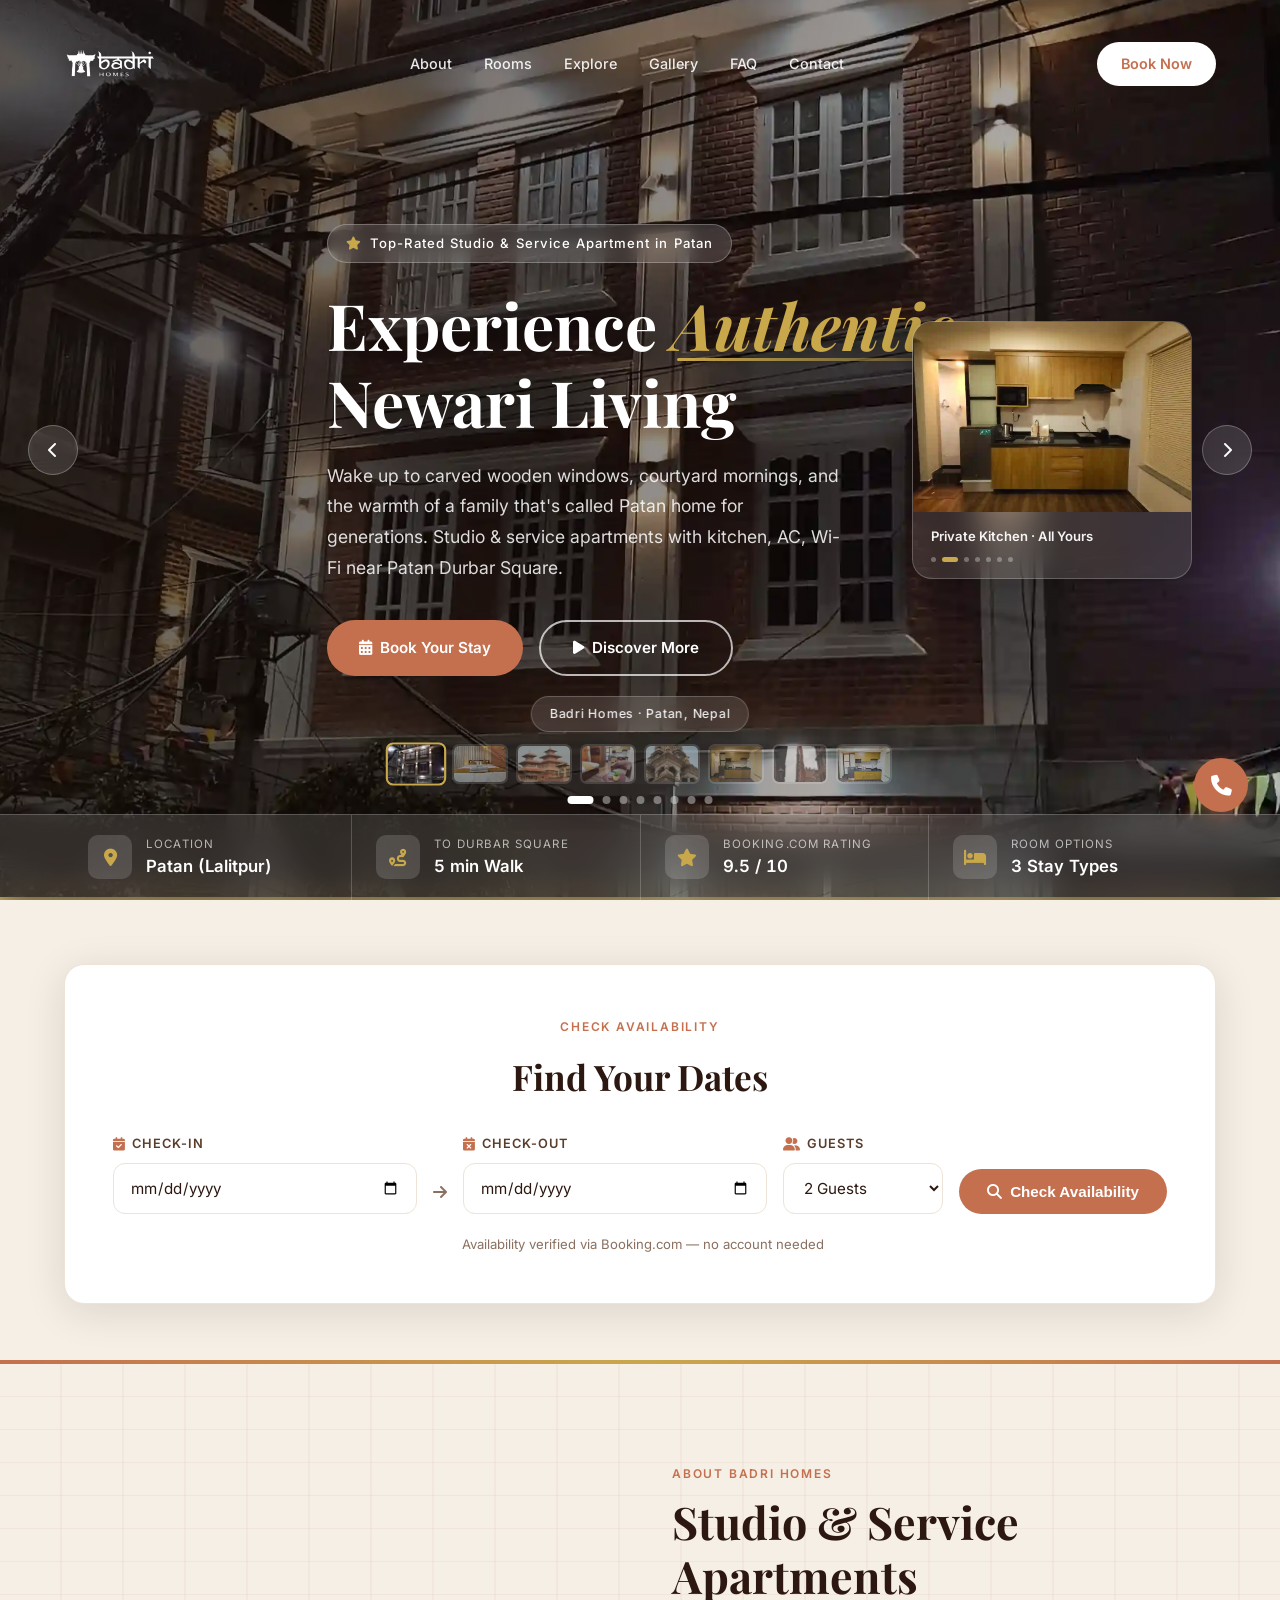
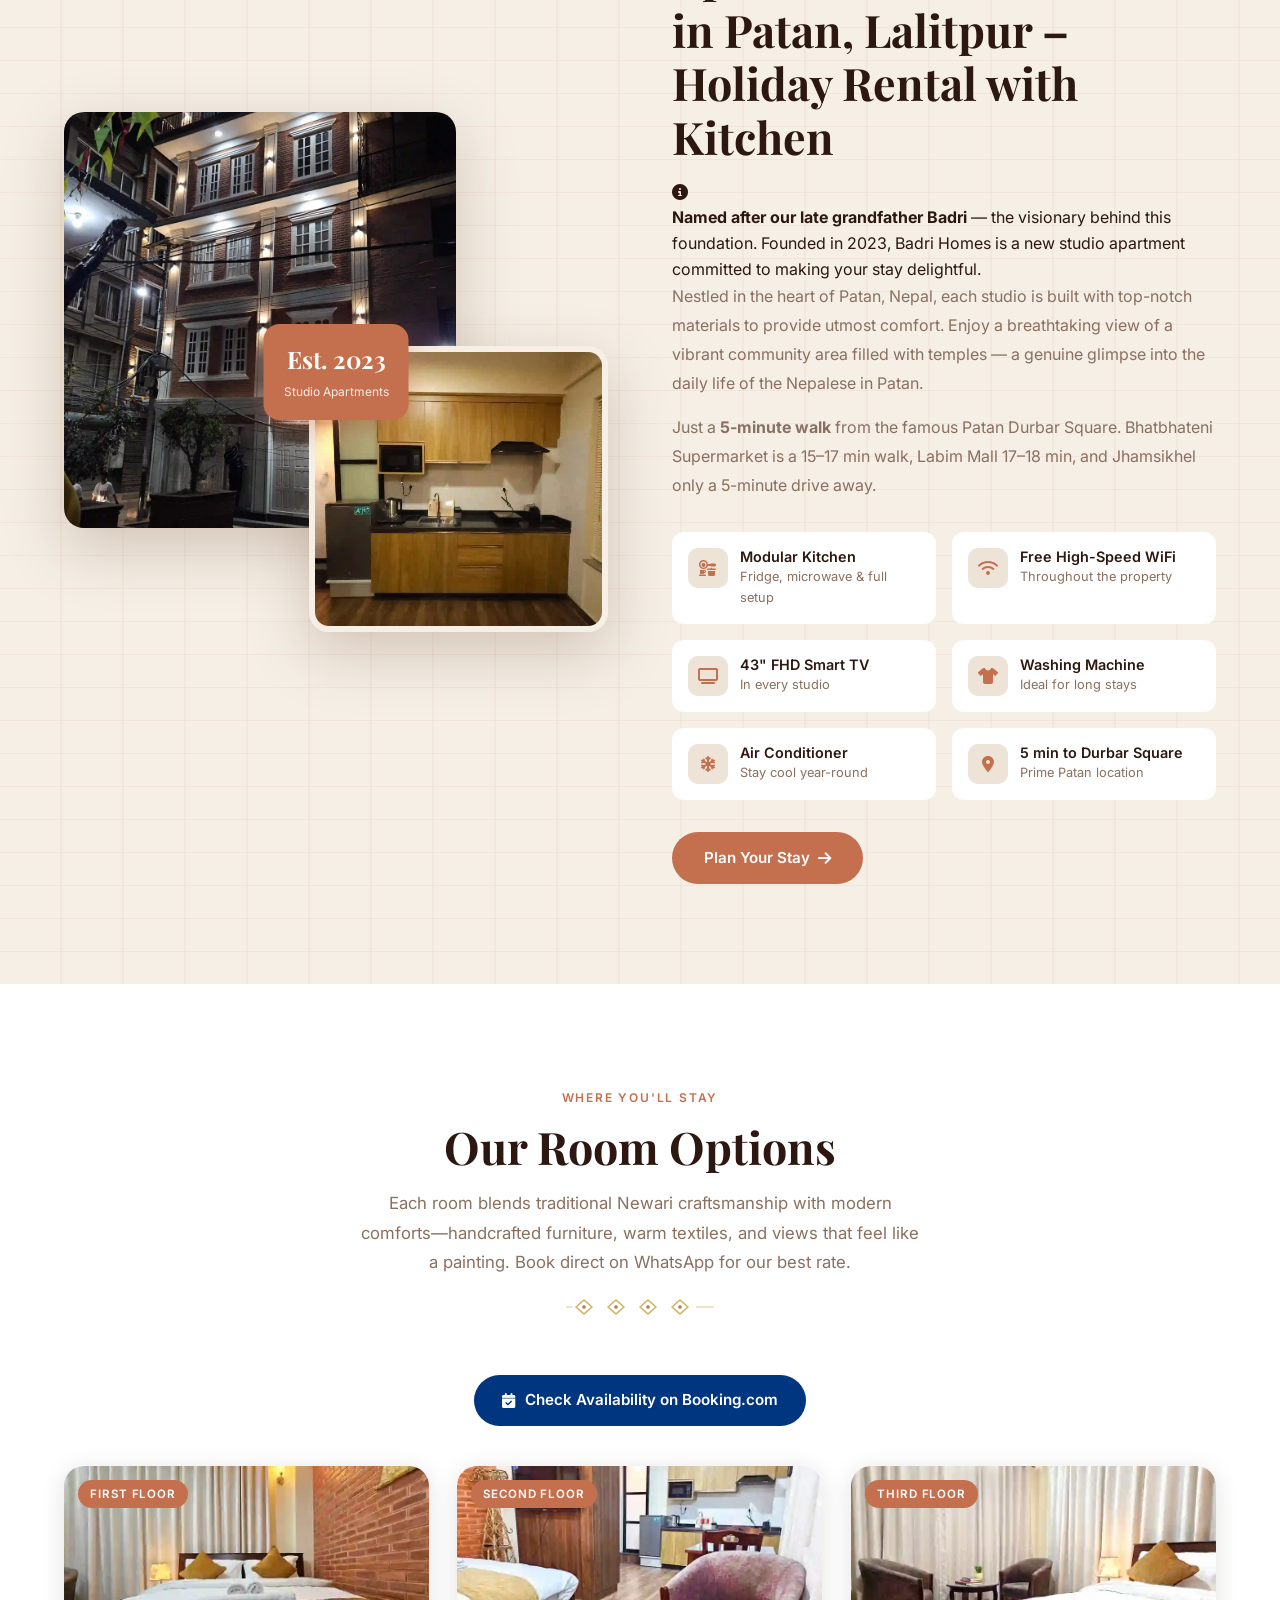
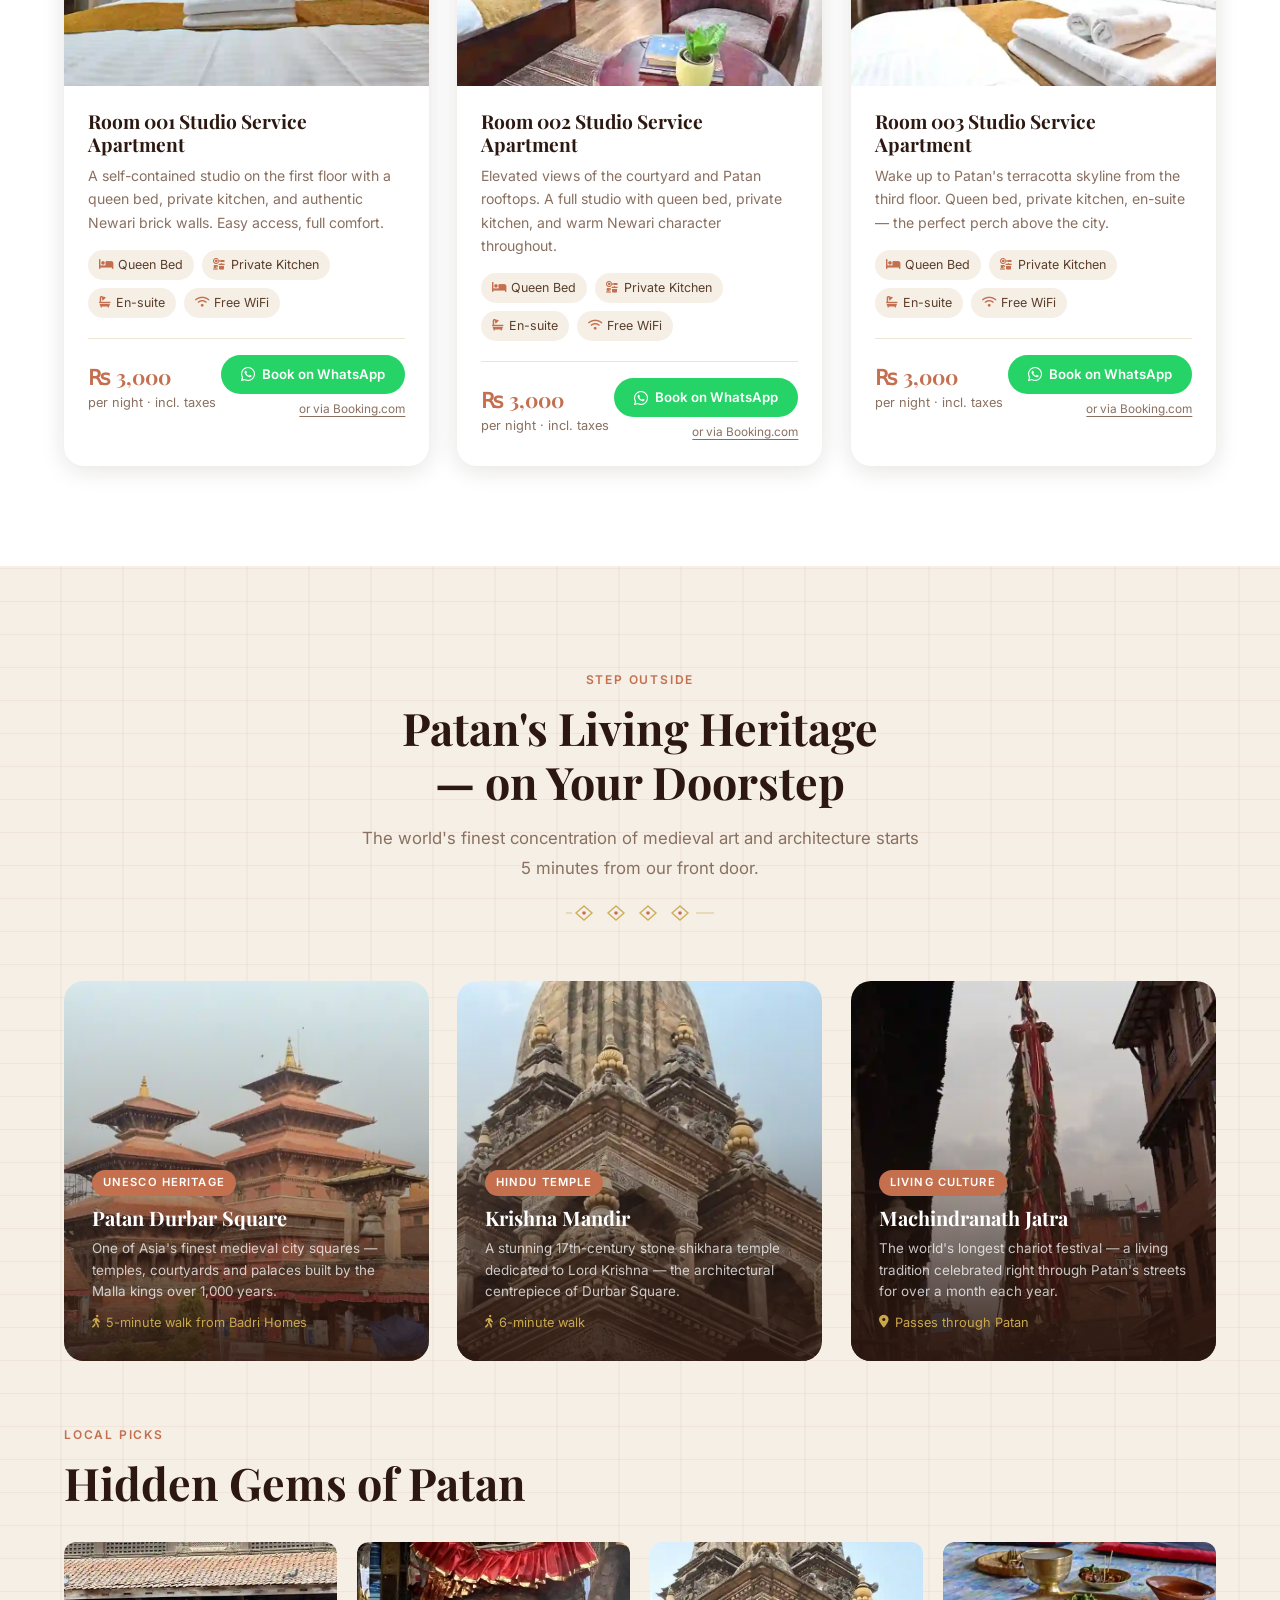
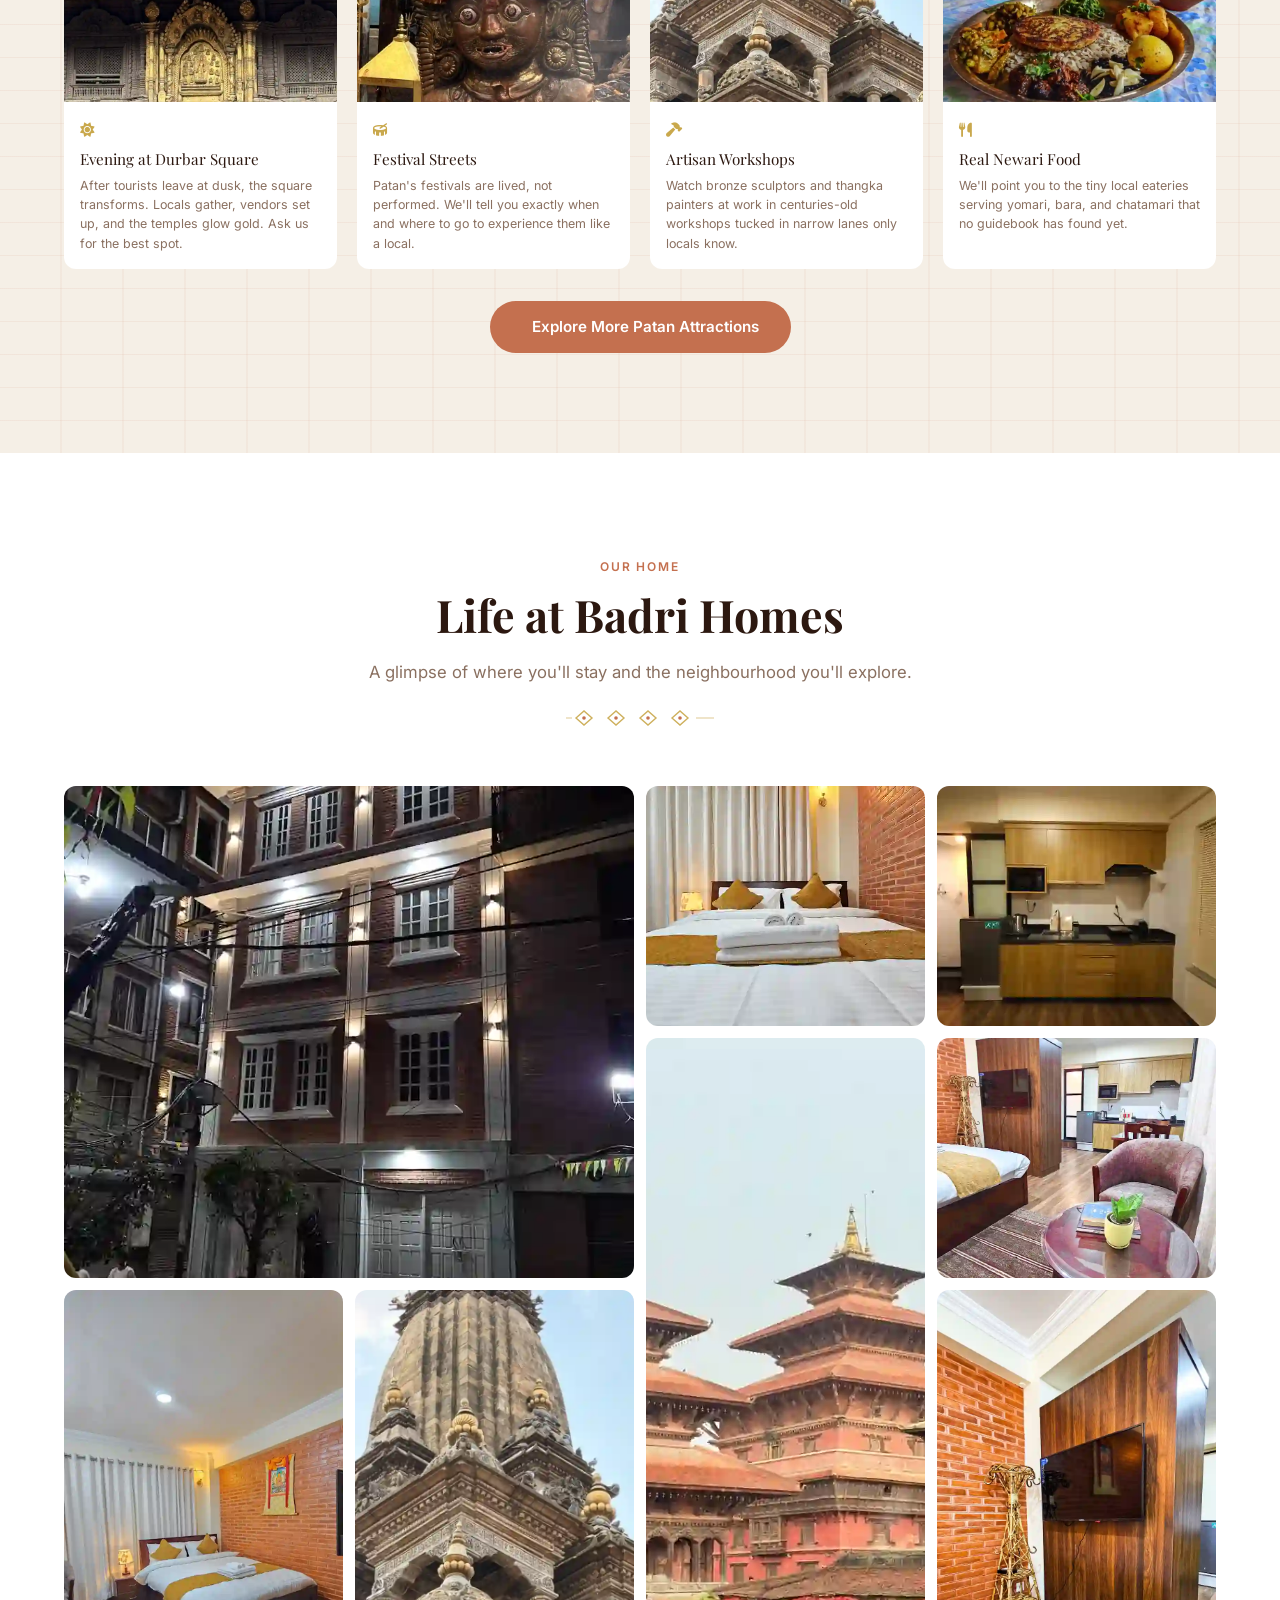
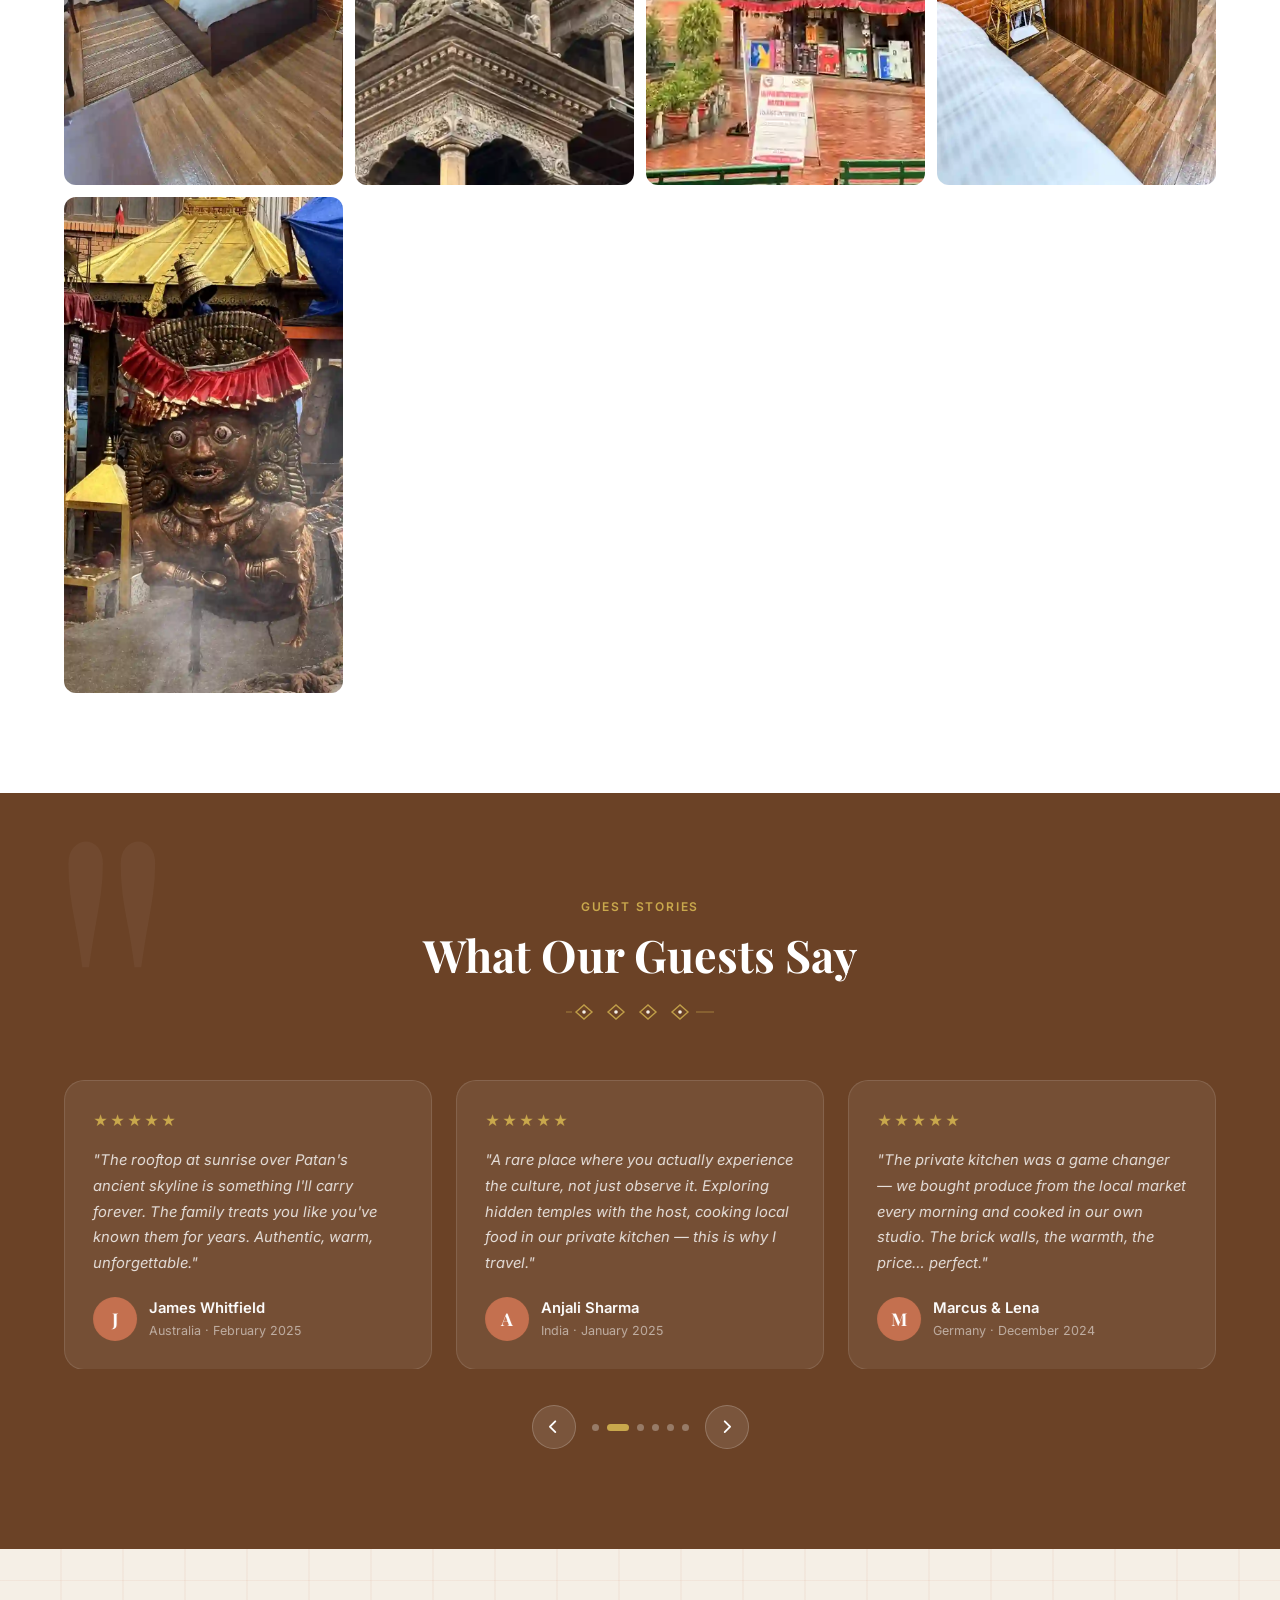
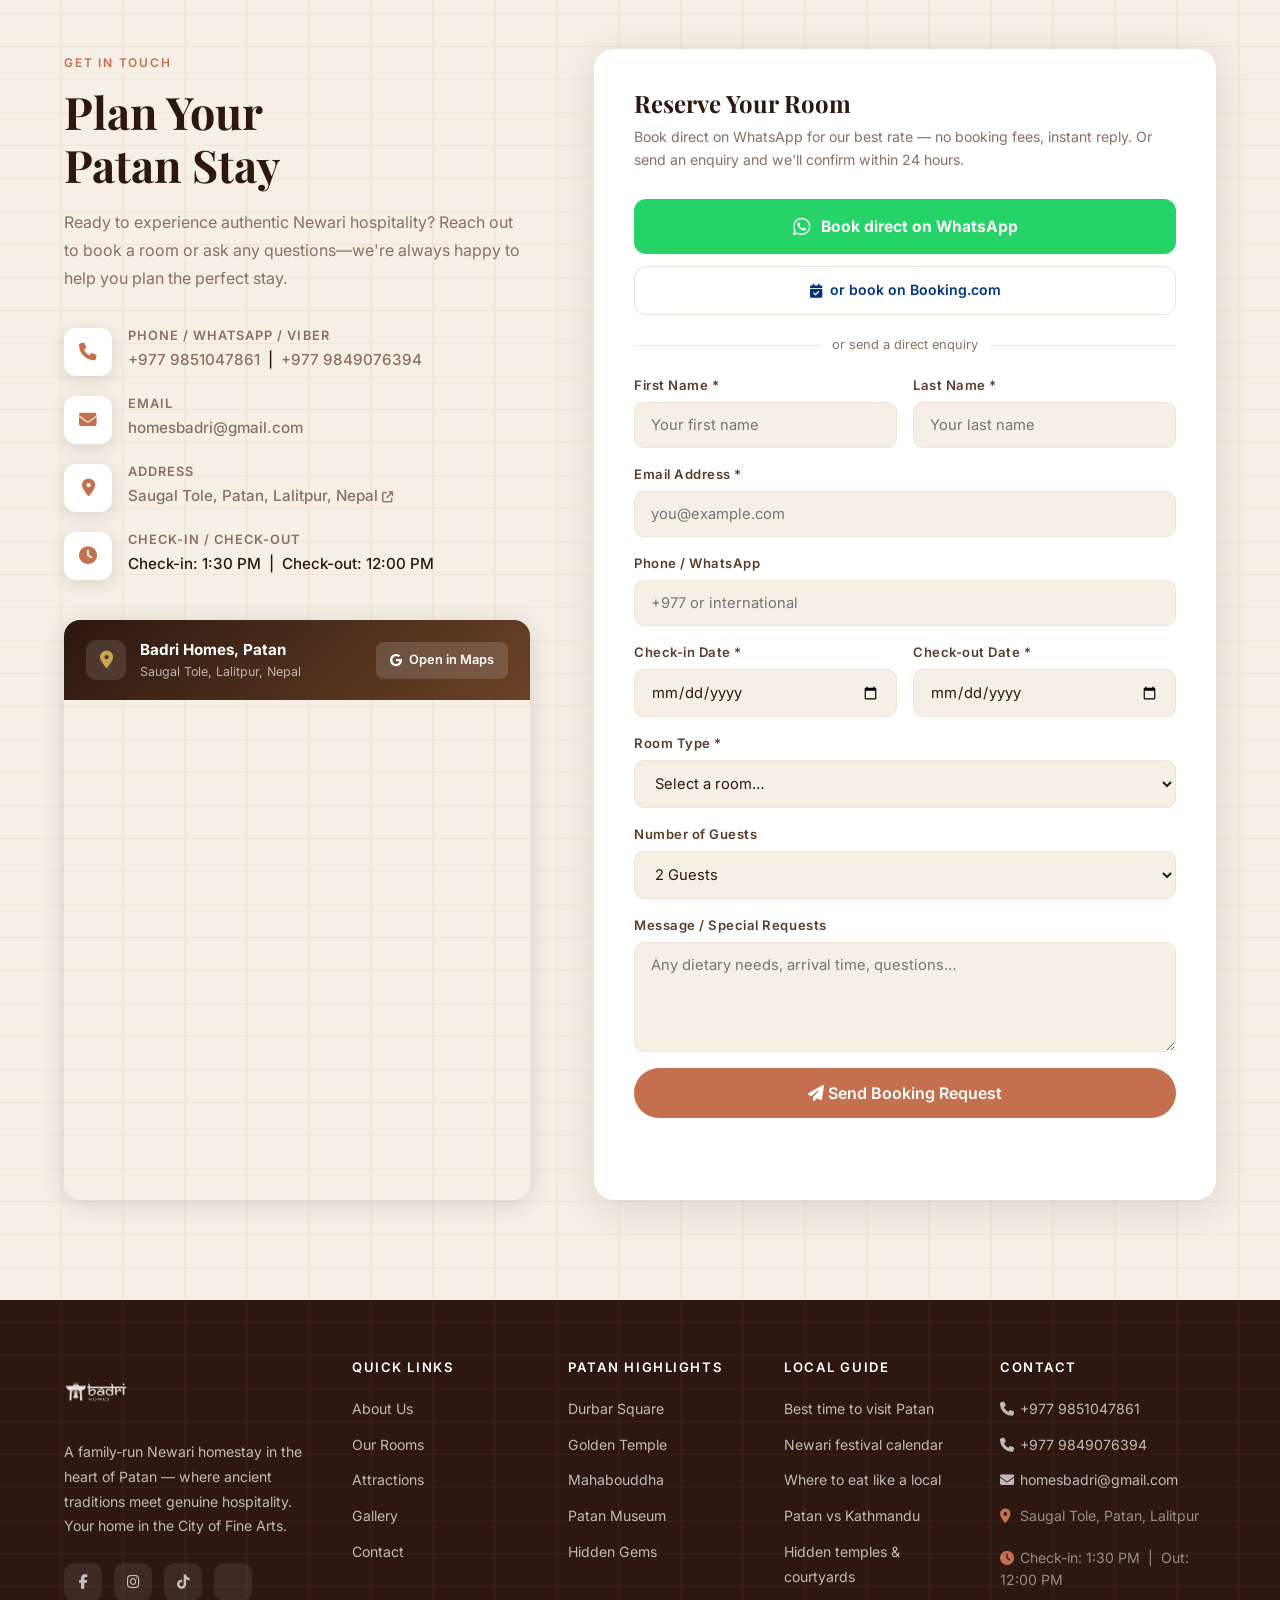
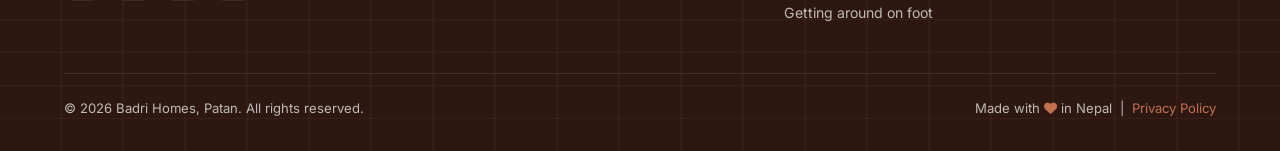
==== commit 08370d27: "Revert: keep original h1 heading "Experience Authentic Newari Living" - Revert h1 from "Studio Apart" ====
--- a/index.html
+++ b/index.html
@@ -385,11 +385,11 @@
           Top-Rated Studio & Service Apartment in Patan
         </div>
         <h1 class="hero-title" id="heroTaglineEl">
-          <span class="ht-line"><span class="ht-w">Studio</span> <span class="ht-w accent">Apartment</span></span>
-          <span class="ht-line"><span class="ht-w">in Patan,</span> <span class="ht-w">Lalitpur</span></span>
+          <span class="ht-line"><span class="ht-w">Experience</span> <span class="ht-w accent">Authentic</span></span>
+          <span class="ht-line"><span class="ht-w">Newari</span> <span class="ht-w">Living</span></span>
         </h1>
         <p class="hero-desc" id="heroSubtitleEl">
-          Private studio and service apartments with fully equipped kitchen, AC, Wi-Fi. Holiday apartment rental near Patan Durbar Square. Experience authentic Newari hospitality in the heart of Kathmandu Valley.
+          Wake up to carved wooden windows, courtyard mornings, and the warmth of a family that's called Patan home for generations. Studio & service apartments with kitchen, AC, Wi-Fi near Patan Durbar Square.
         </p>
         <div class="hero-actions">
           <a href="/book" class="btn btn-primary"><i class="fa-solid fa-calendar-days"></i> Book Your Stay</a>
